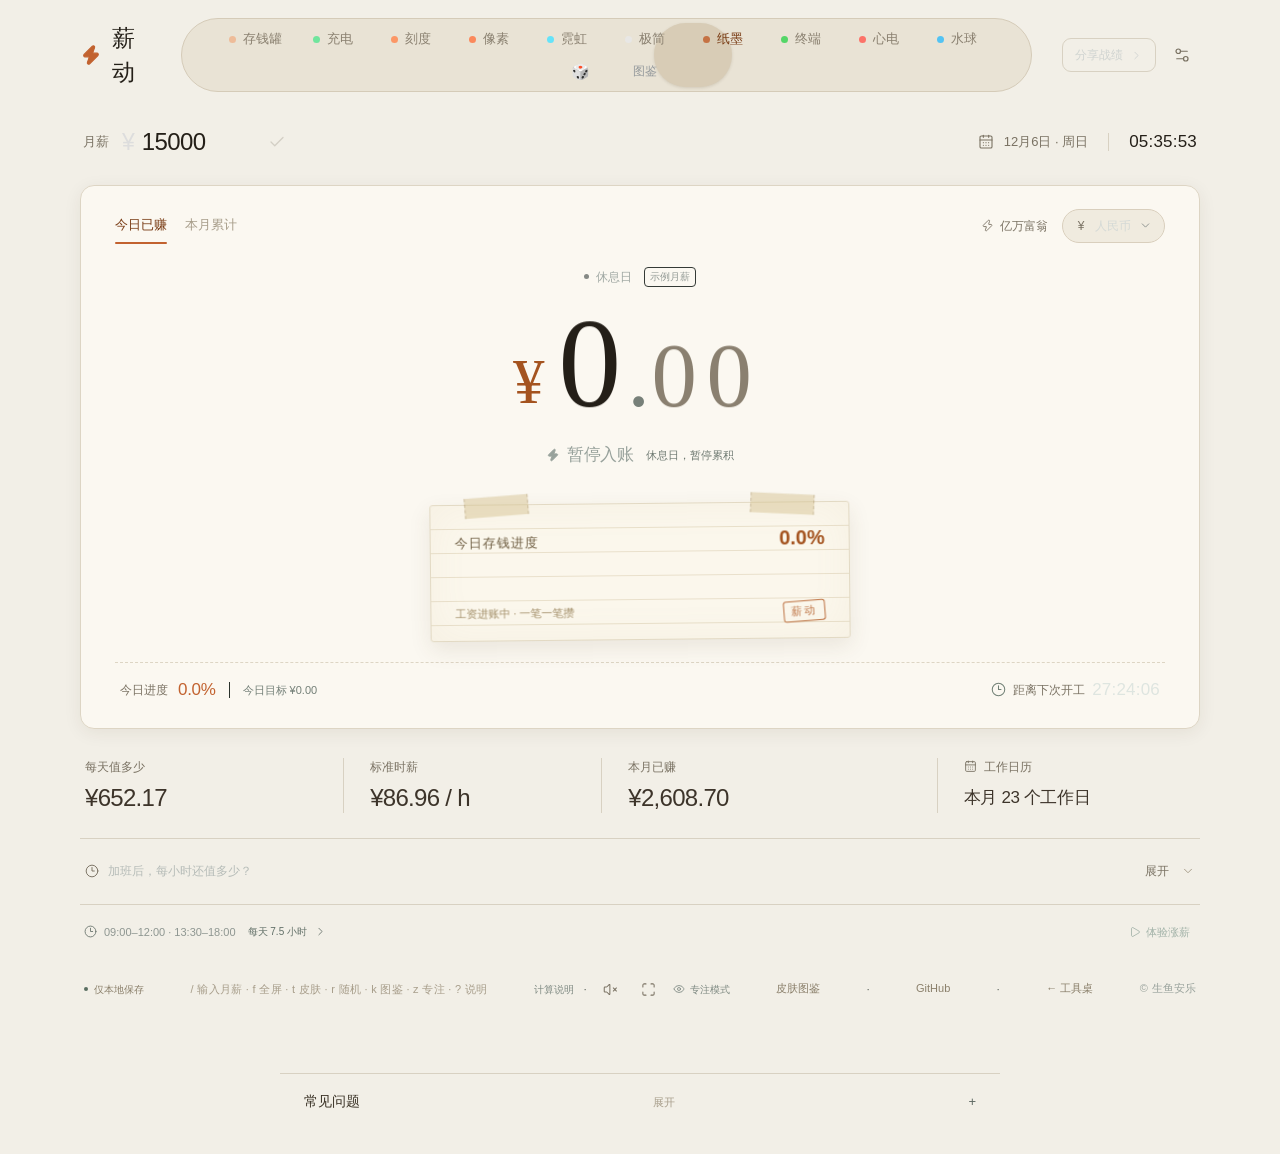
==== index.html @ 093e4f31 "cache: bump asset version and SW cache (v654 / 20261204z) Co-Authored-By: Devin AI <158243242+devin-" ====
<!DOCTYPE html>
<html lang="zh-CN"><head><meta http-equiv="Content-Type" content="text/html; charset=UTF-8"><link rel="stylesheet" href="./assets/css/app.css?v=20261204z">
  
  <meta name="viewport" content="width=device-width,initial-scale=1,viewport-fit=cover">
  <meta name="theme-color" content="#131415">
  <meta name="generator" content="薪动 1.2.0">
  <meta name="application-name" content="薪动">
  <meta name="apple-mobile-web-app-title" content="薪动">
  <meta name="applicable-device" content="pc,mobile">
  <meta name="MobileOptimized" content="width">
  <meta name="format-detection" content="telephone=no">
  <meta name="color-scheme" content="dark">
  <title>薪动 · 每一秒，都算数 — 实时工资秒表</title>
  <meta name="description" content="薪动是一个免费的实时工资计算器：输入月薪，看着收入按秒跳动。支持中国大陆节假日、自定义排班、加班时薪、多币种换算与分享海报。数据只存本地，无需注册。">
  <meta name="keywords" content="工资计算器,实时工资,每秒工资,月薪计算,时薪计算,加班计算器,薪动,摸鱼计算器,salary calculator,work pay tracker">
  <meta name="author" content="生鱼安乐">
  <meta name="robots" content="index,follow,max-image-preview:large">
  <meta name="referrer" content="strict-origin-when-cross-origin">
  <meta name="mobile-web-app-capable" content="yes">
  <meta name="apple-mobile-web-app-capable" content="yes">
  <meta name="apple-mobile-web-app-status-bar-style" content="black-translucent">
  <meta name="apple-mobile-web-app-title" content="薪动">
  <meta name="applicable-device" content="pc,mobile">
  <meta name="MobileOptimized" content="width">
  <meta name="format-detection" content="telephone=no">
  <link rel="canonical" href="https://xd.syal.site/">
  <link rel="author" href="./humans.txt">
  <link rel="me" href="https://github.com/LCYLYM">
  <link rel="icon" href="./assets/img/favicon.svg" type="image/svg+xml">
  <link rel="apple-touch-icon" href="./assets/img/piggy.webp">
  <link rel="preconnect" href="https://api.frankfurter.dev" crossorigin>
  <link rel="manifest" href="./site.webmanifest">
  <link rel="preload" as="image" href="./assets/img/piggy.webp" fetchpriority="low">
  <link rel="search" type="application/opensearchdescription+xml" title="薪动" href="./opensearch.xml">
  <meta property="og:type" content="website">
  <meta property="og:site_name" content="薪动">
  <meta property="og:title" content="薪动 · 每一秒，都算数">
  <meta property="og:description" content="输入月薪，看着收入按秒跳动。免费、无需注册、数据只存本地。">
  <meta property="og:url" content="https://xd.syal.site/">
  <meta property="og:image" content="https://loli.by/test-devin/assets/img/og.jpg">
  <meta property="og:image:width" content="1200">
  <meta property="og:image:height" content="630">
  <meta property="og:image:alt" content="薪动 — 实时工资秒表">
  <meta property="og:locale" content="zh_CN">
  <meta property="og:site_name" content="薪动">
  <meta property="og:locale" content="zh_CN">
  <meta name="twitter:card" content="summary_large_image">
  <meta name="twitter:title" content="薪动 · 每一秒，都算数">
  <meta name="twitter:description" content="输入月薪，看着收入按秒跳动。免费、无需注册、数据只存本地。">
  <meta name="twitter:image" content="https://loli.by/test-devin/assets/img/og.jpg">
  <meta name="twitter:image:alt" content="薪动 — 实时工资秒表">
  <script type="application/ld+json">
  {
    "@context": "https://schema.org",
    "@type": "WebApplication",
    "name": "薪动",
    "alternateName": "薪动 · 每一秒，都算数",
    "url": "https://xd.syal.site/",
    "description": "免费的实时工资计算器：按工作日分摊月薪，收入按秒跳动。支持中国大陆节假日、自定义排班、加班时薪与多币种换算。",
    "dateModified": "2026-11-19", "applicationCategory": "FinanceApplication",
    "operatingSystem": "Any", "featureList": "实时工资秒表, 十二种皮肤专属视觉, 节假日排班, 加班时薪, 多币种汇率, PWA离线, 分享海报, 深链参数",
    "inLanguage": "zh-CN",
    "offers": { "@type": "Offer", "price": "0", "priceCurrency": "CNY" },
    "author": { "@type": "Person", "name": "生鱼安乐", "url": "https://github.com/LCYLYM" }
  }
  </script>
  <script type="application/ld+json">
  {
    "@context": "https://schema.org",
    "@type": "FAQPage",
    "mainEntity": [
      { "@type": "Question", "name": "薪动是什么？", "acceptedAnswer": { "@type": "Answer", "text": "薪动是一个免费的实时工资可视化工具。输入月薪后，它按你的实际工作日把收入分摊到每一秒，让你在工作时间内看着收入实时增长。" } },
      { "@type": "Question", "name": "每秒工资是怎么算的？", "acceptedAnswer": { "@type": "Answer", "text": "日薪 = 月薪 ÷ 当月实际工作日；秒薪 = 日薪 ÷ 每天工作秒数。默认工作时段为 09:00–12:00 和 13:30–18:00，共 7.5 小时，可自定义。" } },
      { "@type": "Question", "name": "我的工资数据会上传到服务器吗？", "acceptedAnswer": { "@type": "Answer", "text": "不会。所有数据只保存在你浏览器的本地存储中，不上传、不需要注册账号。" } },
      { "@type": "Question", "name": "支持节假日和调休吗？", "acceptedAnswer": { "@type": "Answer", "text": "内置 2025、2026 年中国大陆法定节假日与调休补班安排，自动扣除节假日、加入补班日；也支持固定双休或自定义每周排班。" } },
      { "@type": "Question", "name": "可以把收入换算成其他货币吗？", "acceptedAnswer": { "@type": "Answer", "text": "可以。内置多种货币的汇率换算（Frankfurter 汇率源），还有一个“津巴布韦亿万富翁”趣味模式，让每秒的收入按亿跳动。" } },
      { "@type": "Question", "name": "有哪些皮肤可以选？", "acceptedAnswer": { "@type": "Answer", "text": "十二种：存钱罐（默认）、充电、刻度、像素、霓虹、极简、纸墨、终端、心电、水球、温度、收据，每种有专属进度可视化；按 t 键轮换或用 ?template= 指定。" } },
      { "@type": "Question", "name": "可以离线使用或安装到桌面吗？", "acceptedAnswer": { "@type": "Answer", "text": "可以。薪动是 PWA，添加到主屏即可安装，断网也能打开。" } }
    ]
  }
  </script>
  <script type="application/ld+json">
  {
    "@context": "https://schema.org",
    "@type": "BreadcrumbList",
    "itemListElement": [
      { "@type": "ListItem", "position": 1, "name": "薪动", "item": "https://xd.syal.site/" }
    ]
  }
  </script>
</head>
<body data-template="pig">
<a class="skip-link" href="#earningsCard">跳到主要内容</a>
<div class="site-banner" id="siteBanner" hidden=""></div>
<div class="corner-pet" id="cornerPet" hidden="" aria-hidden="true"></div>
<noscript><div style="padding:48px 24px;text-align:center;font-family:sans-serif;color:#e8ece9;background:#131415;min-height:60vh"><h1>薪动 · 每一秒，都算数</h1><p>这个小工具需要启用 JavaScript 才能运行。所有计算都在本地进行，不开脚本不会发生任何事。</p></div></noscript>
<!--
ISC License

Copyright (c) 2026 Lucide Icons and Contributors

Permission to use, copy, modify, and/or distribute this software for any
purpose with or without fee is hereby granted, provided that the above
copyright notice and this permission notice appear in all copies.

THE SOFTWARE IS PROVIDED "AS IS" AND THE AUTHOR DISCLAIMS ALL WARRANTIES
WITH REGARD TO THIS SOFTWARE INCLUDING ALL IMPLIED WARRANTIES OF
MERCHANTABILITY AND FITNESS. IN NO EVENT SHALL THE AUTHOR BE LIABLE FOR
ANY SPECIAL, DIRECT, INDIRECT, OR CONSEQUENTIAL DAMAGES OR ANY DAMAGES
WHATSOEVER RESULTING FROM LOSS OF USE, DATA OR PROFITS, WHETHER IN AN
ACTION OF CONTRACT, NEGLIGENCE OR OTHER TORTIOUS ACTION, ARISING OUT OF
OR IN CONNECTION WITH THE USE OR PERFORMANCE OF THIS SOFTWARE.

---

The following Lucide icons are derived from the Feather project:

airplay, alert-circle, alert-octagon, alert-triangle, aperture, arrow-down-circle, arrow-down-left, arrow-down-right, arrow-down, arrow-left-circle, arrow-left, arrow-right-circle, arrow-right, arrow-up-circle, arrow-up-left, arrow-up-right, arrow-up, at-sign, calendar, cast, check, chevron-down, chevron-left, chevron-right, chevron-up, chevrons-down, chevrons-left, chevrons-right, chevrons-up, circle, clipboard, clock, code, columns, command, compass, corner-down-left, corner-down-right, corner-left-down, corner-left-up, corner-right-down, corner-right-up, corner-up-left, corner-up-right, crosshair, database, divide-circle, divide-square, dollar-sign, download, external-link, feather, frown, hash, headphones, help-circle, info, italic, key, layout, life-buoy, link-2, link, loader, lock, log-in, log-out, maximize, meh, minimize, minimize-2, minus-circle, minus-square, minus, monitor, moon, more-horizontal, more-vertical, move, music, navigation-2, navigation, octagon, pause-circle, percent, plus-circle, plus-square, plus, power, radio, rss, search, server, share, shopping-bag, sidebar, smartphone, smile, square, table-2, tablet, target, terminal, trash-2, trash, triangle, tv, type, upload, x-circle, x-octagon, x-square, x, zoom-in, zoom-out

The MIT License (MIT) (for the icons listed above)

Copyright (c) 2013-present Cole Bemis

Permission is hereby granted, free of charge, to any person obtaining a copy
of this software and associated documentation files (the "Software"), to deal
in the Software without restriction, including without limitation the rights
to use, copy, modify, merge, publish, distribute, sublicense, and/or sell
copies of the Software, and to permit persons to whom the Software is
furnished to do so, subject to the following conditions:

The above copyright notice and this permission notice shall be included in all
copies or substantial portions of the Software.

THE SOFTWARE IS PROVIDED "AS IS", WITHOUT WARRANTY OF ANY KIND, EXPRESS OR
IMPLIED, INCLUDING BUT NOT LIMITED TO THE WARRANTIES OF MERCHANTABILITY,
FITNESS FOR A PARTICULAR PURPOSE AND NONINFRINGEMENT. IN NO EVENT SHALL THE
AUTHORS OR COPYRIGHT HOLDERS BE LIABLE FOR ANY CLAIM, DAMAGES OR OTHER
LIABILITY, WHETHER IN AN ACTION OF CONTRACT, TORT OR OTHERWISE, ARISING FROM,
OUT OF OR IN CONNECTION WITH THE SOFTWARE OR THE USE OR OTHER DEALINGS IN THE
SOFTWARE.

-->
<svg xmlns="http://www.w3.org/2000/svg" aria-hidden="true" style="position:absolute;width:0;height:0;overflow:hidden"><defs>
<symbol id="icon-arrow-down-up" viewBox="0 0 24 24"><path d="m3 16 4 4 4-4"></path>
  <path d="M7 20V4"></path>
  <path d="m21 8-4-4-4 4"></path>
  <path d="M17 4v16"></path>
</symbol>
<symbol id="icon-battery-charging" viewBox="0 0 24 24"><path d="m11 7-3 5h4l-3 5"></path>
  <path d="M14.856 6H16a2 2 0 0 1 2 2v8a2 2 0 0 1-2 2h-2.935"></path>
  <path d="M22 14v-4"></path>
  <path d="M5.14 18H4a2 2 0 0 1-2-2V8a2 2 0 0 1 2-2h2.936"></path>
</symbol>
<symbol id="icon-calendar-days" viewBox="0 0 24 24"><path d="M8 2v3"></path>
  <path d="M16 2v3"></path>
  <rect x="3" y="3" width="18" height="18" rx="2"></rect>
  <path d="M3 9h18"></path>
  <path d="M8 13h.01"></path>
  <path d="M12 13h.01"></path>
  <path d="M16 13h.01"></path>
  <path d="M8 17h.01"></path>
  <path d="M12 17h.01"></path>
  <path d="M16 17h.01"></path>
</symbol>
<symbol id="icon-check" viewBox="0 0 24 24"><path d="M20 6 9 17l-5-5"></path>
</symbol>
<symbol id="icon-chevron-down" viewBox="0 0 24 24"><path d="m6 9 6 6 6-6"></path>
</symbol>
<symbol id="icon-chevron-left" viewBox="0 0 24 24"><path d="m15 18-6-6 6-6"></path>
</symbol>
<symbol id="icon-chevron-right" viewBox="0 0 24 24"><path d="m9 18 6-6-6-6"></path>
</symbol>
<symbol id="icon-circle-question-mark" viewBox="0 0 24 24"><circle cx="12" cy="12" r="10"></circle>
  <path d="M9.09 9a3 3 0 0 1 5.83 1c0 2-3 3-3 3"></path>
  <path d="M12 17h.01"></path>
</symbol>
<symbol id="icon-clock-3" viewBox="0 0 24 24"><circle cx="12" cy="12" r="10"></circle>
  <path d="M12 6v6h4"></path>
</symbol>
<symbol id="icon-coins" viewBox="0 0 24 24"><path d="M13.744 17.736a6 6 0 1 1-7.48-7.48"></path>
  <path d="M15 6h1v4"></path>
  <path d="m6.134 14.768.866-.5 2 3.464"></path>
  <circle cx="16" cy="8" r="6"></circle>
</symbol>
<symbol id="icon-eye-off" viewBox="0 0 24 24"><path d="M10.733 5.076a10.744 10.744 0 0 1 11.205 6.575 1 1 0 0 1 0 .696 10.747 10.747 0 0 1-1.444 2.49"></path>
  <path d="M14.084 14.158a3 3 0 0 1-4.242-4.242"></path>
  <path d="M17.479 17.499a10.75 10.75 0 0 1-15.417-5.151 1 1 0 0 1 0-.696 10.75 10.75 0 0 1 4.446-5.143"></path>
  <path d="m2 2 20 20"></path>
</symbol>
<symbol id="icon-eye" viewBox="0 0 24 24"><path d="M2.062 12.348a1 1 0 0 1 0-.696 10.75 10.75 0 0 1 19.876 0 1 1 0 0 1 0 .696 10.75 10.75 0 0 1-19.876 0"></path>
  <circle cx="12" cy="12" r="3"></circle>
</symbol>
<symbol id="icon-maximize" viewBox="0 0 24 24"><path d="M8 3H5a2 2 0 0 0-2 2v3"></path>
  <path d="M21 8V5a2 2 0 0 0-2-2h-3"></path>
  <path d="M3 16v3a2 2 0 0 0 2 2h3"></path>
  <path d="M16 21h3a2 2 0 0 0 2-2v-3"></path>
</symbol>
<symbol id="icon-minimize" viewBox="0 0 24 24"><path d="M8 3v3a2 2 0 0 1-2 2H3"></path>
  <path d="M21 8h-3a2 2 0 0 1-2-2V3"></path>
  <path d="M3 16h3a2 2 0 0 1 2 2v3"></path>
  <path d="M16 21v-3a2 2 0 0 1 2-2h3"></path>
</symbol>
<symbol id="icon-minus" viewBox="0 0 24 24"><path d="M5 12h14"></path>
</symbol>
<symbol id="icon-pause" viewBox="0 0 24 24"><rect x="14" y="3" width="5" height="18" rx="1"></rect>
  <rect x="5" y="3" width="5" height="18" rx="1"></rect>
</symbol>
<symbol id="icon-play" viewBox="0 0 24 24"><path d="M5 5a2 2 0 0 1 3.008-1.728l11.997 6.998a2 2 0 0 1 .003 3.458l-12 7A2 2 0 0 1 5 19z"></path>
</symbol>
<symbol id="icon-plus" viewBox="0 0 24 24"><path d="M5 12h14"></path>
  <path d="M12 5v14"></path>
</symbol>
<symbol id="icon-rotate-ccw" viewBox="0 0 24 24"><path d="M3 12a9 9 0 1 0 9-9 9.75 9.75 0 0 0-6.74 2.74L3 8"></path>
  <path d="M3 3v5h5"></path>
</symbol>
<symbol id="icon-settings-2" viewBox="0 0 24 24"><path d="M14 17H5"></path>
  <path d="M19 7h-9"></path>
  <circle cx="17" cy="17" r="3"></circle>
  <circle cx="7" cy="7" r="3"></circle>
</symbol>
<symbol id="icon-sliders-horizontal" viewBox="0 0 24 24"><path d="M10 5H3"></path>
  <path d="M12 19H3"></path>
  <path d="M14 3v4"></path>
  <path d="M16 17v4"></path>
  <path d="M21 12h-9"></path>
  <path d="M21 19h-5"></path>
  <path d="M21 5h-7"></path>
  <path d="M8 10v4"></path>
  <path d="M8 12H3"></path>
</symbol>
<symbol id="icon-volume-2" viewBox="0 0 24 24"><path d="M11 4.702a.705.705 0 0 0-1.203-.498L6.413 7.587A1.4 1.4 0 0 1 5.416 8H3a1 1 0 0 0-1 1v6a1 1 0 0 0 1 1h2.416a1.4 1.4 0 0 1 .997.413l3.383 3.384A.705.705 0 0 0 11 19.298z"></path>
  <path d="M16 9a5 5 0 0 1 0 6"></path>
  <path d="M19.364 18.364a9 9 0 0 0 0-12.728"></path>
</symbol>
<symbol id="icon-volume-x" viewBox="0 0 24 24"><path d="M11 4.702a.7.7 0 0 0-1.203-.498L6.413 7.587A1.4 1.4 0 0 1 5.416 8H3a1 1 0 0 0-1 1v6a1 1 0 0 0 1 1h2.416a1.4 1.4 0 0 1 .997.413l3.383 3.384A.7.7 0 0 0 11 19.298z"></path>
  <path d="m16.5 14.5 5-5"></path>
  <path d="m16.5 9.5 5 5"></path>
</symbol>
<symbol id="icon-x" viewBox="0 0 24 24"><path d="M18 6 6 18"></path>
  <path d="m6 6 12 12"></path>
</symbol>
<symbol id="icon-zap" viewBox="0 0 24 24"><path d="M15.914 4a1.5 1.5 0 00-2.474-1.561l-9 9A1.5 1.5 0 005.5 14h4.002a.5.5 0 01.471.666L8.086 20a1.5 1.5 0 002.475 1.56l9-9A1.5 1.5 0 0018.5 10h-3.997a.5.5 0 01-.472-.667z"></path>
</symbol>
<symbol id="i-spark" viewBox="0 0 24 24"><path d="M15.914 4a1.5 1.5 0 00-2.474-1.561l-9 9A1.5 1.5 0 005.5 14h4.002a.5.5 0 01.471.666L8.086 20a1.5 1.5 0 002.475 1.56l9-9A1.5 1.5 0 0018.5 10h-3.997a.5.5 0 01-.472-.667z"></path>
</symbol>
<symbol id="i-arrow" viewBox="0 0 24 24"><path d="m9 18 6-6-6-6"></path>
</symbol>
<symbol id="i-up" viewBox="0 0 24 24"><path d="m3 16 4 4 4-4"></path>
  <path d="M7 20V4"></path>
  <path d="m21 8-4-4-4 4"></path>
  <path d="M17 4v16"></path>
</symbol>
<symbol id="i-down" viewBox="0 0 24 24"><path d="m3 16 4 4 4-4"></path>
  <path d="M7 20V4"></path>
  <path d="m21 8-4-4-4 4"></path>
  <path d="M17 4v16"></path>
</symbol>
<symbol id="i-chevron" viewBox="0 0 24 24"><path d="m9 18 6-6-6-6"></path>
</symbol>
<symbol id="i-chevrondown" viewBox="0 0 24 24"><path d="m6 9 6 6 6-6"></path>
</symbol>
<symbol id="i-calendar" viewBox="0 0 24 24"><path d="M8 2v3"></path>
  <path d="M16 2v3"></path>
  <rect x="3" y="3" width="18" height="18" rx="2"></rect>
  <path d="M3 9h18"></path>
  <path d="M8 13h.01"></path>
  <path d="M12 13h.01"></path>
  <path d="M16 13h.01"></path>
  <path d="M8 17h.01"></path>
  <path d="M12 17h.01"></path>
  <path d="M16 17h.01"></path>
</symbol>
<symbol id="i-sliders" viewBox="0 0 24 24"><path d="M10 5H3"></path>
  <path d="M12 19H3"></path>
  <path d="M14 3v4"></path>
  <path d="M16 17v4"></path>
  <path d="M21 12h-9"></path>
  <path d="M21 19h-5"></path>
  <path d="M21 5h-7"></path>
  <path d="M8 10v4"></path>
  <path d="M8 12H3"></path>
</symbol>
<symbol id="i-sun" viewBox="0 0 24 24"><path d="M2.062 12.348a1 1 0 0 1 0-.696 10.75 10.75 0 0 1 19.876 0 1 1 0 0 1 0 .696 10.75 10.75 0 0 1-19.876 0"></path>
  <circle cx="12" cy="12" r="3"></circle>
</symbol>
<symbol id="i-moon" viewBox="0 0 24 24"><path d="M2.062 12.348a1 1 0 0 1 0-.696 10.75 10.75 0 0 1 19.876 0 1 1 0 0 1 0 .696 10.75 10.75 0 0 1-19.876 0"></path>
  <circle cx="12" cy="12" r="3"></circle>
</symbol>
<symbol id="i-volume" viewBox="0 0 24 24"><path d="M11 4.702a.705.705 0 0 0-1.203-.498L6.413 7.587A1.4 1.4 0 0 1 5.416 8H3a1 1 0 0 0-1 1v6a1 1 0 0 0 1 1h2.416a1.4 1.4 0 0 1 .997.413l3.383 3.384A.705.705 0 0 0 11 19.298z"></path>
  <path d="M16 9a5 5 0 0 1 0 6"></path>
  <path d="M19.364 18.364a9 9 0 0 0 0-12.728"></path>
</symbol>
<symbol id="i-mute" viewBox="0 0 24 24"><path d="M11 4.702a.7.7 0 0 0-1.203-.498L6.413 7.587A1.4 1.4 0 0 1 5.416 8H3a1 1 0 0 0-1 1v6a1 1 0 0 0 1 1h2.416a1.4 1.4 0 0 1 .997.413l3.383 3.384A.7.7 0 0 0 11 19.298z"></path>
  <path d="m16.5 14.5 5-5"></path>
  <path d="m16.5 9.5 5 5"></path>
</symbol>
<symbol id="i-expand" viewBox="0 0 24 24"><path d="M8 3H5a2 2 0 0 0-2 2v3"></path>
  <path d="M21 8V5a2 2 0 0 0-2-2h-3"></path>
  <path d="M3 16v3a2 2 0 0 0 2 2h3"></path>
  <path d="M16 21h3a2 2 0 0 0 2-2v-3"></path>
</symbol>
<symbol id="i-clock" viewBox="0 0 24 24"><circle cx="12" cy="12" r="10"></circle>
  <path d="M12 6v6h4"></path>
</symbol>
<symbol id="i-coffee" viewBox="0 0 24 24"><path d="M13.744 17.736a6 6 0 1 1-7.48-7.48"></path>
  <path d="M15 6h1v4"></path>
  <path d="m6.134 14.768.866-.5 2 3.464"></path>
  <circle cx="16" cy="8" r="6"></circle>
</symbol>
<symbol id="i-close" viewBox="0 0 24 24"><path d="M18 6 6 18"></path>
  <path d="m6 6 12 12"></path>
</symbol>
<symbol id="i-check" viewBox="0 0 24 24"><path d="M20 6 9 17l-5-5"></path>
</symbol>
<symbol id="i-plus" viewBox="0 0 24 24"><path d="M5 12h14"></path>
  <path d="M12 5v14"></path>
</symbol>
<symbol id="i-minus" viewBox="0 0 24 24"><path d="M5 12h14"></path>
</symbol>
<symbol id="i-refresh" viewBox="0 0 24 24"><path d="M3 12a9 9 0 1 0 9-9 9.75 9.75 0 0 0-6.74 2.74L3 8"></path>
  <path d="M3 3v5h5"></path>
</symbol>
<symbol id="i-heart" viewBox="0 0 24 24"><path d="M2.062 12.348a1 1 0 0 1 0-.696 10.75 10.75 0 0 1 19.876 0 1 1 0 0 1 0 .696 10.75 10.75 0 0 1-19.876 0"></path>
  <circle cx="12" cy="12" r="3"></circle>
</symbol>
<symbol id="i-play" viewBox="0 0 24 24"><path d="M5 5a2 2 0 0 1 3.008-1.728l11.997 6.998a2 2 0 0 1 .003 3.458l-12 7A2 2 0 0 1 5 19z"></path>
</symbol>
<symbol id="i-stop" viewBox="0 0 24 24"><rect x="14" y="3" width="5" height="18" rx="1"></rect>
  <rect x="5" y="3" width="5" height="18" rx="1"></rect>
</symbol>
<symbol id="i-info" viewBox="0 0 24 24"><circle cx="12" cy="12" r="10"></circle>
  <path d="M9.09 9a3 3 0 0 1 5.83 1c0 2-3 3-3 3"></path>
  <path d="M12 17h.01"></path>
</symbol>
<symbol id="i-leaf" viewBox="0 0 24 24"><path d="m11 7-3 5h4l-3 5"></path>
  <path d="M14.856 6H16a2 2 0 0 1 2 2v8a2 2 0 0 1-2 2h-2.935"></path>
  <path d="M22 14v-4"></path>
  <path d="M5.14 18H4a2 2 0 0 1-2-2V8a2 2 0 0 1 2-2h2.936"></path>
</symbol>
<symbol id="i-wallet" viewBox="0 0 24 24"><path d="M13.744 17.736a6 6 0 1 1-7.48-7.48"></path>
  <path d="M15 6h1v4"></path>
  <path d="m6.134 14.768.866-.5 2 3.464"></path>
  <circle cx="16" cy="8" r="6"></circle>
</symbol>
<symbol id="i-coin" viewBox="0 0 24 24"><path d="M13.744 17.736a6 6 0 1 1-7.48-7.48"></path>
  <path d="M15 6h1v4"></path>
  <path d="m6.134 14.768.866-.5 2 3.464"></path>
  <circle cx="16" cy="8" r="6"></circle>
</symbol></defs></svg>


<div class="page-shell">
  <header class="app-header">
    <a class="brand" href="https://xd.syal.site/#" aria-label="薪动首页"><svg class="icon brand-icon"><use href="#icon-zap"></use></svg><span>薪动</span></a>
    <div class="template-switch" role="group" aria-label="切换显示模板"><span class="template-slider" id="templateSlider" style="width: 78px; transform: translateX(0px);"></span><button data-template="pig" title="切换到存钱罐皮肤（按 t 轮换）" class="selected" aria-pressed="true"><i class="skin-dot" style="--dot:#eeb58e"></i>存钱罐</button><span class="skin-slots" id="skinSlots" role="group" aria-label="推荐皮肤"></span><button id="skinRoll" class="skin-roll" type="button" title="随机换一个皮肤（按 r 摇）" aria-label="随机换一个皮肤">🎲</button><a id="skinAll" class="skin-all" href="./skins.html" title="查看全部皮肤图鉴（按 k 打开）" aria-label="查看全部皮肤图鉴">图鉴</a><span id="skinPool" class="skin-pool" hidden><button data-template="charge" title="切换到充电皮肤（按 t 轮换）" aria-pressed="false"><i class="skin-dot" style="--dot:#5ae593"></i>充电</button><button data-template="meter" title="切换到刻度皮肤（按 t 轮换）" aria-pressed="false"><i class="skin-dot" style="--dot:#ff8a52"></i>刻度</button><button data-template="pixel" title="切换到像素皮肤（按 t 轮换）" aria-pressed="false"><i class="skin-dot" style="--dot:#fe7946"></i>像素</button><button data-template="neon" title="切换到霓虹皮肤（按 t 轮换）" aria-pressed="false"><i class="skin-dot" style="--dot:#4de3ff"></i>霓虹</button><button data-template="mono" title="切换到极简皮肤（按 t 轮换）" aria-pressed="false"><i class="skin-dot" style="--dot:#e8e8e8"></i>极简</button><button data-template="paper" title="切换到纸墨皮肤（按 t 轮换）" aria-pressed="false"><i class="skin-dot" style="--dot:#c2622f"></i>纸墨</button><button data-template="term" title="切换到终端皮肤（按 t 轮换）" aria-pressed="false"><i class="skin-dot" style="--dot:#39d353"></i>终端</button><button data-template="ecg" title="切换到心电皮肤（按 t 轮换）" aria-pressed="false"><i class="skin-dot" style="--dot:#ff5f56"></i>心电</button><button data-template="wave" title="切换到水球皮肤（按 t 轮换）" aria-pressed="false"><i class="skin-dot" style="--dot:#38bdf8"></i>水球</button><button data-template="therm" title="切换到温度皮肤（按 t 轮换）" aria-pressed="false"><i class="skin-dot" style="--dot:#f97316"></i>温度</button><button data-template="receipt" title="切换到收据皮肤（按 t 轮换）" aria-pressed="false"><i class="skin-dot" style="--dot:#d4b483"></i>收据</button><button data-template="sand" title="切换到沙漏皮肤（按 t 轮换）" aria-pressed="false"><i class="skin-dot" style="--dot:#e0b45a"></i>沙漏</button><button data-template="dial" title="切换到日晷皮肤（按 t 轮换）" aria-pressed="false"><i class="skin-dot" style="--dot:#e8b04c"></i>日晷</button><button data-template="trail" title="切换到登径皮肤（按 t 轮换）" aria-pressed="false"><i class="skin-dot" style="--dot:#7cc48f"></i>登径</button><button data-template="metro" title="切换到地铁皮肤（按 t 轮换）" aria-pressed="false"><i class="skin-dot" style="--dot:#5fb0e8"></i>地铁</button><button data-template="lift" title="切换到电梯皮肤（按 t 轮换）" aria-pressed="false"><i class="skin-dot" style="--dot:#c9a96e"></i>电梯</button><button data-template="eclipse" title="切换到日食皮肤（按 t 轮换）" aria-pressed="false"><i class="skin-dot" style="--dot:#f0a24c"></i>日食</button><button data-template="flap" title="切换到翻牌皮肤（按 t 轮换）" aria-pressed="false"><i class="skin-dot" style="--dot:#8ec3ff"></i>翻牌</button><button data-template="vinyl" title="切换到唱片皮肤（按 t 轮换）" aria-pressed="false"><i class="skin-dot" style="--dot:#d8b4fe"></i>唱片</button><button data-template="const" title="切换到星图皮肤（按 t 轮换）" aria-pressed="false"><i class="skin-dot" style="--dot:#a5d8ff"></i>星图</button><button data-template="plant" title="切换到盆栽皮肤（按 t 轮换）" aria-pressed="false"><i class="skin-dot" style="--dot:#84cc7a"></i>盆栽</button><button data-template="shadow" title="切换到皮影皮肤（按 t 轮换）" aria-pressed="false"><i class="skin-dot" style="--dot:#e8a05c"></i>皮影</button><button data-template="tide" title="切换到潮汐皮肤（按 t 轮换）" aria-pressed="false"><i class="skin-dot" style="--dot:#5cc8d8"></i>潮汐</button><button data-template="rocket" title="切换到火箭皮肤（按 t 轮换）" aria-pressed="false"><i class="skin-dot" style="--dot:#f08080"></i>火箭</button><button data-template="balloon" title="切换到气球皮肤（按 t 轮换）" aria-pressed="false"><i class="skin-dot" style="--dot:#f0b45c"></i>气球</button><button data-template="aqua" title="切换到鱼缸皮肤（按 t 轮换）" aria-pressed="false"><i class="skin-dot" style="--dot:#64c8f0"></i>鱼缸</button><button data-template="kite" title="切换到风筝皮肤（按 t 轮换）" aria-pressed="false"><i class="skin-dot" style="--dot:#f0d060"></i>风筝</button><button data-template="falls" title="切换到瀑布皮肤（按 t 轮换）" aria-pressed="false"><i class="skin-dot" style="--dot:#7ac8e8"></i>瀑布</button><button data-template="toast" title="切换到面包机皮肤（按 t 轮换）" aria-pressed="false"><i class="skin-dot" style="--dot:#e8b878"></i>面包机</button><button data-template="ember" title="切换到篝火皮肤（按 t 轮换）" aria-pressed="false"><i class="skin-dot" style="--dot:#f09050"></i>篝火</button><button data-template="cable" title="切换到缆车皮肤（按 t 轮换）" aria-pressed="false"><i class="skin-dot" style="--dot:#7ec8a0"></i>缆车</button><button data-template="hive" title="切换到蜂巢皮肤（按 t 轮换）" aria-pressed="false"><i class="skin-dot" style="--dot:#f0c040"></i>蜂巢</button><button data-template="lantern" title="切换到天灯皮肤（按 t 轮换）" aria-pressed="false"><i class="skin-dot" style="--dot:#f0a080"></i>天灯</button><button data-template="abacus" title="切换到算盘皮肤（按 t 轮换）" aria-pressed="false"><i class="skin-dot" style="--dot:#d8a05c"></i>算盘</button><button data-template="ferris" title="切换到摩天轮皮肤（按 t 轮换）" aria-pressed="false"><i class="skin-dot" style="--dot:#e86aa8"></i>摩天轮</button><button data-template="globe" title="切换到雪花球皮肤（按 t 轮换）" aria-pressed="false"><i class="skin-dot" style="--dot:#9ecfff"></i>雪花球</button><button data-template="seismo" title="切换到地震仪皮肤（按 t 轮换）" aria-pressed="false"><i class="skin-dot" style="--dot:#e06050"></i>地震仪</button><button data-template="terrace" title="切换到梯田皮肤（按 t 轮换）" aria-pressed="false"><i class="skin-dot" style="--dot:#68b878"></i>梯田</button><button data-template="crane" title="切换到娃娃机皮肤（按 t 轮换）" aria-pressed="false"><i class="skin-dot" style="--dot:#f078a8"></i>娃娃机</button><button data-template="slots" title="切换到老虎机皮肤（按 t 轮换）" aria-pressed="false"><i class="skin-dot" style="--dot:#f0c040"></i>老虎机</button><button data-template="domino" title="切换到多米诺皮肤（按 t 轮换）" aria-pressed="false"><i class="skin-dot" style="--dot:#a8c8e8"></i>多米诺</button><button data-template="match" title="切换到火柴皮肤（按 t 轮换）" aria-pressed="false"><i class="skin-dot" style="--dot:#f08040"></i>火柴</button><button data-template="popcorn" title="切换到爆米花皮肤（按 t 轮换）" aria-pressed="false"><i class="skin-dot" style="--dot:#f0d860"></i>爆米花</button><button data-template="tetris" title="切换到俄罗斯方块皮肤（按 t 轮换）" aria-pressed="false"><i class="skin-dot" style="--dot:#68c8d8"></i>方块</button><button data-template="fishing" title="切换到钓鱼皮肤（按 t 轮换）" aria-pressed="false"><i class="skin-dot" style="--dot:#58b8a0"></i>钓鱼</button><button data-template="pottery" title="切换到陶艺皮肤（按 t 轮换）" aria-pressed="false"><i class="skin-dot" style="--dot:#c89068"></i>陶艺</button><button data-template="potterywheel" title="切换到陶坊皮肤（按 t 轮换）" aria-pressed="false"><i class="skin-dot" style="--dot:#b06840"></i>陶坊</button><button data-template="sparkler" title="切换到烟花棒皮肤（按 t 轮换）" aria-pressed="false"><i class="skin-dot" style="--dot:#f8d060"></i>烟花棒</button><button data-template="origami" title="切换到折纸皮肤（按 t 轮换）" aria-pressed="false"><i class="skin-dot" style="--dot:#e87a9c"></i>折纸</button><button data-template="typewriter" title="切换到打字机皮肤（按 t 轮换）" aria-pressed="false"><i class="skin-dot" style="--dot:#d8c8a8"></i>打字机</button><button data-template="aurora" title="切换到极光皮肤（按 t 轮换）" aria-pressed="false"><i class="skin-dot" style="--dot:#58e8a8"></i>极光</button><button data-template="catnap" title="切换到猫咪皮肤（按 t 轮换）" aria-pressed="false"><i class="skin-dot" style="--dot:#e8a860"></i>猫咪</button><button data-template="prayer" title="切换到转经筒皮肤（按 t 轮换）" aria-pressed="false"><i class="skin-dot" style="--dot:#d8a848"></i>转经筒</button><button data-template="piano" title="切换到钢琴皮肤（按 t 轮换）" aria-pressed="false"><i class="skin-dot" style="--dot:#e8e8f0"></i>钢琴</button><button data-template="firejar" title="切换到萤火罐皮肤（按 t 轮换）" aria-pressed="false"><i class="skin-dot" style="--dot:#c8e858"></i>萤火罐</button><button data-template="lava" title="切换到熔岩灯皮肤（按 t 轮换）" aria-pressed="false"><i class="skin-dot" style="--dot:#f0608a"></i>熔岩灯</button><button data-template="knit" title="切换到织毛衣皮肤（按 t 轮换）" aria-pressed="false"><i class="skin-dot" style="--dot:#c878a8"></i>织毛衣</button><button data-template="juice" title="切换到榨汁机皮肤（按 t 轮换）" aria-pressed="false"><i class="skin-dot" style="--dot:#f8a030"></i>榨汁机</button><button data-template="rainbow" title="切换到彩虹皮肤（按 t 轮换）" aria-pressed="false"><i class="skin-dot" style="--dot:#f07090"></i>彩虹</button><button data-template="bonsai" title="切换到盆栽皮肤2（按 t 轮换）" aria-pressed="false"><i class="skin-dot" style="--dot:#78b858"></i>盆景</button><button data-template="vending" title="切换到贩卖机皮肤（按 t 轮换）" aria-pressed="false"><i class="skin-dot" style="--dot:#58b8e8"></i>贩卖机</button><button data-template="lighthouse" title="切换到灯塔皮肤（按 t 轮换）" aria-pressed="false"><i class="skin-dot" style="--dot:#f8e078"></i>灯塔</button><button data-template="treadmill" title="切换到跑步机皮肤（按 t 轮换）" aria-pressed="false"><i class="skin-dot" style="--dot:#68d8a8"></i>跑步机</button><button data-template="oven" title="切换到烤箱皮肤（按 t 轮换）" aria-pressed="false"><i class="skin-dot" style="--dot:#e89a58"></i>烤箱</button><button data-template="wishing" title="切换到许愿池皮肤（按 t 轮换）" aria-pressed="false"><i class="skin-dot" style="--dot:#68c8e8"></i>许愿池</button><button data-template="sandcastle" title="切换到沙雕皮肤（按 t 轮换）" aria-pressed="false"><i class="skin-dot" style="--dot:#e8c878"></i>沙雕</button><button data-template="inkwash" title="切换到水墨皮肤（按 t 轮换）" aria-pressed="false"><i class="skin-dot" style="--dot:#888898"></i>水墨</button><button data-template="candle" title="切换到蜡烛皮肤（按 t 轮换）" aria-pressed="false"><i class="skin-dot" style="--dot:#f0b040"></i>蜡烛</button><button data-template="swing" title="切换到秋千皮肤（按 t 轮换）" aria-pressed="false"><i class="skin-dot" style="--dot:#88c8a0"></i>秋千</button><button data-template="gacha" title="切换到扭蛋机皮肤（按 t 轮换）" aria-pressed="false"><i class="skin-dot" style="--dot:#f088a8"></i>扭蛋机</button><button data-template="surf" title="切换到冲浪皮肤（按 t 轮换）" aria-pressed="false"><i class="skin-dot" style="--dot:#58c8e0"></i>冲浪</button><button data-template="scope" title="切换到望远镜皮肤（按 t 轮换）" aria-pressed="false"><i class="skin-dot" style="--dot:#b8c8e8"></i>望远镜</button><button data-template="bottle" title="切换到漂流瓶皮肤（按 t 轮换）" aria-pressed="false"><i class="skin-dot" style="--dot:#78c8b0"></i>漂流瓶</button><button data-template="pinball" title="切换到弹珠台皮肤（按 t 轮换）" aria-pressed="false"><i class="skin-dot" style="--dot:#f0c858"></i>弹珠台</button><button data-template="lotus" title="切换到莲池皮肤（按 t 轮换）" aria-pressed="false"><i class="skin-dot" style="--dot:#f080b0"></i>莲池</button><button data-template="ramen" title="切换到泡面皮肤（按 t 轮换）" aria-pressed="false"><i class="skin-dot" style="--dot:#e8b058"></i>泡面</button><button data-template="gear" title="切换到齿轮皮肤（按 t 轮换）" aria-pressed="false"><i class="skin-dot" style="--dot:#c8a860"></i>齿轮</button><button data-template="invader" title="切换到太空侵略者皮肤（按 t 轮换）" aria-pressed="false"><i class="skin-dot" style="--dot:#68e878"></i>侵略者</button><button data-template="mine" title="切换到扫雷皮肤（按 t 轮换）" aria-pressed="false"><i class="skin-dot" style="--dot:#888888"></i>扫雷</button><button data-template="puppet" title="切换到皮影皮肤（按 t 轮换）" aria-pressed="false"><i class="skin-dot" style="--dot:#e8a858"></i>皮影</button><button data-template="sprout" title="切换到温室皮肤（按 t 轮换）" aria-pressed="false"><i class="skin-dot" style="--dot:#78c878"></i>温室</button><button data-template="hop" title="切换到棋路皮肤（按 t 轮换）" aria-pressed="false"><i class="skin-dot" style="--dot:#88b0e8"></i>棋路</button><button data-template="mahjong" title="切换到麻将皮肤（按 t 轮换）" aria-pressed="false"><i class="skin-dot" style="--dot:#58b878"></i>麻将</button><button data-template="scale" title="切换到天平皮肤（按 t 轮换）" aria-pressed="false"><i class="skin-dot" style="--dot:#e8c868"></i>天平</button><button data-template="tearoff" title="切换到日历皮肤（按 t 轮换）" aria-pressed="false"><i class="skin-dot" style="--dot:#e86858"></i>日历</button><button data-template="windmill" title="切换到风车皮肤（按 t 轮换）" aria-pressed="false"><i class="skin-dot" style="--dot:#88d8e8"></i>风车</button><button data-template="grill" title="切换到烤串皮肤（按 t 轮换）" aria-pressed="false"><i class="skin-dot" style="--dot:#e88848"></i>烤串</button><button data-template="dock" title="切换到归航皮肤（按 t 轮换）" aria-pressed="false"><i class="skin-dot" style="--dot:#6898d8"></i>归航</button><button data-template="compass" title="切换到罗盘皮肤（按 t 轮换）" aria-pressed="false"><i class="skin-dot" style="--dot:#d8b868"></i>罗盘</button><button data-template="sub" title="切换到潜水皮肤（按 t 轮换）" aria-pressed="false"><i class="skin-dot" style="--dot:#58a8c8"></i>潜水</button><button data-template="icicle" title="切换到冰凌皮肤（按 t 轮换）" aria-pressed="false"><i class="skin-dot" style="--dot:#a8d8f0"></i>冰凌</button><button data-template="snowman" title="切换到雪人皮肤（按 t 轮换）" aria-pressed="false"><i class="skin-dot" style="--dot:#e8f0f8"></i>雪人</button><button data-template="latte" title="切换到拉花皮肤（按 t 轮换）" aria-pressed="false"><i class="skin-dot" style="--dot:#c89060"></i>拉花</button><button data-template="train" title="切换到火车皮肤（按 t 轮换）" aria-pressed="false"><i class="skin-dot" style="--dot:#e87858"></i>火车</button><button data-template="ivy" title="切换到爬山虎皮肤（按 t 轮换）" aria-pressed="false"><i class="skin-dot" style="--dot:#68b868"></i>爬山虎</button><button data-template="forge" title="切换到打铁皮肤（按 t 轮换）" aria-pressed="false"><i class="skin-dot" style="--dot:#f08040"></i>打铁</button><button data-template="tanghulu" title="切换到糖葫芦皮肤（按 t 轮换）" aria-pressed="false"><i class="skin-dot" style="--dot:#e84848"></i>糖葫芦</button><button data-template="dragonboat" title="切换到龙舟皮肤（按 t 轮换）" aria-pressed="false"><i class="skin-dot" style="--dot:#e87838"></i>龙舟</button><button data-template="mill" title="切换到石磨皮肤（按 t 轮换）" aria-pressed="false"><i class="skin-dot" style="--dot:#c8b088"></i>石磨</button><button data-template="laundry" title="切换到滚筒皮肤（按 t 轮换）" aria-pressed="false"><i class="skin-dot" style="--dot:#68b8e8"></i>滚筒</button><button data-template="muyu" title="切换到木鱼皮肤（按 t 轮换）" aria-pressed="false"><i class="skin-dot" style="--dot:#c89858"></i>木鱼</button><button data-template="sushi" title="切换到回转寿司皮肤（按 t 轮换）" aria-pressed="false"><i class="skin-dot" style="--dot:#f0a0a8"></i>寿司</button><button data-template="mallow" title="切换到棉花糖皮肤（按 t 轮换）" aria-pressed="false"><i class="skin-dot" style="--dot:#f0d0a0"></i>棉花糖</button><button data-template="top" title="切换到陀螺皮肤（按 t 轮换）" aria-pressed="false"><i class="skin-dot" style="--dot:#e86a8a"></i>陀螺</button><button data-template="fountain" title="切换到喷泉皮肤（按 t 轮换）" aria-pressed="false"><i class="skin-dot" style="--dot:#68c8f0"></i>喷泉</button><button data-template="sled" title="切换到雪橇皮肤（按 t 轮换）" aria-pressed="false"><i class="skin-dot" style="--dot:#b8d8f0"></i>雪橇</button><button data-template="kaleido" title="切换到万花筒皮肤（按 t 轮换）" aria-pressed="false"><i class="skin-dot" style="--dot:#b070e8"></i>万花筒</button><button data-template="gongfu" title="切换到工夫茶皮肤（按 t 轮换）" aria-pressed="false"><i class="skin-dot" style="--dot:#c88848"></i>工夫茶</button><button data-template="jigsaw" title="切换到拼图皮肤（按 t 轮换）" aria-pressed="false"><i class="skin-dot" style="--dot:#68a8d8"></i>拼图</button><button data-template="scroll" title="切换到竹简皮肤（按 t 轮换）" aria-pressed="false"><i class="skin-dot" style="--dot:#b8a060"></i>竹简</button><button data-template="parasol" title="切换到纸伞皮肤（按 t 轮换）" aria-pressed="false"><i class="skin-dot" style="--dot:#e07070"></i>纸伞</button><button data-template="steamer" title="切换到蒸笼皮肤（按 t 轮换）" aria-pressed="false"><i class="skin-dot" style="--dot:#d8b080"></i>蒸笼</button><button data-template="hotpot" title="切换到火锅皮肤（按 t 轮换）" aria-pressed="false"><i class="skin-dot" style="--dot:#e04030"></i>火锅</button><button data-template="waterwheel" title="切换到水车皮肤（按 t 轮换）" aria-pressed="false"><i class="skin-dot" style="--dot:#78a8c8"></i>水车</button><button data-template="firecrack" title="切换到爆竹皮肤（按 t 轮换）" aria-pressed="false"><i class="skin-dot" style="--dot:#e83838"></i>爆竹</button><button data-template="sugarart" title="切换到糖画皮肤（按 t 轮换）" aria-pressed="false"><i class="skin-dot" style="--dot:#e8a840"></i>糖画</button><button data-template="sling" title="切换到弹弓皮肤（按 t 轮换）" aria-pressed="false"><i class="skin-dot" style="--dot:#a88858"></i>弹弓</button><button data-template="bigdrum" title="切换到大鼓皮肤（按 t 轮换）" aria-pressed="false"><i class="skin-dot" style="--dot:#d84838"></i>大鼓</button><button data-template="faceoff" title="切换到变脸皮肤（按 t 轮换）" aria-pressed="false"><i class="skin-dot" style="--dot:#e83030"></i>变脸</button><button data-template="liondance" title="切换到舞狮皮肤（按 t 轮换）" aria-pressed="false"><i class="skin-dot" style="--dot:#f0b830"></i>舞狮</button><button data-template="chestnut" title="切换到糖炒栗子皮肤（按 t 轮换）" aria-pressed="false"><i class="skin-dot" style="--dot:#c08848"></i>糖炒栗子</button><button data-template="icesculpt" title="切换到冰雕皮肤（按 t 轮换）" aria-pressed="false"><i class="skin-dot" style="--dot:#98d8f0"></i>冰雕</button><button data-template="zoetrope" title="切换到走马灯皮肤（按 t 轮换）" aria-pressed="false"><i class="skin-dot" style="--dot:#e89038"></i>走马灯</button><button data-template="stoneskip" title="切换到打水漂皮肤（按 t 轮换）" aria-pressed="false"><i class="skin-dot" style="--dot:#70b0c8"></i>打水漂</button><button data-template="polaroid" title="切换到拍立得皮肤（按 t 轮换）" aria-pressed="false"><i class="skin-dot" style="--dot:#e8e0d0"></i>拍立得</button><button data-template="seesaw" title="切换到跷跷板皮肤（按 t 轮换）" aria-pressed="false"><i class="skin-dot" style="--dot:#c8a040"></i>跷跷板</button><button data-template="neontube" title="切换到霓虹灯管皮肤（按 t 轮换）" aria-pressed="false"><i class="skin-dot" style="--dot:#f048a0"></i>霓虹灯管</button><button data-template="bubble" title="切换到吹泡泡皮肤（按 t 轮换）" aria-pressed="false"><i class="skin-dot" style="--dot:#88d0f0"></i>吹泡泡</button><button data-template="pizza" title="切换到烤披萨皮肤（按 t 轮换）" aria-pressed="false"><i class="skin-dot" style="--dot:#e09838"></i>烤披萨</button><button data-template="sugarman" title="切换到吹糖人皮肤（按 t 轮换）" aria-pressed="false"><i class="skin-dot" style="--dot:#e8b050"></i>吹糖人</button><button data-template="skylantern" title="切换到孔明灯皮肤（按 t 轮换）" aria-pressed="false"><i class="skin-dot" style="--dot:#f0a040"></i>孔明灯</button><button data-template="coin" title="切换到铜钱串皮肤（按 t 轮换）" aria-pressed="false"><i class="skin-dot" style="--dot:#d8a838"></i>铜钱串</button><button data-template="sandart" title="切换到沙画皮肤（按 t 轮换）" aria-pressed="false"><i class="skin-dot" style="--dot:#d8b878"></i>沙画</button><button data-template="rattle" title="切换到拨浪鼓皮肤（按 t 轮换）" aria-pressed="false"><i class="skin-dot" style="--dot:#d84a30"></i>拨浪鼓</button><button data-template="ringtoss" title="切换到套圈皮肤（按 t 轮换）" aria-pressed="false"><i class="skin-dot" style="--dot:#48c8a0"></i>套圈</button><button data-template="inkjet" title="切换到喷墨打印机皮肤（按 t 轮换）" aria-pressed="false"><i class="skin-dot" style="--dot:#6898d8"></i>喷墨</button><button data-template="gaiwan" title="切换到盖碗茶皮肤（按 t 轮换）" aria-pressed="false"><i class="skin-dot" style="--dot:#78b888"></i>盖碗茶</button><button data-template="diabolo" title="切换到抖空竹皮肤（按 t 轮换）" aria-pressed="false"><i class="skin-dot" style="--dot:#d87838"></i>空竹</button><button data-template="stitch" title="切换到刺绣皮肤（按 t 轮换）" aria-pressed="false"><i class="skin-dot" style="--dot:#e06090"></i>刺绣</button><button data-template="tangram" title="切换到七巧板皮肤（按 t 轮换）" aria-pressed="false"><i class="skin-dot" style="--dot:#e08840"></i>七巧板</button><button data-template="knot" title="切换到中国结皮肤（按 t 轮换）" aria-pressed="false"><i class="skin-dot" style="--dot:#d82828"></i>中国结</button><button data-template="rubbing" title="切换到拓片皮肤（按 t 轮换）" aria-pressed="false"><i class="skin-dot" style="--dot:#909098"></i>拓片</button><button data-template="loom" title="切换到织布机皮肤（按 t 轮换）" aria-pressed="false"><i class="skin-dot" style="--dot:#c87840"></i>织布</button><button data-template="mosaic" title="切换到马赛克皮肤（按 t 轮换）" aria-pressed="false"><i class="skin-dot" style="--dot:#58a8c8"></i>马赛克</button><button data-template="seal" title="切换到印章皮肤（按 t 轮换）" aria-pressed="false"><i class="skin-dot" style="--dot:#d83830"></i>印章</button><button data-template="gong" title="切换到铜锣皮肤（按 t 轮换）" aria-pressed="false"><i class="skin-dot" style="--dot:#d8a830"></i>铜锣</button><button data-template="bianzhong" title="切换到编钟皮肤（按 t 轮换）" aria-pressed="false"><i class="skin-dot" style="--dot:#88a878"></i>编钟</button><button data-template="zither" title="切换到古筝皮肤（按 t 轮换）" aria-pressed="false"><i class="skin-dot" style="--dot:#c89858"></i>古筝</button><button data-template="grind" title="切换到推磨皮肤（按 t 轮换）" aria-pressed="false"><i class="skin-dot" style="--dot:#98906e"></i>推磨</button><button data-template="copter" title="切换到竹蜻蜓皮肤（按 t 轮换）" aria-pressed="false"><i class="skin-dot" style="--dot:#78b060"></i>竹蜻蜓</button><button data-template="papercut" title="切换到剪纸皮肤（按 t 轮换）" aria-pressed="false"><i class="skin-dot" style="--dot:#d83030"></i>剪纸</button><button data-template="hula" title="切换到呼啦圈皮肤（按 t 轮换）" aria-pressed="false"><i class="skin-dot" style="--dot:#f070a8"></i>呼啦圈</button><button data-template="rubik" title="切换到魔方皮肤（按 t 轮换）" aria-pressed="false"><i class="skin-dot" style="--dot:#e0c030"></i>魔方</button><button data-template="nesting" title="切换到套娃皮肤（按 t 轮换）" aria-pressed="false"><i class="skin-dot" style="--dot:#d86848"></i>套娃</button><button data-template="curling" title="切换到冰壶皮肤（按 t 轮换）" aria-pressed="false"><i class="skin-dot" style="--dot:#5098c8"></i>冰壶</button><button data-template="juggle" title="切换到抛球杂耍皮肤（按 t 轮换）" aria-pressed="false"><i class="skin-dot" style="--dot:#e08838"></i>抛球</button><button data-template="yoyo" title="切换到悠悠球皮肤（按 t 轮换）" aria-pressed="false"><i class="skin-dot" style="--dot:#d85050"></i>悠悠球</button><button data-template="pinwheel" title="切换到风车皮肤（按 t 轮换）" aria-pressed="false"><i class="skin-dot" style="--dot:#58b8c8"></i>风车</button><button data-template="marble" title="切换到弹珠道皮肤（按 t 轮换）" aria-pressed="false"><i class="skin-dot" style="--dot:#e06080"></i>弹珠道</button><button data-template="omikuji" title="切换到御神签皮肤（按 t 轮换）" aria-pressed="false"><i class="skin-dot" style="--dot:#d84848"></i>御神签</button><button data-template="darts" title="切换到飞镖皮肤（按 t 轮换）" aria-pressed="false"><i class="skin-dot" style="--dot:#48a868"></i>飞镖</button><button data-template="pinata" title="切换到彩罐皮肤（按 t 轮换）" aria-pressed="false"><i class="skin-dot" style="--dot:#e09830"></i>彩罐</button><button data-template="kendama" title="切换到剑玉皮肤（按 t 轮换）" aria-pressed="false"><i class="skin-dot" style="--dot:#b87840"></i>剑玉</button><button data-template="vaultbox" title="切换到跳箱皮肤（按 t 轮换）" aria-pressed="false"><i class="skin-dot" style="--dot:#c08850"></i>跳箱</button><button data-template="stilts" title="切换到竹马皮肤（按 t 轮换）" aria-pressed="false"><i class="skin-dot" style="--dot:#88a050"></i>竹马</button><button data-template="jumprope" title="切换到绳跳皮肤（按 t 轮换）" aria-pressed="false"><i class="skin-dot" style="--dot:#e07840"></i>绳跳</button><button data-template="plate" title="切换到皿回皮肤（按 t 轮换）" aria-pressed="false"><i class="skin-dot" style="--dot:#a8c8e0"></i>皿回</button><button data-template="tightrope" title="切换到钢索皮肤（按 t 轮换）" aria-pressed="false"><i class="skin-dot" style="--dot:#e0c040"></i>钢索</button><button data-template="shateki" title="切换到射的皮肤（按 t 轮换）" aria-pressed="false"><i class="skin-dot" style="--dot:#d05040"></i>射的</button><button data-template="fukuwarai" title="切换到福笑皮肤（按 t 轮换）" aria-pressed="false"><i class="skin-dot" style="--dot:#e0a890"></i>福笑</button><button data-template="kagami" title="切换到镜饼皮肤（按 t 轮换）" aria-pressed="false"><i class="skin-dot" style="--dot:#f0e8d8"></i>镜饼</button><button data-template="hagoita" title="切换到羽子板皮肤（按 t 轮换）" aria-pressed="false"><i class="skin-dot" style="--dot:#d04858"></i>羽子板</button><button data-template="shogi" title="切换到将棋皮肤（按 t 轮换）" aria-pressed="false"><i class="skin-dot" style="--dot:#d8b060"></i>将棋</button><button data-template="karuta" title="切换到歌牌皮肤（按 t 轮换）" aria-pressed="false"><i class="skin-dot" style="--dot:#4868a8"></i>歌牌</button><button data-template="suika" title="切换到西瓜皮肤（按 t 轮换）" aria-pressed="false"><i class="skin-dot" style="--dot:#e04848"></i>西瓜</button><button data-template="sumo" title="切换到相扑皮肤（按 t 轮换）" aria-pressed="false"><i class="skin-dot" style="--dot:#c09868"></i>相扑</button><button data-template="goldfish" title="切换到金鱼皮肤（按 t 轮换）" aria-pressed="false"><i class="skin-dot" style="--dot:#e06030"></i>金鱼</button><button data-template="noren" title="切换到暖帘皮肤（按 t 轮换）" aria-pressed="false"><i class="skin-dot" style="--dot:#4a6898"></i>暖帘</button><button data-template="volcano" title="切换到火山皮肤（按 t 轮换）" aria-pressed="false"><i class="skin-dot" style="--dot:#e05020"></i>火山</button><button data-template="abyss" title="切换到深海皮肤（按 t 轮换）" aria-pressed="false"><i class="skin-dot" style="--dot:#3a88b8"></i>深海</button><button data-template="chrysalis" title="切换到化蝶皮肤（按 t 轮换）" aria-pressed="false"><i class="skin-dot" style="--dot:#c8a0e0"></i>化蝶</button><button data-template="oyster" title="切换到珍珠皮肤（按 t 轮换）" aria-pressed="false"><i class="skin-dot" style="--dot:#e8d8e8"></i>珍珠</button><button data-template="antfarm" title="切换到蚁巢皮肤（按 t 轮换）" aria-pressed="false"><i class="skin-dot" style="--dot:#c07840"></i>蚁巢</button><button data-template="sunflower" title="切换到葵花皮肤（按 t 轮换）" aria-pressed="false"><i class="skin-dot" style="--dot:#e8b030"></i>葵花</button><button data-template="metronome" title="切换到节拍器皮肤（按 t 轮换）" aria-pressed="false"><i class="skin-dot" style="--dot:#b86848"></i>节拍</button><button data-template="spiral" title="切换到旋臂皮肤（按 t 轮换）" aria-pressed="false"><i class="skin-dot" style="--dot:#8a78e0"></i>旋臂</button><button data-template="circuit" title="切换到电路皮肤（按 t 轮换）" aria-pressed="false"><i class="skin-dot" style="--dot:#48c878"></i>电路</button><button data-template="drawbridge" title="切换到吊桥皮肤（按 t 轮换）" aria-pressed="false"><i class="skin-dot" style="--dot:#a08858"></i>吊桥</button><button data-template="weathervane" title="切换到风向标皮肤（按 t 轮换）" aria-pressed="false"><i class="skin-dot" style="--dot:#78a8c8"></i>风向</button><button data-template="bigben" title="切换到钟楼皮肤（按 t 轮换）" aria-pressed="false"><i class="skin-dot" style="--dot:#c8a848"></i>钟楼</button><button data-template="telescope" title="切换到望远镜皮肤（按 t 轮换）" aria-pressed="false"><i class="skin-dot" style="--dot:#98a8e0"></i>望远</button><button data-template="aquarium" title="切换到水槽皮肤（按 t 轮换）" aria-pressed="false"><i class="skin-dot" style="--dot:#40b8c8"></i>水槽</button><button data-template="terrarium" title="切换到玻璃园皮肤（按 t 轮换）" aria-pressed="false"><i class="skin-dot" style="--dot:#68b878"></i>玻璃园</button><button data-template="nest" title="切换到筑巢皮肤（按 t 轮换）" aria-pressed="false"><i class="skin-dot" style="--dot:#b08850"></i>筑巢</button><button data-template="sourdough" title="切换到酵面皮肤（按 t 轮换）" aria-pressed="false"><i class="skin-dot" style="--dot:#d8a060"></i>酵面</button><button data-template="ferment" title="切换到发酵皮肤（按 t 轮换）" aria-pressed="false"><i class="skin-dot" style="--dot:#c8b840"></i>发酵</button><button data-template="archery" title="切换到弓道皮肤（按 t 轮换）" aria-pressed="false"><i class="skin-dot" style="--dot:#c85048"></i>弓道</button><button data-template="basketball" title="切换到投篮皮肤（按 t 轮换）" aria-pressed="false"><i class="skin-dot" style="--dot:#e07028"></i>投篮</button><button data-template="pendulum" title="切换到怀表皮肤（按 t 轮换）" aria-pressed="false"><i class="skin-dot" style="--dot:#c8b070"></i>怀表</button><button data-template="zipline" title="切换到滑索皮肤（按 t 轮换）" aria-pressed="false"><i class="skin-dot" style="--dot:#78b868"></i>滑索</button><button data-template="carousel" title="切换到旋木皮肤（按 t 轮换）" aria-pressed="false"><i class="skin-dot" style="--dot:#e05878"></i>旋木</button><button data-template="ski" title="切换到滑雪皮肤（按 t 轮换）" aria-pressed="false"><i class="skin-dot" style="--dot:#88c8e8"></i>滑雪</button><button data-template="firefly" title="切换到萤火虫皮肤（按 t 轮换）" aria-pressed="false"><i class="skin-dot" style="--dot:#c8e060"></i>萤火</button><button data-template="moonphase" title="切换到月相皮肤（按 t 轮换）" aria-pressed="false"><i class="skin-dot" style="--dot:#c8c8d8"></i>月相</button><button data-template="teapot" title="切换到急须皮肤（按 t 轮换）" aria-pressed="false"><i class="skin-dot" style="--dot:#8a9878"></i>急须</button><button data-template="spiderweb" title="切换到蛛网皮肤（按 t 轮换）" aria-pressed="false"><i class="skin-dot" style="--dot:#a0a8b8"></i>蛛网</button><button data-template="snail" title="切换到蜗牛皮肤（按 t 轮换）" aria-pressed="false"><i class="skin-dot" style="--dot:#b89858"></i>蜗牛</button><button data-template="hummingbird" title="切换到蜂鸟皮肤（按 t 轮换）" aria-pressed="false"><i class="skin-dot" style="--dot:#48c8a8"></i>蜂鸟</button><button data-template="cicada" title="切换到蜕蝉皮肤（按 t 轮换）" aria-pressed="false"><i class="skin-dot" style="--dot:#a8b848"></i>蜕蝉</button><button data-template="dam" title="切换到大坝皮肤（按 t 轮换）" aria-pressed="false"><i class="skin-dot" style="--dot:#5898c8"></i>大坝</button><button data-template="potofgold" title="切换到金瓮皮肤（按 t 轮换）" aria-pressed="false"><i class="skin-dot" style="--dot:#e8b830"></i>金瓮</button><button data-template="koipond" title="切换到鲤池皮肤（按 t 轮换）" aria-pressed="false"><i class="skin-dot" style="--dot:#e07830"></i>鲤池</button><button data-template="zengarden" title="切换到枯山水皮肤（按 t 轮换）" aria-pressed="false"><i class="skin-dot" style="--dot:#a8a898"></i>枯山水</button><button data-template="orchard" title="切换到果园皮肤（按 t 轮换）" aria-pressed="false"><i class="skin-dot" style="--dot:#d84838"></i>果园</button><button data-template="constellation" title="切换到星座皮肤（按 t 轮换）" aria-pressed="false"><i class="skin-dot" style="--dot:#88c0e8"></i>星座</button><button data-template="solarsystem" title="切换到太阳系皮肤（按 t 轮换）" aria-pressed="false"><i class="skin-dot" style="--dot:#e0a050"></i>太阳系</button><button data-template="bamboo" title="切换到竹林皮肤（按 t 轮换）" aria-pressed="false"><i class="skin-dot" style="--dot:#58a848"></i>竹林</button><button data-template="geode" title="切换到晶洞皮肤（按 t 轮换）" aria-pressed="false"><i class="skin-dot" style="--dot:#a068d8"></i>晶洞</button><button data-template="mandala" title="切换到曼陀罗皮肤（按 t 轮换）" aria-pressed="false"><i class="skin-dot" style="--dot:#d8a058"></i>曼陀罗</button><button data-template="catapult" title="切换到投石车皮肤（按 t 轮换）" aria-pressed="false"><i class="skin-dot" style="--dot:#a87848"></i>投石车</button><button data-template="sakura" title="切换到樱吹雪皮肤（按 t 轮换）" aria-pressed="false"><i class="skin-dot" style="--dot:#f0a0b8"></i>樱吹雪</button><button data-template="incense" title="切换到线香皮肤（按 t 轮换）" aria-pressed="false"><i class="skin-dot" style="--dot:#c87858"></i>线香</button><button data-template="pagoda" title="切换到宝塔皮肤（按 t 轮换）" aria-pressed="false"><i class="skin-dot" style="--dot:#d85848"></i>宝塔</button><button data-template="radar" title="切换到雷达皮肤（按 t 轮换）" aria-pressed="false"><i class="skin-dot" style="--dot:#50e080"></i>雷达</button><button data-template="rover" title="切换到火星车皮肤（按 t 轮换）" aria-pressed="false"><i class="skin-dot" style="--dot:#d86848"></i>火星车</button><button data-template="iceberg" title="切换到冰山皮肤（按 t 轮换）" aria-pressed="false"><i class="skin-dot" style="--dot:#a8d8f0"></i>冰山</button><button data-template="comet" title="切换到彗星皮肤（按 t 轮换）" aria-pressed="false"><i class="skin-dot" style="--dot:#b8d8ff"></i>彗星</button><button data-template="nebula" title="切换到星云皮肤（按 t 轮换）" aria-pressed="false"><i class="skin-dot" style="--dot:#b078e8"></i>星云</button><button data-template="tornado" title="切换到龙卷皮肤（按 t 轮换）" aria-pressed="false"><i class="skin-dot" style="--dot:#90a8b8"></i>龙卷</button><button data-template="rose" title="切换到玫瑰皮肤（按 t 轮换）" aria-pressed="false"><i class="skin-dot" style="--dot:#e04870"></i>玫瑰</button><button data-template="dandelion" title="切换到蒲公英皮肤（按 t 轮换）" aria-pressed="false"><i class="skin-dot" style="--dot:#e0e8f0"></i>蒲公英</button><button data-template="chess" title="切换到棋局皮肤（按 t 轮换）" aria-pressed="false"><i class="skin-dot" style="--dot:#c8b088"></i>棋局</button><button data-template="sunrise" title="切换到日出皮肤（按 t 轮换）" aria-pressed="false"><i class="skin-dot" style="--dot:#f0a040"></i>日出</button><button data-template="moonrise" title="切换到月升皮肤（按 t 轮换）" aria-pressed="false"><i class="skin-dot" style="--dot:#d0d8e8"></i>月升</button><button data-template="billiards" title="切换到桌球皮肤（按 t 轮换）" aria-pressed="false"><i class="skin-dot" style="--dot:#38a858"></i>桌球</button><button data-template="golf" title="切换到高尔夫皮肤（按 t 轮换）" aria-pressed="false"><i class="skin-dot" style="--dot:#58b060"></i>高尔夫</button><button data-template="bowling" title="切换到保龄球皮肤（按 t 轮换）" aria-pressed="false"><i class="skin-dot" style="--dot:#d85848"></i>保龄球</button><button data-template="meadow" title="切换到草甸皮肤（按 t 轮换）" aria-pressed="false"><i class="skin-dot" style="--dot:#78c060"></i>草甸</button><button data-template="geyser" title="切换到间歇泉皮肤（按 t 轮换）" aria-pressed="false"><i class="skin-dot" style="--dot:#68c8e0"></i>间歇泉</button><button data-template="vineyard" title="切换到葡萄园皮肤（按 t 轮换）" aria-pressed="false"><i class="skin-dot" style="--dot:#8858b8"></i>葡萄园</button><button data-template="reef" title="切换到珊瑚礁皮肤（按 t 轮换）" aria-pressed="false"><i class="skin-dot" style="--dot:#f07858"></i>珊瑚礁</button><button data-template="fireplace" title="切换到壁炉皮肤（按 t 轮换）" aria-pressed="false"><i class="skin-dot" style="--dot:#e07830"></i>壁炉</button><button data-template="onsen" title="切换到温泉皮肤（按 t 轮换）" aria-pressed="false"><i class="skin-dot" style="--dot:#c8d8e0"></i>温泉</button><button data-template="iceskate" title="切换到溜冰皮肤（按 t 轮换）" aria-pressed="false"><i class="skin-dot" style="--dot:#a8d0f0"></i>溜冰</button><button data-template="jukebox" title="切换到点唱机皮肤（按 t 轮换）" aria-pressed="false"><i class="skin-dot" style="--dot:#f0b040"></i>点唱机</button><button data-template="musicbox" title="切换到八音盒皮肤（按 t 轮换）" aria-pressed="false"><i class="skin-dot" style="--dot:#d8b8e0"></i>八音盒</button><button data-template="bath" title="切换到泡汤皮肤（按 t 轮换）" aria-pressed="false"><i class="skin-dot" style="--dot:#78c0d8"></i>泡汤</button><button data-template="dive" title="切换到跳水皮肤（按 t 轮换）" aria-pressed="false"><i class="skin-dot" style="--dot:#58b8e0"></i>跳水</button><button data-template="observatory" title="切换到天文台皮肤（按 t 轮换）" aria-pressed="false"><i class="skin-dot" style="--dot:#8898c0"></i>天文台</button><button data-template="darkroom" title="切换到暗房皮肤（按 t 轮换）" aria-pressed="false"><i class="skin-dot" style="--dot:#e04838"></i>暗房</button><button data-template="projector" title="切换到放映机皮肤（按 t 轮换）" aria-pressed="false"><i class="skin-dot" style="--dot:#e8d8a0"></i>放映机</button><button data-template="trek" title="切换到攀登皮肤（按 t 轮换）" aria-pressed="false"><i class="skin-dot" style="--dot:#78b060"></i>攀登</button><button data-template="harbor" title="切换到港湾皮肤（按 t 轮换）" aria-pressed="false"><i class="skin-dot" style="--dot:#5898c8"></i>港湾</button><button data-template="staircase" title="切换到旋梯皮肤（按 t 轮换）" aria-pressed="false"><i class="skin-dot" style="--dot:#b8a878"></i>旋梯</button><button data-template="bakery" title="切换到烘焙坊皮肤（按 t 轮换）" aria-pressed="false"><i class="skin-dot" style="--dot:#d8a050"></i>烘焙坊</button><button data-template="castle" title="切换到城堡皮肤（按 t 轮换）" aria-pressed="false"><i class="skin-dot" style="--dot:#98a0b8"></i>城堡</button><button data-template="voyage" title="切换到远航皮肤（按 t 轮换）" aria-pressed="false"><i class="skin-dot" style="--dot:#4a90c8"></i>远航</button><button data-template="sauna" title="切换到桑拿皮肤（按 t 轮换）" aria-pressed="false"><i class="skin-dot" style="--dot:#c88a4a"></i>桑拿</button><button data-template="tidepool" title="切换到潮池皮肤（按 t 轮换）" aria-pressed="false"><i class="skin-dot" style="--dot:#3a9a8a"></i>潮池</button><button data-template="jacuzzi" title="切换到按摩浴缸皮肤（按 t 轮换）" aria-pressed="false"><i class="skin-dot" style="--dot:#5ab8d8"></i>按摩缸</button><button data-template="movie" title="切换到影厅皮肤（按 t 轮换）" aria-pressed="false"><i class="skin-dot" style="--dot:#c85050"></i>影厅</button><button data-template="library" title="切换到书房皮肤（按 t 轮换）" aria-pressed="false"><i class="skin-dot" style="--dot:#a8824a"></i>书房</button><button data-template="maze" title="切换到迷宫皮肤（按 t 轮换）" aria-pressed="false"><i class="skin-dot" style="--dot:#7ab86a"></i>迷宫</button><button data-template="greenhouse" title="切换到温室皮肤（按 t 轮换）" aria-pressed="false"><i class="skin-dot" style="--dot:#6ac87a"></i>温室</button><button data-template="carnival" title="切换到嘉年华皮肤（按 t 轮换）" aria-pressed="false"><i class="skin-dot" style="--dot:#e8a83a"></i>嘉年华</button><button data-template="beach" title="切换到海滩皮肤（按 t 轮换）" aria-pressed="false"><i class="skin-dot" style="--dot:#e8c878"></i>海滩</button><button data-template="waterfall" title="切换到瀑布皮肤（按 t 轮换）" aria-pressed="false"><i class="skin-dot" style="--dot:#6ab8d8"></i>瀑布</button><button data-template="desert" title="切换到沙漠皮肤（按 t 轮换）" aria-pressed="false"><i class="skin-dot" style="--dot:#d8a050"></i>沙漠</button><button data-template="rain" title="切换到雨窗皮肤（按 t 轮换）" aria-pressed="false"><i class="skin-dot" style="--dot:#6a90b8"></i>雨窗</button><button data-template="cave" title="切换到洞穴皮肤（按 t 轮换）" aria-pressed="false"><i class="skin-dot" style="--dot:#9a7ab8"></i>洞穴</button><button data-template="garden" title="切换到花园皮肤（按 t 轮换）" aria-pressed="false"><i class="skin-dot" style="--dot:#e87a9a"></i>花园</button><button data-template="lake" title="切换到夜湖皮肤（按 t 轮换）" aria-pressed="false"><i class="skin-dot" style="--dot:#5a8ac8"></i>夜湖</button><button data-template="bridge" title="切换到虹桥皮肤（按 t 轮换）" aria-pressed="false"><i class="skin-dot" style="--dot:#c87878"></i>虹桥</button><button data-template="market" title="切换到夜市皮肤（按 t 轮换）" aria-pressed="false"><i class="skin-dot" style="--dot:#e8983a"></i>夜市</button><button data-template="storm" title="切换到雷雨皮肤（按 t 轮换）" aria-pressed="false"><i class="skin-dot" style="--dot:#8a9ab8"></i>雷雨</button><button data-template="river" title="切换到溪流皮肤（按 t 轮换）" aria-pressed="false"><i class="skin-dot" style="--dot:#5aa8c8"></i>溪流</button><button data-template="canyon" title="切换到峡谷皮肤（按 t 轮换）" aria-pressed="false"><i class="skin-dot" style="--dot:#c87848"></i>峡谷</button><button data-template="dawn" title="切换到黎明皮肤（按 t 轮换）" aria-pressed="false"><i class="skin-dot" style="--dot:#e89a5a"></i>黎明</button><button data-template="cabin" title="切换到木屋皮肤（按 t 轮换）" aria-pressed="false"><i class="skin-dot" style="--dot:#b8784a"></i>木屋</button><button data-template="origamicrane" title="切换到纸鹤皮肤（按 t 轮换）" aria-pressed="false"><i class="skin-dot" style="--dot:#d8d0c0"></i>纸鹤</button><button data-template="jellyfish" title="切换到水母皮肤（按 t 轮换）" aria-pressed="false"><i class="skin-dot" style="--dot:#8a6ac8"></i>水母</button><button data-template="shrine" title="切换到神社皮肤（按 t 轮换）" aria-pressed="false"><i class="skin-dot" style="--dot:#c8452a"></i>神社</button><button data-template="snowy" title="切换到雪原皮肤（按 t 轮换）" aria-pressed="false"><i class="skin-dot" style="--dot:#a8c8e8"></i>雪原</button><button data-template="dusk" title="切换到黄昏皮肤（按 t 轮换）" aria-pressed="false"><i class="skin-dot" style="--dot:#c86a4a"></i>黄昏</button><button data-template="harvest" title="切换到麦田皮肤（按 t 轮换）" aria-pressed="false"><i class="skin-dot" style="--dot:#d8b84a"></i>麦田</button><button data-template="pier" title="切换到码头皮肤（按 t 轮换）" aria-pressed="false"><i class="skin-dot" style="--dot:#8a7a5a"></i>码头</button><button data-template="valley" title="切换到山谷皮肤（按 t 轮换）" aria-pressed="false"><i class="skin-dot" style="--dot:#6aa87a"></i>山谷</button><button data-template="marsh" title="切换到湿地皮肤（按 t 轮换）" aria-pressed="false"><i class="skin-dot" style="--dot:#7a9a5a"></i>湿地</button><button data-template="glacier" title="切换到冰川皮肤（按 t 轮换）" aria-pressed="false"><i class="skin-dot" style="--dot:#8ac8e8"></i>冰川</button><button data-template="fjord" title="切换到峡湾皮肤（按 t 轮换）" aria-pressed="false"><i class="skin-dot" style="--dot:#4a7a9a"></i>峡湾</button><button data-template="theater" title="切换到剧场皮肤（按 t 轮换）" aria-pressed="false"><i class="skin-dot" style="--dot:#c84a5a"></i>剧场</button><button data-template="circus" title="切换到马戏皮肤（按 t 轮换）" aria-pressed="false"><i class="skin-dot" style="--dot:#e8604a"></i>马戏</button><button data-template="studio" title="切换到画室皮肤（按 t 轮换）" aria-pressed="false"><i class="skin-dot" style="--dot:#c8a878"></i>画室</button><button data-template="kitchen" title="切换到深夜食堂皮肤（按 t 轮换）" aria-pressed="false"><i class="skin-dot" style="--dot:#d87840"></i>食堂</button><button data-template="workshop" title="切换到手作坊皮肤（按 t 轮换）" aria-pressed="false"><i class="skin-dot" style="--dot:#a89068"></i>作坊</button><button data-template="bay" title="切换到海湾皮肤（按 t 轮换）" aria-pressed="false"><i class="skin-dot" style="--dot:#4a8ab8"></i>海湾</button><button data-template="gate" title="切换到城门皮肤（按 t 轮换）" aria-pressed="false"><i class="skin-dot" style="--dot:#b85a3a"></i>城门</button><button data-template="dojo" title="切换到道场皮肤（按 t 轮换）" aria-pressed="false"><i class="skin-dot" style="--dot:#c8a050"></i>道场</button><button data-template="aviary" title="切换到鸟舍皮肤（按 t 轮换）" aria-pressed="false"><i class="skin-dot" style="--dot:#7ab8a8"></i>鸟舍</button><button data-template="apiary" title="切换到蜂房皮肤（按 t 轮换）" aria-pressed="false"><i class="skin-dot" style="--dot:#e8b83a"></i>蜂房</button><button data-template="lagoon" title="切换到潟湖皮肤（按 t 轮换）" aria-pressed="false"><i class="skin-dot" style="--dot:#3ab8a8"></i>潟湖</button><button data-template="glade" title="切换到林间空地皮肤（按 t 轮换）" aria-pressed="false"><i class="skin-dot" style="--dot:#8ab85a"></i>林间</button><button data-template="cove" title="切换到小湾皮肤（按 t 轮换）" aria-pressed="false"><i class="skin-dot" style="--dot:#4a9ab8"></i>小湾</button><button data-template="plaza" title="切换到广场皮肤（按 t 轮换）" aria-pressed="false"><i class="skin-dot" style="--dot:#b89a6a"></i>广场</button><button data-template="ranch" title="切换到牧场皮肤（按 t 轮换）" aria-pressed="false"><i class="skin-dot" style="--dot:#c89058"></i>牧场</button><button data-template="barn" title="切换到谷仓皮肤（按 t 轮换）" aria-pressed="false"><i class="skin-dot" style="--dot:#b85040"></i>谷仓</button><button data-template="prairie" title="切换到草原皮肤（按 t 轮换）" aria-pressed="false"><i class="skin-dot" style="--dot:#a8b858"></i>草原</button><button data-template="tavern" title="切换到酒馆皮肤（按 t 轮换）" aria-pressed="false"><i class="skin-dot" style="--dot:#d89838"></i>酒馆</button><button data-template="arcade" title="切换到拱廊皮肤（按 t 轮换）" aria-pressed="false"><i class="skin-dot" style="--dot:#7888b8"></i>拱廊</button><button data-template="chapel" title="切换到教堂皮肤（按 t 轮换）" aria-pressed="false"><i class="skin-dot" style="--dot:#c8b878"></i>教堂</button><button data-template="tram" title="切换到电车皮肤（按 t 轮换）" aria-pressed="false"><i class="skin-dot" style="--dot:#d8b038"></i>电车</button><button data-template="temple" title="切换到庙宇皮肤（按 t 轮换）" aria-pressed="false"><i class="skin-dot" style="--dot:#d85848"></i>庙宇</button><button data-template="cellar" title="切换到地窖皮肤（按 t 轮换）" aria-pressed="false"><i class="skin-dot" style="--dot:#98684a"></i>地窖</button><button data-template="gondola" title="切换到贡多拉皮肤（按 t 轮换）" aria-pressed="false"><i class="skin-dot" style="--dot:#5a9a8a"></i>贡多拉</button><button data-template="rooftop" title="切换到天台皮肤（按 t 轮换）" aria-pressed="false"><i class="skin-dot" style="--dot:#b87a7a"></i>天台</button><button data-template="boardwalk" title="切换到木栈道皮肤（按 t 轮换）" aria-pressed="false"><i class="skin-dot" style="--dot:#8a9a70"></i>栈道</button><button data-template="diner" title="切换到餐馆皮肤（按 t 轮换）" aria-pressed="false"><i class="skin-dot" style="--dot:#e86a8a"></i>餐馆</button><button data-template="barber" title="切换到理发店皮肤（按 t 轮换）" aria-pressed="false"><i class="skin-dot" style="--dot:#5a8ab8"></i>理发</button><button data-template="gallery" title="切换到画廊皮肤（按 t 轮换）" aria-pressed="false"><i class="skin-dot" style="--dot:#c8a85a"></i>画廊</button><button data-template="museum" title="切换到博物馆皮肤（按 t 轮换）" aria-pressed="false"><i class="skin-dot" style="--dot:#a89878"></i>博物</button><button data-template="station" title="切换到车站皮肤（按 t 轮换）" aria-pressed="false"><i class="skin-dot" style="--dot:#d8a038"></i>车站</button><button data-template="kelp" title="切换到海藻林皮肤（按 t 轮换）" aria-pressed="false"><i class="skin-dot" style="--dot:#3a9a78"></i>海藻林</button><button data-template="funicular" title="切换到登山缆车皮肤（按 t 轮换）" aria-pressed="false"><i class="skin-dot" style="--dot:#b8a050"></i>缆车</button><button data-template="marina" title="切换到帆船港皮肤（按 t 轮换）" aria-pressed="false"><i class="skin-dot" style="--dot:#4a90b8"></i>帆港</button><button data-template="planetarium" title="切换到星象馆皮肤（按 t 轮换）" aria-pressed="false"><i class="skin-dot" style="--dot:#7868c8"></i>星象</button><button data-template="depot" title="切换到车库皮肤（按 t 轮换）" aria-pressed="false"><i class="skin-dot" style="--dot:#c85848"></i>车库</button><button data-template="atrium" title="切换到中庭皮肤（按 t 轮换）" aria-pressed="false"><i class="skin-dot" style="--dot:#6aa878"></i>中庭</button><button data-template="stable" title="切换到马厩皮肤（按 t 轮换）" aria-pressed="false"><i class="skin-dot" style="--dot:#a07850"></i>马厩</button><button data-template="elevator" title="切换到电梯皮肤（按 t 轮换）" aria-pressed="false"><i class="skin-dot" style="--dot:#8898b0"></i>电梯</button><button data-template="beacon" title="切换到烽火台皮肤（按 t 轮换）" aria-pressed="false"><i class="skin-dot" style="--dot:#e08038"></i>烽火</button><button data-template="dune" title="切换到沙丘皮肤（按 t 轮换）" aria-pressed="false"><i class="skin-dot" style="--dot:#d8b070"></i>沙丘</button><button data-template="coop" title="切换到鸡舍皮肤（按 t 轮换）" aria-pressed="false"><i class="skin-dot" style="--dot:#d8a040"></i>鸡舍</button><button data-template="summit" title="切换到山巅皮肤（按 t 轮换）" aria-pressed="false"><i class="skin-dot" style="--dot:#98b8d8"></i>山巅</button><button data-template="brook" title="切换到溪流皮肤（按 t 轮换）" aria-pressed="false"><i class="skin-dot" style="--dot:#68b8a8"></i>溪涧</button><button data-template="teahouse" title="切换到茶屋皮肤（按 t 轮换）" aria-pressed="false"><i class="skin-dot" style="--dot:#7a9a58"></i>茶屋</button><button data-template="smithy" title="切换到铁匠铺皮肤（按 t 轮换）" aria-pressed="false"><i class="skin-dot" style="--dot:#c86838"></i>铁匠</button><button data-template="kennel" title="切换到犬舍皮肤（按 t 轮换）" aria-pressed="false"><i class="skin-dot" style="--dot:#b8845a"></i>犬舍</button><button data-template="lilypad" title="切换到荷塘皮肤（按 t 轮换）" aria-pressed="false"><i class="skin-dot" style="--dot:#5aaa6a"></i>荷塘</button><button data-template="grove" title="切换到林丛皮肤（按 t 轮换）" aria-pressed="false"><i class="skin-dot" style="--dot:#7a8a4a"></i>林丛</button><button data-template="jetty" title="切换到海堤皮肤（按 t 轮换）" aria-pressed="false"><i class="skin-dot" style="--dot:#5a8aa8"></i>海堤</button><button data-template="camp" title="切换到营地皮肤（按 t 轮换）" aria-pressed="false"><i class="skin-dot" style="--dot:#e08848"></i>营地</button><button data-template="boathouse" title="切换到船屋皮肤（按 t 轮换）" aria-pressed="false"><i class="skin-dot" style="--dot:#6a8aa0"></i>船屋</button><button data-template="igloo" title="切换到冰屋皮肤（按 t 轮换）" aria-pressed="false"><i class="skin-dot" style="--dot:#a8d8e8"></i>冰屋</button><button data-template="monastery" title="切换到修道院皮肤（按 t 轮换）" aria-pressed="false"><i class="skin-dot" style="--dot:#98887a"></i>修道</button><button data-template="yurt" title="切换到毡房皮肤（按 t 轮换）" aria-pressed="false"><i class="skin-dot" style="--dot:#c8a060"></i>毡房</button><button data-template="paddy" title="切换到梯田皮肤（按 t 轮换）" aria-pressed="false"><i class="skin-dot" style="--dot:#78b858"></i>梯田</button><button data-template="silo" title="切换到筒仓皮肤（按 t 轮换）" aria-pressed="false"><i class="skin-dot" style="--dot:#b8a878"></i>筒仓</button><button data-template="dovecote" title="切换到鸽舍皮肤（按 t 轮换）" aria-pressed="false"><i class="skin-dot" style="--dot:#a8a8b8"></i>鸽舍</button><button data-template="courtyard" title="切换到庭院皮肤（按 t 轮换）" aria-pressed="false"><i class="skin-dot" style="--dot:#c08858"></i>庭院</button><button data-template="oasis" title="切换到绿洲皮肤（按 t 轮换）" aria-pressed="false"><i class="skin-dot" style="--dot:#58b8a0"></i>绿洲</button><button data-template="mesa" title="切换到平顶山皮肤（按 t 轮换）" aria-pressed="false"><i class="skin-dot" style="--dot:#c88a58"></i>方山</button><button data-template="crater" title="切换到环形山皮肤（按 t 轮换）" aria-pressed="false"><i class="skin-dot" style="--dot:#9a8ab8"></i>环形山</button><button data-template="quarry" title="切换到采石场皮肤（按 t 轮换）" aria-pressed="false"><i class="skin-dot" style="--dot:#8a8a80"></i>采石</button><button data-template="foundry" title="切换到铸造厂皮肤（按 t 轮换）" aria-pressed="false"><i class="skin-dot" style="--dot:#d86830"></i>铸造</button><button data-template="mint" title="切换到造币厂皮肤（按 t 轮换）" aria-pressed="false"><i class="skin-dot" style="--dot:#d8b838"></i>造币</button><button data-template="well" title="切换到水井皮肤（按 t 轮换）" aria-pressed="false"><i class="skin-dot" style="--dot:#7aa8c8"></i>水井</button><button data-template="bonfire" title="切换到篝火皮肤（按 t 轮换）" aria-pressed="false"><i class="skin-dot" style="--dot:#f07828"></i>篝火</button><button data-template="spring" title="切换到山泉皮肤（按 t 轮换）" aria-pressed="false"><i class="skin-dot" style="--dot:#58b8d8"></i>山泉</button><button data-template="granary" title="切换到谷仓皮肤（按 t 轮换）" aria-pressed="false"><i class="skin-dot" style="--dot:#c8a040"></i>谷仓</button><button data-template="heron" title="切换到苍鹭皮肤（按 t 轮换）" aria-pressed="false"><i class="skin-dot" style="--dot:#88a8b8"></i>苍鹭</button><button data-template="smokehouse" title="切换到熏房皮肤（按 t 轮换）" aria-pressed="false"><i class="skin-dot" style="--dot:#a88858"></i>熏房</button><button data-template="sawmill" title="切换到锯木厂皮肤（按 t 轮换）" aria-pressed="false"><i class="skin-dot" style="--dot:#c8863a"></i>锯木</button><button data-template="canallock" title="切换到船闸皮肤（按 t 轮换）" aria-pressed="false"><i class="skin-dot" style="--dot:#6a98b0"></i>船闸</button><button data-template="sheepfold" title="切换到羊圈皮肤（按 t 轮换）" aria-pressed="false"><i class="skin-dot" style="--dot:#d8ccb0"></i>羊圈</button><button data-template="drydock" title="切换到船坞皮肤（按 t 轮换）" aria-pressed="false"><i class="skin-dot" style="--dot:#98886a"></i>船坞</button><button data-template="aqueduct" title="切换到渡槽皮肤（按 t 轮换）" aria-pressed="false"><i class="skin-dot" style="--dot:#78a8c8"></i>渡槽</button><button data-template="ferry" title="切换到渡船皮肤（按 t 轮换）" aria-pressed="false"><i class="skin-dot" style="--dot:#68a890"></i>渡船</button><button data-template="windpump" title="切换到风泵皮肤（按 t 轮换）" aria-pressed="false"><i class="skin-dot" style="--dot:#88b0c0"></i>风泵</button><button data-template="winery" title="切换到酒坊皮肤（按 t 轮换）" aria-pressed="false"><i class="skin-dot" style="--dot:#a04058"></i>酒坊</button><button data-template="tundra" title="切换到苔原皮肤（按 t 轮换）" aria-pressed="false"><i class="skin-dot" style="--dot:#b8c8b0"></i>苔原</button><button data-template="grange" title="切换到农庄皮肤（按 t 轮换）" aria-pressed="false"><i class="skin-dot" style="--dot:#98b048"></i>农庄</button><button data-template="dairy" title="切换到奶坊皮肤（按 t 轮换）" aria-pressed="false"><i class="skin-dot" style="--dot:#e8e4d4"></i>奶坊</button><button data-template="brickkiln" title="切换到砖窑皮肤（按 t 轮换）" aria-pressed="false"><i class="skin-dot" style="--dot:#d05828"></i>砖窑</button><button data-template="saltpan" title="切换到盐田皮肤（按 t 轮换）" aria-pressed="false"><i class="skin-dot" style="--dot:#e8e0c8"></i>盐田</button><button data-template="sugarshack" title="切换到糖屋皮肤（按 t 轮换）" aria-pressed="false"><i class="skin-dot" style="--dot:#c89858"></i>糖屋</button><button data-template="dyeworks" title="切换到染坊皮肤（按 t 轮换）" aria-pressed="false"><i class="skin-dot" style="--dot:#4a68a8"></i>染坊</button><button data-template="cannery" title="切换到罐头厂皮肤（按 t 轮换）" aria-pressed="false"><i class="skin-dot" style="--dot:#b8b8b0"></i>罐头</button><button data-template="hatchery" title="切换到孵化场皮肤（按 t 轮换）" aria-pressed="false"><i class="skin-dot" style="--dot:#e8c860"></i>孵化</button><button data-template="delta" title="切换到三角洲皮肤（按 t 轮换）" aria-pressed="false"><i class="skin-dot" style="--dot:#58a888"></i>三角洲</button><button data-template="mushroomfarm" title="切换到菇棚皮肤（按 t 轮换）" aria-pressed="false"><i class="skin-dot" style="--dot:#c8a088"></i>菇棚</button><button data-template="glassworks" title="切换到玻璃坊皮肤（按 t 轮换）" aria-pressed="false"><i class="skin-dot" style="--dot:#88c8d8"></i>玻璃坊</button><button data-template="lumbercamp" title="切换到伐木场皮肤（按 t 轮换）" aria-pressed="false"><i class="skin-dot" style="--dot:#b08858"></i>伐木</button><button data-template="silkworm" title="切换到蚕房皮肤（按 t 轮换）" aria-pressed="false"><i class="skin-dot" style="--dot:#e0d8c0"></i>蚕房</button><button data-template="cranberry" title="切换到蔓越莓皮肤（按 t 轮换）" aria-pressed="false"><i class="skin-dot" style="--dot:#c83848"></i>蔓越莓</button><button data-template="bog" title="切换到沼泽皮肤（按 t 轮换）" aria-pressed="false"><i class="skin-dot" style="--dot:#7a9868"></i>沼泽</button><button data-template="weatherstation" title="切换到气象站皮肤（按 t 轮换）" aria-pressed="false"><i class="skin-dot" style="--dot:#8ab8d0"></i>气象站</button><button data-template="peatbog" title="切换到泥炭沼皮肤（按 t 轮换）" aria-pressed="false"><i class="skin-dot" style="--dot:#8a6a44"></i>泥炭沼</button><button data-template="icehouse" title="切换到冰窖皮肤（按 t 轮换）" aria-pressed="false"><i class="skin-dot" style="--dot:#9ad0e8"></i>冰窖</button><button data-template="ropewalk" title="切换到制绳场皮肤（按 t 轮换）" aria-pressed="false"><i class="skin-dot" style="--dot:#c8a86a"></i>制绳场</button><button data-template="printshop" title="切换到印坊皮肤（按 t 轮换）" aria-pressed="false"><i class="skin-dot" style="--dot:#a87878"></i>印坊</button><button data-template="fishweir" title="切换到鱼梁皮肤（按 t 轮换）" aria-pressed="false"><i class="skin-dot" style="--dot:#6ab0a0"></i>鱼梁</button><button data-template="tannery" title="切换到皮坊皮肤（按 t 轮换）" aria-pressed="false"><i class="skin-dot" style="--dot:#b08858"></i>皮坊</button><button data-template="charcoal" title="切换到炭窑皮肤（按 t 轮换）" aria-pressed="false"><i class="skin-dot" style="--dot:#e08040"></i>炭窑</button><button data-template="duckpond" title="切换到鸭塘皮肤（按 t 轮换）" aria-pressed="false"><i class="skin-dot" style="--dot:#e0c860"></i>鸭塘</button><button data-template="distillery" title="切换到蒸馏坊皮肤（按 t 轮换）" aria-pressed="false"><i class="skin-dot" style="--dot:#d08040"></i>蒸馏坊</button><button data-template="tent" title="切换到毡帐皮肤（按 t 轮换）" aria-pressed="false"><i class="skin-dot" style="--dot:#c09050"></i>毡帐</button><button data-template="outpost" title="切换到哨站皮肤（按 t 轮换）" aria-pressed="false"><i class="skin-dot" style="--dot:#8890a0"></i>哨站</button><button data-template="creamery" title="切换到乳坊皮肤（按 t 轮换）" aria-pressed="false"><i class="skin-dot" style="--dot:#e8dcc0"></i>乳坊</button><button data-template="hut" title="切换到茅屋皮肤（按 t 轮换）" aria-pressed="false"><i class="skin-dot" style="--dot:#a08048"></i>茅屋</button><button data-template="nori" title="切换到海苔架皮肤（按 t 轮换）" aria-pressed="false"><i class="skin-dot" style="--dot:#38583a"></i>海苔架</button><button data-template="apothecary" title="切换到药铺皮肤（按 t 轮换）" aria-pressed="false"><i class="skin-dot" style="--dot:#7a9a5a"></i>药铺</button><button data-template="grotto" title="切换到石窟皮肤（按 t 轮换）" aria-pressed="false"><i class="skin-dot" style="--dot:#6a7a9a"></i>石窟</button><button data-template="candleworks" title="切换到蜡坊皮肤（按 t 轮换）" aria-pressed="false"><i class="skin-dot" style="--dot:#e8b860"></i>蜡坊</button><button data-template="coldframe" title="切换到冷床皮肤（按 t 轮换）" aria-pressed="false"><i class="skin-dot" style="--dot:#7ab060"></i>冷床</button><button data-template="ciderpress" title="切换到榨坊皮肤（按 t 轮换）" aria-pressed="false"><i class="skin-dot" style="--dot:#c08830"></i>榨坊</button><button data-template="pumphouse" title="切换到泵房皮肤（按 t 轮换）" aria-pressed="false"><i class="skin-dot" style="--dot:#5a7a8a"></i>泵房</button><button data-template="windchime" title="切换到风铃皮肤（按 t 轮换）" aria-pressed="false"><i class="skin-dot" style="--dot:#8ab8c8"></i>风铃</button><button data-template="semaphore" title="切换到旗语台皮肤（按 t 轮换）" aria-pressed="false"><i class="skin-dot" style="--dot:#d08838"></i>旗语台</button><button data-template="quay" title="切换到码头皮肤（按 t 轮换）" aria-pressed="false"><i class="skin-dot" style="--dot:#4a6a80"></i>码头</button><button data-template="woodpile" title="切换到柴垛皮肤（按 t 轮换）" aria-pressed="false"><i class="skin-dot" style="--dot:#8a5e30"></i>柴垛</button><button data-template="clothesline" title="切换到晾衣绳皮肤（按 t 轮换）" aria-pressed="false"><i class="skin-dot" style="--dot:#c8d8e8"></i>晾衣绳</button><button data-template="papermill" title="切换到纸坊皮肤（按 t 轮换）" aria-pressed="false"><i class="skin-dot" style="--dot:#e8e0c8"></i>纸坊</button><button data-template="pigsty" title="切换到猪圈皮肤（按 t 轮换）" aria-pressed="false"><i class="skin-dot" style="--dot:#d8a0a8"></i>猪圈</button><button data-template="herbgarden" title="切换到药圃皮肤（按 t 轮换）" aria-pressed="false"><i class="skin-dot" style="--dot:#6a9a4a"></i>药圃</button><button data-template="tideflat" title="切换到滩涂皮肤（按 t 轮换）" aria-pressed="false"><i class="skin-dot" style="--dot:#8a7a5a"></i>滩涂</button><button data-template="coralreef" title="切换到珊瑚礁皮肤（按 t 轮换）" aria-pressed="false"><i class="skin-dot" style="--dot:#e08070"></i>珊瑚礁</button><button data-template="rookery" title="切换到栖林皮肤（按 t 轮换）" aria-pressed="false"><i class="skin-dot" style="--dot:#6a8a5a"></i>栖林</button><button data-template="brewery" title="切换到酒坊皮肤（按 t 轮换）" aria-pressed="false"><i class="skin-dot" style="--dot:#c08830"></i>酒坊</button><button data-template="millrace" title="切换到水渠皮肤（按 t 轮换）" aria-pressed="false"><i class="skin-dot" style="--dot:#5a9ab0"></i>水渠</button><button data-template="hayloft" title="切换到草棚皮肤（按 t 轮换）" aria-pressed="false"><i class="skin-dot" style="--dot:#c8a040"></i>草棚</button><button data-template="saltmarsh" title="切换到盐沼皮肤（按 t 轮换）" aria-pressed="false"><i class="skin-dot" style="--dot:#9ab88a"></i>盐沼</button><button data-template="stonefield" title="切换到石滩皮肤（按 t 轮换）" aria-pressed="false"><i class="skin-dot" style="--dot:#8a8a80"></i>石滩</button><button data-template="fishpond" title="切换到鱼塘皮肤（按 t 轮换）" aria-pressed="false"><i class="skin-dot" style="--dot:#e07830"></i>鱼塘</button><button data-template="watchmaker" title="切换到钟表铺皮肤（按 t 轮换）" aria-pressed="false"><i class="skin-dot" style="--dot:#c8a050"></i>钟表铺</button><button data-template="cliffside" title="切换到崖居皮肤（按 t 轮换）" aria-pressed="false"><i class="skin-dot" style="--dot:#8a7a66"></i>崖居</button><button data-template="springhouse" title="切换到泉屋皮肤（按 t 轮换）" aria-pressed="false"><i class="skin-dot" style="--dot:#6aa8b8"></i>泉屋</button><button data-template="riceterrace" title="切换到梯田皮肤（按 t 轮换）" aria-pressed="false"><i class="skin-dot" style="--dot:#5a9a4a"></i>梯田</button><button data-template="bambooforest" title="切换到竹林皮肤（按 t 轮换）" aria-pressed="false"><i class="skin-dot" style="--dot:#5a9a5a"></i>竹林</button><button data-template="lavenderfield" title="切换到薰衣田皮肤（按 t 轮换）" aria-pressed="false"><i class="skin-dot" style="--dot:#9a7ac8"></i>薰衣田</button><button data-template="stonebridge" title="切换到石桥皮肤（按 t 轮换）" aria-pressed="false"><i class="skin-dot" style="--dot:#8a8a80"></i>石桥</button><button data-template="startrails" title="切换到星轨皮肤（按 t 轮换）" aria-pressed="false"><i class="skin-dot" style="--dot:#a8c8ff"></i>星轨</button><button data-template="mangrove" title="切换到红树林皮肤（按 t 轮换）" aria-pressed="false"><i class="skin-dot" style="--dot:#5aa878"></i>红树林</button><button data-template="scaffold" title="切换到脚手架皮肤（按 t 轮换）" aria-pressed="false"><i class="skin-dot" style="--dot:#d8a850"></i>脚手架</button><button data-template="glowcave" title="切换到萤光洞皮肤（按 t 轮换）" aria-pressed="false"><i class="skin-dot" style="--dot:#7ef0c8"></i>萤光洞</button><button data-template="murmur" title="切换到椋鸟阵皮肤（按 t 轮换）" aria-pressed="false"><i class="skin-dot" style="--dot:#b8a0d8"></i>椋鸟阵</button><button data-template="alpenglow" title="切换到日照金山皮肤（按 t 轮换）" aria-pressed="false"><i class="skin-dot" style="--dot:#f0a070"></i>日照金山</button><button data-template="cenote" title="切换到天坑皮肤（按 t 轮换）" aria-pressed="false"><i class="skin-dot" style="--dot:#4ac8b8"></i>天坑</button><button data-template="redwood" title="切换到红杉皮肤（按 t 轮换）" aria-pressed="false"><i class="skin-dot" style="--dot:#a05838"></i>红杉</button><button data-template="biolum" title="切换到蓝眼泪皮肤（按 t 轮换）" aria-pressed="false"><i class="skin-dot" style="--dot:#40c8e8"></i>蓝眼泪</button><button data-template="hoodoo" title="切换到石林柱皮肤（按 t 轮换）" aria-pressed="false"><i class="skin-dot" style="--dot:#d88050"></i>石林柱</button><button data-template="karst" title="切换到喀斯特皮肤（按 t 轮换）" aria-pressed="false"><i class="skin-dot" style="--dot:#7a9a8a"></i>喀斯特</button><button data-template="stonearch" title="切换到天生桥皮肤（按 t 轮换）" aria-pressed="false"><i class="skin-dot" style="--dot:#e0a060"></i>天生桥</button><button data-template="icecrack" title="切换到冰裂皮肤（按 t 轮换）" aria-pressed="false"><i class="skin-dot" style="--dot:#a8d8f0"></i>冰裂</button><button data-template="travertine" title="切换到钙华池皮肤（按 t 轮换）" aria-pressed="false"><i class="skin-dot" style="--dot:#c8d8d0"></i>钙华池</button><button data-template="moonlake" title="切换到月湖皮肤（按 t 轮换）" aria-pressed="false"><i class="skin-dot" style="--dot:#d0d8e8"></i>月湖</button></span></div>
    <div class="header-tools"><button class="share-button" id="shareButton">分享战绩 <svg class="icon"><use href="#icon-chevron-right"></use></svg></button><button class="icon-btn" data-open="settingsDialog" title="工作时间与排班" aria-label="工作时间与排班"><svg class="icon"><use href="#icon-settings-2"></use></svg></button></div>
  </header>

  <main>
    <h1 class="sr-only">薪动 · 每一秒，都算数 — 实时工资秒表</h1>
    <div class="utility-row"><form id="salaryForm" class="salary-form"><label for="salaryInput">月薪</label><span class="salary-currency">¥</span><input id="salaryInput" type="number" inputmode="decimal" min="1" max="1000000000" step="0.01" value="15000" aria-describedby="salaryHint" aria-label="人民币月薪"><button type="submit" class="icon-btn apply-salary" aria-label="应用月薪" title="应用月薪"><svg class="icon"><use href="#icon-check"></use></svg></button><span id="salaryHint" class="sr-only">已保存 · 收入按你的实际工作日分摊</span></form><div class="utility-right"><button class="date-button" data-open="calendarDialog" title="查看工作日历"><svg class="icon"><use href="#icon-calendar-days"></use></svg><span id="currentDate">11月18日 · 周三</span></button><span class="utility-divider"></span><time id="currentTime" aria-hidden="true">18:21:29</time><span class="time-zone" id="timezoneLabel" hidden=""></span></div></div>
    <div class="demo-banner" id="demoBanner" hidden=""><span><svg class="icon"><use href="#icon-play"></use></svg><b>体验模式</b> · 模拟工作日 14:30，20 倍时间</span><button id="exitDemo">回到现在 <svg class="icon"><use href="#icon-x"></use></svg></button></div>

    <section class="instrument entrance" id="earningsCard" aria-label="实时工资仪表">
      <div class="instrument-toolbar"><div class="period-tabs" role="group" aria-label="收入周期"><span id="periodSlide" class="period-slide" style="transform: translateX(0px); width: 52px;"></span><button id="periodDay" class="selected" data-period="day" aria-pressed="true">今日已赚</button><button id="periodMonth" data-period="month" aria-pressed="false">本月累计</button></div><div class="currency-actions"><button class="rich-shortcut" id="richQuickButton" aria-pressed="false"><svg class="icon"><use href="#icon-zap"></use></svg><span>亿万富翁</span></button><button class="currency-pill" data-open="currencyDialog"><span id="currencyMark" class="currency-code">¥</span><span id="currencyName">人民币</span><svg class="icon"><use href="#icon-chevron-down"></use></svg></button></div></div>
      <div class="instrument-body">
        <div class="value-cluster"><div class="hero-status"><span id="statusDot" class="status-dot paused"></span><span id="statusEmoji" class="status-emoji" hidden=""></span><span id="workingStatus">今日已收工</span><span class="sample-badge" id="sampleBadge" hidden="">示例月薪</span><span class="fun-badge" id="funBadge" hidden="">趣味倍率</span></div><div class="amount-area" id="amountArea" aria-label="¥ 190.48" title="¥ 190.48"><span class="money-symbol" id="moneySymbol">¥</span><div class="odometer" id="earningsNumber" aria-label="190.48"><span class="digit-slot" aria-hidden="true"><span class="digit-inner" style="transform: translateY(-11.88em);"><span>0</span><span>1</span><span>2</span><span>3</span><span>4</span><span>5</span><span>6</span><span>7</span><span>8</span><span>9</span><span>0</span><span>1</span><span>2</span><span>3</span><span>4</span><span>5</span><span>6</span><span>7</span><span>8</span><span>9</span><span>0</span><span>1</span><span>2</span><span>3</span><span>4</span><span>5</span><span>6</span><span>7</span><span>8</span><span>9</span></span></span><span class="digit-slot" aria-hidden="true"><span class="digit-inner" style="transform: translateY(-20.52em);"><span>0</span><span>1</span><span>2</span><span>3</span><span>4</span><span>5</span><span>6</span><span>7</span><span>8</span><span>9</span><span>0</span><span>1</span><span>2</span><span>3</span><span>4</span><span>5</span><span>6</span><span>7</span><span>8</span><span>9</span><span>0</span><span>1</span><span>2</span><span>3</span><span>4</span><span>5</span><span>6</span><span>7</span><span>8</span><span>9</span></span></span><span class="digit-slot" aria-hidden="true"><span class="digit-inner" style="transform: translateY(-10.8em);"><span>0</span><span>1</span><span>2</span><span>3</span><span>4</span><span>5</span><span>6</span><span>7</span><span>8</span><span>9</span><span>0</span><span>1</span><span>2</span><span>3</span><span>4</span><span>5</span><span>6</span><span>7</span><span>8</span><span>9</span><span>0</span><span>1</span><span>2</span><span>3</span><span>4</span><span>5</span><span>6</span><span>7</span><span>8</span><span>9</span></span></span><span class="num-mark small">.</span><span class="digit-slot small" aria-hidden="true"><span class="digit-inner" style="transform: translateY(-15.12em);"><span>0</span><span>1</span><span>2</span><span>3</span><span>4</span><span>5</span><span>6</span><span>7</span><span>8</span><span>9</span><span>0</span><span>1</span><span>2</span><span>3</span><span>4</span><span>5</span><span>6</span><span>7</span><span>8</span><span>9</span><span>0</span><span>1</span><span>2</span><span>3</span><span>4</span><span>5</span><span>6</span><span>7</span><span>8</span><span>9</span></span></span><span class="digit-slot small" aria-hidden="true"><span class="digit-inner" style="transform: translateY(-19.44em);"><span>0</span><span>1</span><span>2</span><span>3</span><span>4</span><span>5</span><span>6</span><span>7</span><span>8</span><span>9</span><span>0</span><span>1</span><span>2</span><span>3</span><span>4</span><span>5</span><span>6</span><span>7</span><span>8</span><span>9</span><span>0</span><span>1</span><span>2</span><span>3</span><span>4</span><span>5</span><span>6</span><span>7</span><span>8</span><span>9</span></span></span></div><span class="money-unit" id="moneyUnit"></span></div><div class="income-caption"><span class="rate-pill" id="ratePill"><svg class="icon"><use href="#icon-zap"></use></svg><span id="perSecond">暂停入账</span></span><span id="incomeCaption">今日工作时段已结束</span></div><div class="fun-conversion" id="funConversion" hidden=""></div><div class="cn-amount" id="cnAmount" hidden=""></div><div class="ticker" id="ticker" hidden=""><span class="ticker-track" id="tickerTrack"></span></div></div>

        <div class="energy-stage" id="energyStage">
          <div class="gen-scene" id="genScene" hidden aria-hidden="true"></div>
          <div class="charge-visual" aria-hidden="true"><div class="charge-capsule"><div class="charge-track"><div class="charge-fill" id="heroProgressFill" style="width: 100%;"><span class="charge-stream"></span><span class="charge-stream delayed"></span></div><div class="charge-head" id="chargeHead" style="left: 100%;"><svg class="icon"><use href="#icon-zap"></use></svg><span id="chargePercent">100.0%</span></div></div><span class="charge-terminal"></span></div></div>
          <div class="meter-visual" aria-hidden="true"><div class="meter-ruler"><span>0</span><span>50</span><span>100</span></div><div class="segment-bars" id="segmentBars" role="img" aria-label="今日工作进度分段图"></div><div class="meter-caption"><span id="meterChargeLabel">工作时段内累计</span><span class="tiny-signal"><i></i><i></i><i></i></span></div></div>
          <div class="pig-visual" aria-hidden="true"><div class="pig-object"><img id="piggyImage" class="piggy-image" src="./assets/img/piggy.webp" width="800" height="800" fetchpriority="low" decoding="async" alt="粉色陶瓷猪猪存钱罐"><img id="pigCoin" class="pig-coin" src="./assets/img/piggy.webp" width="800" height="800" loading="lazy" decoding="async" alt="" aria-hidden="true"><div class="pig-deposit" id="pigDeposit" aria-hidden="true">+ ¥0.01</div></div><div class="pig-note"><span id="pigNoteText">一点一点，存起来。</span><b id="pigPercent">100.0%</b></div></div>
          <div class="pixel-visual" aria-hidden="true"><div class="pixel-heading"><span id="pixelTitle">今天的积累</span><span class="pixel-key"><i></i>已赚 <i></i>待完成</span></div><canvas id="pixelCanvas" width="640" height="310" aria-label="按工作时段计算的累计收入像素图"></canvas><div class="pixel-axis" id="pixelAxis"><span>09:00</span><span>12:00</span><span>13:30</span><span>18:00</span></div></div>
          <div class="neon-visual" aria-hidden="true"><svg class="neon-ring" viewBox="0 0 220 220"><circle class="neon-track" cx="110" cy="110" r="92"/><circle class="neon-arc" id="neonArc" cx="110" cy="110" r="92" pathLength="100"/><text class="neon-pct" id="neonPercent" x="110" y="118" text-anchor="middle">0.0%</text><text class="neon-sub" x="110" y="140" text-anchor="middle">今日进度</text></svg></div>
          <div class="paper-visual" aria-hidden="true"><div class="paper-card"><span class="paper-tape tl"></span><span class="paper-tape tr"></span><div class="paper-head"><span>今日存钱进度</span><b id="paperPercent">0.0%</b></div><svg class="paper-stroke" viewBox="0 0 400 30" preserveAspectRatio="none"><path class="paper-ink" id="paperPath" pathLength="100" d="M8 20 C 80 12, 150 24, 230 16 S 350 19, 392 13" fill="none"/></svg><div class="paper-foot"><span>工资进账中 · 一笔一笔攒</span><span class="paper-stamp">薪动</span></div></div></div>
          <div class="term-visual" aria-hidden="true"><div class="term-line"><span class="term-prompt">xin@dong</span><span class="term-colon">:~$</span> <span class="term-cmd">./salary --watch</span></div><div class="term-bar" id="termBar">[░░░░░░░░░░░░░░░░░░░░] 0.0%</div><div class="term-line"><span class="term-dim" id="termNote">waiting for payday…</span><span class="term-cursor">▌</span></div></div>
          <div class="ecg-visual" aria-hidden="true"><svg class="ecg-wave" viewBox="0 0 400 120" preserveAspectRatio="none"><path class="ecg-track" d="M0 60 L40 60 L55 20 L70 95 L85 60 L120 60 L135 20 L150 95 L165 60 L200 60 L215 20 L230 95 L245 60 L280 60 L295 20 L310 95 L325 60 L360 60 L375 20 L390 95 L400 60" fill="none" pathLength="100"/><path class="ecg-pulse" id="ecgPulse" d="M0 60 L40 60 L55 20 L70 95 L85 60 L120 60 L135 20 L150 95 L165 60 L200 60 L215 20 L230 95 L245 60 L280 60 L295 20 L310 95 L325 60 L360 60 L375 20 L390 95 L400 60" fill="none" pathLength="100"/></svg><div class="ecg-foot"><b id="ecgPercent">0.0%</b><span class="ecg-note">心率 · 薪跳</span></div></div>
          <div class="wave-visual" aria-hidden="true"><div class="wave-ball"><div class="wave-fill" id="waveFill"></div><div class="wave-glare"></div><span class="wave-pct" id="wavePercent">0.0%</span></div><div class="wave-caption">水涨船高 · 一点点满起来</div></div>
          <div class="therm-visual" aria-hidden="true"><div class="therm-body"><div class="therm-tube"><div class="therm-fill" id="thermFill"></div></div><div class="therm-bulb"></div></div><span class="therm-pct" id="thermPercent">0.0%</span><div class="therm-caption">干劲温度计 · 越赚越烫</div></div>
          <div class="receipt-visual" aria-hidden="true"><div class="receipt-roll"><div class="receipt-paper" id="receiptPaper"><div class="receipt-lines"></div></div></div><span class="receipt-pct" id="receiptPercent">0.0%</span><div class="receipt-caption">收银条 · 慢慢打印中</div></div>

          <div class="sand-visual" aria-hidden="true"><div class="sand-glass"><div class="sand-top"><div class="sand-topfill" id="sandTop"></div><span class="sand-stream" id="sandStream"></span></div><div class="sand-neck"></div><div class="sand-bottom"><div class="sand-fill" id="sandFill"><span class="sand-pct" id="sandPercent">0.0%</span></div></div></div><div class="sand-caption">沙漏 · 时光漏成收入</div></div>
          <div class="dial-visual" aria-hidden="true"><div class="dial-plate"><div class="dial-face"><span class="dial-hand" id="dialHand"></span><span class="dial-pin"></span><span class="dial-pct" id="dialPercent">0.0%</span><div class="dial-marks"><i></i><i></i><i></i><i></i></div></div></div><div class="dial-caption">日晷 · 影子走到哪 钱数到哪</div></div>
          <div class="trail-visual" aria-hidden="true"><svg class="trail-svg" viewBox="0 0 640 300" preserveAspectRatio="none"><path class="trail-ridge" d="M0 300 L0 190 L70 150 L140 175 L210 90 L290 130 L360 60 L430 120 L500 85 L570 140 L640 110 L640 300 Z" fill="#1d241f"/><path class="trail-path" d="M0 190 L70 150 L140 175 L210 90 L290 130 L360 60 L430 120 L500 85 L570 140 L640 110" fill="none" stroke="#4a5d4e" stroke-width="2" stroke-dasharray="4 5"/><path class="trail-done" id="trailDone" d="M0 190 L70 150 L140 175 L210 90 L290 130 L360 60 L430 120 L500 85 L570 140 L640 110" fill="none" stroke="#7cc48f" stroke-width="3"/></svg><div class="trail-flag" id="trailFlag"><span class="trail-pct" id="trailPercent">0.0%</span></div><div class="trail-caption">登径 · 一步一分钱</div></div>
          <div class="metro-visual" aria-hidden="true"><div class="metro-line"><div class="metro-track"><div class="metro-fill" id="metroFill"></div><div class="metro-train" id="metroTrain"><svg class="icon"><use href="#icon-zap"></use></svg></div></div><div class="metro-stops"><span class="metro-stop"><i></i>0</span><span class="metro-stop"><i></i>¥25</span><span class="metro-stop"><i></i>¥50</span><span class="metro-stop"><i></i>¥100</span><span class="metro-stop"><i></i>¥150</span><span class="metro-stop"><i></i>¥190</span></div><div class="metro-pct" id="metroPercent">0.0%</div></div><div class="metro-caption">地铁 · 开往发薪方向</div></div>
          <div class="lift-visual" aria-hidden="true"><div class="lift-panel"><div class="lift-floor" id="liftFloor">1F</div><span class="lift-arrow" id="liftArrow">▲</span><div class="lift-doors"><span class="lift-door l"></span><span class="lift-door r"></span><span class="lift-hall" id="liftHall">下班</span></div></div><span class="lift-pct" id="liftPercent">0.0%</span><div class="lift-caption">电梯 · 顶楼即收工</div></div>
          <div class="eclipse-visual" aria-hidden="true"><div class="eclipse-sky"><div class="eclipse-corona"></div><div class="eclipse-sun"></div><div class="eclipse-moon" id="eclipseMoon"></div></div><span class="eclipse-pct" id="eclipsePercent">0.0%</span><div class="eclipse-caption">日食 · 熬到生光就下班</div></div>
          <div class="flap-visual" aria-hidden="true"><div class="flap-board"><span class="flap-tile" id="flapT1">0</span><span class="flap-tile" id="flapT2">0</span><span class="flap-tile dot">.</span><span class="flap-tile" id="flapT3">0</span><span class="flap-tile flap-pct">%</span></div><span class="flap-pct" id="flapPercent" hidden>0.0%</span><div class="flap-caption">翻牌钟 · 翻到位就收工</div></div>
          <div class="vinyl-visual" aria-hidden="true"><div class="vinyl-turntable"><div class="vinyl-disc" id="vinylDisc"><span class="vinyl-label">薪动</span></div><div class="vinyl-arm" id="vinylArm"></div></div><span class="vinyl-pct" id="vinylPercent">0.0%</span><div class="vinyl-caption">唱片 · 一首歌播完就下班</div></div>
          <div class="const-visual" aria-hidden="true"><div class="const-sky" id="constSky"><span class="const-star" style="--sx:12%;--sy:70%"></span><span class="const-star" style="--sx:28%;--sy:38%"></span><span class="const-star" style="--sx:44%;--sy:56%"></span><span class="const-star" style="--sx:56%;--sy:28%"></span><span class="const-star" style="--sx:70%;--sy:52%"></span><span class="const-star" style="--sx:84%;--sy:30%"></span><span class="const-star" style="--sx:88%;--sy:64%"></span><svg class="const-lines" viewBox="0 0 100 100" preserveAspectRatio="none"><path id="constLine" d="M12 70 L28 38 L44 56 L56 28 L70 52 L84 30 L88 64" fill="none"/></svg></div><span class="const-pct" id="constPercent">0.0%</span><div class="const-caption">星图 · 把工时连成星座</div></div>
          <div class="plant-visual" aria-hidden="true"><div class="plant-scene"><div class="plant-stem" id="plantStem"><span class="plant-leaf l1"></span><span class="plant-leaf l2"></span><span class="plant-bloom" id="plantBloom"></span></div><div class="plant-pot"></div></div><span class="plant-pct" id="plantPercent">0.0%</span><div class="plant-caption">盆栽 · 薪水养大的植物</div></div>
          <div class="shadow-visual" aria-hidden="true"><div class="shadow-stage"><div class="shadow-screen"><span class="shadow-puppet" id="shadowPuppet"></span><span class="shadow-sun" id="shadowSun"></span></div><div class="shadow-frame"></div></div><span class="shadow-pct" id="shadowPercent">0.0%</span><div class="shadow-caption">皮影戏 · 一天演完一出收工记</div></div>
          <div class="tide-visual" aria-hidden="true"><div class="tide-sea"><div class="tide-water" id="tideWater"></div><div class="tide-post"><i></i><i></i><i></i><i></i></div></div><span class="tide-pct" id="tidePercent">0.0%</span><div class="tide-caption">潮汐 · 涨满就上岸</div></div>
          <div class="rocket-visual" aria-hidden="true"><div class="rocket-pad"><div class="rocket-body" id="rocketBody"><span class="rocket-window"></span><span class="rocket-fin l"></span><span class="rocket-fin r"></span><span class="rocket-flame" id="rocketFlame"></span></div></div><span class="rocket-pct" id="rocketPercent">0.0%</span><div class="rocket-caption">火箭 · 点火即下班</div></div>
          <div class="balloon-visual" aria-hidden="true"><div class="balloon-sky"><div class="balloon-craft" id="balloonCraft"><div class="balloon-envelope"><span class="balloon-burner" id="balloonBurner"></span></div><div class="balloon-basket"><span class="balloon-pct" id="balloonPercent">0.0%</span></div></div><span class="balloon-cloud c1"></span><span class="balloon-cloud c2"></span></div><div class="balloon-caption">热气球 · 升到云上就收工</div></div>
          <div class="aqua-visual" aria-hidden="true"><div class="aqua-bowl"><div class="aqua-water" id="aquaWater"><span class="aqua-fish" id="aquaFish">🐟</span></div><div class="aqua-sand"></div></div><span class="aqua-pct" id="aquaPercent">0.0%</span><div class="aqua-caption">鱼缸 · 工资把水位养起来</div></div>
          <div class="kite-visual" aria-hidden="true"><div class="kite-sky"><div class="kite-craft" id="kiteCraft"><span class="kite-diamond"></span><span class="kite-tail"></span></div><svg class="kite-line-svg" viewBox="0 0 200 170" preserveAspectRatio="none"><path id="kiteLine" d="M100 170 Q120 120 140 80" fill="none" stroke="#8a7a55" stroke-width="1.2" stroke-dasharray="3 3"/></svg></div><span class="kite-pct" id="kitePercent">0.0%</span><div class="kite-caption">风筝 · 风一放线就挣满</div></div>
          <div class="falls-visual" aria-hidden="true"><div class="falls-cliff"><div class="falls-drop" id="fallsDrop"><i></i><i></i><i></i></div><div class="falls-pool" id="fallsPool"></div></div><span class="falls-pct" id="fallsPercent">0.0%</span><div class="falls-caption">瀑布 · 攒够一条银河就下班</div></div>
          <div class="toast-visual" aria-hidden="true"><div class="toast-machine"><div class="toast-slot"></div><div class="toast-bread" id="toastBread"><span class="toast-face"></span></div><div class="toast-lever" id="toastLever"></div></div><span class="toast-pct" id="toastPercent">0.0%</span><div class="toast-caption">面包机 · 叮一声就收工</div></div>
          <div class="ember-visual" aria-hidden="true"><div class="ember-scene"><div class="ember-fire" id="emberFire"><span class="ember-flame f1"></span><span class="ember-flame f2"></span><span class="ember-flame f3"></span></div><div class="ember-logs"><i></i><i></i></div></div><span class="ember-pct" id="emberPercent">0.0%</span><div class="ember-caption">篝火 · 火旺了就能下班烤火</div></div>
          <div class="cable-visual" aria-hidden="true"><div class="cable-scene"><svg class="cable-svg" viewBox="0 0 300 130" preserveAspectRatio="none"><path class="cable-wire" d="M0 60 L300 20" stroke="#4a5a50" stroke-width="1.5"/><path class="cable-hill" d="M0 130 L0 100 L60 80 L120 105 L190 75 L250 95 L300 70 L300 130 Z" fill="#16241c"/></svg><div class="cable-car" id="cableCar"><span class="cable-hanger"></span><span class="cable-cabin"><i class="cable-pct" id="cablePercent">0.0%</i></span></div></div><div class="cable-caption">缆车 · 坐到山顶就打卡下班</div></div>
          <div class="hive-visual" aria-hidden="true"><div class="hive-comb" id="hiveComb"><span class="hive-cell"></span><span class="hive-cell"></span><span class="hive-cell"></span><span class="hive-cell"></span><span class="hive-cell"></span><span class="hive-cell"></span><span class="hive-cell"></span><span class="hive-cell"></span><span class="hive-cell"></span><span class="hive-cell"></span><span class="hive-cell"></span><span class="hive-cell"></span></div><span class="hive-pct" id="hivePercent">0.0%</span><div class="hive-caption">蜂巢 · 一格一格酿出工资</div></div>
          <div class="lantern-visual" aria-hidden="true"><div class="lantern-night"><div class="lantern-lamp" id="lanternLamp"><span class="lantern-glow"></span><span class="lantern-pct" id="lanternPercent">0.0%</span></div><span class="lantern-star s1"></span><span class="lantern-star s2"></span><span class="lantern-star s3"></span></div><div class="lantern-caption">天灯 · 放到最高处就许愿下班</div></div><div class="abacus-visual" aria-hidden="true"><div class="abacus-frame"><div class="abacus-rod" id="abRod0"><span class="ab-bead ab-heaven"></span><span class="ab-bead ab-earth"></span><span class="ab-bead ab-earth"></span><span class="ab-bead ab-earth"></span><span class="ab-bead ab-earth"></span><i class="ab-rail"></i></div><div class="abacus-rod" id="abRod1"><span class="ab-bead ab-heaven"></span><span class="ab-bead ab-earth"></span><span class="ab-bead ab-earth"></span><span class="ab-bead ab-earth"></span><span class="ab-bead ab-earth"></span><i class="ab-rail"></i></div><div class="abacus-rod" id="abRod2"><span class="ab-bead ab-heaven"></span><span class="ab-bead ab-earth"></span><span class="ab-bead ab-earth"></span><span class="ab-bead ab-earth"></span><span class="ab-bead ab-earth"></span><i class="ab-rail"></i></div><i class="ab-beam"></i></div><div class="abacus-caption">算盘 · 进度的百十个位拨在珠子上</div></div>
          <div class="ferris-visual" aria-hidden="true"><svg class="ferris-svg" viewBox="0 0 240 220"><line x1="88" y1="208" x2="120" y2="95" class="fer-strut"/><line x1="152" y1="208" x2="120" y2="95" class="fer-strut"/><g id="ferrisWheel"><circle cx="120" cy="95" r="70" class="fer-rim"/><line x1="50" y1="95" x2="190" y2="95" class="fer-spoke"/><line x1="120" y1="25" x2="120" y2="165" class="fer-spoke"/><line x1="70.5" y1="45.5" x2="169.5" y2="144.5" class="fer-spoke"/><line x1="169.5" y1="45.5" x2="70.5" y2="144.5" class="fer-spoke"/><circle cx="120" cy="25" r="7" class="fer-cab"/><circle cx="169.5" cy="45.5" r="7" class="fer-cab"/><circle cx="190" cy="95" r="7" class="fer-cab"/><circle cx="169.5" cy="144.5" r="7" class="fer-cab"/><circle cx="120" cy="165" r="7" class="fer-cab"/><circle cx="70.5" cy="144.5" r="7" class="fer-cab"/><circle cx="50" cy="95" r="7" class="fer-cab"/><circle cx="70.5" cy="45.5" r="7" class="fer-cab"/></g><rect x="96" y="192" width="48" height="18" rx="4" class="fer-booth"/><text x="120" y="205" text-anchor="middle" class="fer-pct" id="ferrisPercent">0.0%</text></svg><div class="ferris-caption">摩天轮 · 坐满一圈客就下班</div></div>
          <div class="globe-visual" aria-hidden="true"><div class="globe-dome"><span class="globe-house">🏠</span><div class="globe-snow" id="globeSnow"></div><span class="globe-flake f1"></span><span class="globe-flake f2"></span><span class="globe-flake f3"></span></div><div class="globe-base"><span id="globePercent">0.0%</span></div><div class="globe-caption">雪花球 · 雪落满屋就是年终奖</div></div><div class="seismo-visual" aria-hidden="true"><svg class="seismo-svg" viewBox="0 0 260 130"><rect x="4" y="8" width="252" height="114" rx="6" class="seismo-paper"/><path id="seismoPath" class="seismo-trace" d="M12,66 L22,60 L34,78 L46,50 L58,70 L68,62 L80,84 L92,44 L104,72 L116,58 L128,80 L140,52 L152,68 L164,60 L176,86 L188,48 L200,70 L212,62 L224,78 L236,54 L248,66"/><circle id="seismoNeedle" r="4" class="seismo-needle" cx="12" cy="66"/><text x="130" y="112" text-anchor="middle" class="seismo-pct" id="seismoPercent">0.0%</text></svg><div class="seismo-caption">地震仪 · 进账震感画满一卷纸</div></div>
          <div class="terrace-visual" aria-hidden="true"><div class="terrace-hill"><div class="terrace-step"><i class="terr-water"></i></div><div class="terrace-step"><i class="terr-water"></i></div><div class="terrace-step"><i class="terr-water"></i></div><div class="terrace-step"><i class="terr-water"></i></div><div class="terrace-step"><i class="terr-water"></i></div></div><div class="terrace-caption">梯田 · 水灌到哪层 日子就到哪层</div></div>
          <div class="crane-visual" aria-hidden="true"><div class="crane-box"><div class="crane-arm" id="craneArm"><i class="crane-cable"></i><span class="crane-claw">⌄</span></div><div class="crane-shelf"><span class="crane-toy" id="craneToy">🧸</span><span class="crane-toy t2">🐰</span><span class="crane-toy t3">🐤</span></div><div class="crane-glass"></div></div></div><div class="slots-visual" aria-hidden="true"><div class="slots-machine"><div class="slot-win"><div class="slot-reel" id="slotR1"><span>🍒</span><span>🍋</span><span>🔔</span><span>⭐</span><span>¥</span></div><div class="slot-reel" id="slotR2"><span>🍋</span><span>🔔</span><span>⭐</span><span>🍒</span><span>¥</span></div><div class="slot-reel" id="slotR3"><span>🔔</span><span>⭐</span><span>🍒</span><span>🍋</span><span>¥</span></div></div><div class="slot-led" id="slotsPercent">0.0%</div></div><div class="slots-caption">老虎机 · 三个 ¥ 对齐就收工</div></div>
          <div class="domino-visual" aria-hidden="true"><div class="domino-row"><span class="dom-tile"></span><span class="dom-tile"></span><span class="dom-tile"></span><span class="dom-tile"></span><span class="dom-tile"></span><span class="dom-tile"></span><span class="dom-tile"></span><span class="dom-tile"></span><span class="dom-tile"></span><span class="dom-tile"></span></div><div class="domino-caption">多米诺 · 倒到最后一枚就下班</div></div>
          <div class="match-visual" aria-hidden="true"><div class="match-row"><span class="mt-stick"><i class="mt-flame"></i></span><span class="mt-stick"><i class="mt-flame"></i></span><span class="mt-stick"><i class="mt-flame"></i></span><span class="mt-stick"><i class="mt-flame"></i></span><span class="mt-stick"><i class="mt-flame"></i></span><span class="mt-stick"><i class="mt-flame"></i></span><span class="mt-stick"><i class="mt-flame"></i></span><span class="mt-stick"><i class="mt-flame"></i></span></div><div class="match-caption">火柴 · 一根根点亮就是一根根工时</div></div><div class="popcorn-visual" aria-hidden="true"><div class="pop-bucket"><span class="pop-kernel"></span><span class="pop-kernel"></span><span class="pop-kernel"></span><span class="pop-kernel"></span><span class="pop-kernel"></span><span class="pop-kernel"></span><span class="pop-kernel"></span><span class="pop-kernel"></span><span class="pop-kernel"></span><span class="pop-kernel"></span><i class="pop-stripes"></i></div><div class="popcorn-caption">爆米花 · 爆到满桶就是甜的一天</div></div>
          <div class="tetris-visual" aria-hidden="true"><div class="tetris-well"><div class="tetris-stack" id="tetrisStack"></div><div class="tetris-piece" id="tetrisPiece"></div></div><div class="tetris-caption">俄罗斯方块 · 堆满一行消一行闷气</div></div>
          <div class="fishing-visual" aria-hidden="true"><div class="fish-scene"><div class="fish-sky"></div><div class="fish-water"><div class="fish-fish" id="fishFish">🐟</div></div></div></div><div class="pottery-visual" aria-hidden="true"><div class="pot-scene"><div class="pot-wheel"><i class="pot-disc"></i></div><div class="pot-clay" id="potClay"></div><div class="pot-hands"><i class="pot-hand h1"></i><i class="pot-hand h2"></i></div></div><div class="pottery-caption">陶艺 · 泥坯拉成瓶 一天就成形</div></div>
          <div class="sparkler-visual" aria-hidden="true"><div class="spark-scene"><div class="spark-stick" id="sparkStick"><i class="spark-tip" id="sparkTip"></i></div><span class="spark-dot d1"></span><span class="spark-dot d2"></span><span class="spark-dot d3"></span><span class="spark-dot d4"></span></div><div class="sparkler-caption">烟花棒 · 烧到根儿 就是一天</div></div>
          <div class="origami-visual" aria-hidden="true"><div class="ori-stage"><div class="ori-paper" id="oriPaper"></div><div class="ori-creases"><i></i><i></i><i></i></div></div></div><div class="typewriter-visual" aria-hidden="true"><div class="tw-machine"><div class="tw-paper"><span id="typewriterText"></span><i class="tw-caret"></i></div><div class="tw-roller"></div><div class="tw-keys"><i></i><i></i><i></i><i></i><i></i><i></i><i></i><i></i><i></i><i></i></div></div><div class="typewriter-caption">打字机 · 今天挣了多少 一字一字敲出来</div></div>
          <div class="aurora-visual" aria-hidden="true"><div class="aurora-sky"><div class="aurora-band b1" id="auroraB1"></div><div class="aurora-band b2" id="auroraB2"></div><div class="aurora-band b3" id="auroraB3"></div><span class="aurora-st s1"></span><span class="aurora-st s2"></span><span class="aurora-st s3"></span><span class="aurora-st s4"></span></div><div class="aurora-caption">极光 · 光带铺满夜空就回家</div></div>
          <div class="catnap-visual" aria-hidden="true"><div class="cat-scene"><div class="cat-body" id="catBody"><i class="cat-ear e1"></i><i class="cat-ear e2"></i><span class="cat-face" id="catFace">ᴥ</span><i class="cat-tail" id="catTail"></i></div><span class="cat-zzz" id="catZzz">z z z</span></div><div class="catnap-caption">猫咪 · 睡到下班就伸个懒腰</div></div><div class="prayer-visual" aria-hidden="true"><div class="pr-scene"><div class="pr-drum" id="prayerDrum"><i class="pr-mark m1"></i><i class="pr-mark m2"></i><i class="pr-mark m3"></i></div><div class="pr-cap"></div><div class="pr-handle"></div></div><div class="prayer-caption">转经筒 · 转满一圈就是功德一天</div></div>
          <div class="piano-visual" aria-hidden="true"><div class="piano-board"><span class="pi-key w"></span><span class="pi-key w"></span><span class="pi-key w"></span><span class="pi-key w"></span><span class="pi-key w"></span><span class="pi-key w"></span><span class="pi-key w"></span><span class="pi-key b k1"></span><span class="pi-key b k2"></span><span class="pi-key b k4"></span><span class="pi-key b k5"></span><span class="pi-key b k6"></span></div><div class="piano-caption">钢琴 · 一天就是一段上行音阶</div></div>
          <div class="firejar-visual" aria-hidden="true"><div class="fj-jar"><div class="fj-lid"></div><span class="fj-fly"></span><span class="fj-fly"></span><span class="fj-fly"></span><span class="fj-fly"></span><span class="fj-fly"></span><span class="fj-fly"></span><span class="fj-fly"></span><span class="fj-fly"></span></div><div class="firejar-caption">萤火罐 · 装满一罐光就放它们回家</div></div><div class="lava-visual" aria-hidden="true"><div class="lava-lamp"><div class="lava-base"></div><div class="lava-glass"><i class="lava-blob" id="lavaB1"></i><i class="lava-blob" id="lavaB2"></i><i class="lava-blob" id="lavaB3"></i></div><div class="lava-top"></div></div><div class="lava-caption">熔岩灯 · 蜡滴升起来 就暖了一天</div></div>
          <div class="knit-visual" aria-hidden="true"><div class="knit-scene"><div class="knit-needles"><i class="kn-n1"></i><i class="kn-n2"></i></div><div class="knit-scarf" id="knitScarf"></div></div><div class="knit-caption">织毛衣 · 一行一行织完一个班</div></div>
          <div class="juice-visual" aria-hidden="true"><div class="juice-scene"><div class="juice-glass"><div class="juice-fill" id="juiceFill"></div><span class="juice-pulp"></span></div><div class="juice-orange" id="juiceOrange">🍊</div></div></div><div class="rainbow-visual" aria-hidden="true"><div class="rain-scene"><div class="rain-sky"><span class="rain-cloud c1">☁️</span><span class="rain-cloud c2">☁️</span></div><div class="rain-arc a1"></div><div class="rain-arc a2"></div><div class="rain-arc a3"></div><div class="rain-arc a4"></div><div class="rain-arc a5"></div><div class="rain-ground"></div></div><div class="rainbow-caption">彩虹 · 雨停了 一条一条挂上去</div></div>
          <div class="bonsai-visual" aria-hidden="true"><div class="bonsai-scene"><div class="bonsai-tree"><i class="bn-branch br1" id="bnB1"></i><i class="bn-branch br2" id="bnB2"></i><i class="bn-branch br3" id="bnB3"></i><i class="bn-branch br4" id="bnB4"></i><i class="bn-trunk"></i></div><div class="bonsai-pot"></div><span class="bn-snip">✂️</span></div><div class="bonsai-caption">盆景 · 一枝一叶修出形状</div></div>
          <div class="vending-visual" aria-hidden="true"><div class="vend-machine"><div class="vend-shelf"><span class="vend-item"></span><span class="vend-item"></span><span class="vend-item"></span><span class="vend-item"></span><span class="vend-item"></span><span class="vend-item"></span></div><div class="vend-door"><i class="vend-flap"></i></div><div class="vend-drop" id="vendDrop"></div></div></div><div class="lighthouse-visual" aria-hidden="true"><div class="lh-scene"><div class="lh-sea"></div><div class="lh-rock"></div><div class="lh-tower"><i class="lh-stripe s1"></i><i class="lh-stripe s2"></i><i class="lh-stripe s3"></i><div class="lh-lamp"></div></div><div class="lh-beam" id="lhBeam"></div><div class="lh-fog" id="lhFog"></div></div><div class="lighthouse-caption">灯塔 · 雾散了 就能看见回家的岸</div></div>
          <div class="treadmill-visual" aria-hidden="true"><div class="tm-machine"><div class="tm-belt" id="tmBelt"><i></i><i></i><i></i><i></i><i></i><i></i><i></i><i></i></div><div class="tm-console"><span id="tmPercent">0.0</span><i>km</i></div><div class="tm-runner">🏃</div></div><div class="treadmill-caption">跑步机 · 一天的步数 一步一米挣出来</div></div>
          <div class="oven-visual" aria-hidden="true"><div class="oven-box"><div class="oven-glass"><div class="oven-dough" id="ovenDough"></div></div></div></div><div class="wishing-visual" aria-hidden="true"><div class="wish-scene"><div class="wish-fountain"><div class="wish-rim"></div><div class="wish-water" id="wishWater"></div></div><span class="wish-coin" id="wishCoin">🪙</span><span class="wish-sparkle" id="wishSparkle">✨</span></div><div class="wishing-caption">许愿池 · 硬币沉底 愿望就涨满</div></div>
          <div class="sandcastle-visual" aria-hidden="true"><div class="sand-scene"><div class="sand-castle"><i class="sc-tier t3" id="scT3"></i><i class="sc-tier t2" id="scT2"></i><i class="sc-tier t1" id="scT1"></i><span class="sc-flag" id="scFlag">🚩</span></div><div class="sand-mound"></div></div><div class="sandcastle-caption">沙雕 · 一铲一铲堆出城堡</div></div>
          <div class="voyage-visual" aria-hidden="true"><div class="vyg-scene"><div class="vyg-sun"></div><div class="vyg-sea"></div><div class="vyg-boat" id="vygBoat"><i class="vyg-sail" id="vygSail"></i><i class="vyg-hull"></i></div><div class="vyg-land" id="vygLand"></div></div><div class="voyage-caption">远航 · 小船驶过整片海面</div></div>
          <div class="sauna-visual" aria-hidden="true"><div class="sun-scene"><div class="sun-room"><i class="sun-stone" id="sunStones"></i><div class="sun-bench"></div><div class="sun-steam" id="sunSteam"></div></div><div class="sun-thermo"><i class="sun-merc" id="sunMerc"></i></div></div><div class="sauna-caption">桑拿 · 蒸汽弥漫、温度计爬升</div></div>
          
          <div class="jacuzzi-visual" aria-hidden="true"><div class="jz-scene"><div class="jz-tub"><div class="jz-water" id="jzWater"></div><i class="jz-jet j1"></i><i class="jz-jet j2"></i><i class="jz-jet j3"></i><i class="jz-bub" id="jzB1"></i><i class="jz-bub" id="jzB2"></i><i class="jz-bub" id="jzB3"></i><i class="jz-bub" id="jzB4"></i></div></div><div class="jacuzzi-caption">按摩浴缸 · 水位上升、气泡喷涌</div></div>
          <div class="movie-visual" aria-hidden="true"><div class="mv-scene"><div class="mv-screen"><div class="mv-play" id="mvPlay"></div></div><div class="mv-rows"><i class="mv-seat" id="mvS1"></i><i class="mv-seat" id="mvS2"></i><i class="mv-seat" id="mvS3"></i><i class="mv-seat" id="mvS4"></i><i class="mv-seat" id="mvS5"></i><i class="mv-seat" id="mvS6"></i></div></div><div class="movie-caption">影厅 · 观众入座、银幕亮起</div></div>
          <div class="library-visual" aria-hidden="true"><div class="lib-scene"><div class="lib-shelf"><i class="lib-book" id="libB1"></i><i class="lib-book" id="libB2"></i><i class="lib-book" id="libB3"></i><i class="lib-book" id="libB4"></i><i class="lib-book" id="libB5"></i><i class="lib-book" id="libB6"></i><i class="lib-book" id="libB7"></i><i class="lib-book" id="libB8"></i></div><div class="lib-board"></div><div class="lib-lamp" id="libLamp"></div></div><div class="library-caption">书房 · 书脊一本本填满、台灯亮起</div></div>
          <div class="maze-visual" aria-hidden="true"><div class="mz-scene"><svg class="mz-svg" viewBox="0 0 200 130" aria-hidden="true"><path class="mz-wall" d="M10 10 H190 V120 H10 Z M40 10 V60 M70 120 V80 M70 80 H110 M110 80 V40 M110 40 H160 M160 40 V90 M40 60 H80"/><path class="mz-path" id="mzPath" d="M16 116 L16 70 L52 70 L52 34 L96 34 L96 100 L136 100 L136 66 L184 66 L184 116" fill="none"/><circle class="mz-dot" id="mzDot" r="5"/></svg></div><div class="maze-caption">迷宫 · 微光探路走到出口</div></div>
          <div class="greenhouse-visual" aria-hidden="true"><div class="gh-scene"><div class="gh-frame"><div class="gh-roof"></div></div><div class="gh-soil"></div><i class="gh-plant" id="ghP1"></i><i class="gh-plant" id="ghP2"></i><i class="gh-plant" id="ghP3"></i><i class="gh-flower" id="ghF1"></i><i class="gh-flower" id="ghF2"></i></div><div class="greenhouse-caption">温室 · 幼苗抽出、花苞绽放</div></div>
          <div class="carnival-visual" aria-hidden="true"><div class="cnv-scene"><div class="cnv-wheel" id="cnvWheel"><i class="cnv-spoke s1"></i><i class="cnv-spoke s2"></i><i class="cnv-spoke s3"></i><i class="cnv-spoke s4"></i><i class="cnv-gond g1"></i><i class="cnv-gond g2"></i><i class="cnv-gond g3"></i><i class="cnv-gond g4"></i></div><div class="cnv-base"></div><div class="cnv-lights" id="cnvLights"></div></div><div class="carnival-caption">嘉年华 · 摩天轮转起、彩灯亮起</div></div>
          <div class="beach-visual" aria-hidden="true"><div class="bch-scene"><div class="bch-sky"><div class="bch-sun" id="bchSun"></div></div><div class="bch-sea" id="bchSea"></div><div class="bch-sand"><i class="bch-shell s1" id="bchS1"></i><i class="bch-shell s2" id="bchS2"></i><i class="bch-shell s3" id="bchS3"></i><i class="bch-star" id="bchSt"></i></div></div><div class="beach-caption">海滩 · 潮水漫滩、贝壳浮现</div></div>
          <div class="waterfall-visual" aria-hidden="true"><div class="wf-scene"><div class="wf-cliff"></div><div class="wf-stream" id="wfStream"></div><div class="wf-mist" id="wfMist"></div><div class="wf-pool"></div></div><div class="waterfall-caption">瀑布 · 水帘加长、潭雾升起</div></div>
          <div class="desert-visual" aria-hidden="true"><div class="dst-scene"><div class="dst-sun" id="dstSun"></div><div class="dst-dune d1"></div><div class="dst-dune d2"></div><div class="dst-dune d3" id="dstD3"></div><div class="dst-camel" id="dstCamel"></div><div class="dst-oasis" id="dstOasis"></div></div><div class="desert-caption">沙漠 · 日头移动、绿洲显现</div></div>
          <div class="rain-visual" aria-hidden="true"><div class="rn-scene"><div class="rn-glass"><i class="rn-drop" id="rnD1"></i><i class="rn-drop" id="rnD2"></i><i class="rn-drop" id="rnD3"></i><i class="rn-drop" id="rnD4"></i><i class="rn-drop" id="rnD5"></i><div class="rn-pool" id="rnPool"></div></div></div><div class="rain-caption">雨窗 · 雨点滑落、窗底积水</div></div>
          <div class="cave-visual" aria-hidden="true"><div class="cv-scene"><div class="cv-torch" id="cvTorch"></div><div class="cv-light" id="cvLight"></div><i class="cv-stal" id="cvS1"></i><i class="cv-stal" id="cvS2"></i><i class="cv-stal" id="cvS3"></i><i class="cv-gem" id="cvG1"></i><i class="cv-gem" id="cvG2"></i><i class="cv-gem" id="cvG3"></i></div><div class="cave-caption">洞穴 · 火把照亮、晶石现身</div></div>
          <div class="garden-visual" aria-hidden="true"><div class="grd-scene"><div class="grd-bed"></div><i class="grd-bud" id="grdB1"></i><i class="grd-bud" id="grdB2"></i><i class="grd-bud" id="grdB3"></i><i class="grd-bud" id="grdB4"></i><i class="grd-bud" id="grdB5"></i><i class="grd-bee" id="grdBee"></i></div><div class="garden-caption">花园 · 花苞逐朵开放、蜜蜂巡园</div></div>
          <div class="lake-visual" aria-hidden="true"><div class="lk-scene"><div class="lk-moon" id="lkMoon"></div><div class="lk-hill h1"></div><div class="lk-hill h2"></div><div class="lk-water"><div class="lk-refl" id="lkRefl"></div><i class="lk-ripple" id="lkR1"></i><i class="lk-ripple" id="lkR2"></i></div></div><div class="lake-caption">夜湖 · 月影倒映、涟漪散开</div></div>
          <div class="bridge-visual" aria-hidden="true"><div class="br-scene"><div class="br-bank l"></div><div class="br-bank r"></div><div class="br-river"></div><div class="br-span" id="brSpan"></div><i class="br-post" id="brP1"></i><i class="br-post" id="brP2"></i><i class="br-post" id="brP3"></i><i class="br-post" id="brP4"></i></div><div class="bridge-caption">虹桥 · 桥身横跨、栏杆立起</div></div>
          <div class="market-visual" aria-hidden="true"><div class="mk-scene"><div class="mk-string"></div><i class="mk-lnt" id="mkL1"></i><i class="mk-lnt" id="mkL2"></i><i class="mk-lnt" id="mkL3"></i><i class="mk-lnt" id="mkL4"></i><i class="mk-lnt" id="mkL5"></i><div class="mk-stall s1" id="mkSt1"></div><div class="mk-stall s2" id="mkSt2"></div><div class="mk-stall s3" id="mkSt3"></div></div><div class="market-caption">夜市 · 灯笼逐盏亮起、摊位开张</div></div>
          <div class="storm-visual" aria-hidden="true"><div class="stm-scene"><div class="stm-cloud c1"></div><div class="stm-cloud c2"></div><div class="stm-bolt" id="stmBolt"></div><div class="stm-bolt" id="stmBolt2"></div><div class="stm-rain" id="stmRain"></div><div class="stm-glow" id="stmGlow"></div></div><div class="storm-caption">雷雨 · 闪电划空、雨幕倾泻</div></div>
          <div class="river-visual" aria-hidden="true"><div class="rv-scene"><svg class="rv-svg" viewBox="0 0 320 190" aria-hidden="true"><path class="rv-bed" d="M0 20 C60 40 80 10 140 40 S240 90 320 60 L320 190 L0 190 Z"/><path class="rv-flow" id="rvFlow" d="M0 40 C60 60 80 30 140 60 S240 110 320 80" fill="none"/><circle class="rv-leaf" id="rvLeaf" r="6"/></svg></div><div class="river-caption">溪流 · 水纹推进、落叶顺流</div></div>
          <div class="canyon-visual" aria-hidden="true"><div class="cyn-scene"><div class="cyn-sky"></div><div class="cyn-wall l"></div><div class="cyn-wall r"></div><div class="cyn-floor"></div><div class="cyn-light" id="cynLight"></div><div class="cyn-river" id="cynRiver"></div></div><div class="canyon-caption">峡谷 · 天光泄入、谷底河现</div></div>
          <div class="dawn-visual" aria-hidden="true"><div class="dw-scene"><div class="dw-sky" id="dwSky"></div><div class="dw-sun" id="dwSun"></div><div class="dw-horizon"></div><i class="dw-bird" id="dwB1"></i><i class="dw-bird" id="dwB2"></i></div><div class="dawn-caption">黎明 · 天色渐亮、晨鸟掠过</div></div>
          <div class="cabin-visual" aria-hidden="true"><div class="cb-scene"><div class="cb-house"><div class="cb-roof"></div><div class="cb-window" id="cbWin"></div><div class="cb-door"></div></div><div class="cb-chimney"></div><i class="cb-smoke" id="cbSm1"></i><i class="cb-smoke" id="cbSm2"></i></div><div class="cabin-caption">木屋 · 炊烟升起、窗灯点亮</div></div>
          <div class="origamicrane-visual" aria-hidden="true"><div class="oc-scene"><div class="oc-crane" id="ocCrane"><i class="oc-wing wl" id="ocW1"></i><i class="oc-wing wr" id="ocW2"></i><i class="oc-body"></i><i class="oc-neck"></i></div><div class="oc-arc" id="ocArc"></div></div><div class="origamicrane-caption">纸鹤 · 振翅滑翔掠过纸面</div></div>
          <div class="jellyfish-visual" aria-hidden="true"><div class="jf-scene"><i class="jf-jelly" id="jfJ1"><b></b><em></em><em></em><em></em></i><i class="jf-jelly" id="jfJ2"><b></b><em></em><em></em><em></em></i><i class="jf-jelly" id="jfJ3"><b></b><em></em><em></em><em></em></i><div class="jf-light"></div></div><div class="jellyfish-caption">水母 · 幽蓝深处、伞体浮沉</div></div>
          <div class="shrine-visual" aria-hidden="true"><div class="shr-scene"><div class="shr-gate"><i class="shr-top"></i><i class="shr-beam"></i><i class="shr-pil lp"></i><i class="shr-pil rp"></i></div><div class="shr-path"><i class="shr-stone" id="shrS1"></i><i class="shr-stone" id="shrS2"></i><i class="shr-stone" id="shrS3"></i><i class="shr-stone" id="shrS4"></i></div><i class="shr-lantern" id="shrL"></i><i class="shr-lantern" id="shrL2"></i></div><div class="shrine-caption">神社 · 石灯铺径、灯笼亮起</div></div>
          <div class="snowy-visual" aria-hidden="true"><div class="snw-scene"><div class="snw-sky"></div><i class="snw-flake" id="snwF1"></i><i class="snw-flake" id="snwF2"></i><i class="snw-flake" id="snwF3"></i><i class="snw-flake" id="snwF4"></i><div class="snw-ground"></div><div class="snw-man" id="snwMan"><i class="snw-head"></i><i class="snw-body"></i><i class="snw-base"></i></div></div><div class="snowy-caption">雪原 · 雪花飘落、雪人堆起</div></div>
          <div class="dusk-visual" aria-hidden="true"><div class="dk-scene"><div class="dk-sun" id="dkSun"></div><div class="dk-city"><i class="dk-bld" id="dkB1"></i><i class="dk-bld" id="dkB2"></i><i class="dk-bld" id="dkB3"></i><i class="dk-bld" id="dkB4"></i></div><div class="dk-stars" id="dkStars"></div></div><div class="dusk-caption">黄昏 · 落日沉城、华灯初上</div></div>
          <div class="harvest-visual" aria-hidden="true"><div class="hv-scene"><div class="hv-field"><i class="hv-stalk" id="hvS1"></i><i class="hv-stalk" id="hvS2"></i><i class="hv-stalk" id="hvS3"></i><i class="hv-stalk" id="hvS4"></i><i class="hv-stalk" id="hvS5"></i><i class="hv-stalk" id="hvS6"></i></div><div class="hv-crow" id="hvCrow"></div></div><div class="harvest-caption">麦田 · 麦穗低头、稻草人守望</div></div>
          <div class="pier-visual" aria-hidden="true"><div class="pi-scene"><div class="pi-water"></div><div class="pi-deck"><i class="pi-plank"></i><i class="pi-plank"></i><i class="pi-plank"></i><i class="pi-plank"></i><i class="pi-plank"></i></div><div class="pi-post p1"></div><div class="pi-post p2"></div><div class="pi-boat" id="piBoat"></div><div class="pi-rope" id="piRope"></div></div><div class="pier-caption">码头 · 小船靠岸、缆绳系上</div></div>
          <div class="valley-visual" aria-hidden="true"><div class="vl-scene"><div class="vl-mist" id="vlMist"></div><div class="vl-ridge r1"></div><div class="vl-ridge r2"></div><div class="vl-ridge r3" id="vlR3"></div><div class="vl-river" id="vlRiver"></div></div><div class="valley-caption">山谷 · 薄雾散去、溪谷显现</div></div>
          <div class="marsh-visual" aria-hidden="true"><div class="mr-scene"><div class="mr-water"></div><i class="mr-reed" id="mrR1"></i><i class="mr-reed" id="mrR2"></i><i class="mr-reed" id="mrR3"></i><i class="mr-reed" id="mrR4"></i><i class="mr-fly" id="mrFly"></i><div class="mr-frog" id="mrFrog"></div></div><div class="marsh-caption">湿地 · 芦苇摇曳、萤光点水</div></div>
          <div class="glacier-visual" aria-hidden="true"><div class="gl-scene"><div class="gl-sky"></div><div class="gl-berg b1" id="glB1"></div><div class="gl-berg b2" id="glB2"></div><div class="gl-berg b3" id="glB3"></div><div class="gl-sea"></div><div class="gl-shine" id="glShine"></div></div><div class="glacier-caption">冰川 · 浮冰显现、寒光流转</div></div>
          <div class="fjord-visual" aria-hidden="true"><div class="fj-scene"><div class="fj-cliff l"></div><div class="fj-cliff r"></div><div class="fj-water"><div class="fj-ship" id="fjShip"></div><div class="fj-wake" id="fjWake"></div></div><div class="fj-snow" id="fjSnow"></div></div><div class="fjord-caption">峡湾 · 峭壁夹水、小船穿行</div></div>
          <div class="theater-visual" aria-hidden="true"><div class="th-scene"><div class="th-curtain lc" id="thCL"></div><div class="th-curtain rc" id="thCR"></div><div class="th-stage"><div class="th-spot" id="thSpot"></div><div class="th-fig" id="thFig"></div></div><div class="th-val"></div></div><div class="theater-caption">剧场 · 大幕拉开、灯光聚焦</div></div>
          <div class="circus-visual" aria-hidden="true"><div class="ci-scene"><div class="ci-tent"><i class="ci-flag" id="ciFlag"></i></div><i class="ci-ring" id="ciRing"></i><i class="ci-ball" id="ciBall"></i><i class="ci-ball" id="ciBall2"></i><i class="ci-ball" id="ciBall3"></i></div><div class="circus-caption">马戏 · 帐篷升起、彩球抛耍</div></div>
          <div class="studio-visual" aria-hidden="true"><div class="st-scene"><div class="st-easel"><div class="st-canvas"><i class="st-stroke" id="stK1"></i><i class="st-stroke" id="stK2"></i><i class="st-stroke" id="stK3"></i><i class="st-stroke" id="stK4"></i><i class="st-stroke" id="stK5"></i></div></div><div class="st-brush" id="stBrush"></div></div><div class="studio-caption">画室 · 画笔落下、色彩层层铺陈</div></div>
          <div class="kitchen-visual" aria-hidden="true"><div class="kt-scene"><div class="kt-pot"><div class="kt-soup" id="ktSoup"></div><i class="kt-bub" id="ktB1"></i><i class="kt-bub" id="ktB2"></i><i class="kt-bub" id="ktB3"></i></div><i class="kt-stm" id="ktS1"></i><i class="kt-stm" id="ktS2"></i><div class="kt-lamp" id="ktLamp"></div></div><div class="kitchen-caption">食堂 · 汤锅冒泡、暖灯亮起</div></div>
          <div class="workshop-visual" aria-hidden="true"><div class="ws-scene"><div class="ws-bench"></div><div class="ws-gear g1" id="wsG1"></div><div class="ws-gear g2" id="wsG2"></div><div class="ws-gear g3" id="wsG3"></div><div class="ws-lamp" id="wsLamp"></div></div><div class="workshop-caption">作坊 · 齿轮咬合、工作灯亮起</div></div>
          <div class="bay-visual" aria-hidden="true"><div class="by-scene"><div class="by-head l"></div><div class="by-head r"></div><div class="by-water"><div class="by-yacht" id="byYacht"></div></div><div class="by-birds" id="byBirds"></div></div><div class="bay-caption">海湾 · 帆船进湾、海鸥回旋</div></div>
          <div class="gate-visual" aria-hidden="true"><div class="gt-scene"><div class="gt-wall"></div><div class="gt-tower"><div class="gt-roof"></div><div class="gt-win" id="gtW1"></div><div class="gt-win" id="gtW2"></div></div><div class="gt-door" id="gtDoor"></div><i class="gt-flag" id="gtFlag"></i></div><div class="gate-caption">城门 · 门扇开启、灯笼旗扬</div></div>
          <div class="dojo-visual" aria-hidden="true"><div class="dj-scene"><div class="dj-mat"></div><div class="dj-fig" id="djFig"><i class="dj-head"></i><i class="dj-body"></i><i class="dj-arm" id="djArm"></i></div><div class="dj-board" id="djBoard"></div><div class="dj-scroll" id="djScroll"></div></div><div class="dojo-caption">道场 · 人影站桩、卷轴垂下</div></div>
          <div class="aviary-visual" aria-hidden="true"><div class="av-scene"><div class="av-dome"></div><div class="av-branch"></div><i class="av-bird" id="avB1"></i><i class="av-bird" id="avB2"></i><i class="av-bird" id="avB3"></i><i class="av-flyer" id="avFly"></i></div><div class="aviary-caption">鸟舍 · 鸟儿落枝、盘旋飞翔</div></div>
          <div class="apiary-visual" aria-hidden="true"><div class="ap-scene"><div class="ap-hive"><i class="ap-tier" id="apT1"></i><i class="ap-tier" id="apT2"></i><i class="ap-tier" id="apT3"></i><i class="ap-lid"></i></div><i class="ap-bee" id="apBe1"></i><i class="ap-bee" id="apBe2"></i><i class="ap-bee" id="apBe3"></i></div><div class="apiary-caption">蜂房 · 蜂箱叠起、蜜蜂往返</div></div>
          <div class="lagoon-visual" aria-hidden="true"><div class="lg-scene"><div class="lg-sand l"></div><div class="lg-sand r"></div><div class="lg-water"><div class="lg-fish" id="lgFish"></div><div class="lg-ray" id="lgRay"></div></div><i class="lg-palm" id="lgPalm"></i></div><div class="lagoon-caption">潟湖 · 鱼群游过、鳐影掠过</div></div>
          <div class="glade-visual" aria-hidden="true"><div class="gd-scene"><div class="gd-canopy"></div><i class="gd-shaft" id="gdShaft"></i><i class="gd-shaft" id="gdShaft2"></i><div class="gd-floor"></div><i class="gd-mush" id="gdM1"></i><i class="gd-mush" id="gdM2"></i><i class="gd-deer" id="gdDeer"></i></div><div class="glade-caption">林间 · 光柱透下、小鹿现身</div></div>
          <div class="cove-visual" aria-hidden="true"><div class="cv2-scene"><div class="cv2-cliff l"></div><div class="cv2-cliff r"></div><div class="cv2-water"><div class="cv2-tide" id="cv2Tide"></div></div><i class="cv2-boat" id="cv2Boat"></i><div class="cv2-star" id="cv2Star"></div></div><div class="cove-caption">小湾 · 潮水进退、渔舟归湾</div></div>
          <div class="plaza-visual" aria-hidden="true"><div class="pz-scene"><div class="pz-tiles"></div><div class="pz-fountain"><div class="pz-jet" id="pzJet"></div><div class="pz-basin"></div></div><i class="pz-pigeon" id="pzP1"></i><i class="pz-pigeon" id="pzP2"></i><i class="pz-pigeon" id="pzP3"></i></div><div class="plaza-caption">广场 · 喷泉升起、鸽群踱步</div></div>
          <div class="ranch-visual" aria-hidden="true"><div class="rn-scene"><div class="rn-hills"></div><div class="rn-fence"></div><i class="rn-cow" id="rnCow"></i><i class="rn-cow" id="rnCow2"></i><div class="rn-sun" id="rnSun"></div></div><div class="ranch-caption">牧场 · 牛群出栏、日头爬高</div></div>
          <div class="barn-visual" aria-hidden="true"><div class="bn-scene"><div class="bn-roof"></div><div class="bn-wall"><div class="bn-door" id="bnDoor"></div><div class="bn-loft"></div></div><i class="bn-hen" id="bnHen"></i><div class="bn-hay" id="bnHay"></div></div><div class="barn-caption">谷仓 · 仓门推开、母鸡踱出</div></div>
          <div class="prairie-visual" aria-hidden="true"><div class="pr2-scene"><div class="pr2-sky"></div><div class="pr2-grass"><i class="pr2-w1" id="prW1"></i><i class="pr2-w2" id="prW2"></i><i class="pr2-w3" id="prW3"></i></div><i class="pr2-bison" id="prBison"></i></div><div class="prairie-caption">草原 · 风吹草浪、野牛现身</div></div>
          <div class="tavern-visual" aria-hidden="true"><div class="tv-scene"><div class="tv-window" id="tvWin"></div><div class="tv-counter"></div><i class="tv-mug" id="tvM1"><b id="tvF1"></b></i><i class="tv-mug" id="tvM2"><b id="tvF2"></b></i><div class="tv-lamp" id="tvLamp"></div></div><div class="tavern-caption">酒馆 · 啤酒斟满、灯火暖起</div></div>
          <div class="arcade-visual" aria-hidden="true"><div class="ac-scene"><i class="ac-arch" id="acA1"></i><i class="ac-arch" id="acA2"></i><i class="ac-arch" id="acA3"></i><i class="ac-arch" id="acA4"></i><div class="ac-floor"></div><i class="ac-lamp" id="acLamp"></i></div><div class="arcade-caption">拱廊 · 灯柱逐拱点亮</div></div>
          <div class="chapel-visual" aria-hidden="true"><div class="cp-scene"><div class="cp-rose" id="cpRose"></div><div class="cp-altar"></div><i class="cp-candle" id="cpC1"></i><i class="cp-candle" id="cpC2"></i><i class="cp-candle" id="cpC3"></i><div class="cp-bell" id="cpBell"></div></div><div class="chapel-caption">教堂 · 烛火次第、花窗生辉</div></div>
          <div class="tram-visual" aria-hidden="true"><div class="tr-scene"><div class="tr-wire"></div><div class="tr-tram" id="trTram"><i></i><i></i><i></i></div><div class="tr-rail"></div><div class="tr-pole"></div><div class="tr-pole2"></div></div><div class="tram-caption">电车 · 叮叮驶来、车窗亮起</div></div>
          <div class="temple-visual" aria-hidden="true"><div class="tp-scene"><div class="tp-eave"></div><div class="tp-eave2"></div><div class="tp-pillar l"></div><div class="tp-pillar r"></div><div class="tp-incense"><i class="tp-smoke" id="tpSmoke"></i><i class="tp-smoke" id="tpSmoke2"></i></div><div class="tp-lantern" id="tpLant"></div></div><div class="temple-caption">庙宇 · 檀香升起、灯笼点亮</div></div>
          <div class="cellar-visual" aria-hidden="true"><div class="cl-scene"><div class="cl-vault"></div><i class="cl-barrel" id="clB1"></i><i class="cl-barrel" id="clB2"></i><i class="cl-barrel" id="clB3"></i><div class="cl-torch" id="clTorch"></div></div><div class="cellar-caption">地窖 · 火把亮起、酒桶归位</div></div>
          <div class="gondola-visual" aria-hidden="true"><div class="gn-scene"><div class="gn-arch"></div><div class="gn-water"><div class="gn-ripple"></div></div><div class="gn-boat" id="gnBoat"><i class="gn-prow"></i></div><div class="gn-lamp" id="gnLamp"></div></div><div class="gondola-caption">贡多拉 · 小船穿桥、灯影摇曳</div></div>
          <div class="rooftop-visual" aria-hidden="true"><div class="rt-scene"><div class="rt-skyline"></div><div class="rt-line"><i class="rt-cloth" id="rtC1"></i><i class="rt-cloth" id="rtC2"></i><i class="rt-cloth" id="rtC3"></i></div><div class="rt-rail"></div><i class="rt-bird" id="rtBird"></i></div><div class="rooftop-caption">天台 · 衣裳晾起、鸽子落栏</div></div>
          <div class="boardwalk-visual" aria-hidden="true"><div class="bw-scene"><div class="bw-sea"><div class="bw-wave" id="bwWave"></div></div><div class="bw-planks"></div><i class="bw-gull" id="bwGull"></i><div class="bw-post" id="bwPost"></div></div><div class="boardwalk-caption">栈道 · 浪拍板下、海鸥掠过</div></div>
          <div class="diner-visual" aria-hidden="true"><div class="dn-scene"><div class="dn-sign" id="dnSign">DINER</div><div class="dn-counter2"></div><div class="dn-cup" id="dnCup"><i class="dn-steam" id="dnSteam"></i></div><div class="dn-stool" id="dnStool"></div></div><div class="diner-caption">餐馆 · 霓虹闪烁、咖啡热气</div></div>
          <div class="barber-visual" aria-hidden="true"><div class="bb-scene"><div class="bb-pole" id="bbPole"></div><div class="bb-mirror"></div><div class="bb-chair"></div><i class="bb-scissor" id="bbSci"></i></div><div class="barber-caption">理发 · 转灯流转、剪刀开合</div></div>
          <div class="gallery-visual" aria-hidden="true"><div class="ga-scene"><div class="ga-frame" id="gaF1"><i></i></div><div class="ga-frame" id="gaF2"><i></i></div><div class="ga-frame" id="gaF3"><i></i></div><div class="ga-bench"></div><div class="ga-spot" id="gaSpot"></div></div><div class="gallery-caption">画廊 · 射灯点亮、画作生辉</div></div>
          <div class="museum-visual" aria-hidden="true"><div class="mu-scene"><div class="mu-rib" id="muR1"></div><div class="mu-rib" id="muR2"></div><div class="mu-rib" id="muR3"></div><div class="mu-spine"></div><div class="mu-skull" id="muSkull"></div><div class="mu-spot2" id="muSpot"></div></div><div class="museum-caption">博物 · 射灯打下、龙骨成形</div></div>
          <div class="station-visual" aria-hidden="true"><div class="st-scene"><div class="st-clock"><i id="stHand"></i></div><div class="st-platform"></div><div class="st-train" id="stTrain"><i></i><i></i><i></i></div></div><div class="station-caption">车站 · 指针转动、列车进站</div></div>
          <div class="kelp-visual" aria-hidden="true"><div class="kp-scene"><i class="kp-blade" id="kpB1"></i><i class="kp-blade" id="kpB2"></i><i class="kp-blade" id="kpB3"></i><i class="kp-blade" id="kpB4"></i><div class="kp-floor"></div><i class="kp-fish" id="kpFish"></i></div><div class="kelp-caption">海藻林 · 长叶摇曳、鱼群穿行</div></div>
          <div class="funicular-visual" aria-hidden="true"><div class="fn-scene"><div class="fn-slope"></div><div class="fn-track"></div><div class="fn-car" id="fnCar"></div><div class="fn-top"></div></div><div class="funicular-caption">缆车 · 小车爬坡、抵达山巅</div></div>
          <div class="marina-visual" aria-hidden="true"><div class="mr-scene"><i class="mr-mast" id="mrM1"></i><i class="mr-mast" id="mrM2"></i><i class="mr-mast" id="mrM3"></i><div class="mr-dock"></div><div class="mr-water"><div class="mr-glint" id="mrGlint"></div></div><i class="mr-buoy" id="mrBuoy"></i></div><div class="marina-caption">帆港 · 桅杆林立、波光粼粼</div></div>
          <div class="planetarium-visual" aria-hidden="true"><div class="pl-scene"><div class="pl-dome"></div><i class="pl-star" id="plS1"></i><i class="pl-star" id="plS2"></i><i class="pl-star" id="plS3"></i><i class="pl-star" id="plS4"></i><div class="pl-orb" id="plOrb"></div></div><div class="planetarium-caption">星象 · 繁星投幕、行星升起</div></div>
          <div class="depot-visual" aria-hidden="true"><div class="dp-scene"><div class="dp-door" id="dpDoor"></div><div class="dp-car" id="dpCar"><i class="dp-light l"></i><i class="dp-light r"></i></div><div class="dp-floor2"></div></div><div class="depot-caption">车库 · 闸门升起、尾灯亮起</div></div>
          <div class="atrium-visual" aria-hidden="true"><div class="at-scene"><div class="at-skylight"></div><div class="at-beam" id="atBeam"></div><i class="at-plant" id="atP1"></i><i class="at-plant" id="atP2"></i><i class="at-plant" id="atP3"></i><div class="at-pond" id="atPond"></div></div><div class="atrium-caption">中庭 · 天光洒落、绿植抽芽</div></div>
          <div class="stable-visual" aria-hidden="true"><div class="sb-scene"><div class="sb-roof"></div><div class="sb-stall"><i class="sb-head" id="sbHead"></i></div><div class="sb-stall r"><i class="sb-head" id="sbHead2"></i></div><div class="sb-lantern" id="sbLant"></div></div><div class="stable-caption">马厩 · 马儿探头、厩灯点亮</div></div>
          <div class="elevator-visual" aria-hidden="true"><div class="ev-scene"><div class="ev-shaft"><div class="ev-floor" id="evFl1"></div><div class="ev-floor" id="evFl2"></div><div class="ev-floor" id="evFl3"></div><div class="ev-cab" id="evCab"><i class="ev-door l"></i><i class="ev-door r" id="evDoorR"></i></div></div><div class="ev-num" id="evNum">1</div></div><div class="elevator-caption">电梯 · 轿厢上行、门开抵达</div></div>
          <div class="beacon-visual" aria-hidden="true"><div class="bc-scene"><div class="bc-tower"></div><div class="bc-fire" id="bcFire"></div><i class="bc-spark" id="bcSp1"></i><i class="bc-spark" id="bcSp2"></i><div class="bc-ridge"></div></div><div class="beacon-caption">烽火 · 塔上点火、星火飞升</div></div>
          <div class="dune-visual" aria-hidden="true"><div class="du-scene"><div class="du-dune"></div><div class="du-dune2"></div><div class="du-sun" id="duSun"></div><i class="du-camel" id="duCamel"></i><div class="du-dust" id="duDust"></div></div><div class="dune-caption">沙丘 · 驼队过岭、落日西斜</div></div>
          <div class="coop-visual" aria-hidden="true"><div class="co-scene"><div class="co-hut"></div><div class="co-nest"><i class="co-egg" id="coE1"></i><i class="co-egg" id="coE2"></i></div><i class="co-hen" id="coHen"></i><div class="co-ramp"></div></div><div class="coop-caption">鸡舍 · 母鸡归巢、蛋儿落地</div></div>
          <div class="summit-visual" aria-hidden="true"><div class="sm-scene"><div class="sm-peak"></div><div class="sm-peak2"></div><div class="sm-flag" id="smFlag"></div><i class="sm-climber" id="smClimber"></i><div class="sm-sun2" id="smSun"></div></div><div class="summit-caption">山巅 · 攀登者登顶、红旗扬起</div></div>
          <div class="brook-visual" aria-hidden="true"><div class="bk-scene"><div class="bk-water"><i class="bk-leaf" id="bkLeaf"></i></div><i class="bk-stone" id="bkS1"></i><i class="bk-stone" id="bkS2"></i><i class="bk-stone" id="bkS3"></i><div class="bk-bank"></div></div><div class="brook-caption">溪涧 · 叶舟顺流、卵石露头</div></div>
          <div class="teahouse-visual" aria-hidden="true"><div class="th-scene"><div class="th-roof"></div><div class="th-shoji" id="thShoji"></div><div class="th-tatami"></div><div class="th-pot" id="thPot"><i class="th-steam" id="thSteam"></i></div></div><div class="teahouse-caption">茶屋 · 拉门推开、茶烟袅袅</div></div>
          <div class="smithy-visual" aria-hidden="true"><div class="sy-scene"><div class="sy-anvil"></div><div class="sy-forge"><i class="sy-flame" id="syFlame"></i></div><i class="sy-spark" id="sySp1"></i><i class="sy-spark" id="sySp2"></i><div class="sy-hammer" id="syHammer"></div></div><div class="smithy-caption">铁匠 · 炉火正旺、锤落星溅</div></div>
          <div class="kennel-visual" aria-hidden="true"><div class="kn-scene"><div class="kn-house"></div><i class="kn-dog" id="knDog"></i><div class="kn-bowl" id="knBowl"><i></i></div><i class="kn-bone" id="knBone"></i></div><div class="kennel-caption">犬舍 · 小狗探窝、饭盆装满</div></div>
          <div class="lilypad-visual" aria-hidden="true"><div class="lp-scene"><div class="lp-water2"></div><i class="lp-pad" id="lpP1"></i><i class="lp-pad" id="lpP2"></i><i class="lp-pad" id="lpP3"></i><div class="lp-bloom" id="lpBloom"></div><i class="lp-frog" id="lpFrog"></i></div><div class="lilypad-caption">荷塘 · 莲叶浮水、蛙鸣花开</div></div>
          <div class="grove-visual" aria-hidden="true"><div class="gv-scene"><div class="gv-trunk l"></div><div class="gv-trunk r"></div><i class="gv-ring" id="gvR1"></i><i class="gv-ring" id="gvR2"></i><i class="gv-ring" id="gvR3"></i><div class="gv-glow" id="gvGlow"></div></div><div class="grove-caption">林丛 · 菇圈冒头、萤光浮动</div></div>
          <div class="jetty-visual" aria-hidden="true"><div class="jy-scene"><div class="jy-stone"></div><div class="jy-pole"><i class="jy-beacon" id="jyBeacon"></i></div><div class="jy-waves"><i class="jy-foam" id="jyFoam"></i></div><i class="jy-bird" id="jyBird"></i></div><div class="jetty-caption">海堤 · 浪拍礁石、标灯闪烁</div></div>
          <div class="camp-visual" aria-hidden="true"><div class="cm-scene"><i class="cm-star" id="cmS1"></i><i class="cm-star" id="cmS2"></i><i class="cm-star" id="cmS3"></i><div class="cm-tent" id="cmTent"></div><div class="cm-fire"><i class="cm-flame" id="cmFlame"></i></div><i class="cm-smoke" id="cmSmoke"></i></div><div class="camp-caption">营地 · 帐篷支起、篝火燃起</div></div>
          <div class="boathouse-visual" aria-hidden="true"><div class="bh-scene"><div class="bh-hut"><div class="bh-door2" id="bhDoor"></div></div><div class="bh-water3"></div><div class="bh-row" id="bhRow"></div></div><div class="boathouse-caption">船屋 · 屋门拉开、小船下水</div></div>
          <div class="igloo-visual" aria-hidden="true"><div class="ig-scene"><div class="ig-dome" id="igDome"></div><div class="ig-door3"></div><i class="ig-block" id="igB1"></i><i class="ig-block" id="igB2"></i><i class="ig-block" id="igB3"></i><div class="ig-aur" id="igAur"></div></div><div class="igloo-caption">冰屋 · 冰砖砌成、极光拂顶</div></div>
          <div class="monastery-visual" aria-hidden="true"><div class="mo-scene"><div class="mo-cloister"><i class="mo-arch" id="moA1"></i><i class="mo-arch" id="moA2"></i><i class="mo-arch" id="moA3"></i></div><div class="mo-tower"><i class="mo-bell" id="moBell"></i></div><div class="mo-court"></div></div><div class="monastery-caption">修道 · 回廊成拱、塔钟轻晃</div></div>
          <div class="yurt-visual" aria-hidden="true"><div class="yu-scene"><div class="yu-dome"></div><div class="yu-crown"></div><i class="yu-smoke" id="yuSmoke"></i><div class="yu-door" id="yuDoor"></div><div class="yu-steppe"></div></div><div class="yurt-caption">毡房 · 炊烟升起、门帘掀起</div></div>
          <div class="paddy-visual" aria-hidden="true"><div class="pd-scene"><div class="pd-tier" id="pdT1"></div><div class="pd-tier" id="pdT2"></div><div class="pd-tier" id="pdT3"></div><div class="pd-sun3" id="pdSun"></div><i class="pd-egret" id="pdEgret"></i></div><div class="paddy-caption">梯田 · 水面映光、白鹭掠过</div></div>
          <div class="silo-visual" aria-hidden="true"><div class="si-scene"><div class="si-bin"><div class="si-fill" id="siFill"></div></div><div class="si-pipe"></div><i class="si-grain" id="siGrain"></i></div><div class="silo-caption">筒仓 · 谷粒注入、仓体渐满</div></div>
          <div class="dovecote-visual" aria-hidden="true"><div class="dc-scene"><div class="dc-cote"><i class="dc-hole" id="dcH1"></i><i class="dc-hole" id="dcH2"></i><i class="dc-hole" id="dcH3"></i></div><div class="dc-pole"></div><i class="dc-dove" id="dcDove"></i></div><div class="dovecote-caption">鸽舍 · 鸽巢点亮、白鸽归巢</div></div>
          <div class="courtyard-visual" aria-hidden="true"><div class="cy-scene"><div class="cy-wall"></div><div class="cy-gate2" id="cyGate"></div><div class="cy-tree"><i class="cy-bloom2" id="cyBl1"></i><i class="cy-bloom2" id="cyBl2"></i></div><div class="cy-stone2"></div></div><div class="courtyard-caption">庭院 · 月门半掩、枝头花开</div></div>
          <div class="oasis-visual" aria-hidden="true"><div class="oa-scene"><div class="oa-pool"></div><i class="oa-palm" id="oaP1"></i><i class="oa-palm" id="oaP2"></i><div class="oa-mirage" id="oaMirage"></div></div><div class="oasis-caption">绿洲 · 椰影婆娑、蜃楼隐现</div></div>
          <div class="mesa-visual" aria-hidden="true"><div class="ms-scene"><div class="ms-top"></div><div class="ms-mesa"></div><div class="ms-sun4" id="msSun"></div><i class="ms-hawk" id="msHawk"></i></div><div class="mesa-caption">方山 · 红岩拔起、鹰隼盘旋</div></div>
          <div class="crater-visual" aria-hidden="true"><div class="cr-scene"><div class="cr-rim"></div><div class="cr-lake"></div><i class="cr-meteor" id="crMeteor"></i><div class="cr-star2" id="crS1"></div><div class="cr-star2" id="crS2"></div></div><div class="crater-caption">环形山 · 陨湖映星、流星划过</div></div>
          <div class="quarry-visual" aria-hidden="true"><div class="qr-scene"><div class="qr-face"></div><div class="qr-face2"></div><div class="qr-crane"></div><div class="qr-block" id="qrBlock"></div><div class="qr-pile" id="qrPile"></div></div><div class="quarry-caption">采石 · 吊臂转运、石料成堆</div></div>
          <div class="foundry-visual" aria-hidden="true"><div class="fd-scene"><div class="fd-ladle" id="fdLadle"></div><div class="fd-pour" id="fdPour"></div><div class="fd-mold" id="fdMold"></div><i class="fd-ember" id="fdEm1"></i><i class="fd-ember" id="fdEm2"></i></div><div class="foundry-caption">铸造 · 钢水倾泻、铸件凝形</div></div>
          <div class="mint-visual" aria-hidden="true"><div class="mt-scene"><div class="mt-press" id="mtPress"></div><div class="mt-bed"></div><i class="mt-coin" id="mtC1"></i><i class="mt-coin" id="mtC2"></i><i class="mt-coin" id="mtC3"></i></div><div class="mint-caption">造币 · 压模落下、金币成列</div></div>
          <div class="well-visual" aria-hidden="true"><div class="wl-scene"><div class="wl-post wl-pl"></div><div class="wl-post wl-pr"></div><div class="wl-roof"></div><div class="wl-bar"></div><div class="wl-rope" id="wlRope"></div><div class="wl-bucket" id="wlBucket"></div><div class="wl-rim"></div><div class="wl-water" id="wlWater"></div></div><div class="well-caption">水井 · 辘轳摇起一桶水</div></div>
          <div class="bonfire-visual" aria-hidden="true"><div class="bf-scene"><div class="bf-log bf-l1"></div><div class="bf-log bf-l2"></div><div class="bf-glow"></div><div class="bf-flame bf-f1" id="bfF1"></div><div class="bf-flame bf-f2" id="bfF2"></div><div class="bf-flame bf-f3" id="bfF3"></div><i class="bf-spark" id="bfS1"></i><i class="bf-spark" id="bfS2"></i></div><div class="bonfire-caption">篝火 · 薪火越烧越旺</div></div>
          <div class="spring-visual" aria-hidden="true"><div class="sg-scene"><div class="sg-rock"></div><div class="sg-source"></div><div class="sg-flow" id="sgFlow"></div><div class="sg-pool" id="sgPool"></div><div class="sg-mist" id="sgMist"></div></div><div class="spring-caption">山泉 · 泉流渐宽、水潭渐满</div></div>
          <div class="granary-visual" aria-hidden="true"><div class="gn-scene"><div class="gn-barn"><div class="gn-roof"></div><div class="gn-loft"><div class="gn-fill" id="gnFill"></div></div><div class="gn-door"></div></div><i class="gn-sack" id="gnSack1"></i><i class="gn-sack" id="gnSack2"></i><i class="gn-sack" id="gnSack3"></i></div><div class="granary-caption">谷仓 · 谷粒盈仓、麻袋成排</div></div>
          <div class="heron-visual" aria-hidden="true"><div class="hr-scene"><div class="hr-water"></div><div class="hr-reed hr-r1"></div><div class="hr-reed hr-r2"></div><div class="hr-bird"><div class="hr-body"></div><div class="hr-neck" id="hrNeck"></div></div><div class="hr-ripple" id="hrRipple"></div><div class="hr-fish" id="hrFish"></div></div><div class="heron-caption">苍鹭 · 长颈探水、鱼儿跃出</div></div>
          <div class="smokehouse-visual" aria-hidden="true"><div class="smk-scene"><div class="smk-hut"><div class="smk-chimney"></div><div class="smk-door"><div class="smk-ham" id="smkHam1"></div><div class="smk-ham" id="smkHam2"></div></div></div><i class="smk-puff" id="smkP1"></i><i class="smk-puff" id="smkP2"></i><i class="smk-puff" id="smkP3"></i></div><div class="smokehouse-caption">熏房 · 炊烟袅袅、腊味垂梁</div></div>
          <div class="sawmill-visual" aria-hidden="true"><div class="sm-scene"><div class="sm-bed"></div><div class="sm-blade" id="smBlade"></div><div class="sm-log" id="smLog"></div><i class="sm-plank" id="smPlank1"></i><i class="sm-plank" id="smPlank2"></i><i class="sm-plank" id="smPlank3"></i></div><div class="sawmill-caption">锯木 · 圆锯飞转、木料成排</div></div>
          <div class="canallock-visual" aria-hidden="true"><div class="cl-scene"><div class="cl-wall cl-wl"></div><div class="cl-wall cl-wr"></div><div class="cl-water" id="clWater"></div><div class="cl-boat" id="clBoat"></div><div class="cl-gate cl-g1" id="clG1"></div><div class="cl-gate cl-g2" id="clG2"></div></div><div class="canallock-caption">船闸 · 水位渐升、闸门将启</div></div>
          <div class="sheepfold-visual" aria-hidden="true"><div class="sf-scene"><div class="sf-fence"></div><div class="sf-fence sf-f2"></div><i class="sf-sheep" id="sfS1"></i><i class="sf-sheep" id="sfS2"></i><i class="sf-sheep" id="sfS3"></i><i class="sf-wool" id="sfW"></i></div><div class="sheepfold-caption">羊圈 · 羊儿归圈、绒球落地</div></div>
          <div class="drydock-visual" aria-hidden="true"><div class="dd-scene"><div class="dd-wall dd-l"></div><div class="dd-wall dd-r"></div><div class="dd-keel"></div><i class="dd-rib" id="ddRib1"></i><i class="dd-rib" id="ddRib2"></i><i class="dd-rib" id="ddRib3"></i><i class="dd-rib" id="ddRib4"></i><div class="dd-hull" id="ddHull"></div></div><div class="drydock-caption">船坞 · 肋材立起、船体成形</div></div>
          <div class="aqueduct-visual" aria-hidden="true"><div class="aq-scene"><div class="aq-arch aq-a1"></div><div class="aq-arch aq-a2"></div><div class="aq-arch aq-a3"></div><div class="aq-channel"><div class="aq-water" id="aqWater"></div></div><div class="aq-drip" id="aqDrip"></div></div><div class="aqueduct-caption">渡槽 · 石拱架水、活水入城</div></div>
          <div class="ferry-visual" aria-hidden="true"><div class="fr-scene"><div class="fr-bank fr-b1"></div><div class="fr-bank fr-b2"></div><div class="fr-rope"></div><div class="fr-boat" id="frBoat"></div><div class="fr-rip" id="frRip"></div></div><div class="ferry-caption">渡船 · 缆绳横江、渡船徐行</div></div>
          <div class="windpump-visual" aria-hidden="true"><div class="wp-scene"><div class="wp-tower"></div><div class="wp-blade" id="wpBlade"></div><div class="wp-rod" id="wpRod"></div><div class="wp-trough"><div class="wp-water" id="wpWater"></div></div></div><div class="windpump-caption">风泵 · 风轮转、清水上槽</div></div>
          <div class="winery-visual" aria-hidden="true"><div class="wy-scene"><div class="wy-frame"></div><div class="wy-screw"></div><div class="wy-press" id="wyPress"></div><div class="wy-basket"></div><div class="wy-juice" id="wyJuice"></div><div class="wy-barrel"><div class="wy-fill" id="wyFill"></div></div></div><div class="winery-caption">酒坊 · 螺杆压下、葡萄入桶</div></div>
          <div class="tundra-visual" aria-hidden="true"><div class="tn-scene"><div class="tn-sun" id="tnSun"></div><div class="tn-ground"></div><i class="tn-lich" id="tnL1"></i><i class="tn-lich" id="tnL2"></i><i class="tn-lich" id="tnL3"></i><div class="tn-fog" id="tnFog"></div></div><div class="tundra-caption">苔原 · 低日横移、薄雾渐散</div></div>
          <div class="grange-visual" aria-hidden="true"><div class="gr-scene"><div class="gr-field"></div><i class="gr-row" id="grR1"></i><i class="gr-row" id="grR2"></i><i class="gr-row" id="grR3"></i><i class="gr-row" id="grR4"></i><div class="gr-fence"></div></div><div class="grange-caption">农庄 · 禾苗成行、垄亩渐绿</div></div>
          <div class="dairy-visual" aria-hidden="true"><div class="dy-scene"><div class="dy-churn"><div class="dy-fill" id="dyFill"></div><div class="dy-cream" id="dyCream"></div></div><div class="dy-lid"></div><div class="dy-pail"><div class="dy-pwater" id="dyPail"></div></div></div><div class="dairy-caption">奶坊 · 鲜奶盈罐、乳脂浮面</div></div>
          <div class="brickkiln-visual" aria-hidden="true"><div class="bk-scene"><div class="bk-kiln"><div class="bk-mouth"><div class="bk-glow" id="bkGlow"></div></div></div><i class="bk-brick" id="bkB1"></i><i class="bk-brick" id="bkB2"></i><i class="bk-brick" id="bkB3"></i></div><div class="brickkiln-caption">砖窑 · 窑火渐炽、青砖出窑</div></div>
          <div class="saltpan-visual" aria-hidden="true"><div class="sp-scene"><div class="sp-pan"><div class="sp-crust" id="spPan1"></div></div><div class="sp-pan"><div class="sp-crust" id="spPan2"></div></div><div class="sp-pan"><div class="sp-crust" id="spPan3"></div></div></div><div class="saltpan-caption">盐田 · 卤水渐白、盐晶析出</div></div>
          <div class="sugarshack-visual" aria-hidden="true"><div class="su-scene"><div class="su-tree"></div><div class="su-spile"></div><div class="su-drip" id="suDrip"></div><div class="su-bucket"><div class="su-sap" id="suSap"></div></div><div class="su-steam" id="suSteam"></div></div><div class="sugarshack-caption">糖屋 · 枫浆滴入桶、蒸汽满屋</div></div>
          <div class="dyeworks-visual" aria-hidden="true"><div class="dw-scene"><div class="dw-vat"></div><div class="dw-line"></div><div class="dw-cloth" id="dwCloth1"><div class="dw-dye" id="dwDye1"></div></div><div class="dw-cloth" id="dwCloth2"><div class="dw-dye" id="dwDye2"></div></div></div><div class="dyeworks-caption">染坊 · 靛蓝浸布、素绢着色</div></div>
          <div class="cannery-visual" aria-hidden="true"><div class="cn-scene"><div class="cn-belt"></div><i class="cn-can" id="cnC1"></i><i class="cn-can" id="cnC2"></i><i class="cn-can" id="cnC3"></i><div class="cn-lid" id="cnLid"></div></div><div class="cannery-caption">罐头 · 马口铁成列、封盖落闸</div></div>
          <div class="hatchery-visual" aria-hidden="true"><div class="hc-scene"><div class="hc-lamp" id="hcLamp"></div><div class="hc-nest"></div><div class="hc-egg"><div class="hc-crack" id="hcCrack"></div></div><div class="hc-chick" id="hcChick"></div></div><div class="hatchery-caption">孵化 · 暖灯照蛋、雏鸟破壳</div></div>
          <div class="delta-visual" aria-hidden="true"><div class="dt-scene"><div class="dt-river"></div><div class="dt-chan" id="dtCh1"></div><div class="dt-chan" id="dtCh2"></div><div class="dt-chan" id="dtCh3"></div><div class="dt-sea"></div><i class="dt-bar" id="dtBar1"></i><i class="dt-bar" id="dtBar2"></i></div><div class="delta-caption">三角洲 · 河道分汊、沙洲入海</div></div>
          <div class="mushroomfarm-visual" aria-hidden="true"><div class="mu-scene"><div class="mu-shelf"></div><div class="mu-shelf mu-s2"></div><i class="mu-shroom" id="muM1"></i><i class="mu-shroom" id="muM2"></i><i class="mu-shroom" id="muM3"></i><div class="mu-spore" id="muSpore"></div></div><div class="mushroomfarm-caption">菇棚 · 暗棚潮润、菌菇破土</div></div>
          <div class="glassworks-visual" aria-hidden="true"><div class="gl-scene"><div class="gl-pipe"></div><div class="gl-blob" id="glBlob"></div><div class="gl-rack"></div><i class="gl-vase" id="glV1"></i><i class="gl-vase" id="glV2"></i></div><div class="glassworks-caption">玻璃坊 · 吹管蘸料、泡体渐成</div></div>
          <div class="lumbercamp-visual" aria-hidden="true"><div class="lb-scene"><div class="lb-stump"><div class="lb-top" id="lbTop"></div></div><div class="lb-axe" id="lbAxe"></div><i class="lb-log" id="lbLog1"></i><i class="lb-log" id="lbLog2"></i></div><div class="lumbercamp-caption">伐木 · 斧落木裂、薪柴成堆</div></div>
          <div class="silkworm-visual" aria-hidden="true"><div class="skw-scene"><div class="skw-tray"></div><div class="skw-tray skw-t2"></div><i class="skw-cocoon" id="skwC1"></i><i class="skw-cocoon" id="skwC2"></i><i class="skw-cocoon" id="skwC3"></i><div class="skw-moth" id="skwMoth"></div></div><div class="silkworm-caption">蚕房 · 蚕茧满匾、蛾儿破茧</div></div>
          <div class="cranberry-visual" aria-hidden="true"><div class="cb-scene"><div class="cb-water"></div><i class="cb-berry" id="cbB1"></i><i class="cb-berry" id="cbB2"></i><i class="cb-berry" id="cbB3"></i><i class="cb-berry" id="cbB4"></i><div class="cb-vine"></div></div><div class="cranberry-caption">蔓越莓 · 水漫果田、红果浮面</div></div>
          <div class="bog-visual" aria-hidden="true"><div class="bg-scene"><div class="bg-water"></div><div class="bg-mound"></div><i class="bg-bub" id="bgB1"></i><i class="bg-bub" id="bgB2"></i><i class="bg-bub" id="bgB3"></i><div class="bg-wisp" id="bgWisp"></div></div><div class="bog-caption">沼泽 · 气泡翻涌、鬼火游移</div></div>
          <div class="weatherstation-visual" aria-hidden="true"><div class="ws-scene"><div class="ws-mast"></div><div class="ws-cups" id="wsCups"></div><div class="ws-vane" id="wsVane"></div><div class="ws-balloon" id="wsBalloon"></div></div><div class="weatherstation-caption">气象站 · 风杯疾转、气球升空</div></div>
          <div class="peatbog-visual" aria-hidden="true"><div class="pb-scene"><div class="pb-turf"></div><div class="pb-rack"></div><i class="pb-block" id="pbB1"></i><i class="pb-block" id="pbB2"></i><i class="pb-block" id="pbB3"></i></div><div class="peatbog-caption">泥炭沼 · 草炭切块、上架风干</div></div>
          <div class="icehouse-visual" aria-hidden="true"><div class="ih-scene"><div class="ih-vault"></div><i class="ih-block" id="ihB1"></i><i class="ih-block" id="ihB2"></i><i class="ih-block" id="ihB3"></i><div class="ih-frost" id="ihFrost"></div></div><div class="icehouse-caption">冰窖 · 冰砖入窖、霜花攀壁</div></div>
          <div class="ropewalk-visual" aria-hidden="true"><div class="rpw-scene"><div class="rpw-rack"></div><i class="rpw-strand" id="rpwS1"></i><i class="rpw-strand" id="rpwS2"></i><i class="rpw-strand" id="rpwS3"></i><div class="rpw-twist" id="rpwTwist"></div></div><div class="ropewalk-caption">制绳场 · 股条上架、拧合成绳</div></div>
          <div class="printshop-visual" aria-hidden="true"><div class="prt-scene"><div class="prt-press" id="prtPress"></div><div class="prt-line"></div><i class="prt-sheet" id="prtSh1"></i><i class="prt-sheet" id="prtSh2"></i><i class="prt-sheet" id="prtSh3"></i></div><div class="printshop-caption">印坊 · 压印成页、晾纸成排</div></div>
          <div class="fishweir-visual" aria-hidden="true"><div class="fwr-scene"><div class="fwr-water"></div><div class="fwr-vl"></div><div class="fwr-vr"></div><i class="fwr-fish" id="fwrF1"></i><i class="fwr-fish" id="fwrF2"></i></div><div class="fishweir-caption">鱼梁 · 水过梁栅、鱼入篓中</div></div>
          <div class="tannery-visual" aria-hidden="true"><div class="tny-scene"><div class="tny-vat" id="tnyVat"></div><div class="tny-frame"></div><i class="tny-hide" id="tnyH1"></i><i class="tny-hide" id="tnyH2"></i><i class="tny-hide" id="tnyH3"></i></div><div class="tannery-caption">皮坊 · 浸槽鞣制、皮张上架</div></div>
          <div class="charcoal-visual" aria-hidden="true"><div class="chc-scene"><div class="chc-mound"></div><div class="chc-glow" id="chcGlow"></div><i class="chc-smoke" id="chcS1"></i><i class="chc-smoke" id="chcS2"></i></div><div class="charcoal-caption">炭窑 · 封土焖烧、青烟出窑</div></div>
          <div class="duckpond-visual" aria-hidden="true"><div class="dkp-scene"><div class="dkp-water"></div><i class="dkp-rip" id="dkpR1"></i><i class="dkp-rip" id="dkpR2"></i><i class="dkp-duck" id="dkpD1"></i><i class="dkp-duck" id="dkpD2"></i></div><div class="duckpond-caption">鸭塘 · 鸭群绕塘、涟漪逐开</div></div>
          <div class="distillery-visual" aria-hidden="true"><div class="dst-scene"><div class="dst-still"></div><div class="dst-coil"></div><i class="dst-bub" id="dstB1"></i><i class="dst-bub" id="dstB2"></i><i class="dst-drip" id="dstD"></i></div><div class="distillery-caption">蒸馏坊 · 铜釜冒泡、酒液入甑</div></div>
          <div class="tent-visual" aria-hidden="true"><div class="tnt-scene"><div class="tnt-body"></div><div class="tnt-flap" id="tntF"></div><div class="tnt-fire" id="tntFire"></div><div class="tnt-glow" id="tntG"></div></div><div class="tent-caption">毡帐 · 帐门透光、炉火渐旺</div></div>
          <div class="outpost-visual" aria-hidden="true"><div class="otp-scene"><div class="otp-tower"></div><div class="otp-flag" id="otpFl"></div><div class="otp-light" id="otpL"></div><i class="otp-star" id="otpS1"></i><i class="otp-star" id="otpS2"></i></div><div class="outpost-caption">哨站 · 塔灯巡夜、旗动风起</div></div>
          <div class="creamery-visual" aria-hidden="true"><div class="crm-scene"><div class="crm-churn"><div class="crm-dash" id="crmDash"></div></div><i class="crm-pat" id="crmB1"></i><i class="crm-pat" id="crmB2"></i><i class="crm-pat" id="crmB3"></i></div><div class="creamery-caption">乳坊 · 搅乳成酪、黄油成块</div></div>
          <div class="hut-visual" aria-hidden="true"><div class="hut-scene"><div class="hut-body"></div><div class="hut-roof"></div><div class="hut-win" id="hutW"></div><i class="hut-smoke" id="hutS1"></i><i class="hut-smoke" id="hutS2"></i></div><div class="hut-caption">茅屋 · 炊烟升起、窗棂渐亮</div></div>
          <div class="nori-visual" aria-hidden="true"><div class="nor-scene"><div class="nor-sea"></div><div class="nor-rack"></div><i class="nor-sheet" id="norSh1"></i><i class="nor-sheet" id="norSh2"></i><i class="nor-sheet" id="norSh3"></i></div><div class="nori-caption">海苔架 · 潮退架立、海苔晾开</div></div>
          <div class="apothecary-visual" aria-hidden="true"><div class="apo-scene"><div class="apo-shelf"></div><i class="apo-herb" id="apoH1"></i><i class="apo-herb" id="apoH2"></i><i class="apo-herb" id="apoH3"></i><div class="apo-mortar" id="apoM"></div></div><div class="apothecary-caption">药铺 · 悬草阴干、石臼捣药</div></div>
          <div class="tidepool-visual" aria-hidden="true"><div class="tdp-scene"><div class="tdp-rock"></div><div class="tdp-water" id="tdpW"></div><i class="tdp-anem" id="tdpA1"></i><i class="tdp-anem" id="tdpA2"></i><i class="tdp-star" id="tdpSt"></i></div><div class="tidepool-caption">潮池 · 潮水漫池、海葵绽放</div></div>
          <div class="grotto-visual" aria-hidden="true"><div class="grt-scene"><i class="grt-stal" id="grtS1"></i><i class="grt-stal" id="grtS2"></i><i class="grt-stal" id="grtS3"></i><div class="grt-pool" id="grtP"></div><div class="grt-ray" id="grtR"></div></div><div class="grotto-caption">石窟 · 天光入穴、暗池生光</div></div>
          <div class="candleworks-visual" aria-hidden="true"><div class="cdw-scene"><div class="cdw-bar"></div><i class="cdw-c" id="cdwC1"></i><i class="cdw-c" id="cdwC2"></i><i class="cdw-c" id="cdwC3"></i><i class="cdw-f" id="cdwF1"></i><i class="cdw-f" id="cdwF2"></i><i class="cdw-f" id="cdwF3"></i></div><div class="candleworks-caption">蜡坊 · 蘸蜡成形、烛火次第</div></div>
          <div class="potterywheel-visual" aria-hidden="true"><div class="ptw-scene"><div class="ptw-wheel" id="ptwW"></div><div class="ptw-pot" id="ptwP"></div><div class="ptw-splash" id="ptwS"></div></div><div class="pottery-caption">陶坊 · 辘轳旋转、泥坯成器</div></div>
          <div class="coldframe-visual" aria-hidden="true"><div class="cfd-scene"><div class="cfd-box"></div><div class="cfd-glass" id="cfdG"></div><i class="cfd-sp" id="cfdS1"></i><i class="cfd-sp" id="cfdS2"></i><i class="cfd-sp" id="cfdS3"></i></div><div class="coldframe-caption">冷床 · 玻盖透光、新芽破土</div></div>
          
          <div class="ciderpress-visual" aria-hidden="true"><div class="cdp-scene"><div class="cdp-frame"></div><div class="cdp-screw" id="cdpS"></div><div class="cdp-plate" id="cdpP"></div><div class="cdp-juice" id="cdpJ"></div><i class="cdp-apple" id="cdpA1"></i><i class="cdp-apple" id="cdpA2"></i></div><div class="ciderpress-caption">榨坊 · 螺杆下压、果汁入槽</div></div>
          <div class="pumphouse-visual" aria-hidden="true"><div class="pph-scene"><div class="pph-tank" id="pphT"></div><div class="pph-pipe"></div><div class="pph-gauge"><i class="pph-needle" id="pphN"></i></div><i class="pph-drop" id="pphD"></i></div><div class="pumphouse-caption">泵房 · 水压渐涨、表针攀顶</div></div>
          <div class="windchime-visual" aria-hidden="true"><div class="wch-scene"><div class="wch-top"></div><i class="wch-tube" id="wchT1"></i><i class="wch-tube" id="wchT2"></i><i class="wch-tube" id="wchT3"></i><div class="wch-ring" id="wchR"></div></div><div class="windchime-caption">风铃 · 风过管鸣、余韵成圈</div></div>
          <div class="semaphore-visual" aria-hidden="true"><div class="smh-scene"><div class="smh-mast"></div><i class="smh-arm" id="smhA1"></i><i class="smh-arm" id="smhA2"></i><div class="smh-flag" id="smhF"></div></div><div class="semaphore-caption">旗语台 · 臂板传讯、信号上山</div></div>
          <div class="quay-visual" aria-hidden="true"><div class="quy-scene"><div class="quy-water"></div><div class="quy-crane"><div class="quy-arm" id="quyArm"></div></div><i class="quy-box" id="quyB1"></i><i class="quy-box" id="quyB2"></i><i class="quy-box" id="quyB3"></i></div><div class="quay-caption">码头 · 吊臂回环、货箱叠岸</div></div>
          
          <div class="woodpile-visual" aria-hidden="true"><div class="wdp-scene"><i class="wdp-log" id="wdpL1"></i><i class="wdp-log" id="wdpL2"></i><i class="wdp-log" id="wdpL3"></i><i class="wdp-log" id="wdpL4"></i><i class="wdp-log" id="wdpL5"></i><div class="wdp-axe" id="wdpAx"></div></div><div class="woodpile-caption">柴垛 · 圆木归垛、备冬成墙</div></div>
          <div class="clothesline-visual" aria-hidden="true"><div class="cln-scene"><div class="cln-line"></div><i class="cln-pin" id="clnP1"></i><i class="cln-pin" id="clnP2"></i><i class="cln-pin" id="clnP3"></i><i class="cln-cloth" id="clnC1"></i><i class="cln-cloth" id="clnC2"></i><i class="cln-cloth" id="clnC3"></i></div><div class="clothesline-caption">晾衣绳 · 衣衫上绳、随风轻摆</div></div>
          <div class="papermill-visual" aria-hidden="true"><div class="pml-scene"><div class="pml-vat"></div><div class="pml-mold" id="pmlM"></div><i class="pml-sheet" id="pmlS1"></i><i class="pml-sheet" id="pmlS2"></i><i class="pml-sheet" id="pmlS3"></i></div><div class="papermill-caption">纸坊 · 抄纸入帘、湿纸上墙</div></div>
          <div class="onsen-visual" aria-hidden="true"><div class="ons-scene"><div class="ons-rocks"></div><div class="ons-pool" id="onsP"></div><i class="ons-steam" id="onsS1"></i><i class="ons-steam" id="onsS2"></i><i class="ons-steam" id="onsS3"></i></div><div class="onsen-caption">温泉 · 石上汤涌、蒸汽轻腾</div></div>
          <div class="pigsty-visual" aria-hidden="true"><div class="sty-scene"><div class="sty-fence"></div><div class="sty-mud" id="styM"></div><div class="sty-pig" id="styPig"><i class="sty-ear"></i><i class="sty-tail" id="styT"></i></div><i class="sty-splash" id="stySp"></i></div><div class="pigsty-caption">猪圈 · 泥里打滚、尾巴直甩</div></div>
          
          <div class="herbgarden-visual" aria-hidden="true"><div class="hbg-scene"><div class="hbg-bed"></div><i class="hbg-p" id="hbgP1"></i><i class="hbg-p" id="hbgP2"></i><i class="hbg-p" id="hbgP3"></i><i class="hbg-p" id="hbgP4"></i><div class="hbg-can" id="hbgC"></div></div><div class="herbgarden-caption">药圃 · 畦垄抽苗、药香渐浓</div></div>
          <div class="tideflat-visual" aria-hidden="true"><div class="tfl-scene"><div class="tfl-mud"></div><div class="tfl-water" id="tflW"></div><i class="tfl-crab" id="tflC1"></i><i class="tfl-crab" id="tflC2"></i><i class="tfl-bird" id="tflB"></i></div><div class="tideflat-caption">滩涂 · 潮退泥出、蟹行鸟落</div></div>
          <div class="coralreef-visual" aria-hidden="true"><div class="crl-scene"><div class="crl-sea"></div><i class="crl-cor" id="crlC1"></i><i class="crl-cor" id="crlC2"></i><i class="crl-cor" id="crlC3"></i><i class="crl-fish" id="crlF"></i><i class="crl-bub" id="crlB"></i></div><div class="coralreef-caption">珊瑚礁 · 珊瑚抽枝、游鱼穿梭</div></div>
          <div class="rookery-visual" aria-hidden="true"><div class="rky-scene"><div class="rky-tree"></div><div class="rky-tree2"></div><i class="rky-bird" id="rkyB1"></i><i class="rky-bird" id="rkyB2"></i><i class="rky-bird" id="rkyB3"></i><i class="rky-bird" id="rkyB4"></i></div><div class="rookery-caption">栖林 · 群鸟归枝、鸣声满林</div></div>
          <div class="brewery-visual" aria-hidden="true"><div class="brw-scene"><div class="brw-vat"></div><div class="brw-foam" id="brwF"></div><div class="brw-barrel" id="brwB"></div><i class="brw-bub" id="brwB1"></i><i class="brw-bub" id="brwB2"></i></div><div class="brewery-caption">酒坊 · 醪液翻沫、酒满入桶</div></div>
          <div class="meadow-visual" aria-hidden="true"><div class="mdw-scene"><i class="mdw-f" id="mdwF1"></i><i class="mdw-f" id="mdwF2"></i><i class="mdw-f" id="mdwF3"></i><i class="mdw-f" id="mdwF4"></i><i class="mdw-f" id="mdwF5"></i><i class="mdw-bfly" id="mdwB"></i></div><div class="meadow-caption">花草甸 · 野花次第、蝶引微风</div></div>
          <div class="millrace-visual" aria-hidden="true"><div class="mlr-scene"><div class="mlr-channel"></div><div class="mlr-flow" id="mlrF"></div><i class="mlr-ripple" id="mlrR1"></i><i class="mlr-ripple" id="mlrR2"></i><i class="mlr-leaf" id="mlrL"></i></div><div class="millrace-caption">水渠 · 渠水引路、落叶逐流</div></div>
          <div class="hayloft-visual" aria-hidden="true"><div class="hyl-scene"><div class="hyl-frame"></div><i class="hyl-bale" id="hylB1"></i><i class="hyl-bale" id="hylB2"></i><i class="hyl-bale" id="hylB3"></i><div class="hyl-dust" id="hylD"></div></div><div class="hayloft-caption">草棚 · 干草上垛、尘光浮动</div></div>
          <div class="saltmarsh-visual" aria-hidden="true"><div class="smr-scene"><div class="smr-pool" id="smrW"></div><i class="smr-grass" id="smrG1"></i><i class="smr-grass" id="smrG2"></i><i class="smr-grass" id="smrG3"></i><i class="smr-egret" id="smrE"></i></div><div class="saltmarsh-caption">盐沼 · 水草连绵、白鹭独立</div></div>
          <div class="stonefield-visual" aria-hidden="true"><div class="stf-scene"><i class="stf-stone" id="stfS1"></i><i class="stf-stone" id="stfS2"></i><i class="stf-stone" id="stfS3"></i><i class="stf-stone" id="stfS4"></i><i class="stf-stone" id="stfS5"></i><div class="stf-lichen" id="stfL"></div></div><div class="stonefield-caption">石滩 · 卵石成滩、苔衣渐染</div></div>
          <div class="fishpond-visual" aria-hidden="true"><div class="fsp-scene"><div class="fsp-water"></div><i class="fsp-koi" id="fspK1"></i><i class="fsp-koi" id="fspK2"></i><i class="fsp-ring" id="fspR"></i><div class="fsp-lily" id="fspL"></div></div><div class="fishpond-caption">鱼塘 · 锦鲤回游、涟漪推莲</div></div>
          
          <div class="watchmaker-visual" aria-hidden="true"><div class="wmk-scene"><div class="wmk-case"></div><div class="wmk-gear" id="wmkG1"></div><div class="wmk-gear wmk-gear2" id="wmkG2"></div><div class="wmk-hand" id="wmkH"></div><i class="wmk-tick" id="wmkT"></i></div><div class="watchmaker-caption">钟表铺 · 齿轮咬合、指针归位</div></div>
          
          <div class="cliffside-visual" aria-hidden="true"><div class="clf-scene"><div class="clf-rock"></div><div class="clf-dwelling"></div><div class="clf-win" id="clfW"></div><i class="clf-ladder" id="clfL"></i><i class="clf-bird" id="clfB"></i></div><div class="cliffside-caption">崖居 · 凿壁成屋、梯下云天</div></div>
          <div class="springhouse-visual" aria-hidden="true"><div class="sph-scene"><div class="sph-hut"></div><div class="sph-spring" id="sphS"></div><i class="sph-drip" id="sphD"></i><i class="sph-rip" id="sphR"></i><div class="sph-mist" id="sphM"></div></div><div class="springhouse-caption">泉屋 · 泉眼叮咚、水汽浮檐</div></div>
          <div class="riceterrace-visual" aria-hidden="true"><div class="rt-scene"><div class="rt-t1" id="rtT1"></div><div class="rt-t2" id="rtT2"></div><div class="rt-t3" id="rtT3"></div><i class="rt-shine" id="rtSh"></i><i class="rt-bird" id="rtB"></i></div><div class="riceterrace-caption">梯田 · 层层灌田、水镜映天</div></div>
          <div class="bambooforest-visual" aria-hidden="true"><div class="bmb-scene"><i class="bmb-stalk" id="bmfS1"></i><i class="bmb-stalk" id="bmfS2"></i><i class="bmb-stalk" id="bmfS3"></i><i class="bmb-stalk" id="bmfS4"></i><i class="bmb-leaf" id="bmfL"></i></div><div class="bambooforest-caption">竹林 · 新篁拔节、叶落随风</div></div>
          <div class="lavenderfield-visual" aria-hidden="true"><div class="lvf-scene"><i class="lvf-row" id="lvfR1"></i><i class="lvf-row" id="lvfR2"></i><i class="lvf-row" id="lvfR3"></i><i class="lvf-bee" id="lvfB"></i><div class="lvf-haze" id="lvfH"></div></div><div class="lavenderfield-caption">薰衣田 · 紫浪成垄、蜂点其间</div></div>
          <div class="stonebridge-visual" aria-hidden="true"><div class="stb-scene"><div class="stb-arch"></div><div class="stb-water" id="stbW"></div><i class="stb-stone" id="stbS1"></i><i class="stb-stone" id="stbS2"></i><i class="stb-stone" id="stbS3"></i><i class="stb-rip" id="stbR"></i></div><div class="stonebridge-caption">石桥 · 拱影跨溪、苔痕上石</div></div><div class="startrails-visual" aria-hidden="true"><div class="str-scene"><div class="str-pole"></div><i class="str-arc" id="strA1"></i><i class="str-arc" id="strA2"></i><i class="str-arc" id="strA3"></i><i class="str-shoot" id="strS"></i></div><div class="startrails-caption">星轨 · 长曝绕极、一弧一寸光</div></div><div class="mangrove-visual" aria-hidden="true"><div class="mgr-scene"><div class="mgr-canopy"></div><div class="mgr-roots"></div><div class="mgr-water" id="mgrW"></div><i class="mgr-crab" id="mgrC"></i><i class="mgr-mist" id="mgrM"></i></div><div class="mangrove-caption">红树林 · 潮涨没根、蟹行泥滩</div></div><div class="scaffold-visual" aria-hidden="true"><div class="scf-scene"><div class="scf-frame" id="scfF"></div><i class="scf-floor" id="scfS1"></i><i class="scf-floor" id="scfS2"></i><i class="scf-floor" id="scfS3"></i><i class="scf-floor" id="scfS4"></i><i class="scf-tarp" id="scfT"></i></div><div class="scaffold-caption">脚手架 · 竹栅层起、绿网迎风</div></div><div class="glowcave-visual" aria-hidden="true"><div class="glw-scene"><div class="glw-roof"></div><i class="glw-worm" id="glwW1"></i><i class="glw-worm" id="glwW2"></i><i class="glw-worm" id="glwW3"></i><div class="glw-boat" id="glwB"></div><div class="glw-refl" id="glwR"></div></div><div class="glowcave-caption">萤光洞 · 暗穹缀星、舟渡流光</div></div><div class="murmur-visual" aria-hidden="true"><div class="mrm-scene"><div class="mrm-sun"></div><i class="mrm-flock" id="mrmF1"></i><i class="mrm-flock" id="mrmF2"></i><i class="mrm-flock" id="mrmF3"></i></div><div class="murmur-caption">椋鸟阵 · 万翼成云、聚散无常</div></div><div class="alpenglow-visual" aria-hidden="true"><div class="alg-scene"><div class="alg-warm" id="algS"></div><div class="alg-peak"></div><div class="alg-glow" id="algG"></div></div><div class="alpenglow-caption">日照金山 · 霞染雪脊、光随高下</div></div><div class="cenote-visual" aria-hidden="true"><div class="cnt-scene"><div class="cnt-rim"></div><i class="cnt-vine" id="cntV1"></i><i class="cnt-vine" id="cntV2"></i><i class="cnt-vine" id="cntV3"></i><div class="cnt-shaft" id="cntS"></div><div class="cnt-water" id="cntW"></div></div><div class="cenote-caption">天坑 · 藤垂圆井、光落碧水</div></div><div class="redwood-visual" aria-hidden="true"><div class="rdw-scene"><div class="rdw-trunks"></div><div class="rdw-shaft" id="rdwS"></div><div class="rdw-fog" id="rdwF"></div><i class="rdw-spark" id="rdwP"></i></div><div class="redwood-caption">红杉 · 雾绕千尺、光柱穿林</div></div><div class="biolum-visual" aria-hidden="true"><div class="blm-scene"><div class="blm-sky"></div><i class="blm-wave" id="blmW1"></i><i class="blm-wave" id="blmW2"></i><i class="blm-wave" id="blmW3"></i><div class="blm-sand"></div></div><div class="biolum-caption">蓝眼泪 · 浪携星火、滩涂微光</div></div><div class="hoodoo-visual" aria-hidden="true"><div class="hdo-scene"><i class="hdo-spire" id="hdoS1"></i><i class="hdo-spire" id="hdoS2"></i><i class="hdo-spire" id="hdoS3"></i><i class="hdo-spire" id="hdoS4"></i><div class="hdo-sun" id="hdoSun"></div></div><div class="hoodoo-caption">石林柱 · 岩塔层起、夕照染峰</div></div><div class="karst-visual" aria-hidden="true"><div class="krs-scene"><div class="krs-back"></div><div class="krs-mid"></div><div class="krs-front"></div><div class="krs-mist" id="krsM"></div><div class="krs-river" id="krsR"></div></div><div class="karst-caption">喀斯特 · 峰丛叠影、雾漫清江</div></div><div class="stonearch-visual" aria-hidden="true"><div class="sah-scene"><div class="sah-glow" id="sahG"></div><div class="sah-arch"></div><div class="sah-beam" id="sahB"></div><div class="sah-floor"></div></div><div class="stonearch-caption">天生桥 · 巨拱凌漠、光穿孔洞</div></div><div class="icecrack-visual" aria-hidden="true"><div class="crk-scene"><div class="crk-ice"></div><i class="crk-line" id="crkL1"></i><i class="crk-line" id="crkL2"></i><i class="crk-line" id="crkL3"></i><i class="crk-line" id="crkL4"></i><div class="crk-sheen" id="crkS"></div></div><div class="icecrack-caption">冰裂 · 冻湖绽纹、裂隙成图</div></div><div class="travertine-visual" aria-hidden="true"><div class="trv-scene"><i class="trv-pool" id="trvP1"></i><i class="trv-pool" id="trvP2"></i><i class="trv-pool" id="trvP3"></i><i class="trv-pool" id="trvP4"></i><div class="trv-stream" id="trvS"></div></div><div class="travertine-caption">钙华池 · 白阶叠水、碧色渐盈</div></div><div class="moonlake-visual" aria-hidden="true"><div class="mnl-scene"><div class="mnl-moon"></div><div class="mnl-path" id="mnlP"></div><i class="mnl-rip" id="mnlR1"></i><i class="mnl-rip" id="mnlR2"></i><div class="mnl-shore"></div></div><div class="moonlake-caption">月湖 · 光道碎波、水天一色</div></div>

































          <div class="inkwash-visual" aria-hidden="true"><div class="ink-scroll"><div class="ink-blot" id="inkBlot"></div><div class="ink-pool" id="inkPool"></div><span class="ink-brush" id="inkBrush">🖌️</span></div><div class="inkwash-caption">水墨 · 一滴墨晕开就是一幅山水</div></div><div class="candle-visual" aria-hidden="true"><div class="cnd-scene"><div class="cnd-flame" id="cndFlame"></div><div class="cnd-wick"></div><div class="cnd-wax" id="cndWax"><i class="cnd-drip"></i></div><div class="cnd-pool" id="cndPool"></div></div><div class="candle-caption">蜡烛 · 烧到根儿就是一天</div></div>
          <div class="swing-visual" aria-hidden="true"><div class="swg-scene"><div class="swg-frame"><i class="swg-bar"></i></div><div class="swg-seat-wrap" id="swgSeat"><i class="swg-rope r1"></i><i class="swg-rope r2"></i><span class="swg-seat"></span></div><div class="swg-ground"></div></div><div class="swing-caption">秋千 · 荡到最高就下班</div></div>
          <div class="gacha-visual" aria-hidden="true"><div class="gch-machine"><div class="gch-globe"><span class="gch-ball"></span><span class="gch-ball"></span><span class="gch-ball"></span><span class="gch-ball"></span><span class="gch-ball"></span></div><div class="gch-knob" id="gchKnob"></div><div class="gch-chute"></div><div class="gch-drop" id="gchDrop"></div></div></div><div class="surf-visual" aria-hidden="true"><div class="srf-scene"><div class="srf-wave" id="srfWave"></div><div class="srf-crest" id="srfCrest"></div><span class="srf-surfer" id="srfSurfer">🏄</span><div class="srf-foam" id="srfFoam"></div></div><div class="surf-caption">冲浪 · 浪头起来就站上板</div></div>
          <div class="scope-visual" aria-hidden="true"><div class="scp-scene"><div class="scp-barrel"></div><div class="scp-lens"><div class="scp-moon" id="scpMoon"><i class="scp-crater c1"></i><i class="scp-crater c2"></i><i class="scp-crater c3"></i></div></div><div class="scp-tripod"><i></i><i></i><i></i></div></div><div class="scope-caption">望远镜 · 把月亮拉近了看</div></div>
          <div class="bottle-visual" aria-hidden="true"><div class="btl-scene"><div class="btl-sea"></div><div class="btl-bottle" id="btlBottle"><i class="btl-cork"></i><span class="btl-note">📄</span></div><span class="btl-wave1"></span><span class="btl-wave2"></span></div><div class="bottle-caption">漂流瓶 · 漂到岸边就是好消息</div></div><div class="pinball-visual" aria-hidden="true"><div class="pnb-scene"><i class="pnb-peg" style="left:30%;top:18%"></i><i class="pnb-peg" style="left:55%;top:26%"></i><i class="pnb-peg" style="left:70%;top:14%"></i><i class="pnb-peg" style="left:40%;top:42%"></i><i class="pnb-peg" style="left:65%;top:52%"></i><i class="pnb-peg" style="left:25%;top:60%"></i><i class="pnb-peg" style="left:50%;top:70%"></i><i class="pnb-peg" style="left:72%;top:78%"></i><i class="pnb-peg" style="left:35%;top:86%"></i><span class="pnb-ball" id="pnbBall"></span><span class="pnb-flip l"></span><span class="pnb-flip r"></span></div><div class="pinball-caption">弹珠台 · 一路碰钉落进洞</div></div>
          <div class="lotus-visual" aria-hidden="true"><div class="lts-scene"><div class="lts-water"></div><span class="lts-leaf l1"></span><span class="lts-leaf l2"></span><span class="lts-leaf l3"></span><div class="lts-flower" id="ltsFlower"><i class="lts-petal p1"></i><i class="lts-petal p2"></i><i class="lts-petal p3"></i><i class="lts-petal p4"></i><i class="lts-petal p5"></i><i class="lts-core"></i></div><div class="lts-stem" id="ltsStem"></div></div><div class="lotus-caption">莲池 · 出淤泥而不染</div></div>
          <div class="ramen-visual" aria-hidden="true"><div class="rmn-scene"><div class="rmn-cup"><div class="rmn-broth" id="rmnBroth"></div><div class="rmn-noodles" id="rmnNoodles"><i></i><i></i><i></i><i></i></div><div class="rmn-egg" id="rmnEgg"></div></div></div></div><div class="gear-visual" aria-hidden="true"><div class="ger-scene"><div class="ger-gear g1" id="gerG1"><i></i><i></i><i></i><i></i><i></i><i></i><i></i><i></i></div><div class="ger-gear g2" id="gerG2"><i></i><i></i><i></i><i></i><i></i><i></i></div><div class="ger-gear g3" id="gerG3"><i></i><i></i><i></i><i></i></div><div class="ger-hand" id="gerHand"></div><div class="ger-axle"></div></div><div class="gear-caption">齿轮 · 一天工资一圈圈咬出来</div></div>
          <div class="invader-visual" aria-hidden="true"><div class="ivd-scene"><div class="ivd-fleet" id="ivdFleet"><span>👾</span><span>👾</span><span>👾</span><span>👾</span><span>👾</span><span>👾</span><span>👾</span><span>👾</span><span>👾</span><span>👾</span><span>👾</span><span>👾</span></div><div class="ivd-ship">🚀</div><div class="ivd-ground"></div></div><div class="invader-caption">太空侵略者 · 敌人越压越近</div></div>
          <div class="mine-visual" aria-hidden="true"><div class="mn-field" id="mnField"><i class="mn-cell" data-i="0"></i><i class="mn-cell" data-i="1"></i><i class="mn-cell" data-i="2"></i><i class="mn-cell" data-i="3"></i><i class="mn-cell" data-i="4"></i><i class="mn-cell" data-i="5"></i><i class="mn-cell" data-i="6"></i><i class="mn-cell" data-i="7"></i><i class="mn-cell" data-i="8"></i><i class="mn-cell" data-i="9"></i><i class="mn-cell" data-i="10"></i><i class="mn-cell" data-i="11"></i><i class="mn-cell" data-i="12"></i><i class="mn-cell" data-i="13"></i><i class="mn-cell" data-i="14"></i><i class="mn-cell" data-i="15"></i><i class="mn-cell" data-i="16"></i><i class="mn-cell" data-i="17"></i><i class="mn-cell" data-i="18"></i><i class="mn-cell" data-i="19"></i></div><div class="mine-caption">扫雷 · 一块一块翻出来</div></div><div class="puppet-visual" aria-hidden="true"><div class="shw-scene"><div class="shw-sun" id="shwSun"></div><div class="shw-figure" id="shwFigure"><i class="shw-head"></i><i class="shw-body"></i><i class="shw-leg l1"></i><i class="shw-leg l2"></i><i class="shw-arm"></i></div><div class="shw-screen"></div></div><div class="puppet-caption">皮影 · 一天走完一台戏</div></div>
          <div class="sprout-visual" aria-hidden="true"><div class="spr-scene"><div class="spr-glass"></div><div class="spr-soil"></div><div class="spr-plant" id="sprPlant"><i class="spr-leaf l1"></i><i class="spr-leaf l2"></i><i class="spr-leaf l3"></i><i class="spr-stem"></i><i class="spr-flower" id="sprFlower"></i></div><span class="spr-drop d1"></span><span class="spr-drop d2"></span></div><div class="sprout-caption">温室 · 破土、展叶、开花</div></div>
          <div class="hop-visual" aria-hidden="true"><div class="trl-scene"><i class="trl-cell" data-i="0"></i><i class="trl-cell" data-i="1"></i><i class="trl-cell" data-i="2"></i><i class="trl-cell" data-i="3"></i><i class="trl-cell" data-i="4"></i><i class="trl-cell" data-i="5"></i><i class="trl-cell" data-i="6"></i><i class="trl-cell" data-i="7"></i><i class="trl-cell" data-i="8"></i><i class="trl-cell" data-i="9"></i><i class="trl-cell" data-i="10"></i><i class="trl-cell" data-i="11"></i><span class="trl-token" id="trlToken">🎲</span><span class="trl-flag">🏁</span></div><div class="hop-caption">棋路 · 一格格走到终点</div></div><div class="mahjong-visual" aria-hidden="true"><div class="mj-scene"><div class="mj-tile" id="mjTile"><div class="mj-back">🀄</div><div class="mj-front" id="mjFront">中</div></div><div class="mj-shadow"></div></div><div class="mahjong-caption">麻将 · 翻到中，今天胡了</div></div>
          <div class="scale-visual" aria-hidden="true"><div class="scl-scene"><div class="scl-beam" id="sclBeam"><span class="scl-pan l"><i class="scl-coin c1" id="sclC1">🪙</i><i class="scl-coin c2" id="sclC2">🪙</i><i class="scl-coin c3" id="sclC3">🪙</i></span><span class="scl-pan r">💰</span></div><div class="scl-post"></div><div class="scl-base"></div></div><div class="scale-caption">天平 · 一枚一枚压过砝码</div></div>
          <div class="tearoff-visual" aria-hidden="true"><div class="trf-scene"><div class="trf-cal"><div class="trf-page" id="trfP1"><b>31</b></div><div class="trf-page" id="trfP2"><b>30</b></div><div class="trf-page" id="trfP3"><b>29</b></div><div class="trf-page cur"><b id="trfDay">发薪</b></div><div class="trf-binding"></div></div></div></div><div class="windmill-visual" aria-hidden="true"><div class="wml-scene"><div class="wml-hill"></div><div class="wml-tower"></div><div class="wml-blades" id="wmlBlades"><i></i><i></i><i></i><i></i></div><span class="wml-cloud c1"></span><span class="wml-cloud c2"></span></div><div class="windmill-caption">风车 · 风越大，转得越快</div></div>
          <div class="grill-visual" aria-hidden="true"><div class="grl-scene"><div class="grl-rack"></div><div class="grl-skewer" id="grlSkewer"><i class="grl-meat m1"></i><i class="grl-meat m2"></i><i class="grl-meat m3"></i></div><div class="grl-fire"><i></i><i></i><i></i></div><div class="grl-sesame" id="grlSesame"><i></i><i></i><i></i><i></i><i></i></div></div><div class="grill-caption">烤串 · 翻个面，撒把芝麻</div></div>
          <div class="dock-visual" aria-hidden="true"><div class="dck-scene"><div class="dck-sky"><i class="dck-star"></i><i class="dck-star s2"></i><i class="dck-star s3"></i></div><div class="dck-sea"></div><div class="dck-pier"></div><div class="dck-ship" id="dckShip"><i class="dck-sail"></i><i class="dck-hull"></i><i class="dck-light" id="dckLight"></i></div></div></div><div class="compass-visual" aria-hidden="true"><div class="cps-scene"><div class="cps-dial"><i class="cps-tick n">N</i><i class="cps-tick e">薪</i><i class="cps-tick s">S</i><i class="cps-tick w">W</i><div class="cps-needle" id="cpsNeedle"><i class="cps-red"></i><i class="cps-white"></i></div><div class="cps-pin"></div></div></div><div class="compass-caption">罗盘 · 指针慢慢摆向薪</div></div>
          <div class="sub-visual" aria-hidden="true"><div class="sbm-scene"><div class="sbm-water" id="sbmWater"></div><div class="sbm-sub" id="sbmSub"><i class="sbm-tower"></i><i class="sbm-body"></i><i class="sbm-light" id="sbmLight"></i></div><div class="sbm-chest" id="sbmChest">🧰</div><div class="sbm-floor"></div></div><div class="sub-caption">潜水 · 沉到海底捞宝箱</div></div>
          <div class="icicle-visual" aria-hidden="true"><div class="icl-scene"><div class="icl-row"><i class="icl-spike s1"></i><i class="icl-spike s2"></i><i class="icl-spike s3"></i><i class="icl-spike s4"></i><i class="icl-spike s5"></i><i class="icl-spike s6"></i></div><div class="icl-drip" id="iclDrip"></div><div class="icl-word" id="iclWord">薪</div><div class="icl-pool" id="iclPool"></div></div></div><div class="snowman-visual" aria-hidden="true"><div class="snm-scene"><div class="snm-ground"></div><div class="snm-body" id="snmBody"><i class="snm-ball b1" id="snmB1"></i><i class="snm-ball b2" id="snmB2"></i><i class="snm-ball b3" id="snmB3"></i><i class="snm-eye e1"></i><i class="snm-eye e2"></i><i class="snm-nose"></i><i class="snm-scarf" id="snmScarf"></i><i class="snm-hat"></i></div><span class="snm-flake f1"></span><span class="snm-flake f2"></span><span class="snm-flake f3"></span></div><div class="snowman-caption">雪人 · 三个雪球一条围巾</div></div>
          <div class="latte-visual" aria-hidden="true"><div class="ltt-scene"><div class="ltt-cup"><div class="ltt-coffee" id="lttCoffee"></div><div class="ltt-art" id="lttArt">❤</div></div><div class="ltt-handle"></div><div class="ltt-jug" id="lttJug"></div><div class="ltt-steam"></div></div><div class="latte-caption">拉花 · 奶泡一注入就出爱心</div></div>
          <div class="train-visual" aria-hidden="true"><div class="trn-scene"><div class="trn-tunnel"></div><div class="trn-track"></div><div class="trn-train" id="trnTrain"><i class="trn-car c1">🚃</i><i class="trn-car c2">🚃</i><i class="trn-car c3">🚋</i></div><div class="trn-puff" id="trnPuff"><i></i><i></i></div><div class="trn-station">站台</div></div></div><div class="ivy-visual" aria-hidden="true"><div class="ivy-scene"><div class="ivy-wall"></div><i class="ivy-vine v1" id="ivyV1"><b></b><b></b><b></b></i><i class="ivy-vine v2" id="ivyV2"><b></b><b></b></i><i class="ivy-vine v3" id="ivyV3"><b></b></i><i class="ivy-leaf lf1" id="ivyL1"></i><i class="ivy-leaf lf2" id="ivyL2"></i><i class="ivy-leaf lf3" id="ivyL3"></i><i class="ivy-leaf lf4" id="ivyL4"></i></div><div class="ivy-caption">爬山虎 · 一根藤爬满一面墙</div></div>
          <div class="forge-visual" aria-hidden="true"><div class="frg-scene"><div class="frg-anvil"></div><div class="frg-blade" id="frgBlade"></div><div class="frg-hammer" id="frgHammer"></div><div class="frg-sparks" id="frgSparks"><i></i><i></i><i></i><i></i><i></i></div><div class="frg-glow" id="frgGlow"></div></div><div class="forge-caption">打铁 · 一锤一锤敲出剑形</div></div>
          <div class="tanghulu-visual" aria-hidden="true"><div class="tgh-scene"><div class="tgh-stick"><i class="tgh-berry b1"></i><i class="tgh-berry b2"></i><i class="tgh-berry b3"></i><i class="tgh-berry b4"></i><i class="tgh-berry b5"></i></div><div class="tgh-syrup" id="tghSyrup"></div><div class="tgh-shine" id="tghShine"></div><div class="tgh-stand"></div></div></div><div class="dragonboat-visual" aria-hidden="true"><div class="dgb-scene"><div class="dgb-water"></div><div class="dgb-boat" id="dgbBoat"><i class="dgb-head">🐲</i><i class="dgb-hull"></i><i class="dgb-paddle pl1"></i><i class="dgb-paddle pl2"></i><i class="dgb-paddle pr1"></i><i class="dgb-paddle pr2"></i><i class="dgb-drum" id="dgbDrum"></i></div><span class="dgb-ripple r1"></span><span class="dgb-ripple r2"></span></div><div class="dragonboat-caption">龙舟 · 鼓点一响齐划桨</div></div>
          <div class="mill-visual" aria-hidden="true"><div class="mil-scene"><div class="mil-stone top" id="milTop"><i></i><i></i><i></i><i></i></div><div class="mil-stone bot"></div><div class="mil-handle" id="milHandle"></div><div class="mil-flour" id="milFlour"></div></div><div class="mill-caption">石磨 · 一圈一圈磨出面</div></div>
          <div class="laundry-visual" aria-hidden="true"><div class="ldy-scene"><div class="ldy-drum" id="ldyDrum"><i class="ldy-cloth c1"></i><i class="ldy-cloth c2"></i><i class="ldy-cloth c3"></i></div><div class="ldy-ring"></div><div class="ldy-bubble b1" id="ldyB1"></div><div class="ldy-bubble b2" id="ldyB2"></div><div class="ldy-bubble b3" id="ldyB3"></div></div></div><div class="muyu-visual" aria-hidden="true"><div class="myu-scene"><div class="myu-fish" id="myuFish"><i class="myu-mouth"></i></div><div class="myu-stick" id="myuStick"></div><div class="myu-merit" id="myuMerit">功德+1</div><div class="myu-ripple"></div></div><div class="muyu-caption">木鱼 · 敲一下，功德涨一截</div></div>
          <div class="sushi-visual" aria-hidden="true"><div class="ssh-scene"><div class="ssh-belt"></div><div class="ssh-plate p1" id="sshP1"><i class="ssh-food">🍣</i></div><div class="ssh-plate p2" id="sshP2"><i class="ssh-food">🍣</i></div><div class="ssh-plate p3" id="sshP3"><i class="ssh-food">🍣</i></div><div class="ssh-chop" id="sshChop">🥢</div></div><div class="sushi-caption">回转寿司 · 转到面前就夹走</div></div>
          <div class="mallow-visual" aria-hidden="true"><div class="mlw-scene"><div class="mlw-fire"><i></i><i></i><i></i></div><div class="mlw-skewer"><div class="mlw-mallow" id="mlwMallow"></div></div></div></div><div class="top-visual" aria-hidden="true"><div class="tps-scene"><div class="tps-floor"></div><div class="tps-top" id="tpsTop"><i class="tps-tip"></i><i class="tps-body"></i><i class="tps-stem"></i></div><div class="tps-blur" id="tpsBlur"></div></div><div class="top-caption">陀螺 · 越转越稳，立成一条线</div></div>
          <div class="fountain-visual" aria-hidden="true"><div class="ftn-scene"><div class="ftn-basin"></div><div class="ftn-jet j1" id="ftnJ1"></div><div class="ftn-jet j2" id="ftnJ2"></div><div class="ftn-jet j3" id="ftnJ3"></div><div class="ftn-mist" id="ftnMist"></div><div class="ftn-pool"></div></div><div class="fountain-caption">喷泉 · 三股水柱越喷越高</div></div>
          <div class="sled-visual" aria-hidden="true"><div class="sld-scene"><div class="sld-slope"></div><div class="sld-sled" id="sldSled"><i class="sld-seat"></i><i class="sld-runner r1"></i><i class="sld-runner r2"></i></div><div class="sld-spray" id="sldSpray"></div><div class="sld-flag" id="sldFlag">🏁</div></div></div><div class="kaleido-visual" aria-hidden="true"><div class="kld-scene"><div class="kld-wheel" id="kldWheel"><i class="kld-seg s1"></i><i class="kld-seg s2"></i><i class="kld-seg s3"></i><i class="kld-seg s4"></i><i class="kld-seg s5"></i><i class="kld-seg s6"></i></div><div class="kld-ring"></div></div><div class="kaleido-caption">万花筒 · 转一转，又是新花样</div></div>
          <div class="gongfu-visual" aria-hidden="true"><div class="gft-scene"><div class="gft-pot" id="gftPot"><i class="gft-spout"></i></div><div class="gft-stream" id="gftStream"></div><div class="gft-tray"><i class="gft-cup c1" id="gftC1"><b></b></i><i class="gft-cup c2" id="gftC2"><b></b></i><i class="gft-cup c3" id="gftC3"><b></b></i></div><div class="gft-steam"></div></div><div class="gongfu-caption">工夫茶 · 关公巡城，三杯斟满</div></div>
          <div class="jigsaw-visual" aria-hidden="true"><div class="jgw-scene"><i class="jgw-piece p1" id="jgwP1"></i><i class="jgw-piece p2" id="jgwP2"></i><i class="jgw-piece p3" id="jgwP3"></i><i class="jgw-piece p4" id="jgwP4"></i><i class="jgw-piece p5" id="jgwP5"></i><i class="jgw-piece p6" id="jgwP6"></i><div class="jgw-frame"></div></div></div><div class="scroll-visual" aria-hidden="true"><div class="scr-scene"><div class="scr-roll l" id="scrL"></div><div class="scr-sheet" id="scrSheet"><span class="scr-word w1">薪</span><span class="scr-word w2">火</span><span class="scr-word w3">相</span><span class="scr-word w4">传</span></div><div class="scr-roll r" id="scrR"></div></div><div class="scroll-caption">竹简 · 徐徐展开见薪传</div></div>
          <div class="parasol-visual" aria-hidden="true"><div class="prs-scene"><div class="prs-umb" id="prsUmb"><i class="prs-rib r1"></i><i class="prs-rib r2"></i><i class="prs-rib r3"></i><i class="prs-rib r4"></i><i class="prs-rib r5"></i><i class="prs-top"></i></div><div class="prs-shaft"></div><div class="prs-drop d1"></div><div class="prs-drop d2"></div></div><div class="parasol-caption">纸伞 · 撑开一转，雨都绕开</div></div>
          <div class="steamer-visual" aria-hidden="true"><div class="stm-scene"><div class="stm-pot"></div><div class="stm-basket"><i class="stm-bun b1" id="stmB1"></i><i class="stm-bun b2" id="stmB2"></i><i class="stm-bun b3" id="stmB3"></i></div><div class="stm-lid" id="stmLid"></div><div class="stm-steam" id="stmSteam"><i></i><i></i></div></div></div><div class="hotpot-visual" aria-hidden="true"><div class="htp-scene"><div class="htp-pot"><div class="htp-broth" id="htpBroth"><i class="htp-food f1" id="htpF1"></i><i class="htp-food f2" id="htpF2"></i><i class="htp-food f3" id="htpF3"></i><i class="htp-bubble" id="htpBub"></i></div></div><div class="htp-flame"><i></i><i></i><i></i></div></div><div class="hotpot-caption">火锅 · 红油滚了，下毛肚</div></div>
          <div class="waterwheel-visual" aria-hidden="true"><div class="wwn-scene"><div class="wwn-stream"></div><div class="wwn-wheel" id="wwnWheel"><i class="wwn-spoke s1"></i><i class="wwn-spoke s2"></i><i class="wwn-spoke s3"></i><i class="wwn-spoke s4"></i><i class="wwn-spoke s5"></i><i class="wwn-spoke s6"></i><i class="wwn-spoke s7"></i><i class="wwn-spoke s8"></i></div><div class="wwn-axle"></div><div class="wwn-drop" id="wwnDrop"></div></div><div class="waterwheel-caption">水车 · 一斗一斗舀起水</div></div>
          <div class="firecrack-visual" aria-hidden="true"><div class="fck-scene"><div class="fck-string"></div><i class="fck-cracker c1" id="fckC1"></i><i class="fck-cracker c2" id="fckC2"></i><i class="fck-cracker c3" id="fckC3"></i><i class="fck-cracker c4" id="fckC4"></i><i class="fck-cracker c5" id="fckC5"></i><i class="fck-cracker c6" id="fckC6"></i><div class="fck-confetti" id="fckConfetti"></div></div></div><div class="sugarart-visual" aria-hidden="true"><div class="sga-scene"><svg class="sga-svg" viewBox="0 0 200 120" aria-hidden="true"><path id="sgaPath" d="M30 90 Q50 40 80 60 T130 50 Q160 30 170 60 Q175 80 150 85 T110 75 Q90 90 70 80" fill="none" stroke="#e8a840" stroke-width="4" stroke-linecap="round"/></svg><div class="sga-spoon" id="sgaSpoon"></div><div class="sga-stick" id="sgaStick"></div></div><div class="sugarart-caption">糖画 · 一勺糖勾一条龙</div></div>
          <div class="sling-visual" aria-hidden="true"><div class="slg-scene"><div class="slg-y"><i class="slg-fork l"></i><i class="slg-fork r"></i><i class="slg-band" id="slgBand"></i></div><div class="slg-stone" id="slgStone"></div><div class="slg-can" id="slgCan"></div></div><div class="sling-caption">弹弓 · 一拉一放，罐子倒地</div></div>
          <div class="bigdrum-visual" aria-hidden="true"><div class="bdr-scene"><div class="bdr-drum" id="bdrDrum"><i class="bdr-skin"></i><i class="bdr-ring"></i></div><div class="bdr-stick l" id="bdrL"></div><div class="bdr-stick r" id="bdrR"></div><div class="bdr-wave w1" id="bdrW1"></div><div class="bdr-wave w2" id="bdrW2"></div></div></div><div class="faceoff-visual" aria-hidden="true"><div class="fof-scene"><div class="fof-head" id="fofHead"><i class="fof-eye l"></i><i class="fof-eye r"></i><i class="fof-brow l"></i><i class="fof-brow r"></i><i class="fof-nose"></i><i class="fof-mouth"></i><i class="fof-fan" id="fofFan"></i></div></div><div class="faceoff-caption">变脸 · 扇面一过，脸谱换色</div></div>
          <div class="liondance-visual" aria-hidden="true"><div class="ldn-scene"><div class="ldn-lion" id="ldnLion"><i class="ldn-head"><b class="ldn-eye l"></b><b class="ldn-eye r"></b><b class="ldn-horn"></b></i><i class="ldn-body"></i><i class="ldn-tail"></i></div><div class="ldn-pole p1"></div><div class="ldn-pole p2"></div><div class="ldn-pole p3"></div><div class="ldn-pole p4"></div></div><div class="liondance-caption">舞狮 · 一步一桩，跃到最高</div></div>
          <div class="chestnut-visual" aria-hidden="true"><div class="chn-scene"><div class="chn-wok"><div class="chn-sand" id="chnSand"><i class="chn-nut n1"></i><i class="chn-nut n2"></i><i class="chn-nut n3"></i><i class="chn-nut n4"></i><i class="chn-nut n5"></i><i class="chn-nut n6"></i></div></div></div></div><div class="icesculpt-visual" aria-hidden="true"><div class="isc-scene"><div class="isc-block" id="iscBlock"><i class="isc-frost"></i><div class="isc-carve" id="iscCarve"><i class="isc-swan"></i></div></div><div class="isc-chisel" id="iscChisel"></div><div class="isc-chip c1"></div><div class="isc-chip c2"></div></div><div class="icesculpt-caption">冰雕 · 一凿一琢，天鹅破冰而出</div></div>
          <div class="zoetrope-visual" aria-hidden="true"><div class="zoe-scene"><div class="zoe-drum" id="zoeDrum"><i class="zoe-fig f1">♞</i><i class="zoe-fig f2">♞</i><i class="zoe-fig f3">♞</i><i class="zoe-fig f4">♞</i><i class="zoe-fig f5">♞</i><i class="zoe-fig f6">♞</i><i class="zoe-fig f7">♞</i><i class="zoe-fig f8">♞</i></div><div class="zoe-cap t"></div><div class="zoe-cap b"></div><div class="zoe-candle"></div></div><div class="zoetrope-caption">走马灯 · 烛火一转，马影绕圈跑</div></div>
          <div class="stoneskip-visual" aria-hidden="true"><div class="stk-scene"><div class="stk-water" id="stkWater"></div><div class="stk-stone" id="stkStone"></div><i class="stk-ring r1" id="stkR1"></i><i class="stk-ring r2" id="stkR2"></i><i class="stk-ring r3" id="stkR3"></i><i class="stk-ring r4" id="stkR4"></i><i class="stk-ring r5" id="stkR5"></i></div><div class="stoneskip-caption">打水漂 · 一石五跳，涟漪圈圈</div></div><div class="polaroid-visual" aria-hidden="true"><div class="pol-scene"><div class="pol-frame"><div class="pol-photo" id="polPhoto"><i class="pol-coin">¥</i><i class="pol-pig">🐷</i></div><div class="pol-label">今日进账</div></div></div><div class="polaroid-caption">拍立得 · 相纸慢慢显影</div></div>
          <div class="seesaw-visual" aria-hidden="true"><div class="ssw-scene"><div class="ssw-pivot"></div><div class="ssw-plank" id="sswPlank"><div class="ssw-side l" id="sswL"><i class="ssw-coin"></i><i class="ssw-coin"></i><i class="ssw-coin"></i><i class="ssw-coin"></i><i class="ssw-coin"></i></div><div class="ssw-side r"><i class="ssw-rest">🏖</i></div></div></div><div class="seesaw-caption">跷跷板 · 金币压过躺平</div></div>
          <div class="neontube-visual" aria-hidden="true"><div class="ntb-scene"><svg class="ntb-svg" viewBox="0 0 300 100" aria-hidden="true"><text id="ntbT1" x="150" y="60" text-anchor="middle" class="ntb-txt">薪</text></svg><svg class="ntb-svg" viewBox="0 0 300 100" style="margin-top:-100px" aria-hidden="true"><text id="ntbT2" x="150" y="60" text-anchor="middle" class="ntb-txt">动</text></svg></div><div class="neontube-caption">霓虹灯管 · 一笔一画点亮</div></div><div class="bubble-visual" aria-hidden="true"><div class="bbl-scene"><div class="bbl-straw"></div><div class="bbl-sphere" id="bblSphere"><i class="bbl-shine"></i></div><i class="bbl-float f1" id="bblF1"></i><i class="bbl-float f2" id="bblF2"></i><i class="bbl-float f3" id="bblF3"></i></div><div class="bubble-caption">吹泡泡 · 越吹越大，一池流光</div></div>
          <div class="pizza-visual" aria-hidden="true"><div class="pza-scene"><div class="pza-oven"><i class="pza-fire"></i><div class="pza-stone"><div class="pza-pie" id="pzaPie"><i class="pza-cheese" id="pzaCheese"></i><i class="pza-pep p1"></i><i class="pza-pep p2"></i><i class="pza-pep p3"></i><i class="pza-pep p4"></i></div></div></div></div><div class="pizza-caption">烤披萨 · 饼胚入炉，芝士慢慢融化</div></div>
          <div class="sugarman-visual" aria-hidden="true"><div class="sgm-scene"><div class="sgm-tube"></div><div class="sgm-blob" id="sgmBlob"><i class="sgm-ear l" id="sgmEarL"></i><i class="sgm-ear r" id="sgmEarR"></i><i class="sgm-tail" id="sgmTail"></i></div><div class="sgm-stand"></div></div></div><div class="skylantern-visual" aria-hidden="true"><div class="slt-scene"><i class="slt-star s1"></i><i class="slt-star s2"></i><i class="slt-star s3"></i><div class="slt-lamp" id="sltLamp"><i class="slt-glow" id="sltGlow"></i><i class="slt-flame" id="sltFlame"></i></div></div><div class="skylantern-caption">孔明灯 · 灯火一旺，缓缓上天</div></div>
          <div class="coin-visual" aria-hidden="true"><div class="cin-scene"><div class="cin-string" id="cinString"></div><i class="cin-coin c1"></i><i class="cin-coin c2"></i><i class="cin-coin c3"></i><i class="cin-coin c4"></i><i class="cin-coin c5"></i><i class="cin-coin c6"></i><i class="cin-coin c7"></i><i class="cin-coin c8"></i></div><div class="coin-caption">铜钱串 · 方孔钱一枚枚穿上绳</div></div>
          <div class="sandart-visual" aria-hidden="true"><div class="sda-scene"><div class="sda-hand"><i class="sda-finger"></i></div><div class="sda-trickle" id="sdaTrickle"></div><div class="sda-pile" id="sdaPile"><i class="sda-mound"></i></div></div></div><div class="rattle-visual" aria-hidden="true"><div class="rtl-scene"><div class="rtl-drum" id="rtlDrum"><i class="rtl-face"></i><i class="rtl-stick"></i><i class="rtl-bead l" id="rtlBl"></i><i class="rtl-bead r" id="rtlBr"></i><i class="rtl-string l"></i><i class="rtl-string r"></i></div><div class="rtl-handle"></div></div><div class="rattle-caption">拨浪鼓 · 左右一摇，珠子咚咚响</div></div>
          <div class="ringtoss-visual" aria-hidden="true"><div class="rts-scene"><div class="rts-bottle b1"><i class="rts-neck"></i></div><div class="rts-bottle b2"><i class="rts-neck"></i></div><div class="rts-bottle b3"><i class="rts-neck"></i></div><div class="rts-ring r1" id="rtsR1"></div><div class="rts-ring r2" id="rtsR2"></div><div class="rts-ring r3" id="rtsR3"></div><div class="rts-fly" id="rtsFly"></div></div><div class="ringtoss-caption">套圈 · 圈抛出去，套中一瓶是一瓶</div></div>
          <div class="inkjet-visual" aria-hidden="true"><div class="ikj-scene"><div class="ikj-printer"><i class="ikj-head" id="ikjHead"></i></div><div class="ikj-paper" id="ikjPaper"><div class="ikj-img" id="ikjImg"><i class="ikj-sun"></i><i class="ikj-hill h1"></i><i class="ikj-hill h2"></i></div></div></div></div><div class="gaiwan-visual" aria-hidden="true"><div class="gwn-scene"><div class="gwn-saucer"></div><div class="gwn-bowl"><div class="gwn-tea" id="gwnTea"><i class="gwn-leaf l1" id="gwnL1"></i><i class="gwn-leaf l2" id="gwnL2"></i><i class="gwn-leaf l3" id="gwnL3"></i></div></div><div class="gwn-lid" id="gwnLid"></div><i class="gwn-steam s1"></i><i class="gwn-steam s2"></i></div><div class="gaiwan-caption">盖碗茶 · 水入七分，叶沉汤绿</div></div>
          <div class="diabolo-visual" aria-hidden="true"><div class="dbl-scene"><div class="dbl-stick l" id="dblStickL"></div><div class="dbl-stick r" id="dblStickR"></div><div class="dbl-string"></div><div class="dbl-cup" id="dblCup"><i class="dbl-spool"></i></div></div><div class="diabolo-caption">抖空竹 · 线上一颠，嗡嗡作响</div></div>
          <div class="stitch-visual" aria-hidden="true"><div class="sth-scene"><div class="sth-hoop"><div class="sth-fabric"><svg class="sth-svg" viewBox="0 0 100 100" aria-hidden="true"><path id="sthPath" d="M20 70 L35 40 L50 55 L65 30 L80 55" fill="none" stroke="#e06090" stroke-width="4" stroke-dasharray="6 4"/></svg></div><i class="sth-rim"></i></div><div class="sth-needle" id="sthNeedle"></div></div></div><div class="tangram-visual" aria-hidden="true"><div class="tgm-scene"><i class="tgm-piece p1" id="tgmP1"></i><i class="tgm-piece p2" id="tgmP2"></i><i class="tgm-piece p3" id="tgmP3"></i><i class="tgm-piece p4" id="tgmP4"></i><i class="tgm-piece p5" id="tgmP5"></i><i class="tgm-piece p6" id="tgmP6"></i><i class="tgm-piece p7" id="tgmP7"></i></div><div class="tangram-caption">七巧板 · 七块板拼出一只狐狸</div></div>
          <div class="knot-visual" aria-hidden="true"><div class="knt-scene"><svg class="knt-svg" viewBox="0 0 120 120" aria-hidden="true"><path id="kntCord" d="M60 10 L60 30 M60 30 Q30 30 30 55 Q30 80 60 80 Q90 80 90 55 Q90 30 60 30 M60 80 L60 110 M45 100 L75 100" fill="none" stroke="#d82828" stroke-width="7" stroke-linecap="round"/></svg><i class="knt-tassel t1"></i><i class="knt-tassel t2"></i></div><div class="knot-caption">中国结 · 一根红绳盘成结</div></div>
          <div class="rubbing-visual" aria-hidden="true"><div class="rbg-scene"><div class="rbg-stone"><div class="rbg-paper"><div class="rbg-text" id="rbgText">薪<br>动</div></div></div></div></div><div class="loom-visual" aria-hidden="true"><div class="lom-scene"><div class="lom-frame"><div class="lom-warp"></div><div class="lom-cloth" id="lomCloth"></div><div class="lom-shuttle" id="lomShuttle"></div><i class="lom-beam t"></i><i class="lom-beam b"></i></div></div><div class="loom-caption">织布机 · 梭子来回，布一点点织长</div></div>
          <div class="mosaic-visual" aria-hidden="true"><div class="msc-scene"><i class="msc-tile t1"></i><i class="msc-tile t2"></i><i class="msc-tile t3"></i><i class="msc-tile t4"></i><i class="msc-tile t5"></i><i class="msc-tile t6"></i><i class="msc-tile t7"></i><i class="msc-tile t8"></i><i class="msc-tile t9"></i><i class="msc-tile t10"></i><i class="msc-tile t11"></i><i class="msc-tile t12"></i><i class="msc-tile t13"></i><i class="msc-tile t14"></i><i class="msc-tile t15"></i><i class="msc-tile t16"></i><div class="msc-glyph">¥</div></div><div class="mosaic-caption">马赛克 · 瓷片翻亮，拼出一个¥</div></div>
          <div class="seal-visual" aria-hidden="true"><div class="sea-scene"><div class="sea-paper"></div><div class="sea-stamp" id="seaStamp"><i class="sea-face"></i></div><div class="sea-print" id="seaPrint">薪</div></div></div><div class="gong-visual" aria-hidden="true"><div class="gog-scene"><div class="gog-frame"><i class="gog-post l"></i><i class="gog-post r"></i><i class="gog-bar"></i></div><div class="gog-disc" id="gogDisc"><i class="gog-boss"></i></div><div class="gog-mallet" id="gogMallet"></div><i class="gog-wave w1" id="gogW1"></i><i class="gog-wave w2" id="gogW2"></i></div><div class="gong-caption">铜锣 · 槌落一声，锣面嗡嗡开纹</div></div>
          <div class="bianzhong-visual" aria-hidden="true"><div class="bzh-scene"><div class="bzh-rack"><i class="bzh-top"></i><i class="bzh-leg l"></i><i class="bzh-leg r"></i></div><div class="bzh-bell b1" id="bzhB1"><i class="bzh-ring"></i></div><div class="bzh-bell b2" id="bzhB2"><i class="bzh-ring"></i></div><div class="bzh-bell b3" id="bzhB3"><i class="bzh-ring"></i></div><div class="bzh-mallet" id="bzhMallet"></div></div><div class="bianzhong-caption">编钟 · 三钟轮响，宫商角徵羽</div></div>
          <div class="zither-visual" aria-hidden="true"><div class="zth-scene"><div class="zth-body"><i class="zth-string s1"></i><i class="zth-string s2"></i><i class="zth-string s3"></i><i class="zth-string s4"></i><i class="zth-string s5"></i><i class="zth-string s6"></i><i class="zth-string s7"></i><i class="zth-pick" id="zthPick"></i></div><i class="zth-ripple r1" id="zthR1"></i><i class="zth-ripple r2" id="zthR2"></i></div><div class="zither-caption">古筝 · 指拨一弦，涟漪荡开</div></div><div class="grind-visual" aria-hidden="true"><div class="grd-scene"><div class="grd-base"><i class="grd-groove"></i></div><div class="grd-top" id="grdTop"><i class="grd-hole"></i></div><div class="grd-arm" id="grdArm"></div><div class="grd-flour" id="grdFlour"></div></div><div class="grind-caption">推磨 · 磨盘一圈圈，面粉簌簌落</div></div>
          <div class="copter-visual" aria-hidden="true"><div class="cpt-scene"><div class="cpt-toy" id="cptToy"><i class="cpt-blade l"></i><i class="cpt-blade r"></i><i class="cpt-stick"></i></div><div class="cpt-hand l" id="cptHL"></div><div class="cpt-hand r" id="cptHR"></div><i class="cpt-wind w1"></i><i class="cpt-wind w2"></i></div><div class="copter-caption">竹蜻蜓 · 双手一搓，旋转上天</div></div>
          <div class="papercut-visual" aria-hidden="true"><div class="pct-scene"><div class="pct-paper"><div class="pct-half l" id="pctL"><i class="pct-fish"></i></div><div class="pct-half r" id="pctR"><i class="pct-fish"></i></div><div class="pct-crease"></div></div></div></div><div class="hula-visual" aria-hidden="true"><div class="hul-scene"><div class="hul-girl"><i class="hul-head"></i><i class="hul-body"></i><i class="hul-leg l"></i><i class="hul-leg r"></i></div><div class="hul-hoop" id="hulHoop"></div></div><div class="hula-caption">呼啦圈 · 腰上一转，圈圈飞起来</div></div>
          <div class="rubik-visual" aria-hidden="true"><div class="rbk-scene"><div class="rbk-cube"><div class="rbk-row r1" id="rbkR1"><i></i><i></i><i></i></div><div class="rbk-row r2" id="rbkR2"><i></i><i></i><i></i></div><div class="rbk-row r3" id="rbkR3"><i></i><i></i><i></i></div></div></div><div class="rubik-caption">魔方 · 三行归位，一色一面</div></div>
          <div class="nesting-visual" aria-hidden="true"><div class="nst-scene"><div class="nst-doll d1" id="nstD1"><i class="nst-face"></i></div><div class="nst-doll d2" id="nstD2"><i class="nst-face"></i></div><div class="nst-doll d3" id="nstD3"><i class="nst-face"></i></div><div class="nst-doll d4" id="nstD4"><i class="nst-face"></i></div><div class="nst-cap" id="nstCap"></div></div></div><div class="curling-visual" aria-hidden="true"><div class="cur-scene"><div class="cur-ice"><i class="cur-ring r1"></i><i class="cur-ring r2"></i><i class="cur-ring r3"></i><i class="cur-ring r4"></i></div><div class="cur-stone" id="curStone"><i class="cur-handle"></i></div><div class="cur-brush b1"></div><div class="cur-brush b2"></div></div><div class="curling-caption">冰壶 · 石滑进圆心</div></div>
          <div class="juggle-visual" aria-hidden="true"><div class="jug-scene"><div class="jug-body"><i class="jug-head"></i><i class="jug-torso"></i><i class="jug-arm l" id="jugArmL"></i><i class="jug-arm r" id="jugArmR"></i></div><i class="jug-ball b1" id="jugB1"></i><i class="jug-ball b2" id="jugB2"></i><i class="jug-ball b3" id="jugB3"></i></div><div class="juggle-caption">抛球 · 三球成弧，一个接一个</div></div>
          <div class="yoyo-visual" aria-hidden="true"><div class="yoy-scene"><div class="yoy-hand"></div><div class="yoy-string" id="yoyString"></div><div class="yoy-disc" id="yoyDisc"><i class="yoy-axle"></i></div></div></div><div class="pinwheel-visual" aria-hidden="true"><div class="pnw-scene"><div class="pnw-stick"></div><div class="pnw-wheel" id="pnwWheel"><i class="pnw-blade b1"></i><i class="pnw-blade b2"></i><i class="pnw-blade b3"></i><i class="pnw-blade b4"></i><i class="pnw-pin"></i></div><i class="pnw-wind w1"></i><i class="pnw-wind w2"></i></div><div class="pinwheel-caption">风车 · 一吹一转，越赚转得越快</div></div>
          <div class="marble-visual" aria-hidden="true"><div class="mrb-scene"><svg class="mrb-svg" viewBox="0 0 200 140" aria-hidden="true"><path d="M15 20 L100 60 L60 90 L185 125" fill="none" stroke="#4a5868" stroke-width="10" stroke-linecap="round" stroke-linejoin="round"/><path d="M15 20 L100 60 L60 90 L185 125" fill="none" stroke="#2a3440" stroke-width="6" stroke-linecap="round" stroke-linejoin="round"/></svg><div class="mrb-ball" id="mrbBall"></div><div class="mrb-goal"></div></div><div class="marble-caption">弹珠道 · ビー玉がレールを転がる</div></div>
          <div class="omikuji-visual" aria-hidden="true"><div class="omk-scene"><div class="omk-box" id="omkBox"><i class="omk-hole"></i><i class="omk-sticks"></i></div><div class="omk-paper" id="omkPaper"><i class="omk-text">大吉</i></div></div></div><div class="darts-visual" aria-hidden="true"><div class="drt-scene"><div class="drt-board"><i class="drt-ring r1"></i><i class="drt-ring r2"></i><i class="drt-ring r3"></i><i class="drt-bull"></i></div><div class="drt-dart" id="drtDart"><i class="drt-flight"></i></div><div class="drt-stuck s1"></div><div class="drt-stuck s2"></div></div><div class="darts-caption">飞镖 · 一投ずつ中心に近づく</div></div>
          <div class="pinata-visual" aria-hidden="true"><div class="pnt-scene"><div class="pnt-rope"></div><div class="pnt-donkey" id="pntDonkey"><i class="pnt-body"></i><i class="pnt-head"></i><i class="pnt-leg l1"></i><i class="pnt-leg l2"></i><i class="pnt-leg l3"></i><i class="pnt-leg l4"></i><i class="pnt-crack" id="pntCrack"></i></div><i class="pnt-candy c1" id="pntC1"></i><i class="pnt-candy c2" id="pntC2"></i><i class="pnt-candy c3" id="pntC3"></i><i class="pnt-candy c4" id="pntC4"></i><div class="pnt-bat" id="pntBat"></div></div><div class="pinata-caption">彩罐 · 棒で叩いて菓子が飛び出す</div></div>
          <div class="kendama-visual" aria-hidden="true"><div class="kdm-scene"><div class="kdm-ken"><i class="kdm-spike"></i><i class="kdm-cup l"></i><i class="kdm-cup r"></i><i class="kdm-base"></i></div><div class="kdm-ball" id="kdmBall"><i class="kdm-hole"></i><i class="kdm-string"></i></div></div></div><div class="vaultbox-visual" aria-hidden="true"><div class="vbx-scene"><i class="vbx-tier t1"></i><i class="vbx-tier t2"></i><i class="vbx-tier t3"></i><i class="vbx-tier t4"></i><i class="vbx-tier t5"></i><i class="vbx-tier t6"></i><div class="vbx-runner" id="vbxRunner"></div><div class="vbx-mat"></div></div><div class="vaultbox-caption">跳箱 · 段を重ね、身を躍らせる</div></div>
          <div class="stilts-visual" aria-hidden="true"><div class="stl-scene"><div class="stl-person" id="stlPerson"><i class="stl-head"></i><i class="stl-body"></i><i class="stl-arm l"></i><i class="stl-arm r"></i></div><div class="stl-pole l" id="stlPoleL"></div><div class="stl-pole r" id="stlPoleR"></div><div class="stl-steps" id="stlSteps"></div></div><div class="stilts-caption">竹马 · 一本ずつ足場を進める</div></div>
          <div class="jumprope-visual" aria-hidden="true"><div class="jrp-scene"><div class="jrp-kid"><i class="jrp-head"></i><i class="jrp-body"></i><i class="jrp-leg l"></i><i class="jrp-leg r"></i></div><svg class="jrp-rope" viewBox="0 0 200 120" aria-hidden="true"><path id="jrpPath" d="M40 10 Q100 110 160 10" fill="none" stroke="#e0b060" stroke-width="4" stroke-linecap="round"/></svg></div><div class="jumprope-caption">绳跳 · 縄が回って跳び続ける</div></div><div class="plate-visual" aria-hidden="true"><div class="plt-scene"><i class="plt-pole p1"></i><i class="plt-pole p2"></i><i class="plt-pole p3"></i><div class="plt-plate p1" id="pltP1"></div><div class="plt-plate p2" id="pltP2"></div><div class="plt-plate p3" id="pltP3"></div></div><div class="plate-caption">皿回 · 枚が増えて回り続ける</div></div>
          <div class="tightrope-visual" aria-hidden="true"><div class="trp-scene"><i class="trp-wire"></i><div class="trp-walker" id="trpWalker"><i class="trp-head"></i><i class="trp-body"></i><i class="trp-pole"></i></div><i class="trp-flag"></i></div><div class="tightrope-caption">钢索 · 一歩ずつ渡り切る</div></div>
          <div class="shateki-visual" aria-hidden="true"><div class="shk-scene"><div class="shk-shelf"><i class="shk-prize p1" id="shkP1"></i><i class="shk-prize p2" id="shkP2"></i><i class="shk-prize p3" id="shkP3"></i></div><div class="shk-gun" id="shkGun"></div><div class="shk-cork" id="shkCork"></div></div></div><div class="fukuwarai-visual" aria-hidden="true"><div class="fkw-scene"><div class="fkw-face"><i class="fkw-eye l" id="fkwEyeL"></i><i class="fkw-eye r" id="fkwEyeR"></i><i class="fkw-brow l" id="fkwBrowL"></i><i class="fkw-brow r" id="fkwBrowR"></i><i class="fkw-nose" id="fkwNose"></i><i class="fkw-mouth" id="fkwMouth"></i><i class="fkw-cheek l" id="fkwCheekL"></i><i class="fkw-cheek r" id="fkwCheekR"></i></div></div><div class="fukuwarai-caption">福笑 · 目鼻口がそろっていく</div></div>
          <div class="kagami-visual" aria-hidden="true"><div class="kgm-scene"><div class="kgm-mochi big" id="kgmBig"></div><div class="kgm-mochi small" id="kgmSmall"></div><div class="kgm-leaf"></div><div class="kgm-orange" id="kgmOrange"></div><div class="kgm-base"></div></div><div class="kagami-caption">镜饼 · 餅を重ねて橙を戴く</div></div>
          <div class="hagoita-visual" aria-hidden="true"><div class="hgt-scene"><div class="hgt-racket" id="hgtRacket"></div><div class="hgt-shuttle" id="hgtShuttle"></div></div></div><div class="shogi-visual" aria-hidden="true"><div class="shg-scene"><div class="shg-board"><i class="shg-piece foe" id="shgKing"></i><i class="shg-piece atk" id="shgAtk1"></i><i class="shg-piece atk" id="shgAtk2"></i><i class="shg-piece atk" id="shgAtk3"></i></div><div class="shg-mate" id="shgMate">詰</div></div><div class="shogi-caption">将棋 · 駒が迫り王を詰ます</div></div>
          <div class="karuta-visual" aria-hidden="true"><div class="krt-scene"><i class="krt-card c1" id="krtC1"></i><i class="krt-card c2" id="krtC2"></i><i class="krt-card c3" id="krtC3"></i><i class="krt-card c4" id="krtC4"></i><i class="krt-card c5" id="krtC5"></i><i class="krt-card c6" id="krtC6"></i><div class="krt-hand" id="krtHand"></div></div><div class="karuta-caption">歌牌 · 札を一枚ずつ取り払う</div></div>
          <div class="suika-visual" aria-hidden="true"><div class="sui-scene"><div class="sui-fruit f1" id="suiF1"></div><div class="sui-fruit f2" id="suiF2"></div><div class="sui-fruit f3" id="suiF3"></div><div class="sui-fruit f4" id="suiF4"></div><div class="sui-box"></div></div></div><div class="sumo-visual" aria-hidden="true"><div class="smo-scene"><div class="smo-ring"></div><div class="smo-rikishi you" id="smoYou"><i class="smo-head"></i><i class="smo-belt"></i></div><div class="smo-rikishi foe" id="smoFoe"><i class="smo-head"></i><i class="smo-belt"></i></div></div><div class="sumo-caption">相扑 · 押して押して土俵際へ</div></div>
          <div class="goldfish-visual" aria-hidden="true"><div class="gfs-scene"><div class="gfs-bowl"><i class="gfs-fish f1" id="gfsF1"></i><i class="gfs-fish f2" id="gfsF2"></i><i class="gfs-fish f3" id="gfsF3"></i><i class="gfs-fish f4" id="gfsF4"></i><div class="gfs-poi" id="gfsPoi"></div></div></div><div class="goldfish-caption">金鱼 · ポイで金魚をすくう</div></div>
          <div class="noren-visual" aria-hidden="true"><div class="nrn-scene"><i class="nrn-rod"></i><div class="nrn-curtain c1" id="nrnC1"></div><div class="nrn-curtain c2" id="nrnC2"></div><div class="nrn-curtain c3" id="nrnC3"></div><div class="nrn-glow"></div></div></div><div class="volcano-visual" aria-hidden="true"><div class="vlc-scene"><div class="vlc-cone"><div class="vlc-lava" id="vlcLava"></div><div class="vlc-flow" id="vlcFlow"></div></div><i class="vlc-rock r1" id="vlcR1"></i><i class="vlc-rock r2" id="vlcR2"></i><i class="vlc-rock r3" id="vlcR3"></i><div class="vlc-smoke" id="vlcSmoke"></div></div><div class="volcano-caption">火山 · 熔岩が満ちて噴き上がる</div></div>
          <div class="abyss-visual" aria-hidden="true"><div class="aby-scene"><div class="aby-beam" id="abyBeam"></div><div class="aby-sub" id="abySub"></div><i class="aby-dot d1" id="abyD1"></i><i class="aby-dot d2" id="abyD2"></i><i class="aby-dot d3" id="abyD3"></i><i class="aby-dot d4" id="abyD4"></i><div class="aby-depth" id="abyDepth"></div></div><div class="abyss-caption">深海 · 灯り一つで深みへ潜る</div></div>
          <div class="chrysalis-visual" aria-hidden="true"><div class="chr-scene"><i class="chr-leaf"></i><div class="chr-pupa" id="chrPupa"></div><div class="chr-butterfly" id="chrFly"><i class="chr-wing l"></i><i class="chr-wing r"></i><i class="chr-mid"></i></div></div></div><div class="oyster-visual" aria-hidden="true"><div class="oys-scene"><div class="oys-shell bottom"></div><div class="oys-pearl" id="oysPearl"></div><div class="oys-shell top" id="oysTop"></div><i class="oys-shine" id="oysShine"></i></div><div class="oyster-caption">珍珠 · 貝が開き珠が輝く</div></div>
          <div class="antfarm-visual" aria-hidden="true"><div class="anf-scene"><div class="anf-glass"><i class="anf-tunnel t1" id="anfT1"></i><i class="anf-tunnel t2" id="anfT2"></i><i class="anf-tunnel t3" id="anfT3"></i><i class="anf-tunnel t4" id="anfT4"></i><div class="anf-ant a1" id="anfA1"></div><div class="anf-ant a2" id="anfA2"></div><div class="anf-ant a3" id="anfA3"></div></div></div><div class="antfarm-caption">蚁巢 · 回廊が深く掘り進む</div></div>
          <div class="sunflower-visual" aria-hidden="true"><div class="snf-scene"><div class="snf-stem"></div><div class="snf-head"><i class="snf-petal p1" id="snfP1"></i><i class="snf-petal p2" id="snfP2"></i><i class="snf-petal p3" id="snfP3"></i><i class="snf-petal p4" id="snfP4"></i><i class="snf-petal p5" id="snfP5"></i><i class="snf-petal p6" id="snfP6"></i><i class="snf-petal p7" id="snfP7"></i><i class="snf-petal p8" id="snfP8"></i><div class="snf-disk"></div></div></div></div><div class="metronome-visual" aria-hidden="true"><div class="mtr-scene"><div class="mtr-body"><div class="mtr-arm" id="mtrArm"><i class="mtr-weight" id="mtrWt"></i></div><div class="mtr-tick" id="mtrTick"></div></div><div class="mtr-bpm" id="mtrBpm"></div></div><div class="metronome-caption">节拍 · 振り子が速さを刻む</div></div>
          <div class="spiral-visual" aria-hidden="true"><div class="spl-scene"><div class="spl-core"></div><div class="spl-arm a1" id="splA1"></div><div class="spl-arm a2" id="splA2"></div><i class="spl-star s1" id="splS1"></i><i class="spl-star s2" id="splS2"></i><i class="spl-star s3" id="splS3"></i><i class="spl-star s4" id="splS4"></i></div><div class="spiral-caption">旋臂 · 銀河の腕が渦を巻く</div></div>
          <div class="circuit-visual" aria-hidden="true"><div class="cct-scene"><div class="cct-board"><i class="cct-trace t1" id="cctT1"></i><i class="cct-trace t2" id="cctT2"></i><i class="cct-trace t3" id="cctT3"></i><i class="cct-trace t4" id="cctT4"></i><div class="cct-chip" id="cctChip"></div><i class="cct-node n1" id="cctN1"></i><i class="cct-node n2" id="cctN2"></i><i class="cct-node n3" id="cctN3"></i><i class="cct-node n4" id="cctN4"></i></div></div></div><div class="drawbridge-visual" aria-hidden="true"><div class="dwb-scene"><div class="dwb-water"></div><div class="dwb-tower l"></div><div class="dwb-tower r"></div><div class="dwb-leaf" id="dwbLeaf"><i class="dwb-chain"></i></div><div class="dwb-boat" id="dwbBoat"></div></div><div class="drawbridge-caption">吊桥 · 橋が上がり船が通る</div></div>
          <div class="weathervane-visual" aria-hidden="true"><div class="wvn-scene"><div class="wvn-pole"></div><div class="wvn-arrow" id="wvnArrow"><i class="wvn-tail"></i><i class="wvn-tip"></i><i class="wvn-cock"></i></div><i class="wvn-dir n">N</i><i class="wvn-dir e">E</i><i class="wvn-dir s">S</i><i class="wvn-dir w">W</i></div><div class="weathervane-caption">风向 · 風見鶏が方角を指す</div></div>
          <div class="bigben-visual" aria-hidden="true"><div class="bbn-scene"><div class="bbn-tower"><i class="bbn-spire"></i><div class="bbn-face"><i class="bbn-hand hour" id="bbnHour"></i><i class="bbn-hand min" id="bbnMin"></i><i class="bbn-dot"></i></div></div></div></div><div class="telescope-visual" aria-hidden="true"><div class="tsc-scene"><div class="tsc-tube" id="tscTube"><i class="tsc-lens"></i></div><div class="tsc-mount"></div><i class="tsc-star s1"></i><i class="tsc-star s2"></i><i class="tsc-star s3"></i><i class="tsc-star s4"></i><div class="tsc-comet" id="tscComet"></div><div class="tsc-moon" id="tscMoon"></div></div><div class="telescope-caption">望远 · 筒を覗き星を追う</div></div>
          <div class="aquarium-visual" aria-hidden="true"><div class="aqm-scene"><div class="aqm-tank"><div class="aqm-water" id="aqmWater"><i class="aqm-bubble b1"></i><i class="aqm-bubble b2"></i><i class="aqm-bubble b3"></i></div><div class="aqm-fish" id="aqmFish"></div><div class="aqm-grass" id="aqmGrass"></div></div></div><div class="aquarium-caption">水槽 · 水が満ちて魚が泳ぐ</div></div>
          <div class="terrarium-visual" aria-hidden="true"><div class="trr-scene"><div class="trr-dome"><div class="trr-moss" id="trrMoss"></div><div class="trr-plant p1" id="trrP1"></div><div class="trr-plant p2" id="trrP2"></div><div class="trr-plant p3" id="trrP3"></div><i class="trr-rock r1"></i><i class="trr-rock r2"></i></div></div></div><div class="nest-visual" aria-hidden="true"><div class="nst-scene"><i class="nst-branch"></i><div class="nst-cup" id="nstCup"><i class="nst-twig t1"></i><i class="nst-twig t2"></i><i class="nst-twig t3"></i><i class="nst-twig t4"></i><i class="nst-twig t5"></i></div><i class="nst-egg e1" id="nstE1"></i><i class="nst-egg e2" id="nstE2"></i><i class="nst-egg e3" id="nstE3"></i></div><div class="nest-caption">筑巢 · 枝を編み卵を抱く</div></div>
          <div class="sourdough-visual" aria-hidden="true"><div class="srd-scene"><div class="srd-oven"><div class="srd-loaf" id="srdLoaf"><i class="srd-score"></i></div><i class="srd-heat h1"></i><i class="srd-heat h2"></i></div></div><div class="sourdough-caption">酵面 · 生地が膨らみ焼き色つく</div></div>
          <div class="ferment-visual" aria-hidden="true"><div class="fmn-scene"><div class="fmn-jar"><div class="fmn-mash" id="fmnMash"></div><i class="fmn-bubble b1" id="fmnB1"></i><i class="fmn-bubble b2" id="fmnB2"></i><i class="fmn-bubble b3" id="fmnB3"></i><i class="fmn-bubble b4" id="fmnB4"></i><div class="fmn-lid"></div></div></div></div><div class="archery-visual" aria-hidden="true"><div class="arc-scene"><div class="arc-target"><i class="arc-ring r4"></i><i class="arc-ring r3"></i><i class="arc-ring r2"></i><i class="arc-ring r1"></i></div><i class="arc-arrow a1" id="arcA1"></i><i class="arc-arrow a2" id="arcA2"></i><i class="arc-arrow a3" id="arcA3"></i><i class="arc-arrow a4" id="arcA4"></i></div><div class="archery-caption">弓道 · 矢が的に近づき中る</div></div>
          <div class="basketball-visual" aria-hidden="true"><div class="bkb-scene"><div class="bkb-hoop"><i class="bkb-net"></i><i class="bkb-board"></i></div><div class="bkb-ball" id="bkbBall"></div><div class="bkb-swish" id="bkbSwish"></div></div><div class="basketball-caption">投篮 · ボールが弧を描き決まる</div></div>
          <div class="pendulum-visual" aria-hidden="true"><div class="pdl-scene"><i class="pdl-chain"></i><div class="pdl-watch" id="pdlWatch"><i class="pdl-face"></i></div><div class="pdl-spiral" id="pdlSpiral"></div></div></div><div class="zipline-visual" aria-hidden="true"><div class="zpl-scene"><i class="zpl-line"></i><i class="zpl-tree t1"></i><i class="zpl-tree t2"></i><i class="zpl-tree t3"></i><div class="zpl-rider" id="zplRider"><i class="zpl-body"></i><i class="zpl-head"></i><i class="zpl-wheel"></i></div><div class="zpl-platform"></div></div><div class="zipline-caption">滑索 · 風を切って谷を渡る</div></div>
          <div class="carousel-visual" aria-hidden="true"><div class="crs-scene"><div class="crs-roof"></div><div class="crs-stage"><div class="crs-horse h1" id="crsH1"></div><div class="crs-horse h2" id="crsH2"></div><div class="crs-horse h3" id="crsH3"></div><div class="crs-pole p1"></div><div class="crs-pole p2"></div><div class="crs-pole p3"></div></div><i class="crs-light l1" id="crsL1"></i><i class="crs-light l2" id="crsL2"></i><i class="crs-light l3" id="crsL3"></i></div><div class="carousel-caption">旋木 · 馬が回り灯りが瞬く</div></div>
          <div class="ski-visual" aria-hidden="true"><div class="ski-scene"><div class="ski-slope"></div><i class="ski-gate g1" id="skiG1"></i><i class="ski-gate g2" id="skiG2"></i><i class="ski-gate g3" id="skiG3"></i><i class="ski-gate g4" id="skiG4"></i><div class="ski-rider" id="skiRider"><i class="ski-head"></i><i class="ski-torso"></i></div></div></div><div class="firefly-visual" aria-hidden="true"><div class="ffy-scene"><div class="ffy-jar"><i class="ffy-bug f1" id="ffyF1"></i><i class="ffy-bug f2" id="ffyF2"></i><i class="ffy-bug f3" id="ffyF3"></i><i class="ffy-bug f4" id="ffyF4"></i><i class="ffy-bug f5" id="ffyF5"></i><i class="ffy-bug f6" id="ffyF6"></i><div class="ffy-lid"></div><div class="ffy-glow" id="ffyGlow"></div></div></div><div class="firefly-caption">萤火 · 蛍が瓶の中で瞬く</div></div>
          <div class="moonphase-visual" aria-hidden="true"><div class="mph-scene"><div class="mph-moon"><i class="mph-shadow" id="mphShadow"></i></div><i class="mph-star s1"></i><i class="mph-star s2"></i><i class="mph-star s3"></i><div class="mph-label" id="mphLabel"></div></div><div class="moonphase-caption">月相 · 月が満ちていく</div></div>
          <div class="teapot-visual" aria-hidden="true"><div class="tpt-scene"><div class="tpt-pot" id="tptPot"><i class="tpt-lid"></i><i class="tpt-spout"></i><i class="tpt-handle"></i></div><div class="tpt-stream" id="tptStream"></div><div class="tpt-cup"><div class="tpt-tea" id="tptTea"></div></div></div></div><div class="spiderweb-visual" aria-hidden="true"><div class="spw-scene"><div class="spw-web"><i class="spw-radial r1" id="spwR1"></i><i class="spw-radial r2" id="spwR2"></i><i class="spw-radial r3" id="spwR3"></i><i class="spw-radial r4" id="spwR4"></i><i class="spw-radial r5" id="spwR5"></i><i class="spw-radial r6" id="spwR6"></i><i class="spw-ring q1" id="spwQ1"></i><i class="spw-ring q2" id="spwQ2"></i><i class="spw-ring q3" id="spwQ3"></i></div><div class="spw-spider" id="spwSpider"></div></div><div class="spiderweb-caption">蛛网 · 糸が張られ網が冴える</div></div>
          <div class="snail-visual" aria-hidden="true"><div class="snl-scene"><div class="snl-leaf"></div><div class="snl-trail" id="snlTrail"></div><div class="snl-body" id="snlBody"><i class="snl-shell"></i><i class="snl-eye e1"></i><i class="snl-eye e2"></i></div></div><div class="snail-caption">蜗牛 · 這った跡に光る道</div></div>
          <div class="hummingbird-visual" aria-hidden="true"><div class="hmb-scene"><div class="hmb-flower f1" id="hmbF1"></div><div class="hmb-flower f2" id="hmbF2"></div><div class="hmb-flower f3" id="hmbF3"></div><div class="hmb-bird" id="hmbBird"><i class="hmb-wing w1"></i><i class="hmb-wing w2"></i><i class="hmb-beak"></i></div></div></div><div class="cicada-visual" aria-hidden="true"><div class="ccd-scene"><i class="ccd-branch"></i><div class="ccd-shell" id="ccdShell"></div><div class="ccd-bug" id="ccdBug"><i class="ccd-wing l" id="ccdWingL"></i><i class="ccd-wing r" id="ccdWingR"></i><i class="ccd-abdomen"></i></div></div><div class="cicada-caption">蜕蝉 · 脱壳而出展翅飞</div></div>
          <div class="dam-visual" aria-hidden="true"><div class="dam-scene"><div class="dam-wall"><div class="dam-gate g1" id="damG1"></div><div class="dam-gate g2" id="damG2"></div></div><div class="dam-water" id="damWater"></div><div class="dam-spill" id="damSpill"></div><div class="dam-mark" id="damMark"></div></div><div class="dam-caption">大坝 · 水位升满闸口泄洪</div></div>
          <div class="potofgold-visual" aria-hidden="true"><div class="pog-scene"><svg class="pog-rainbow" viewBox="0 0 200 90" aria-hidden="true"><path d="M20 85 A80 80 0 0 1 180 85" fill="none" stroke="#e04848" stroke-width="5"/><path d="M28 85 A72 72 0 0 1 172 85" fill="none" stroke="#e89830" stroke-width="5"/><path d="M36 85 A64 64 0 0 1 164 85" fill="none" stroke="#e8d830" stroke-width="5"/><path d="M44 85 A56 56 0 0 1 156 85" fill="none" stroke="#48a848" stroke-width="5"/><path d="M52 85 A48 48 0 0 1 148 85" fill="none" stroke="#4888d8" stroke-width="5"/><path d="M60 85 A40 40 0 0 1 140 85" fill="none" stroke="#7848b8" stroke-width="5"/></svg><div class="pog-pot"><div class="pog-coins" id="pogCoins"></div><i class="pog-spark" id="pogSpark"></i></div></div></div><div class="koipond-visual" aria-hidden="true"><div class="koi-scene"><div class="koi-pond"><div class="koi-ripple" id="koiRipple"></div><i class="koi-fish f1" id="koiF1"></i><i class="koi-fish f2" id="koiF2"></i><i class="koi-fish f3" id="koiF3"></i><i class="koi-fish f4" id="koiF4"></i><div class="koi-food" id="koiFood"></div></div></div><div class="koipond-caption">鲤池 · 锦鲤向饵聚拢</div></div>
          <div class="zengarden-visual" aria-hidden="true"><div class="zen-scene"><div class="zen-sand"><i class="zen-line l1" id="zenL1"></i><i class="zen-line l2" id="zenL2"></i><i class="zen-line l3" id="zenL3"></i><i class="zen-line l4" id="zenL4"></i><i class="zen-stone s1" id="zenS1"></i><i class="zen-stone s2" id="zenS2"></i><i class="zen-stone s3" id="zenS3"></i></div></div><div class="zengarden-caption">枯山水 · 砂纹环绕石组渐成</div></div>
          <div class="orchard-visual" aria-hidden="true"><div class="orc-scene"><div class="orc-tree"><i class="orc-trunk"></i><div class="orc-crown"><i class="orc-fruit f1" id="orcF1"></i><i class="orc-fruit f2" id="orcF2"></i><i class="orc-fruit f3" id="orcF3"></i><i class="orc-fruit f4" id="orcF4"></i><i class="orc-fruit f5" id="orcF5"></i><i class="orc-fruit f6" id="orcF6"></i></div></div><div class="orc-ground"></div></div><div class="orchard-caption">果园 · 枝头果实渐次成熟</div></div>
          <div class="constellation-visual" aria-hidden="true"><div class="cst-scene"><div class="cst-sky"></div><svg class="cst-svg" viewBox="0 0 200 120" preserveAspectRatio="none"><path class="cst-line" id="cstL1" d="M30 80 L70 40"/><path class="cst-line" id="cstL2" d="M70 40 L110 55"/><path class="cst-line" id="cstL3" d="M110 55 L150 30"/><path class="cst-line" id="cstL4" d="M150 30 L170 70"/><path class="cst-line" id="cstL5" d="M110 55 L90 95"/></svg><i class="cst-star" id="cstS1" style="left:13%;top:64%"></i><i class="cst-star" id="cstS2" style="left:33%;top:30%"></i><i class="cst-star" id="cstS3" style="left:53%;top:42%"></i><i class="cst-star" id="cstS4" style="left:73%;top:21%"></i><i class="cst-star" id="cstS5" style="left:83%;top:55%"></i><i class="cst-star" id="cstS6" style="left:43%;top:76%"></i></div><div class="constellation-caption">星座 · 星图描线成形</div></div>
          <div class="solarsystem-visual" aria-hidden="true"><div class="sol-scene"><div class="sol-sun"></div><i class="sol-planet p1" id="solP1"></i><i class="sol-planet p2" id="solP2"></i><i class="sol-planet p3" id="solP3"></i><i class="sol-planet p4" id="solP4"></i><i class="sol-planet p5" id="solP5"></i></div><div class="solarsystem-caption">太阳系 · 行星汇聚成列</div></div>
          <div class="bamboo-visual" aria-hidden="true"><div class="bmb-scene"><div class="bmb-ground"></div><div class="bmb-stalk"><i class="bmb-seg" id="bmbS1"></i><i class="bmb-seg" id="bmbS2"></i><i class="bmb-seg" id="bmbS3"></i><i class="bmb-seg" id="bmbS4"></i><i class="bmb-seg" id="bmbS5"></i><i class="bmb-leaf" id="bmbLeaf"></i></div></div><div class="bamboo-caption">竹林 · 节节拔高</div></div>
          <div class="geode-visual" aria-hidden="true"><div class="geo-scene"><div class="geo-rock"><i class="geo-half left" id="geoL"></i><i class="geo-half right" id="geoR"></i><i class="geo-gem g1" id="geoG1"></i><i class="geo-gem g2" id="geoG2"></i><i class="geo-gem g3" id="geoG3"></i><i class="geo-gem g4" id="geoG4"></i><i class="geo-gem g5" id="geoG5"></i></div></div><div class="geode-caption">晶洞 · 裂石现紫晶</div></div>
          <div class="mandala-visual" aria-hidden="true"><div class="mdl-scene"><svg class="mdl-svg" viewBox="0 0 200 200"><circle class="mdl-ring" id="mdlR1" cx="100" cy="100" r="20"/><circle class="mdl-ring" id="mdlR2" cx="100" cy="100" r="40"/><circle class="mdl-ring" id="mdlR3" cx="100" cy="100" r="60"/><circle class="mdl-ring" id="mdlR4" cx="100" cy="100" r="80"/><circle class="mdl-dot" id="mdlC" cx="100" cy="100" r="6"/></svg></div><div class="mandala-caption">曼陀罗 · 圆环层层成图</div></div>
          <div class="catapult-visual" aria-hidden="true"><div class="ctp-scene"><div class="ctp-ground"></div><div class="ctp-frame"><i class="ctp-wheel w1"></i><i class="ctp-wheel w2"></i></div><div class="ctp-arm" id="ctpArm"><i class="ctp-stone" id="ctpStone"></i></div><i class="ctp-fly" id="ctpFly"></i></div><div class="catapult-caption">投石车 · 蓄势一发冲天</div></div>
          <div class="sakura-visual" aria-hidden="true"><div class="skr-scene"><svg class="skr-branch" viewBox="0 0 220 100" preserveAspectRatio="none"><path d="M0 70 Q60 60 110 45 T220 25" fill="none" stroke="#5a4030" stroke-width="5"/><path d="M110 45 Q140 55 175 50" fill="none" stroke="#5a4030" stroke-width="3"/></svg><i class="skr-blos b1" id="skrB1"></i><i class="skr-blos b2" id="skrB2"></i><i class="skr-blos b3" id="skrB3"></i><i class="skr-blos b4" id="skrB4"></i><i class="skr-blos b5" id="skrB5"></i><i class="skr-blos b6" id="skrB6"></i><i class="skr-blos b7" id="skrB7"></i><i class="skr-petal pt1" id="skrP1"></i><i class="skr-petal pt2" id="skrP2"></i></div><div class="sakura-caption">樱吹雪 · 枝头次第绽放</div></div>
          <div class="incense-visual" aria-hidden="true"><div class="inc-scene"><div class="inc-holder"></div><div class="inc-stick" id="incStick"><i class="inc-ember" id="incEmber"></i></div><div class="inc-smoke" id="incSmoke"></div><i class="inc-ash" id="incAsh1"></i><i class="inc-ash" id="incAsh2"></i></div><div class="incense-caption">线香 · 一炷香烧到尾</div></div>
          <div class="pagoda-visual" aria-hidden="true"><div class="pgd-scene"><div class="pgd-ground"></div><div class="pgd-tower"><i class="pgd-floor f5" id="pgdF5"><b class="pgd-roof"></b></i><i class="pgd-floor f4" id="pgdF4"><b class="pgd-roof"></b></i><i class="pgd-floor f3" id="pgdF3"><b class="pgd-roof"></b></i><i class="pgd-floor f2" id="pgdF2"><b class="pgd-roof"></b></i><i class="pgd-floor f1" id="pgdF1"><b class="pgd-roof"></b></i><i class="pgd-spire" id="pgdSpire"></i></div></div><div class="pagoda-caption">宝塔 · 五重层层而起</div></div>
          <div class="radar-visual" aria-hidden="true"><div class="rdr-scene"><div class="rdr-dial"><i class="rdr-grid"></i><i class="rdr-sweep" id="rdrSweep"></i><i class="rdr-blip" id="rdrB1" style="left:30%;top:28%"></i><i class="rdr-blip" id="rdrB2" style="left:62%;top:38%"></i><i class="rdr-blip" id="rdrB3" style="left:44%;top:62%"></i><i class="rdr-blip" id="rdrB4" style="left:70%;top:66%"></i><i class="rdr-blip" id="rdrB5" style="left:24%;top:56%"></i></div></div><div class="radar-caption">雷达 · 回波点亮目标</div></div>
          <div class="rover-visual" aria-hidden="true"><div class="rvr-scene"><div class="rvr-sky"></div><div class="rvr-ground"></div><div class="rvr-track" id="rvrTrack"></div><div class="rvr-body" id="rvrBody"><i class="rvr-mast"></i><i class="rvr-wheel w1"></i><i class="rvr-wheel w2"></i><i class="rvr-wheel w3"></i></div></div><div class="rover-caption">火星车 · 驶过留下车辙</div></div>
          <div class="iceberg-visual" aria-hidden="true"><div class="icb-scene"><div class="icb-sky"></div><div class="icb-sea"></div><div class="icb-berg" id="icbBerg"><i class="icb-tip"></i><i class="icb-mass"></i></div><i class="icb-line"></i></div><div class="iceberg-caption">冰山 · 浮出九分藏一</div></div>
          <div class="comet-visual" aria-hidden="true"><div class="cmt-scene"><div class="cmt-stars"></div><div class="cmt-tail" id="cmtTail"></div><div class="cmt-head" id="cmtHead"></div></div><div class="comet-caption">彗星 · 拖尾划过长空</div></div>
          <div class="nebula-visual" aria-hidden="true"><div class="nbl-scene"><i class="nbl-gas g1" id="nblG1"></i><i class="nbl-gas g2" id="nblG2"></i><i class="nbl-gas g3" id="nblG3"></i><i class="nbl-star" id="nblStar"></i></div><div class="nebula-caption">星云 · 云气凝聚成星</div></div>
          <div class="tornado-visual" aria-hidden="true"><div class="trn-scene"><div class="trn-cloud"></div><div class="trn-funnel"><i class="trn-band" id="trnB1"></i><i class="trn-band" id="trnB2"></i><i class="trn-band" id="trnB3"></i><i class="trn-band" id="trnB4"></i></div><i class="trn-debris" id="trnD1"></i><i class="trn-debris" id="trnD2"></i></div><div class="tornado-caption">龙卷 · 云涡卷地而起</div></div>
          <div class="rose-visual" aria-hidden="true"><div class="rse-scene"><div class="rse-stem"></div><div class="rse-head"><i class="rse-petal p1" id="rseP1"></i><i class="rse-petal p2" id="rseP2"></i><i class="rse-petal p3" id="rseP3"></i><i class="rse-petal p4" id="rseP4"></i><i class="rse-petal p5" id="rseP5"></i><i class="rse-petal p6" id="rseP6"></i><i class="rse-core" id="rseCore"></i></div></div><div class="rose-caption">玫瑰 · 花瓣层层舒展</div></div>
          <div class="dandelion-visual" aria-hidden="true"><div class="dnd-scene"><div class="dnd-stem"></div><div class="dnd-head"><i class="dnd-fluff" id="dndF1"></i><i class="dnd-fluff" id="dndF2"></i><i class="dnd-fluff" id="dndF3"></i><i class="dnd-fluff" id="dndF4"></i><i class="dnd-fluff" id="dndF5"></i><i class="dnd-fluff" id="dndF6"></i><i class="dnd-core"></i></div></div><div class="dandelion-caption">蒲公英 · 绒球乘风散开</div></div>
          <div class="chess-visual" aria-hidden="true"><div class="chs-scene"><div class="chs-board"><i class="chs-pc" id="chsP1">♟</i><i class="chs-pc" id="chsP2">♞</i><i class="chs-pc" id="chsP3">♝</i><i class="chs-pc" id="chsP4">♜</i><i class="chs-pc" id="chsP5">♛</i><i class="chs-king" id="chsK">♚</i></div></div><div class="chess-caption">棋局 · 步步进逼</div></div>
          <div class="sunrise-visual" aria-hidden="true"><div class="snr-scene"><div class="snr-sky" id="snrSky"></div><div class="snr-sun" id="snrSun"></div><div class="snr-hill"></div><i class="snr-glow" id="snrGlow"></i></div><div class="sunrise-caption">日出 · 跃出海平线</div></div>
          <div class="moonrise-visual" aria-hidden="true"><div class="mnr-scene"><div class="mnr-stars" id="mnrStars"></div><div class="mnr-moon" id="mnrMoon"></div><div class="mnr-hill"></div></div><div class="moonrise-caption">月升 · 银轮爬上屋檐</div></div>
          <div class="billiards-visual" aria-hidden="true"><div class="bls-scene"><div class="bls-table"><i class="bls-pocket pk1"></i><i class="bls-pocket pk2"></i><i class="bls-pocket pk3"></i><i class="bls-pocket pk4"></i><i class="bls-ball" id="blsB1"></i><i class="bls-ball" id="blsB2"></i><i class="bls-ball" id="blsB3"></i><i class="bls-ball" id="blsB4"></i><i class="bls-cue" id="blsCue"></i></div></div><div class="billiards-caption">桌球 · 白球逐颗入袋</div></div>
          <div class="golf-visual" aria-hidden="true"><div class="glf-scene"><div class="glf-green"></div><i class="glf-flag" id="glfFlag"></i><i class="glf-hole"></i><i class="glf-ball" id="glfBall"></i><svg class="glf-svg" viewBox="0 0 200 100" preserveAspectRatio="none"><path class="glf-arc" id="glfArc" d="M36 78 Q80 30 166 62" fill="none"/></svg></div><div class="golf-caption">高尔夫 · 长推滚向洞口</div></div>
          <div class="bowling-visual" aria-hidden="true"><div class="bwl-scene"><div class="bwl-lane"></div><div class="bwl-pins"><i class="bwl-pin" id="bwlP1"></i><i class="bwl-pin" id="bwlP2"></i><i class="bwl-pin" id="bwlP3"></i><i class="bwl-pin" id="bwlP4"></i><i class="bwl-pin" id="bwlP5"></i><i class="bwl-pin" id="bwlP6"></i></div><i class="bwl-ball" id="bwlBall"></i></div><div class="bowling-caption">保龄球 · 滚过木瓶全中</div></div>
          
          <div class="geyser-visual" aria-hidden="true"><div class="gys-scene"><div class="gys-rock"></div><div class="gys-vent"></div><div class="gys-jet" id="gysJet"></div><i class="gys-drop" id="gysD1"></i><i class="gys-drop" id="gysD2"></i></div><div class="geyser-caption">间歇泉 · 水柱喷薄而出</div></div>
          <div class="vineyard-visual" aria-hidden="true"><div class="vny-scene"><div class="vny-post"></div><div class="vny-wire"></div><div class="vny-vine"><i class="vny-leaf"></i><i class="vny-leaf l2"></i></div><i class="vny-grape" id="vnyG1"></i><i class="vny-grape" id="vnyG2"></i><i class="vny-grape" id="vnyG3"></i></div><div class="vineyard-caption">葡萄园 · 串串由青转紫</div></div>
          <div class="reef-visual" aria-hidden="true"><div class="ref-scene"><div class="ref-water"></div><div class="ref-sand"></div><i class="ref-coral" id="refC1"></i><i class="ref-coral" id="refC2"></i><i class="ref-coral" id="refC3"></i><i class="ref-fish" id="refFish"></i></div><div class="reef-caption">珊瑚礁 · 珊瑚渐渐长高</div></div>
          <div class="fireplace-visual" aria-hidden="true"><div class="fpl-scene"><div class="fpl-brick"></div><div class="fpl-logs"><i></i><i class="l2"></i></div><i class="fpl-flame" id="fplF1"></i><i class="fpl-flame" id="fplF2"></i><i class="fpl-flame" id="fplF3"></i><i class="fpl-spark" id="fplS1"></i><i class="fpl-spark" id="fplS2"></i></div><div class="fireplace-caption">壁炉 · 火苗一根根燃起</div></div>
          
          <div class="iceskate-visual" aria-hidden="true"><div class="isk-scene"><div class="isk-rink"></div><svg class="isk-svg" viewBox="0 0 200 120" preserveAspectRatio="none"><path class="isk-trace" id="iskTrace" d="M60 60 C60 30 100 30 100 60 C100 90 60 90 60 60 C60 30 140 30 140 60 C140 90 100 90 100 60"/></svg><div class="isk-skater" id="iskSkater"></div></div><div class="iceskate-caption">溜冰 · 冰面划出八字痕</div></div>
          <div class="jukebox-visual" aria-hidden="true"><div class="jkb-scene"><div class="jkb-cab"><i class="jkb-arch" id="jkbArch"></i><div class="jkb-disc" id="jkbDisc"></div><i class="jkb-tube t1" id="jkbT1"></i><i class="jkb-tube t2" id="jkbT2"></i><i class="jkb-tube t3" id="jkbT3"></i><div class="jkb-base"></div></div></div><div class="jukebox-caption">点唱机 · 灯管逐排点亮</div></div>
          <div class="musicbox-visual" aria-hidden="true"><div class="msx-scene"><div class="msx-box"><i class="msx-lid" id="msxLid"></i><div class="msx-dancer" id="msxDancer"></div><div class="msx-base"></div></div></div><div class="musicbox-caption">八音盒 · 盖起人偶起舞</div></div>
          <div class="bath-visual" aria-hidden="true"><div class="bth-scene"><div class="bth-tub"><div class="bth-water" id="bthWater"></div><i class="bth-bubble" id="bthB1"></i><i class="bth-bubble" id="bthB2"></i><i class="bth-bubble" id="bthB3"></i></div></div><div class="bath-caption">泡汤 · 池水渐渐注满</div></div>
          <div class="dive-visual" aria-hidden="true"><div class="dve-scene"><div class="dve-pool"></div><div class="dve-board" id="dveBoard"></div><div class="dve-diver" id="dveDiver"></div><i class="dve-ripple" id="dveRip"></i></div><div class="dive-caption">跳水 · 一跃入水花</div></div>
          <div class="observatory-visual" aria-hidden="true"><div class="obv-scene"><div class="obv-sky"></div><div class="obv-dome"><i class="obv-shutter" id="obvShut"></i><div class="obv-scope" id="obvScope"></div></div><div class="obv-base"></div></div><div class="observatory-caption">天文台 · 穹顶旋开望星河</div></div>
          <div class="darkroom-visual" aria-hidden="true"><div class="dkr-scene"><div class="dkr-lamp"></div><div class="dkr-tray"></div><div class="dkr-photo" id="dkrPhoto"><i class="dkr-img"></i></div></div><div class="darkroom-caption">暗房 · 影像慢慢显影</div></div>
          <div class="projector-visual" aria-hidden="true"><div class="prj-scene"><div class="prj-beam" id="prjBeam"></div><div class="prj-body"><i class="prj-reel" id="prjR1"></i><i class="prj-reel" id="prjR2"></i><i class="prj-lens"></i></div><div class="prj-screen" id="prjScreen"></div></div><div class="projector-caption">放映机 · 光束投向银幕</div></div>
          <div class="trek-visual" aria-hidden="true"><div class="trk-scene"><div class="trk-mtn"></div><div class="trk-path"><i class="trk-step" id="trkS1"></i><i class="trk-step" id="trkS2"></i><i class="trk-step" id="trkS3"></i><i class="trk-step" id="trkS4"></i><i class="trk-step" id="trkS5"></i></div><div class="trk-hiker" id="trkHiker"></div><i class="trk-flag" id="trkFlag"></i></div><div class="trek-caption">攀登 · 一步一阶到顶</div></div>
          <div class="harbor-visual" aria-hidden="true"><div class="hrb-scene"><div class="hrb-sea"></div><div class="hrb-pier"><i class="hrb-lamp"></i></div><div class="hrb-ship" id="hrbShip"><i class="hrb-sail"></i></div><i class="hrb-gull" id="hrbGull"></i></div><div class="harbor-caption">港湾 · 小船缓缓归港</div></div>
          <div class="staircase-visual" aria-hidden="true"><div class="stc-scene"><i class="stc-step" id="stcS1"></i><i class="stc-step" id="stcS2"></i><i class="stc-step" id="stcS3"></i><i class="stc-step" id="stcS4"></i><i class="stc-step" id="stcS5"></i><i class="stc-step" id="stcS6"></i><i class="stc-lamp" id="stcLamp"></i></div><div class="staircase-caption">旋梯 · 台阶逐层点亮</div></div>
          <div class="bakery-visual" aria-hidden="true"><div class="bky-scene"><div class="bky-oven"><div class="bky-glow" id="bkyGlow"></div><div class="bky-bread" id="bkyBread"></div></div><i class="bky-steam" id="bkyS1"></i><i class="bky-steam" id="bkyS2"></i></div><div class="bakery-caption">烘焙坊 · 面团蓬起上色</div></div>
          <div class="castle-visual" aria-hidden="true"><div class="cst2-scene"><div class="cst2-ground"></div><div class="cst2-keep" id="cst2K"></div><i class="cst2-tower t1" id="cst2T1"></i><i class="cst2-tower t2" id="cst2T2"></i><i class="cst2-flag" id="cst2F"></i><i class="cst2-flag" id="cst2F2"></i></div><div class="castle-caption">城堡 · 塔楼一座一座立起</div></div>














          <div hidden>
          <div class="rbg-dab" id="rbgDab"></div><div class="chn-shovel" id="chnShovel"></div><div class="mlw-smoke" id="mlwSmoke"></div><div class="rmn-steam" id="rmnSteam"><i></i><i></i><i></i></div><div class="oven-light" id="ovenLight"></div><div class="fish-line" id="fishLine"></div><div class="fish-bobber" id="fishBobber"></div><span id="cranePercent">0.0%</span></div>
          <div class="mono-visual" aria-hidden="true"><div class="mono-track"><i class="mono-fill" id="monoFill"></i></div><div class="mono-foot"><span id="monoPercent">0.0%</span><span class="mono-note">今日进度</span></div></div>
        </div>
      </div>
      <div class="instrument-footer"><div class="progress-info" id="heroProgress" role="progressbar" aria-label="收入进度" aria-valuemin="0" aria-valuemax="100" aria-valuenow="100"><span id="progressTitle">今日进度</span><strong id="progressPercent">100.0%</strong><span class="day-target" id="dailyTarget" title="今日目标 ¥190.48 CNY">今日目标 ¥190.48</span></div><div class="clockout"><svg class="icon"><use href="#icon-clock-3"></use></svg><span id="countdownLabel">今日已下班</span><strong id="countdown">00:00:00</strong></div><div class="payday" id="paydayBadge" hidden=""><svg class="icon"><use href="#icon-calendar-days"></use></svg><span id="paydayLabel">距发薪</span><strong id="paydayDays">0</strong><span>天</span></div><div class="payday vs" id="vsBadge" hidden=""><svg class="icon"><use href="#icon-coins"></use></svg><span>≈</span><strong id="vsCount">0</strong><span id="vsName"></span></div><div class="payday avg" id="avgBadge" hidden="" title="与给定月薪换算的时薪对比"><svg class="icon"><use href="#icon-arrow-down-up"></use></svg><span>时薪</span><strong id="avgDiff">+0%</strong><span id="avgRef"></span></div><div class="payday streak" id="streakBadge" hidden="" title="连续打开打卡天数"><span>🔥</span><strong id="streakDays">0</strong><span>天</span></div><div class="payday earn" id="earnBadge" hidden="" title="距离赚到目标金额"><svg class="icon"><use href="#icon-clock-3"></use></svg><span>再</span><strong id="earnLeft">0:00:00</strong><span id="earnTargetText"></span></div><div class="payday custom" id="customBadge" hidden=""><svg class="icon"><use href="#icon-zap"></use></svg><span id="customBadgeText"></span></div><div class="payday ms" id="msBadge" hidden="" title="距离下一个里程碑"><svg class="icon"><use href="#icon-zap"></use></svg><span>再赚</span><strong id="msLeft">0</strong><span id="msName"></span></div><div class="payday luck" id="luckBadge" hidden="" title="今日财运签"><svg class="icon"><use href="#icon-coins"></use></svg><span id="luckText"></span></div><div class="payday anni" id="anniBadge" hidden="" title="纪念日倒计时"><svg class="icon"><use href="#icon-calendar-days"></use></svg><span id="anniLabel">距纪念</span><strong id="anniDays">0</strong><span>天</span></div><div class="payday year" id="yearBadge" hidden="" title="今年进度"><svg class="icon"><use href="#icon-calendar-days"></use></svg><span>今年</span><strong id="yearPct">0%</strong></div><div class="payday pomo" id="pomoBadge" hidden="" title="番茄钟"><span>🍅</span><span id="pomoLabel">搬砖</span><strong id="pomoLeft">25:00</strong></div><div class="payday friday" id="friBadge" hidden="" title="周五倒计时"><svg class="icon"><use href="#icon-calendar-days"></use></svg><span id="friLabel">距周五</span><strong id="friDays">0</strong><span id="friUnit">天</span></div><div class="payday bday" id="bdayBadge" hidden="" title="生日倒计时"><span>🎂</span><span id="bdayLabel">距生日</span><strong id="bdayDays">0</strong><span id="bdayUnit">天</span></div><div class="payday visits" id="visitsBadge" hidden="" title="累计打开次数"><span>👋</span><span>第</span><strong id="visitsCount">0</strong><span>次打卡</span></div><div class="payday moon" id="moonBadge" hidden="" title="月相"><span id="moonIcon">🌑</span><span id="moonName">朔</span></div><div class="payday all" id="allBadge" hidden="" title="累计入账（本机记录）"><svg class="icon"><use href="#icon-coins"></use></svg><span>累计</span><strong id="allTotal">0</strong></div><div class="payday week" id="weekBadge" hidden="" title="本周进度"><svg class="icon"><use href="#icon-calendar-days"></use></svg><span>本周</span><strong id="weekPct">0%</strong></div><div class="payday quarter" id="quarterBadge" hidden="" title="本季度进度"><svg class="icon"><use href="#icon-calendar-days"></use></svg><span id="quarterLabel">Q1</span><strong id="quarterPct">0%</strong></div><div class="payday zodiac" id="zodiacBadge" hidden="" title="生肖"><span id="zodiacIcon">🐴</span><span id="zodiacName">马年</span></div><div class="payday jieqi" id="jieqiBadge" hidden="" title="节气倒计时"><svg class="icon"><use href="#icon-calendar-days"></use></svg><span id="jieqiLabel">距节气</span><strong id="jieqiDays">0</strong><span>天</span></div><div class="payday holiday" id="holidayBadge" hidden="" title="下个法定节假日"><span>🏖️</span><span id="holidayLabel">距放假</span><strong id="holidayDays">0</strong><span id="holidayUnit">天</span></div><div class="payday cny" id="cnyBadge" hidden="" title="春节倒计时"><span>🧧</span><span id="cnyLabel">距春节</span><strong id="cnyDays">0</strong><span id="cnyUnit">天</span></div><div class="payday yuan" id="yuanBadge" hidden="" title="距下一个整数元"><svg class="icon"><use href="#icon-coins"></use></svg><span>再</span><strong id="yuanLeft">0s</strong><span>攒 ¥1</span></div><div class="payday pace" id="paceBadge" hidden="" title="当前时薪"><svg class="icon"><use href="#icon-zap"></use></svg><span>时薪</span><strong id="paceVal">0</strong></div><div class="payday astro" id="astroBadge" hidden="" title="星座"><span id="astroIcon">♈</span><span id="astroName"></span></div><div class="payday rank" id="rankBadge" hidden="" title="时薪打败全网比例（娱乐估值）"><span>🏆</span><span>时薪打败</span><strong id="rankPct">0%</strong></div><div class="payday lot" id="lotBadge" hidden="" title="今日幸运数字"><span>🎲</span><span>幸运数</span><strong id="lotNum">0</strong></div><div class="payday ddl" id="ddlBadge" hidden="" title="自定义截止倒计时"><svg class="icon"><use href="#icon-calendar-days"></use></svg><span id="ddlLabel">距DDL</span><strong id="ddlDays">0</strong><span id="ddlUnit">天</span></div><div class="payday lunar" id="lunarBadge" hidden="" title="农历"><span>🌙</span><span id="lunarText"></span></div><div class="payday yi" id="yiBadge" hidden="" title="今日宜忌（娱乐）"><span>📜</span><span id="yiText"></span></div><div class="payday mins" id="minsBadge" hidden="" title="今日已搬砖时长"><svg class="icon"><use href="#icon-clock-3"></use></svg><span>已搬</span><strong id="minsVal">0m</strong></div><div class="payday grade" id="gradeBadge" hidden="" title="时薪段位（娱乐）"><span>🏅</span><strong id="gradeVal">B</strong><span>级打工人</span></div><div class="payday date" id="dateBadge" hidden="" title="今天日期"><span>📅</span><span id="dateText"></span></div><div class="payday card" id="cardBadge" hidden="" title="每日塔罗（娱乐）"><span>🃏</span><span>今日抽牌</span><strong id="cardName"></strong></div><div class="payday day" id="dayBadge" hidden="" title="白昼进度（6:00-19:00）"><span id="dayIcon">☀️</span><strong id="dayPct">0%</strong></div><div class="payday born" id="bornBadge" hidden="" title="来到地球天数"><span>🐣</span><strong id="bornDays">0</strong><span>天</span></div><div class="payday mood" id="moodBadge" hidden="" title="今日打工心情（娱乐）"><span id="moodIcon">😤</span><span id="moodText"></span></div><div class="payday hour" id="hourBadge" hidden="" title="当前小时进度"><span>🕐</span><span>本小时</span><strong id="hourPct">0%</strong></div><div class="payday greet" id="greetBadge" hidden="" title="时段问候"><span id="greetIcon">☀️</span><span id="greetText"></span></div><div class="payday wotd" id="wotdBadge" hidden="" title="今日打工词条（娱乐）"><span>📖</span><span>今日词</span><strong id="wotdWord"></strong></div><div class="payday half" id="halfBadge" hidden="" title="今日进度上下半场"><span>⏳</span><strong id="halfText">上半场</strong></div><div class="payday month" id="monthBadge" hidden="" title="本月进度"><span>📆</span><span>本月</span><strong id="monthPct">0%</strong></div><div class="payday weeks" id="weeksBadge" hidden="" title="今年第几周"><span>🗓️</span><span>第</span><strong id="weeksNum">0</strong><span>周</span></div><div class="payday hex" id="hexBadge" hidden="" title="今日幸运色"><span class="hex-dot" id="hexDot"></span><strong id="hexVal">#000</strong></div><div class="payday owl" id="owlBadge" hidden="" title="作息标签"><span id="owlIcon">🦉</span><span id="owlText">夜猫子</span></div><div class="payday workday" id="workdayBadge" hidden="" title="今日是否工作日"><span id="workdayIcon">💼</span><span id="workdayText">工作日</span></div><div class="payday yearday" id="yeardayBadge" hidden="" title="今年第几天"><span>📅</span><span>第</span><strong id="yeardayNum">0</strong><span>天</span></div><div class="payday left" id="leftBadge" hidden="" title="距今日目标还差"><span>🎯</span><span>还差</span><strong id="leftAmt">0</strong></div><div class="payday uptime" id="uptimeBadge" hidden="" title="本页停留时长"><span>⏱️</span><span>已看</span><strong id="uptimeVal">0</strong><span>分钟</span></div><div class="payday tea" id="teaBadge" hidden="" title="下午茶提醒"><span>🍵</span><span id="teaText">下午茶时间</span></div><div class="payday hours" id="hoursBadge" hidden="" title="今日工时进度"><span>⏳</span><span>工时</span><strong id="hoursPct">0%</strong></div><div class="payday charm" id="charmBadge" hidden="" title="今日幸运符"><span id="charmIcon">🍀</span><span id="charmName">幸运符</span></div><div class="payday lunch" id="lunchBadge" hidden="" title="干饭提醒"><span>🍚</span><span id="lunchText">干饭时间</span></div><div class="payday off" id="offBadge" hidden="" title="收工状态"><span>🏁</span><span id="offText">已收工</span></div><div class="payday water" id="waterBadge" hidden="" title="喝水提醒"><span>💧</span><span id="waterText">记得喝水</span></div><div class="payday stretch" id="stretchBadge" hidden="" title="久坐提醒"><span>🧘</span><span id="stretchText">起身活动一下</span></div><div class="payday fortune" id="fortuneBadge" hidden="" title="每日打工金句"><span id="fortuneText"></span></div><div class="payday advent" id="adventBadge" hidden="" title="圣诞倒计时"><span>🎄</span><span>距圣诞</span><strong id="adventDays">0</strong><span>天</span></div><div class="payday newyear" id="newyearBadge" hidden="" title="元旦倒计时"><span>🎆</span><span id="newyearLabel">距新年</span><strong id="newyearDays">0</strong><span>天</span></div><div class="payday week7" id="week7Badge" hidden="" title="近7天累计入账"><svg class="icon"><use href="#icon-coins"></use></svg><span>近7天</span><strong id="week7Amt">0</strong></div><div class="payday over" id="overBadge" hidden="" title="当日加班补贴（记加班+配加班费时出现）"><span>🏆</span><span>加班</span><strong id="overAmt">0</strong></div><div class="payday fps" id="fpsBadge" hidden="" title="渲染帧率"><span>📊</span><strong id="fpsVal">0</strong><span>fps</span></div><div class="payday bat" id="batBadge" hidden="" title="设备电量"><span id="batIcon">🔋</span><strong id="batVal">0</strong><span>%</span></div><div class="payday net" id="netBadge" hidden="" title="网络状态"><span id="netIcon">🌐</span><span id="netText">在线</span></div><div class="payday yd" id="ydBadge" hidden="" title="昨日入账（本机记录）"><svg class="icon"><use href="#icon-coins"></use></svg><span>昨收</span><strong id="ydAmt">0</strong></div><div class="payday tapn" id="tapnBadge" hidden="" title="手速：每分钟点击次数"><span>👆</span><strong id="tapnVal">0</strong><span>次/分</span></div><div class="payday sec" id="secBadge" hidden="" title="每秒工资"><svg class="icon"><use href="#icon-zap"></use></svg><span>秒薪</span><strong id="secVal">0</strong></div><div class="payday alt" id="altBadge" hidden="" title="今日已赚（外币等值）"><svg class="icon"><use href="#icon-coins"></use></svg><span>≈</span><strong id="altAmt">0</strong></div><div class="payday dow" id="dowBadge" hidden="" title="今天星期几"><span>🗓️</span><strong id="dowText"></strong></div><div class="payday ago" id="agoBadge" hidden="" title="距今日开工"><span>🏗️</span><span>已开工</span><strong id="agoVal">0</strong></div><div class="payday tz" id="tzBadge" hidden="" title="世界时钟"><span>🌍</span><strong id="tzVal">0</strong></div><div class="payday wfh" id="wfhBadge" hidden="" title="远程办公"><span>🏠</span><span>居家搬砖中</span></div><div class="payday kpi" id="kpiBadge" hidden="" title="今日KPI达成率"><span>📈</span><span>KPI</span><strong id="kpiVal">0%</strong></div><div class="payday sprint" id="sprintBadge" hidden="" title="下班冲刺"><span>🏃</span><span>冲刺</span><strong id="sprintLeft">0</strong></div><div class="payday ovt" id="ovtBadge" hidden="" title="本月加班时长"><span>🌙</span><span>月加班</span><strong id="ovtVal">0h</strong></div><div class="payday clock2" id="clock2Badge" hidden="" title="当前时间"><span>🕐</span><strong id="clock2Val">00:00</strong></div><div class="payday rest" id="restBadge" hidden="" title="今日休息日"><span>🏝️</span><span>休息日</span></div><div class="payday wdn" id="wdnBadge" hidden="" title="本月第几个工作日"><span>📅</span><span>第</span><strong id="wdnVal">0</strong><span id="wdnOf">/0 工日</span></div><div class="payday pct" id="pctBadge" hidden="" title="当日进度"><span>⏳</span><strong id="pctVal">0%</strong></div><div class="payday qrb" id="qrBadge" hidden="" title="当前页二维码"><span>📱</span><span>扫码分享</span></div><div class="payday ver" id="verBadge" hidden="" title="应用版本"><span>🏷️</span><strong id="verVal">v0</strong></div><div class="payday cheer" id="cheerBadge" hidden="" title="打气语录"><span id="cheerIcon">💪</span><span id="cheerText"></span></div><div class="payday ratio" id="ratioBadge" hidden="" title="时薪与社会平均对比"><span>⚖️</span><span>是均值</span><strong id="ratioVal">0x</strong></div><div class="payday done" id="doneBadge" hidden="" title="今日已达成"><span>✅</span><strong id="doneVal">0%</strong><span>下班倒计时</span></div><div class="payday tax" id="taxBadge" hidden="" title="税后估算（粗略）"><span>🧾</span><span>税后约</span><strong id="taxVal">0</strong></div><div class="payday bean" id="beanBadge" hidden="" title="咖啡豆换算"><span>☕</span><span>≈</span><strong id="beanVal">0</strong><span>杯美式</span></div><div class="payday wage" id="wageBadge" hidden="" title="今日时薪（实际）"><span>⏱️</span><span>实时时薪</span><strong id="wageVal">0</strong></div><div class="payday sav" id="savBadge" hidden="" title="本月已攒"><svg class="icon"><use href="#icon-coins"></use></svg><span>本月已攒</span><strong id="savVal">0</strong></div><div class="payday xp" id="xpBadge" hidden="" title="今日经验值"><span>🎮</span><span>XP</span><strong id="xpVal">0</strong></div><div class="payday bks" id="bksBadge" hidden="" title="下一个存钱里程碑"><span>🧱</span><strong id="bksVal">0/0</strong></div><div class="payday dice" id="diceBadge" hidden="" title="今日运势骰子"><span id="diceVal">🎲</span><span id="diceText"></span></div><div class="payday end" id="endBadge" hidden="" title="距自定义下班时间"><span>🏁</span><span>距下班</span><strong id="endVal">0</strong></div><div class="payday cb" id="cbBadge" hidden=""><span id="cbIcon">🏷️</span><strong id="cbText"></strong></div><div class="payday raw" id="rawBadge" hidden="" title="原始数值（未格式化）"><span>🔢</span><strong id="rawVal">0</strong></div><div class="payday rev" id="revBadge" hidden="" title="距日薪目标还差"><span>⏳</span><strong id="revVal">0</strong></div><div class="payday mar" id="marBadge" hidden="" title="工时折成马拉松距离"><span>🏃</span><strong id="marVal">0km</strong></div><div class="payday idx" id="idxBadge" hidden="" title="当前链接携带的参数数"><span>🔗</span><strong id="idxVal">0</strong></div><div class="payday chil" id="chilBadge" hidden="" title="今日剩余摸鱼指数"><span>🐟</span><strong id="chilVal">0%</strong></div><div class="payday lvl" id="lvlBadge" hidden="" title="打工人勋章等级"><span>🏅</span><strong id="lvlVal">青铜</strong></div><div class="payday sum" id="sumBadge" hidden="" title="本月已入账"><span>🗓️</span><strong id="sumVal">0</strong></div><div class="payday born" id="workyearsBadge" hidden="" title="工龄"><span>🎖️</span><strong id="bornVal">0年</strong></div><div class="payday felt" id="feltBadge" hidden="" title="含加班的实际时薪"><span>🌡️</span><strong id="feltVal">0</strong></div><div class="payday eta" id="etaBadge" hidden="" title="预计下班时间"><span>🏁</span><strong id="etaVal">--:--</strong></div><div class="payday cof" id="cofBadge" hidden="" title="按工时折算的咖啡杯数"><span>☕</span><strong id="cofVal">0 杯</strong></div><div class="payday yp" id="ypBadge" hidden="" title="年度进度"><span>📆</span><strong id="ypVal">0%</strong></div><div class="payday syn" id="synBadge" hidden="" title="星期综合征"><span>🩺</span><strong id="synVal"></strong></div><div class="payday brk" id="brkBadge" hidden="" title="休息建议"><span>🧘</span><strong id="brkVal"></strong></div><div class="payday smp" id="smpBadge" hidden="" title="每个入帐里程碑"><span>🎯</span><strong id="smpVal"></strong></div><div class="payday int" id="intBadge" hidden="" title="整数入账"><span>💴</span><strong id="intVal">0</strong></div><div class="payday rem" id="remBadge" hidden="" title="剩余工时"><span>⌛</span><strong id="remVal">--:--</strong></div><div class="payday eom" id="eomBadge" hidden="" title="距月底"><span>📅</span><strong id="eomVal"></strong></div><div class="payday wkn" id="wknBadge" hidden="" title="本周第几个工作日"><span>🗂️</span><strong id="wknVal"></strong></div><div class="payday drm" id="drmBadge" hidden="" title="梦想进度"><span>🌠</span><strong id="drmVal"></strong></div><div class="payday ad" id="adBadge" hidden="" title="全天累计"><span>🕛</span><strong id="adVal"></strong></div><div class="payday ampm" id="ampmBadge" hidden="" title="上午/下午"><span>🌤️</span><strong id="ampmVal"></strong></div><div class="payday hrs" id="hrsBadge" hidden="" title="剩余工时"><span>⏳</span><strong id="hrsVal"></strong></div><div class="payday upt" id="upBadge" hidden="" title="页面停留"><span>📶</span><strong id="upVal"></strong></div><div class="payday dleft" id="dleftBadge" hidden="" title="本月剩余工作日"><span>🗓️</span><strong id="dleftVal"></strong></div><div class="payday quota" id="quotaBadge" hidden="" title="日均配额"><span>📈</span><strong id="quotaVal"></strong></div><div class="payday morale" id="moraleBadge" hidden="" title="士气值"><span>🔥</span><strong id="moraleVal"></strong></div><div class="payday beats" id="beatsBadge" hidden="" title="Swatch 网络时间"><span>@</span><strong id="beatsVal"></strong><span>.beats</span></div><div class="payday unix" id="unixBadge" hidden="" title="Unix 时间戳"><span>⏱️</span><strong id="unixVal"></strong></div><div class="payday era" id="eraBadge" hidden="" title="日本年号"><span>🏯</span><strong id="eraVal"></strong></div><div class="payday stardate" id="stardateBadge" hidden="" title="星际迷航星历"><span>🖖</span><strong id="stardateVal"></strong></div><div class="payday easter" id="easterBadge" hidden="" title="复活节倒计时"><span>🐣</span><span>距复活节</span><strong id="easterDays">0</strong><span>天</span></div><div class="payday olympic" id="olympicBadge" hidden="" title="洛杉矶奥运会倒计时"><span>🏅</span><span>距奥运</span><strong id="olympicDays">0</strong><span>天</span></div><div class="payday solstice" id="solsticeBadge" hidden="" title="冬至倒计时"><span>❄️</span><span>距冬至</span><strong id="solsticeDays">0</strong><span>天</span></div><div class="payday valentine" id="valentineBadge" hidden="" title="情人节倒计时"><span>💝</span><span>距情人节</span><strong id="valentineDays">0</strong><span>天</span></div><div class="payday halloween" id="halloweenBadge" hidden="" title="万圣节倒计时"><span>🎃</span><span>距万圣节</span><strong id="halloweenDays">0</strong><span>天</span></div><div class="payday laborday" id="labordayBadge" hidden="" title="劳动节倒计时"><span>🛠️</span><span>距五一</span><strong id="labordayDays">0</strong><span>天</span></div><div class="payday national" id="nationalBadge" hidden="" title="国庆倒计时"><span>🇨🇳</span><span>距国庆</span><strong id="nationalDays">0</strong><span>天</span></div><div class="payday childrens" id="childrensBadge" hidden="" title="儿童节倒计时"><span>🧒</span><span>距六一</span><strong id="childrensDays">0</strong><span>天</span></div><div class="payday teachers" id="teachersBadge" hidden="" title="教师节倒计时"><span>📚</span><span>距教师节</span><strong id="teachersDays">0</strong><span>天</span></div><div class="payday double11" id="double11Badge" hidden="" title="双十一倒计时"><span>🛒</span><span>距双十一</span><strong id="double11Days">0</strong><span>天</span></div><div class="payday womans" id="womansBadge" hidden="" title="妇女节倒计时"><span>🌷</span><span>距三八节</span><strong id="womansDays">0</strong><span>天</span></div><div class="payday aprilfools" id="aprilfoolsBadge" hidden="" title="愚人节倒计时"><span>🤡</span><span>距愚人节</span><strong id="aprilfoolsDays">0</strong><span>天</span></div><div class="payday double12" id="double12Badge" hidden="" title="双十二倒计时"><span>🎁</span><span>距双十二</span><strong id="double12Days">0</strong><span>天</span></div><div class="payday lastday" id="lastdayBadge" hidden="" title="距今年最后一天"><span>📅</span><span>距年末</span><strong id="lastdayDays">0</strong><span>天</span></div><div class="payday eow" id="eowBadge" hidden="" title="周末倒计时"><span>🛋️</span><span id="eowLabel">距周末</span><strong id="eowDays">0</strong><span id="eowUnit">天</span></div><canvas class="spark" id="sparkCanvas" hidden="" aria-hidden="true"></canvas><div class="quote-line" id="quoteLine" hidden=""></div></div>
    </section>

    <section class="summary-strip entrance" aria-label="薪资摘要"><div class="summary-item"><span>每天值多少</span><strong id="dayRate" title="¥190.48 CNY">¥190.48</strong></div><div class="summary-item"><span>标准时薪</span><strong id="hourRate" title="¥25.40 CNY / h">¥25.40 / h</strong></div><button class="summary-item summary-month" id="monthSummaryButton" title="切换到本月收入"><span>本月已赚<span id="monthLabel" hidden="">2026 年 11 月</span></span><strong id="monthEarned" title="¥2,476.19 CNY">¥2,476.19</strong><small id="monthGoal" hidden="" title="/ ¥4,000.00 CNY">/ ¥4,000.00</small></button><button class="summary-item summary-calendar" data-open="calendarDialog"><span><svg class="icon"><use href="#icon-calendar-days"></use></svg>工作日历</span><strong id="workdaysLabel">本月 21 个工作日</strong></button></section>

    <details class="overtime-disclosure" id="overtimeDisclosure"><summary><span><svg class="icon"><use href="#icon-clock-3"></use></svg>加班后，每小时还值多少？</span><span class="overtime-summary-value" id="overtimeSummaryValue">展开</span><svg class="icon disclosure-chevron"><use href="#icon-chevron-down"></use></svg></summary><section class="overtime-strip entrance" aria-label="加班时薪模拟"><div class="overtime-simulator"><div class="overtime-control-label"><label for="overtimeRange">每天多加班 <strong id="overtimeValue">0</strong> 小时</label><button class="text-btn" data-open="overtimeDialog" id="overtimeRecordButton"><span id="overtimeRecordLabel">记录加班</span><svg class="icon"><use href="#icon-chevron-right"></use></svg></button></div><input id="overtimeRange" type="range" min="0" max="8" step="0.5" value="0" aria-describedby="overtimeScenarioNote" style="--range-progress: 0%;"><div class="range-ticks"><span>准点下班</span><span>4h</span><span>8h</span></div></div><div class="overtime-result"><div><span>加班后时薪</span><div class="actual-hourly"><strong id="compareActual" title="¥25.40 CNY">¥25.40</strong><span class="loss-badge" id="lossBadge">准点下班</span></div><div class="actual-track"><i id="actualBar" style="width: 100%;"></i></div></div><div class="discount-badge"><strong id="discountNumber">10.0</strong><span>折</span></div></div><div class="overtime-extra"><button class="text-btn" id="extraPayToggle">有加班费？<svg class="icon"><use href="#icon-plus"></use></svg></button><span id="overtimeScenarioNote">拖动模拟加班后的时薪</span><div class="extra-pay-field" id="extraPayField" hidden=""><label for="extraPayInput">每天额外（元）</label><input id="extraPayInput" type="number" min="0" max="1000000" step="1" value="0" inputmode="decimal"></div></div><span id="compareStandard" hidden="" title="¥25.40 CNY">¥25.40</span><span id="overtimeImpactNote" hidden="">当前按标准工时计算</span></section></details>

    <div class="bottom-row"><button class="text-btn schedule-link" data-open="settingsDialog"><svg class="icon"><use href="#icon-clock-3"></use></svg><span id="scheduleLabel">09:00–12:00 · 13:30–18:00</span><span class="schedule-hours" id="hoursLabel">每天 7.5 小时</span><svg class="icon"><use href="#icon-chevron-right"></use></svg></button><button class="demo-button" id="demoButton" aria-pressed="false"><svg class="icon" aria-hidden="true"><use href="#icon-play"></use></svg>体验涨薪</button></div>
    <footer class="app-footer"><span class="save-state"><i></i>仅本地保存</span><span class="kbd-hint" aria-hidden="true">/ 输入月薪 · f 全屏 · t 皮肤 · r 随机 · k 图鉴 · z 专注 · ? 说明</span><div><button class="text-btn" data-open="aboutDialog">计算说明</button><span class="footer-dot">·</span><button class="icon-btn" id="soundButton" title="开启收入音效" aria-label="开启收入音效" aria-pressed="false"><svg class="icon" aria-hidden="true"><use href="#icon-volume-x"></use></svg></button><button class="icon-btn fullscreen-button" id="fullscreenButton" title="全屏沉浸" aria-label="全屏沉浸"><svg class="icon"><use href="#icon-maximize"></use></svg></button><button class="text-btn" id="focusButton"><svg class="icon"><use href="#icon-eye"></use></svg>专注模式</button></div><a class="syal-back" href="./skins.html" aria-label="皮肤图鉴">皮肤图鉴</a><span class="footer-dot">·</span><a class="syal-back" href="https://github.com/LCYLYM/test-devin" target="_blank" rel="noopener noreferrer" aria-label="GitHub 源码">GitHub</a><span class="footer-dot">·</span><a class="syal-back" href="https://tool.syal.site/" aria-label="返回工具桌">← 工具桌</a><span class="syal-credit">©️ <a href="https://github.com/LCYLYM" target="_blank" rel="noopener noreferrer">生鱼安乐</a></span></footer>

    <details class="seo-faq"><summary><h2>常见问题</h2><span class="faq-hint">展开</span></summary>
      <details><summary>薪动是什么？</summary><p>薪动是一个免费的实时工资可视化工具。输入月薪后，它按你的实际工作日把收入分摊到每一秒，让你在工作时间内看着收入实时增长。</p></details>
      <details><summary>每秒工资是怎么算的？</summary><p>日薪 = 月薪 ÷ 当月实际工作日；秒薪 = 日薪 ÷ 每天工作秒数。默认工作时段 09:00–12:00、13:30–18:00，共 7.5 小时，可在「工作时间与排班」里自定义。</p></details>
      <details><summary>我的工资数据会上传到服务器吗？</summary><p>不会。所有数据只保存在你浏览器的本地存储中，不上传、不需要注册账号。</p></details>
      <details><summary>支持节假日和调休吗？</summary><p>内置 2025、2026 年中国大陆法定节假日与调休补班，自动扣除节假日、加入补班日；也支持固定双休或自定义每周排班。</p></details>
      <details><summary>可以换算成其他货币吗？</summary><p>可以。内置多种货币汇率换算（Frankfurter 汇率源），还有「津巴布韦 · 亿万富翁」趣味模式，让每秒收入按亿跳动。</p></details>
      <details><summary>有哪些皮肤可以选？</summary><p>十二种，每种有独立呈现形式：温度（水银上涨）、水球（液面上涨）、心电（ECG 波形进度）、终端（ASCII 进度条）、存钱罐（默认·小猪存币）、充电（能量胶囊）、刻度（分段仪表）、像素（像素图）、霓虹（发光进度环）、极简（纯排版细线）、纸墨（手账卡片）、收据（热敏小票打印）。按 t 键轮换、数字键 1-9/0 直达前十个，或用 ?template= 深链指定。</p></details>
      <details><summary>可以离线使用或安装到桌面吗？</summary><p>可以。薪动是 PWA：浏览器里「添加到主屏」即可安装，service worker 会缓存应用外壳，断网也能打开。</p></details>
    </details>
  </main>
</div>
<div class="controller-compatibility" hidden="" aria-hidden="true"><div id="monthChart"></div><span id="monthWorkdays">已走过 13 个工作日</span><span id="monthRemaining">还有 8 天</span><span id="goalCount"></span><span id="goalUnit"></span><span id="goalNext"></span><span id="goalFill"></span><span id="goalPrice"></span><span id="goalRemaining"></span></div>

<dialog id="shareDialog" aria-labelledby="shareTitle">
  <div class="dialog-body">
    <div class="dialog-heading"><div><h2 id="shareTitle">把这一秒，分享出去。</h2><p class="share-intro">生成一张今天的收入海报。</p></div><button type="button" class="icon-btn close-dialog" id="shareClose" aria-label="关闭分享"><svg class="icon" aria-hidden="true"><use href="#icon-x"></use></svg></button></div>
    <div class="share-layout">
      <div class="share-preview-wrap"><canvas id="shareCanvas" width="1080" height="1440" aria-label="今日收入分享海报预览"></canvas><span class="share-resolution">1080 × 1440 · PNG</span></div>
      <div class="share-options">
        <fieldset class="share-captions"><legend>选一句今天的心情</legend><label><input type="radio" name="shareCaption" value="每秒都算数" checked=""><span>每秒都算数</span></label><label><input type="radio" name="shareCaption" value="上班，是另一种充电"><span>上班，是另一种充电</span></label><label><input type="radio" name="shareCaption" value="今天的努力，到账了"><span>今天的努力，到账了</span></label></fieldset>
        <label class="share-check"><input type="checkbox" id="shareIncludeSalary"><span>在海报和文案中显示具体月薪</span></label>
        <div class="share-field"><label for="shareQrMode">二维码内容</label><select id="shareQrMode"><option value="text">文字战绩 · 扫码查看收入文案</option><option value="link">网页链接 · 邀请朋友来试试</option><option value="none">不放二维码</option></select><p class="field-help" id="shareLocalNote" hidden="">本地文件没有公共网址；文字二维码可直接查看今日战绩。</p></div>
        <div class="share-field" id="shareLinkField" hidden=""><label for="shareUrl">网页链接 <span>可选</span></label><input id="shareUrl" type="url" inputmode="url" maxlength="1000" autocomplete="off" spellcheck="false" placeholder="粘贴部署后的网页链接（可选）"><p class="field-help" id="shareLinkHint"></p><p class="form-error" id="shareUrlError" role="status"></p></div>
        <p class="share-snapshot-note" id="shareSnapshotNote"></p>
        <div class="share-actions"><button type="button" class="primary-button" id="savePoster">保存高清海报</button><button type="button" class="secondary-button" id="nativeSharePoster">分享图片</button><button type="button" class="secondary-button" id="copyPosterCaption">复制文案</button></div>
        <p id="shareResult" class="field-help" role="status" aria-live="polite"></p>
        <textarea id="shareCopyFallback" class="share-copy-fallback" aria-label="可复制的分享文案" readonly="" hidden=""></textarea>
      </div>
    </div>
  </div>
</dialog>

  <dialog id="settingsDialog" class="drawer" aria-labelledby="settingsTitle"><form id="settingsForm" class="dialog-body"><div class="dialog-heading"><div><div class="eyebrow">MAKE IT YOURS</div><h2 id="settingsTitle">工作时间与排班</h2></div><button type="button" class="icon-btn close-dialog" aria-label="关闭设置"><svg class="icon"><use href="#i-close"></use></svg></button></div><p class="dialog-subtitle">设好工作日与时段，休息时间自动暂停。</p><div class="settings-section"><h3>哪些日子上班</h3><div class="choice-list"><label><input type="radio" name="calendarMode" value="cn"><span><b>中国大陆节假日</b><small>周一至周五，自动扣除节假日、加入调休补班</small></span></label><label><input type="radio" name="calendarMode" value="weekdays"><span><b>固定双休</b><small>只按周一至周五，不使用节假日安排</small></span></label><label><input type="radio" name="calendarMode" value="custom"><span><b>自定义每周排班</b><small>自由选择每周工作日，单个日期可在日历调整</small></span></label></div><div class="weekday-picker" id="weekdayPicker" hidden=""></div></div><div class="settings-section"><div class="section-heading"><h3>一天的工作时段</h3><span class="muted" id="scheduleTotal">共 7.5 小时</span></div><div id="intervalFields" class="interval-fields"></div><button type="button" class="add-interval text-btn" id="addInterval"><svg class="icon"><use href="#i-plus"></use></svg>添加一个时段</button><p class="field-help">时段之间自动视为休息，收入暂停增长。</p></div><div class="formula-note"><svg class="icon"><use href="#i-info"></use></svg><p>日薪 = 月薪 ÷ 当月实际工作日<br>秒薪 = 日薪 ÷ 每天工作秒数</p></div><p class="form-error" id="settingsError" role="alert"></p><div class="dialog-actions"><button class="secondary-button" type="button" id="restoreSchedule">恢复默认作息</button><button class="primary-button" type="submit">保存设置 <svg class="icon"><use href="#i-check"></use></svg></button></div></form></dialog>

  <dialog id="calendarDialog" class="modal calendar-modal" aria-labelledby="calendarTitle"><div class="dialog-body"><div class="dialog-heading"><div><div class="eyebrow">YOUR WORKING DAYS</div><h2 id="calendarTitle">工作日历</h2></div><button class="icon-btn close-dialog" aria-label="关闭日历"><svg class="icon"><use href="#i-close"></use></svg></button></div><div class="calendar-toolbar"><button class="icon-btn" id="previousMonth" aria-label="上个月"><svg class="icon rotate180"><use href="#i-chevron"></use></svg></button><strong id="calendarMonthTitle"></strong><button class="icon-btn" id="nextMonth" aria-label="下个月"><svg class="icon"><use href="#i-chevron"></use></svg></button><button class="text-btn" id="calendarToday">本月</button></div><div class="calendar-summary" id="calendarSummary"></div><div class="calendar-weekdays"><span>一</span><span>二</span><span>三</span><span>四</span><span>五</span><span>六</span><span>日</span></div><div id="calendarGrid" class="calendar-grid"></div><div class="calendar-legend"><span><i class="legend-work"></i>工作日</span><span><i class="legend-rest"></i>休息日</span><span><i class="legend-makeup"></i>补班</span><span><i class="legend-custom"></i>手动调整</span></div><div class="date-inspector" id="dateInspector" hidden=""><div><strong id="selectedDateLabel"></strong><small id="selectedDateInfo"></small></div><div><button class="small-button" data-day-override="work">设为上班</button><button class="small-button" data-day-override="rest">设为休息</button><button class="text-btn" data-day-override="reset">还原</button></div></div><p class="calendar-hint" id="calendarHint">点击任意日期，调整你的实际安排。</p><div class="calendar-source" id="calendarSource"></div></div></dialog>

  <dialog id="currencyDialog" class="modal currency-modal" aria-labelledby="currencyTitle"><div class="dialog-body"><div class="dialog-heading"><div><div class="eyebrow">SAME EFFORT. BIGGER NUMBERS.</div><h2 id="currencyTitle">换个币种，换种心情</h2></div><button class="icon-btn close-dialog" aria-label="关闭币种选择"><svg class="icon"><use href="#i-close"></use></svg></button></div><p class="dialog-subtitle">工资还是那份工资，快乐可以多一点。</p><div id="currencyGrid" class="currency-grid"></div><button class="rich-mode-option" id="richModeOption"><span class="rich-icon"><svg class="icon"><use href="#i-spark"></use></svg></span><span><b>津巴布韦 · 亿万富翁</b><small>旧币灵感的趣味倍率，让每秒几亿地涨</small></span><span class="rich-arrow"><svg class="icon"><use href="#i-arrow"></use></svg></span></button><div class="exchange-info"><div><span id="rateDescription">当前按人民币显示</span><small id="rateSource">无需汇率换算</small></div><button class="icon-btn" id="refreshRates" aria-label="更新汇率" title="更新汇率"><svg class="icon"><use href="#i-refresh"></use></svg></button></div><details class="manual-exchange"><summary>手动设置当前币种的汇率</summary><form id="exchangeForm"><label for="manualRateInput">1 CNY =</label><input type="number" id="manualRateInput" min="0.00000001" max="1000000000000000" step="any" inputmode="decimal"><span id="manualRateCode">CNY</span><button class="small-button" type="submit">应用</button></form><button class="text-btn" id="resetManualRate">恢复默认汇率</button><p class="field-help" id="manualRateHint">自定义汇率仅影响金额展示。</p></details></div></dialog>

  <dialog id="overtimeDialog" class="modal overtime-modal" aria-labelledby="overtimeTitle"><div class="dialog-body"><div class="dialog-heading"><div><div class="eyebrow">KEEP TRACK OF YOUR TIME</div><h2 id="overtimeTitle">加班记录</h2></div><button class="icon-btn close-dialog" aria-label="关闭加班记录"><svg class="icon"><use href="#i-close"></use></svg></button></div><p class="dialog-subtitle">记录的是额外工作时间，用来计算真实投入后的时薪。</p><div class="overtime-live"><span class="live-dot" id="overtimeLiveDot"></span><span id="overtimeLiveStatus">还没有正在进行的加班</span><strong id="overtimeTimer">00:00:00</strong><button class="primary-button" id="overtimeTimerButton"><svg class="icon"><use href="#i-play"></use></svg>开始加班计时</button><small id="overtimeTimerHelp">正常排班时段会自动排除，关掉页面后仍可回来结算。</small></div><div class="record-summary"><div><span>本月已记录</span><strong id="recordHours">0 小时</strong></div><div><span>本月实际时薪</span><strong id="recordActualHourly">¥0.00</strong></div></div><form id="overtimeEntryForm"><h3>补记 / 修改某天</h3><div class="overtime-entry"><label>日期<input type="date" id="overtimeDate" required=""></label><label>额外工作小时<input type="number" id="overtimeHours" min="0" max="24" step="any" value="1" required=""></label><button type="submit" class="small-button">保存</button></div><p class="field-help">同一天再次保存会替换该日记录；填 0 可以清除。</p><p id="overtimeEntryError" class="form-error" role="alert"></p></form><div id="overtimeList" class="overtime-list"></div><p class="field-help">记录按无额外加班费计算。首页滑杆可模拟有加班费的情形。</p></div></dialog>

  <dialog id="goalDialog" class="modal goal-modal" aria-labelledby="goalTitle"><form id="goalForm" class="dialog-body"><div class="dialog-heading"><div><div class="eyebrow">SMALL JOYS MATTER</div><h2 id="goalTitle">给努力一点小奖励</h2></div><button type="button" class="icon-btn close-dialog" aria-label="关闭小目标"><svg class="icon"><use href="#i-close"></use></svg></button></div><div class="goal-presets"><button type="button" data-goal="coffee">一杯咖啡<span>¥25</span></button><button type="button" data-goal="tea">一杯奶茶<span>¥18</span></button><button type="button" data-goal="meal">一顿好饭<span>¥45</span></button><button type="button" data-goal="game">一个游戏<span>¥198</span></button></div><label class="stacked-label">目标名称<input id="goalNameInput" maxlength="12" required="" placeholder="例如：一杯咖啡"></label><label class="stacked-label">需要多少钱 · 人民币<input id="goalPriceInput" type="number" min="0.01" max="100000000" step="0.01" required="" value="25"></label><button class="primary-button full-width" type="submit">就它了 <svg class="icon"><use href="#i-heart"></use></svg></button></form></dialog>

  <dialog id="aboutDialog" class="modal about-modal" aria-labelledby="aboutTitle"><div class="dialog-body"><div class="dialog-heading"><div><div class="eyebrow">A CLEARER PICTURE</div><h2 id="aboutTitle">每一分钱，怎么算</h2></div><button class="icon-btn close-dialog" aria-label="关闭计算说明"><svg class="icon"><use href="#i-close"></use></svg></button></div><div class="about-content"><h3>工作时间内，收入随时钟增长</h3><p>月薪按当月实际工作日平均分摊。默认每天 09:00–12:00、13:30–18:00，共 7.5 小时。只有处于设定的工作时段才会增加今日收入；午休、下班后与休息日暂停。本月累计包含已经过去的工作日与今天已完成的部分。</p><div class="formula-block">日薪 = 月薪 ÷ 本月工作日<br>秒薪 = 日薪 ÷ 每天工作秒数<br>今日收入 = 秒薪 × 今天已完成的工作秒数</div><p>这是按时间分摊固定月薪的可视化，不是工资条或单位实际结薪金额。金额以人民币计算，其他币种只改变显示。</p><h3>节假日、补班与你自己的排班</h3><p>内置 2025、2026 年中国大陆节假日和调休补班。其他年份先按每周排班计算，并在日历明确提示；可点日期手动调整。你也可以选固定双休或自定义每周工作日。日期和作息跟随设备本地时区。</p><h3>加班，如何影响时薪</h3><p>首页滑杆模拟“每天固定加班”：实际时薪 =（日薪 + 每天额外加班费）÷（正常工时 + 每天加班时长）。加班记录计算“整月实际投入”：月薪 ÷（本月标准工时 + 本月已记加班工时）。计时器会排除正常工作时段，跨日按日期拆分。</p><h3>币种、汇率与亿万富翁模式</h3><p>真实币种使用 Frankfurter 汇率，并标注报价日期；可联网刷新或手动设置。断网仍能使用内置或此前缓存的汇率。“津巴布韦 · 亿万富翁”是旧币灵感的娱乐显示，默认 1 元 = 1,000 亿 Z$，不代表现行津巴布韦货币或可交易汇率。</p><h3>只属于你的浏览器</h3><p>工资、排班、加班与偏好保存在当前浏览器的本地存储中。刷新汇率只请求公开币种报价，不发送工资或记录。无账号、无统计追踪。建议固定文件位置和浏览器使用，以便持续读取设置。</p><h3>参考与数据来源</h3><ul><li><a href="https://github.com/oil-oil/dsh-oil-ui" target="_blank" rel="noopener noreferrer">Oil UI</a>：参考动效节奏和视觉主次。</li><li><a href="https://github.com/Jack-Cherish/zhuanlema" target="_blank" rel="noopener noreferrer">赚了么</a>：参考实时工资、小目标和加班时薪的交互思路。</li><li><a href="https://www.frankfurter.dev/" target="_blank" rel="noopener noreferrer">Frankfurter</a>：真实币种参考汇率。</li><li><a href="https://www.hys.gov.cn/hysrmzfw/c116484/zzzq/content/content_1856502837087371264.html" target="_blank" rel="noopener noreferrer">2025 年节假日安排</a> · <a href="https://www.beijing.gov.cn/zhengce/zhengcefagui/202511/t20251104_4258873.html" target="_blank" rel="noopener noreferrer">2026 年节假日安排</a></li></ul><h3>快捷键</h3><ul class="kbd-list"><li><b>/</b> 聚焦月薪输入</li><li><b>t</b> 轮换皮肤</li><li><b>k</b> 皮肤图鉴</li><li><b>p</b> 日/月视图切换</li><li><b>s</b> 分享战绩</li><li><b>b</b> 亿万富翁模式</li><li><b>g</b> 小目标</li><li><b>c</b> 工作日历</li><li><b>o</b> 记录加班</li><li><b>1–9/0</b> 直选皮肤</li><li><b>e</b> 体验模式</li><li><b>x</b> 换币种</li><li><b>a</b> 换强调色</li><li><b>n</b> 费率单位（秒/分/时）</li><li><b>q</b> 打工人语录开关</li><li><b>l</b> 浅色/深色模式</li><li><b>i</b> 安装到桌面（可安装时）</li><li><b>z</b> 专注模式</li><li><b>m</b> 音效开关</li><li><b>f</b> 全屏</li><li><b>?</b> 打开本说明</li><li><b>Esc</b> 退出专注/弹窗</li></ul><p class="about-signature">薪动 · 每一秒，都算数。<br>独立编写的单文件网页，打开即用。</p></div></div></dialog>

  <div class="toast-stack" id="toastStack" aria-live="polite" aria-atomic="true"></div>
  <script src="./assets/js/salary-engine.js?v=20261204z" defer></script>
  <script src="./assets/js/app.js?v=20261204z" defer></script>
  <script src="./assets/js/deep-link.js?v=20261204z" defer></script>
  <script>
    if ('serviceWorker' in navigator && /^https?:/.test(location.origin)) {
      window.addEventListener('load', function () {
        navigator.serviceWorker.register('./sw.js').catch(function () {});
      });
    }
  </script>
</body></html>
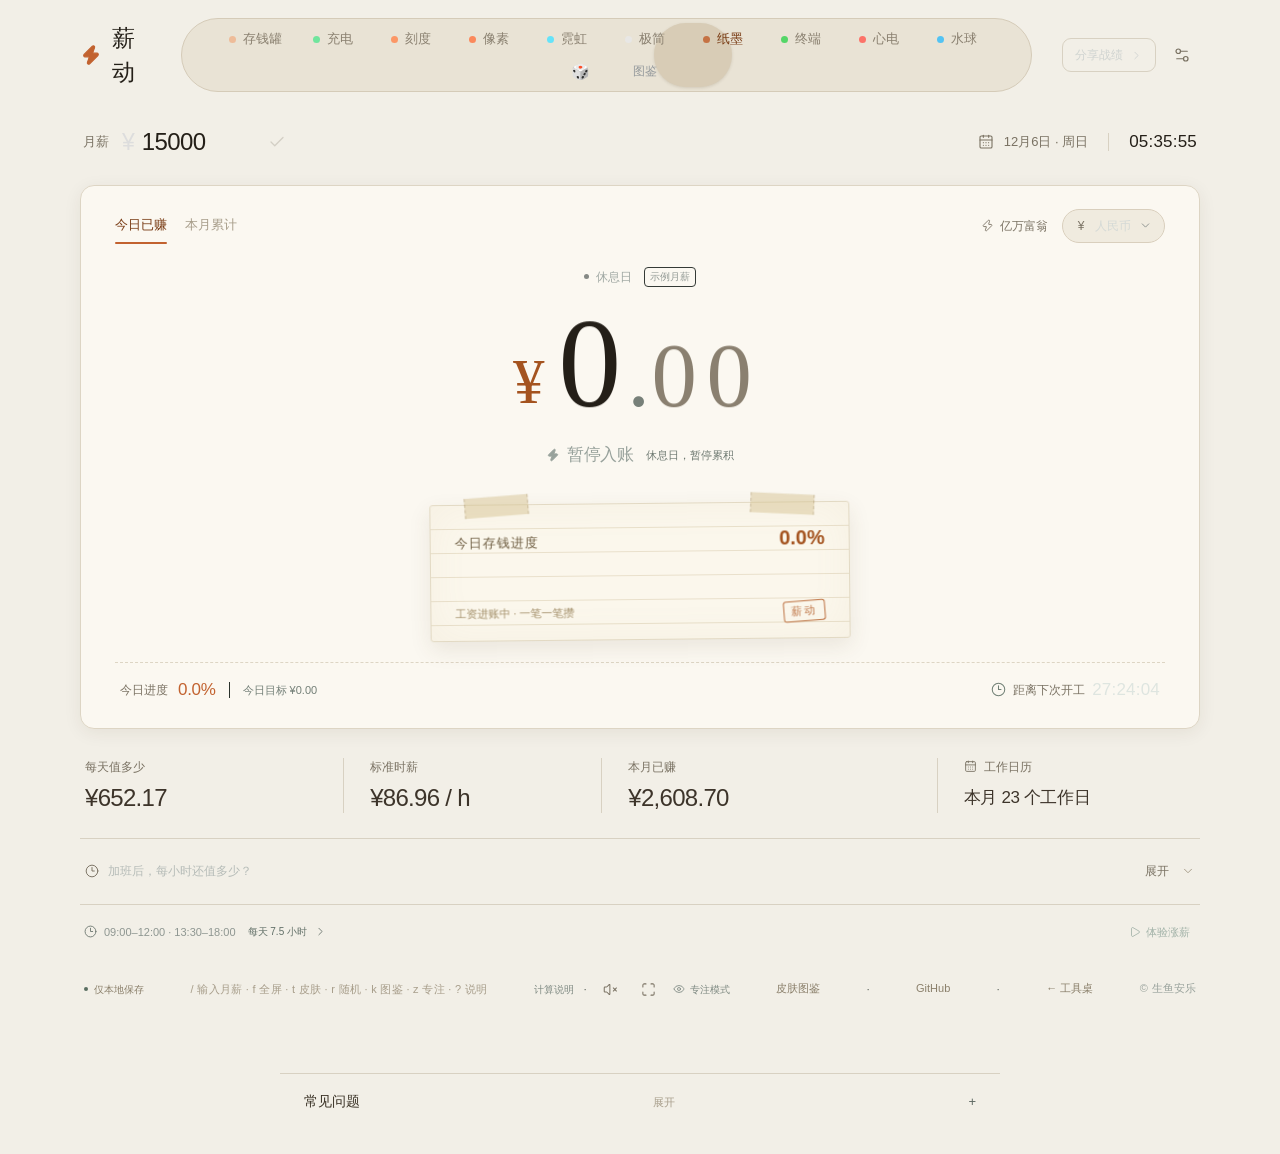
==== commit e04929c7: "Iter 2167: lift unrevealed dim art in designed scenes genAssist reveal only drove elements with ids;" ====
--- a/index.html
+++ b/index.html
@@ -1,5 +1,5 @@
 <!DOCTYPE html>
-<html lang="zh-CN"><head><meta http-equiv="Content-Type" content="text/html; charset=UTF-8"><link rel="stylesheet" href="./assets/css/app.css?v=20261204z">
+<html lang="zh-CN"><head><meta http-equiv="Content-Type" content="text/html; charset=UTF-8"><link rel="stylesheet" href="./assets/css/app.css?v=20261205a">
   
   <meta name="viewport" content="width=device-width,initial-scale=1,viewport-fit=cover">
   <meta name="theme-color" content="#131415">
@@ -854,9 +854,9 @@
   <dialog id="aboutDialog" class="modal about-modal" aria-labelledby="aboutTitle"><div class="dialog-body"><div class="dialog-heading"><div><div class="eyebrow">A CLEARER PICTURE</div><h2 id="aboutTitle">每一分钱，怎么算</h2></div><button class="icon-btn close-dialog" aria-label="关闭计算说明"><svg class="icon"><use href="#i-close"></use></svg></button></div><div class="about-content"><h3>工作时间内，收入随时钟增长</h3><p>月薪按当月实际工作日平均分摊。默认每天 09:00–12:00、13:30–18:00，共 7.5 小时。只有处于设定的工作时段才会增加今日收入；午休、下班后与休息日暂停。本月累计包含已经过去的工作日与今天已完成的部分。</p><div class="formula-block">日薪 = 月薪 ÷ 本月工作日<br>秒薪 = 日薪 ÷ 每天工作秒数<br>今日收入 = 秒薪 × 今天已完成的工作秒数</div><p>这是按时间分摊固定月薪的可视化，不是工资条或单位实际结薪金额。金额以人民币计算，其他币种只改变显示。</p><h3>节假日、补班与你自己的排班</h3><p>内置 2025、2026 年中国大陆节假日和调休补班。其他年份先按每周排班计算，并在日历明确提示；可点日期手动调整。你也可以选固定双休或自定义每周工作日。日期和作息跟随设备本地时区。</p><h3>加班，如何影响时薪</h3><p>首页滑杆模拟“每天固定加班”：实际时薪 =（日薪 + 每天额外加班费）÷（正常工时 + 每天加班时长）。加班记录计算“整月实际投入”：月薪 ÷（本月标准工时 + 本月已记加班工时）。计时器会排除正常工作时段，跨日按日期拆分。</p><h3>币种、汇率与亿万富翁模式</h3><p>真实币种使用 Frankfurter 汇率，并标注报价日期；可联网刷新或手动设置。断网仍能使用内置或此前缓存的汇率。“津巴布韦 · 亿万富翁”是旧币灵感的娱乐显示，默认 1 元 = 1,000 亿 Z$，不代表现行津巴布韦货币或可交易汇率。</p><h3>只属于你的浏览器</h3><p>工资、排班、加班与偏好保存在当前浏览器的本地存储中。刷新汇率只请求公开币种报价，不发送工资或记录。无账号、无统计追踪。建议固定文件位置和浏览器使用，以便持续读取设置。</p><h3>参考与数据来源</h3><ul><li><a href="https://github.com/oil-oil/dsh-oil-ui" target="_blank" rel="noopener noreferrer">Oil UI</a>：参考动效节奏和视觉主次。</li><li><a href="https://github.com/Jack-Cherish/zhuanlema" target="_blank" rel="noopener noreferrer">赚了么</a>：参考实时工资、小目标和加班时薪的交互思路。</li><li><a href="https://www.frankfurter.dev/" target="_blank" rel="noopener noreferrer">Frankfurter</a>：真实币种参考汇率。</li><li><a href="https://www.hys.gov.cn/hysrmzfw/c116484/zzzq/content/content_1856502837087371264.html" target="_blank" rel="noopener noreferrer">2025 年节假日安排</a> · <a href="https://www.beijing.gov.cn/zhengce/zhengcefagui/202511/t20251104_4258873.html" target="_blank" rel="noopener noreferrer">2026 年节假日安排</a></li></ul><h3>快捷键</h3><ul class="kbd-list"><li><b>/</b> 聚焦月薪输入</li><li><b>t</b> 轮换皮肤</li><li><b>k</b> 皮肤图鉴</li><li><b>p</b> 日/月视图切换</li><li><b>s</b> 分享战绩</li><li><b>b</b> 亿万富翁模式</li><li><b>g</b> 小目标</li><li><b>c</b> 工作日历</li><li><b>o</b> 记录加班</li><li><b>1–9/0</b> 直选皮肤</li><li><b>e</b> 体验模式</li><li><b>x</b> 换币种</li><li><b>a</b> 换强调色</li><li><b>n</b> 费率单位（秒/分/时）</li><li><b>q</b> 打工人语录开关</li><li><b>l</b> 浅色/深色模式</li><li><b>i</b> 安装到桌面（可安装时）</li><li><b>z</b> 专注模式</li><li><b>m</b> 音效开关</li><li><b>f</b> 全屏</li><li><b>?</b> 打开本说明</li><li><b>Esc</b> 退出专注/弹窗</li></ul><p class="about-signature">薪动 · 每一秒，都算数。<br>独立编写的单文件网页，打开即用。</p></div></div></dialog>
 
   <div class="toast-stack" id="toastStack" aria-live="polite" aria-atomic="true"></div>
-  <script src="./assets/js/salary-engine.js?v=20261204z" defer></script>
-  <script src="./assets/js/app.js?v=20261204z" defer></script>
-  <script src="./assets/js/deep-link.js?v=20261204z" defer></script>
+  <script src="./assets/js/salary-engine.js?v=20261205a" defer></script>
+  <script src="./assets/js/app.js?v=20261205a" defer></script>
+  <script src="./assets/js/deep-link.js?v=20261205a" defer></script>
   <script>
     if ('serviceWorker' in navigator && /^https?:/.test(location.origin)) {
       window.addEventListener('load', function () {
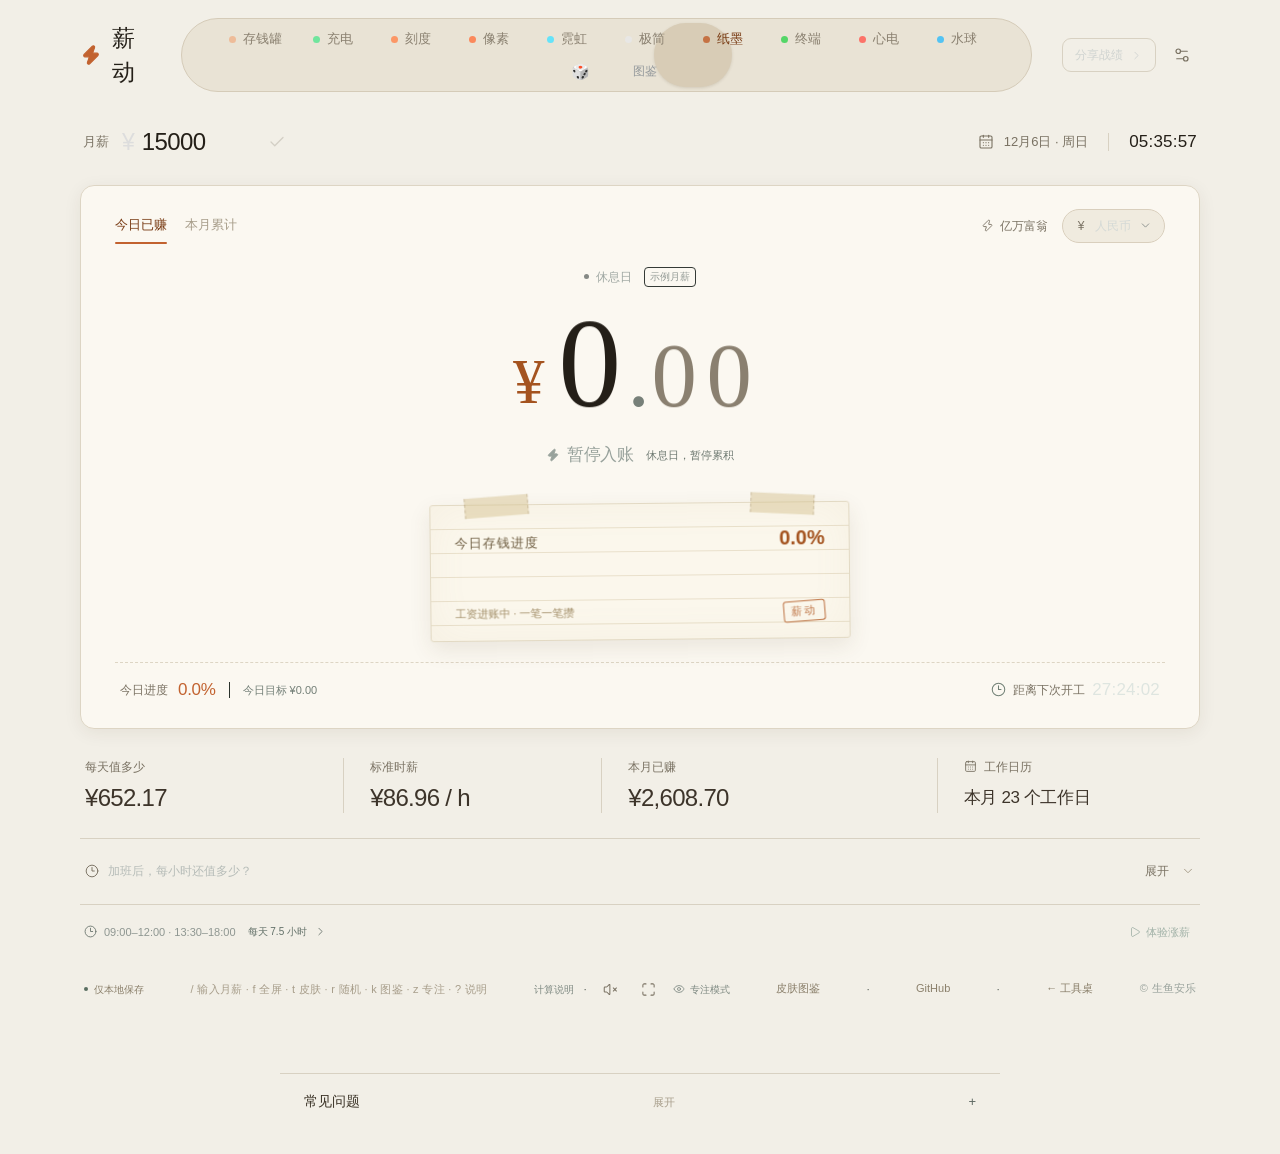
==== commit 2aeec35e: "Iter 2169: ?skin= accepts Chinese skin names ?skin=存钱罐 now resolves through the button labels when t" ====
--- a/index.html
+++ b/index.html
@@ -1,5 +1,5 @@
 <!DOCTYPE html>
-<html lang="zh-CN"><head><meta http-equiv="Content-Type" content="text/html; charset=UTF-8"><link rel="stylesheet" href="./assets/css/app.css?v=20261205a">
+<html lang="zh-CN"><head><meta http-equiv="Content-Type" content="text/html; charset=UTF-8"><link rel="stylesheet" href="./assets/css/app.css?v=20261205b">
   
   <meta name="viewport" content="width=device-width,initial-scale=1,viewport-fit=cover">
   <meta name="theme-color" content="#131415">
@@ -854,9 +854,9 @@
   <dialog id="aboutDialog" class="modal about-modal" aria-labelledby="aboutTitle"><div class="dialog-body"><div class="dialog-heading"><div><div class="eyebrow">A CLEARER PICTURE</div><h2 id="aboutTitle">每一分钱，怎么算</h2></div><button class="icon-btn close-dialog" aria-label="关闭计算说明"><svg class="icon"><use href="#i-close"></use></svg></button></div><div class="about-content"><h3>工作时间内，收入随时钟增长</h3><p>月薪按当月实际工作日平均分摊。默认每天 09:00–12:00、13:30–18:00，共 7.5 小时。只有处于设定的工作时段才会增加今日收入；午休、下班后与休息日暂停。本月累计包含已经过去的工作日与今天已完成的部分。</p><div class="formula-block">日薪 = 月薪 ÷ 本月工作日<br>秒薪 = 日薪 ÷ 每天工作秒数<br>今日收入 = 秒薪 × 今天已完成的工作秒数</div><p>这是按时间分摊固定月薪的可视化，不是工资条或单位实际结薪金额。金额以人民币计算，其他币种只改变显示。</p><h3>节假日、补班与你自己的排班</h3><p>内置 2025、2026 年中国大陆节假日和调休补班。其他年份先按每周排班计算，并在日历明确提示；可点日期手动调整。你也可以选固定双休或自定义每周工作日。日期和作息跟随设备本地时区。</p><h3>加班，如何影响时薪</h3><p>首页滑杆模拟“每天固定加班”：实际时薪 =（日薪 + 每天额外加班费）÷（正常工时 + 每天加班时长）。加班记录计算“整月实际投入”：月薪 ÷（本月标准工时 + 本月已记加班工时）。计时器会排除正常工作时段，跨日按日期拆分。</p><h3>币种、汇率与亿万富翁模式</h3><p>真实币种使用 Frankfurter 汇率，并标注报价日期；可联网刷新或手动设置。断网仍能使用内置或此前缓存的汇率。“津巴布韦 · 亿万富翁”是旧币灵感的娱乐显示，默认 1 元 = 1,000 亿 Z$，不代表现行津巴布韦货币或可交易汇率。</p><h3>只属于你的浏览器</h3><p>工资、排班、加班与偏好保存在当前浏览器的本地存储中。刷新汇率只请求公开币种报价，不发送工资或记录。无账号、无统计追踪。建议固定文件位置和浏览器使用，以便持续读取设置。</p><h3>参考与数据来源</h3><ul><li><a href="https://github.com/oil-oil/dsh-oil-ui" target="_blank" rel="noopener noreferrer">Oil UI</a>：参考动效节奏和视觉主次。</li><li><a href="https://github.com/Jack-Cherish/zhuanlema" target="_blank" rel="noopener noreferrer">赚了么</a>：参考实时工资、小目标和加班时薪的交互思路。</li><li><a href="https://www.frankfurter.dev/" target="_blank" rel="noopener noreferrer">Frankfurter</a>：真实币种参考汇率。</li><li><a href="https://www.hys.gov.cn/hysrmzfw/c116484/zzzq/content/content_1856502837087371264.html" target="_blank" rel="noopener noreferrer">2025 年节假日安排</a> · <a href="https://www.beijing.gov.cn/zhengce/zhengcefagui/202511/t20251104_4258873.html" target="_blank" rel="noopener noreferrer">2026 年节假日安排</a></li></ul><h3>快捷键</h3><ul class="kbd-list"><li><b>/</b> 聚焦月薪输入</li><li><b>t</b> 轮换皮肤</li><li><b>k</b> 皮肤图鉴</li><li><b>p</b> 日/月视图切换</li><li><b>s</b> 分享战绩</li><li><b>b</b> 亿万富翁模式</li><li><b>g</b> 小目标</li><li><b>c</b> 工作日历</li><li><b>o</b> 记录加班</li><li><b>1–9/0</b> 直选皮肤</li><li><b>e</b> 体验模式</li><li><b>x</b> 换币种</li><li><b>a</b> 换强调色</li><li><b>n</b> 费率单位（秒/分/时）</li><li><b>q</b> 打工人语录开关</li><li><b>l</b> 浅色/深色模式</li><li><b>i</b> 安装到桌面（可安装时）</li><li><b>z</b> 专注模式</li><li><b>m</b> 音效开关</li><li><b>f</b> 全屏</li><li><b>?</b> 打开本说明</li><li><b>Esc</b> 退出专注/弹窗</li></ul><p class="about-signature">薪动 · 每一秒，都算数。<br>独立编写的单文件网页，打开即用。</p></div></div></dialog>
 
   <div class="toast-stack" id="toastStack" aria-live="polite" aria-atomic="true"></div>
-  <script src="./assets/js/salary-engine.js?v=20261205a" defer></script>
-  <script src="./assets/js/app.js?v=20261205a" defer></script>
-  <script src="./assets/js/deep-link.js?v=20261205a" defer></script>
+  <script src="./assets/js/salary-engine.js?v=20261205b" defer></script>
+  <script src="./assets/js/app.js?v=20261205b" defer></script>
+  <script src="./assets/js/deep-link.js?v=20261205b" defer></script>
   <script>
     if ('serviceWorker' in navigator && /^https?:/.test(location.origin)) {
       window.addEventListener('load', function () {
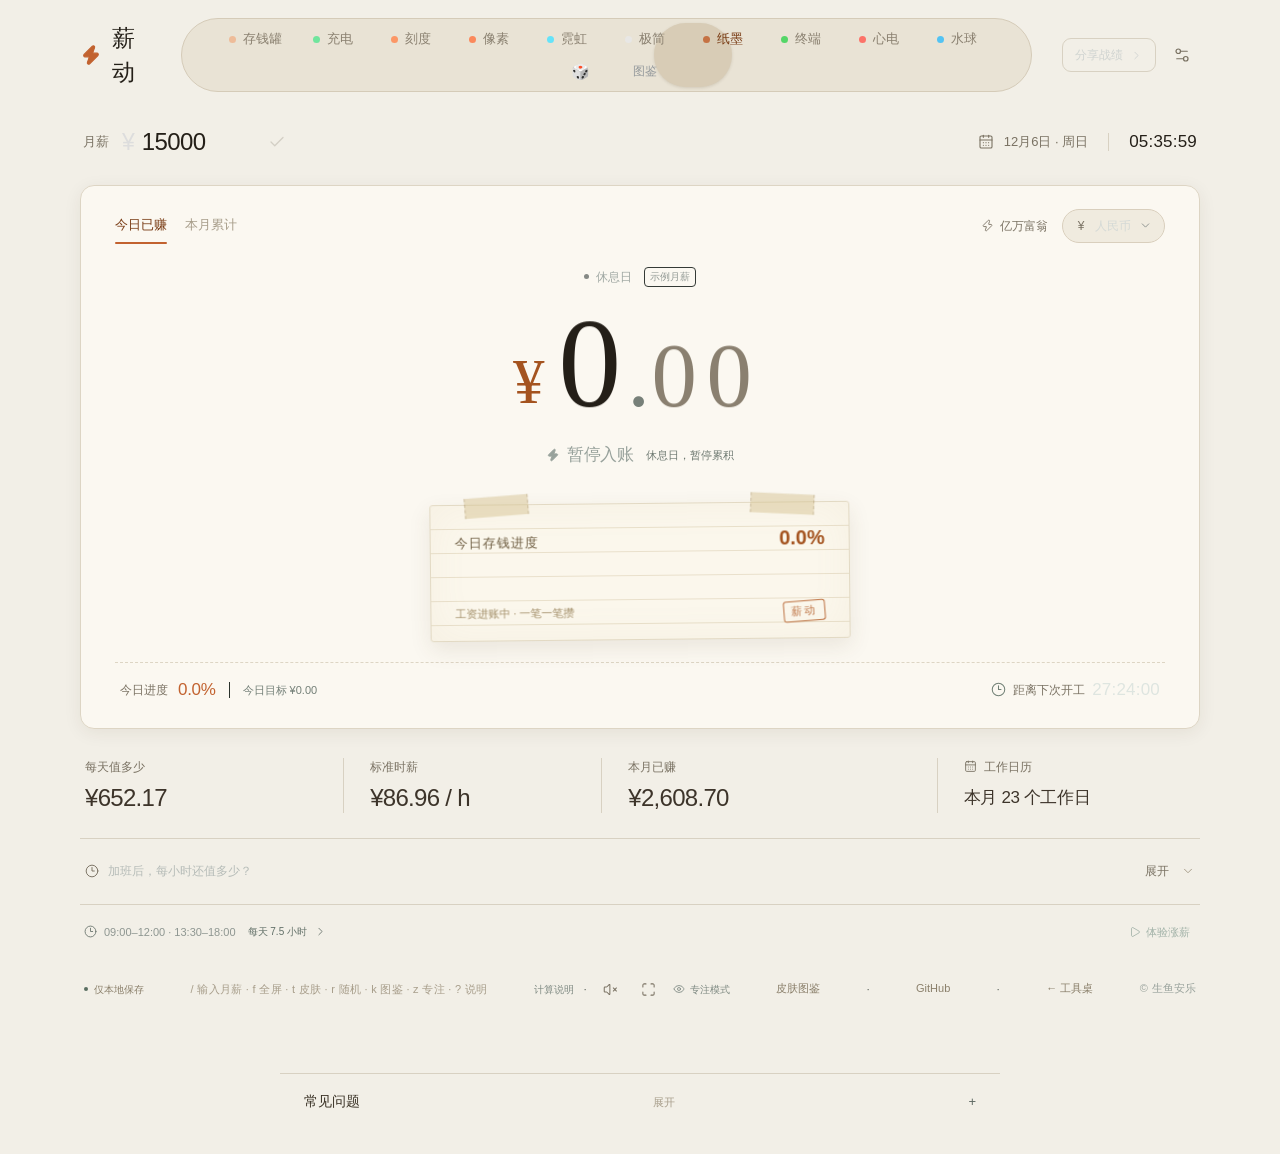
==== commit fc06695e: "Iter 2170: demo banner names the previewed skin; ?skin= matches partial Chinese names - ?demo=1&skin" ====
--- a/index.html
+++ b/index.html
@@ -1,5 +1,5 @@
 <!DOCTYPE html>
-<html lang="zh-CN"><head><meta http-equiv="Content-Type" content="text/html; charset=UTF-8"><link rel="stylesheet" href="./assets/css/app.css?v=20261205b">
+<html lang="zh-CN"><head><meta http-equiv="Content-Type" content="text/html; charset=UTF-8"><link rel="stylesheet" href="./assets/css/app.css?v=20261205c">
   
   <meta name="viewport" content="width=device-width,initial-scale=1,viewport-fit=cover">
   <meta name="theme-color" content="#131415">
@@ -854,9 +854,9 @@
   <dialog id="aboutDialog" class="modal about-modal" aria-labelledby="aboutTitle"><div class="dialog-body"><div class="dialog-heading"><div><div class="eyebrow">A CLEARER PICTURE</div><h2 id="aboutTitle">每一分钱，怎么算</h2></div><button class="icon-btn close-dialog" aria-label="关闭计算说明"><svg class="icon"><use href="#i-close"></use></svg></button></div><div class="about-content"><h3>工作时间内，收入随时钟增长</h3><p>月薪按当月实际工作日平均分摊。默认每天 09:00–12:00、13:30–18:00，共 7.5 小时。只有处于设定的工作时段才会增加今日收入；午休、下班后与休息日暂停。本月累计包含已经过去的工作日与今天已完成的部分。</p><div class="formula-block">日薪 = 月薪 ÷ 本月工作日<br>秒薪 = 日薪 ÷ 每天工作秒数<br>今日收入 = 秒薪 × 今天已完成的工作秒数</div><p>这是按时间分摊固定月薪的可视化，不是工资条或单位实际结薪金额。金额以人民币计算，其他币种只改变显示。</p><h3>节假日、补班与你自己的排班</h3><p>内置 2025、2026 年中国大陆节假日和调休补班。其他年份先按每周排班计算，并在日历明确提示；可点日期手动调整。你也可以选固定双休或自定义每周工作日。日期和作息跟随设备本地时区。</p><h3>加班，如何影响时薪</h3><p>首页滑杆模拟“每天固定加班”：实际时薪 =（日薪 + 每天额外加班费）÷（正常工时 + 每天加班时长）。加班记录计算“整月实际投入”：月薪 ÷（本月标准工时 + 本月已记加班工时）。计时器会排除正常工作时段，跨日按日期拆分。</p><h3>币种、汇率与亿万富翁模式</h3><p>真实币种使用 Frankfurter 汇率，并标注报价日期；可联网刷新或手动设置。断网仍能使用内置或此前缓存的汇率。“津巴布韦 · 亿万富翁”是旧币灵感的娱乐显示，默认 1 元 = 1,000 亿 Z$，不代表现行津巴布韦货币或可交易汇率。</p><h3>只属于你的浏览器</h3><p>工资、排班、加班与偏好保存在当前浏览器的本地存储中。刷新汇率只请求公开币种报价，不发送工资或记录。无账号、无统计追踪。建议固定文件位置和浏览器使用，以便持续读取设置。</p><h3>参考与数据来源</h3><ul><li><a href="https://github.com/oil-oil/dsh-oil-ui" target="_blank" rel="noopener noreferrer">Oil UI</a>：参考动效节奏和视觉主次。</li><li><a href="https://github.com/Jack-Cherish/zhuanlema" target="_blank" rel="noopener noreferrer">赚了么</a>：参考实时工资、小目标和加班时薪的交互思路。</li><li><a href="https://www.frankfurter.dev/" target="_blank" rel="noopener noreferrer">Frankfurter</a>：真实币种参考汇率。</li><li><a href="https://www.hys.gov.cn/hysrmzfw/c116484/zzzq/content/content_1856502837087371264.html" target="_blank" rel="noopener noreferrer">2025 年节假日安排</a> · <a href="https://www.beijing.gov.cn/zhengce/zhengcefagui/202511/t20251104_4258873.html" target="_blank" rel="noopener noreferrer">2026 年节假日安排</a></li></ul><h3>快捷键</h3><ul class="kbd-list"><li><b>/</b> 聚焦月薪输入</li><li><b>t</b> 轮换皮肤</li><li><b>k</b> 皮肤图鉴</li><li><b>p</b> 日/月视图切换</li><li><b>s</b> 分享战绩</li><li><b>b</b> 亿万富翁模式</li><li><b>g</b> 小目标</li><li><b>c</b> 工作日历</li><li><b>o</b> 记录加班</li><li><b>1–9/0</b> 直选皮肤</li><li><b>e</b> 体验模式</li><li><b>x</b> 换币种</li><li><b>a</b> 换强调色</li><li><b>n</b> 费率单位（秒/分/时）</li><li><b>q</b> 打工人语录开关</li><li><b>l</b> 浅色/深色模式</li><li><b>i</b> 安装到桌面（可安装时）</li><li><b>z</b> 专注模式</li><li><b>m</b> 音效开关</li><li><b>f</b> 全屏</li><li><b>?</b> 打开本说明</li><li><b>Esc</b> 退出专注/弹窗</li></ul><p class="about-signature">薪动 · 每一秒，都算数。<br>独立编写的单文件网页，打开即用。</p></div></div></dialog>
 
   <div class="toast-stack" id="toastStack" aria-live="polite" aria-atomic="true"></div>
-  <script src="./assets/js/salary-engine.js?v=20261205b" defer></script>
-  <script src="./assets/js/app.js?v=20261205b" defer></script>
-  <script src="./assets/js/deep-link.js?v=20261205b" defer></script>
+  <script src="./assets/js/salary-engine.js?v=20261205c" defer></script>
+  <script src="./assets/js/app.js?v=20261205c" defer></script>
+  <script src="./assets/js/deep-link.js?v=20261205c" defer></script>
   <script>
     if ('serviceWorker' in navigator && /^https?:/.test(location.origin)) {
       window.addEventListener('load', function () {
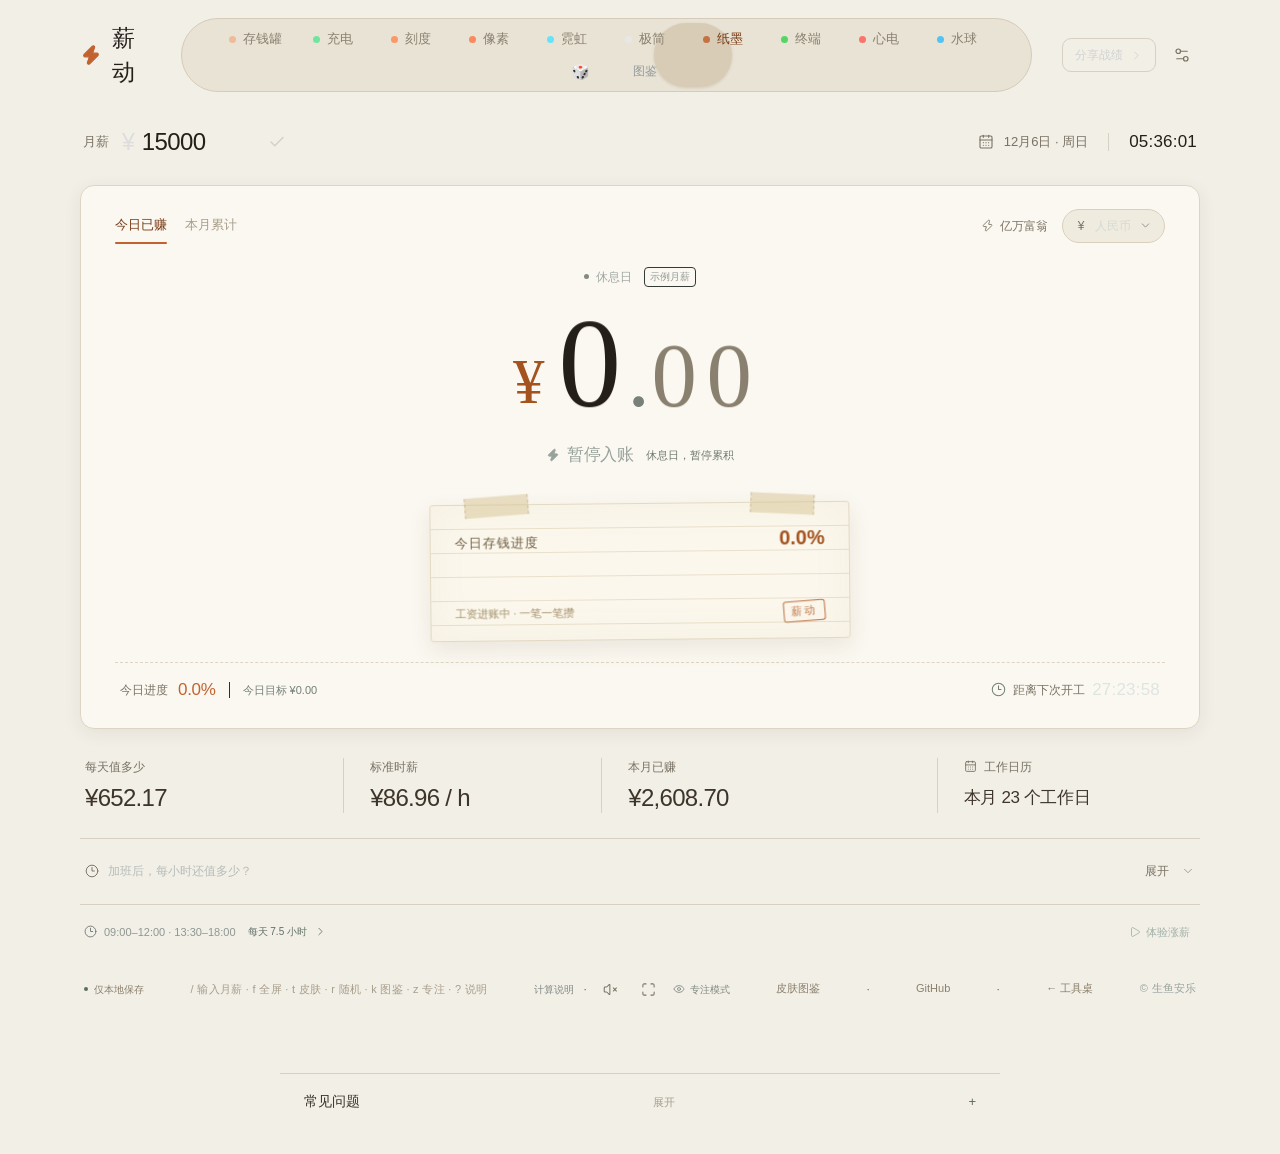
==== commit f717c5f0: "Iter 2171: dedupe the 446-item skin list — one canonical array ?skin=daily, ?skin=random and the t-c" ====
--- a/index.html
+++ b/index.html
@@ -1,5 +1,5 @@
 <!DOCTYPE html>
-<html lang="zh-CN"><head><meta http-equiv="Content-Type" content="text/html; charset=UTF-8"><link rel="stylesheet" href="./assets/css/app.css?v=20261205c">
+<html lang="zh-CN"><head><meta http-equiv="Content-Type" content="text/html; charset=UTF-8"><link rel="stylesheet" href="./assets/css/app.css?v=20261205d">
   
   <meta name="viewport" content="width=device-width,initial-scale=1,viewport-fit=cover">
   <meta name="theme-color" content="#131415">
@@ -854,9 +854,9 @@
   <dialog id="aboutDialog" class="modal about-modal" aria-labelledby="aboutTitle"><div class="dialog-body"><div class="dialog-heading"><div><div class="eyebrow">A CLEARER PICTURE</div><h2 id="aboutTitle">每一分钱，怎么算</h2></div><button class="icon-btn close-dialog" aria-label="关闭计算说明"><svg class="icon"><use href="#i-close"></use></svg></button></div><div class="about-content"><h3>工作时间内，收入随时钟增长</h3><p>月薪按当月实际工作日平均分摊。默认每天 09:00–12:00、13:30–18:00，共 7.5 小时。只有处于设定的工作时段才会增加今日收入；午休、下班后与休息日暂停。本月累计包含已经过去的工作日与今天已完成的部分。</p><div class="formula-block">日薪 = 月薪 ÷ 本月工作日<br>秒薪 = 日薪 ÷ 每天工作秒数<br>今日收入 = 秒薪 × 今天已完成的工作秒数</div><p>这是按时间分摊固定月薪的可视化，不是工资条或单位实际结薪金额。金额以人民币计算，其他币种只改变显示。</p><h3>节假日、补班与你自己的排班</h3><p>内置 2025、2026 年中国大陆节假日和调休补班。其他年份先按每周排班计算，并在日历明确提示；可点日期手动调整。你也可以选固定双休或自定义每周工作日。日期和作息跟随设备本地时区。</p><h3>加班，如何影响时薪</h3><p>首页滑杆模拟“每天固定加班”：实际时薪 =（日薪 + 每天额外加班费）÷（正常工时 + 每天加班时长）。加班记录计算“整月实际投入”：月薪 ÷（本月标准工时 + 本月已记加班工时）。计时器会排除正常工作时段，跨日按日期拆分。</p><h3>币种、汇率与亿万富翁模式</h3><p>真实币种使用 Frankfurter 汇率，并标注报价日期；可联网刷新或手动设置。断网仍能使用内置或此前缓存的汇率。“津巴布韦 · 亿万富翁”是旧币灵感的娱乐显示，默认 1 元 = 1,000 亿 Z$，不代表现行津巴布韦货币或可交易汇率。</p><h3>只属于你的浏览器</h3><p>工资、排班、加班与偏好保存在当前浏览器的本地存储中。刷新汇率只请求公开币种报价，不发送工资或记录。无账号、无统计追踪。建议固定文件位置和浏览器使用，以便持续读取设置。</p><h3>参考与数据来源</h3><ul><li><a href="https://github.com/oil-oil/dsh-oil-ui" target="_blank" rel="noopener noreferrer">Oil UI</a>：参考动效节奏和视觉主次。</li><li><a href="https://github.com/Jack-Cherish/zhuanlema" target="_blank" rel="noopener noreferrer">赚了么</a>：参考实时工资、小目标和加班时薪的交互思路。</li><li><a href="https://www.frankfurter.dev/" target="_blank" rel="noopener noreferrer">Frankfurter</a>：真实币种参考汇率。</li><li><a href="https://www.hys.gov.cn/hysrmzfw/c116484/zzzq/content/content_1856502837087371264.html" target="_blank" rel="noopener noreferrer">2025 年节假日安排</a> · <a href="https://www.beijing.gov.cn/zhengce/zhengcefagui/202511/t20251104_4258873.html" target="_blank" rel="noopener noreferrer">2026 年节假日安排</a></li></ul><h3>快捷键</h3><ul class="kbd-list"><li><b>/</b> 聚焦月薪输入</li><li><b>t</b> 轮换皮肤</li><li><b>k</b> 皮肤图鉴</li><li><b>p</b> 日/月视图切换</li><li><b>s</b> 分享战绩</li><li><b>b</b> 亿万富翁模式</li><li><b>g</b> 小目标</li><li><b>c</b> 工作日历</li><li><b>o</b> 记录加班</li><li><b>1–9/0</b> 直选皮肤</li><li><b>e</b> 体验模式</li><li><b>x</b> 换币种</li><li><b>a</b> 换强调色</li><li><b>n</b> 费率单位（秒/分/时）</li><li><b>q</b> 打工人语录开关</li><li><b>l</b> 浅色/深色模式</li><li><b>i</b> 安装到桌面（可安装时）</li><li><b>z</b> 专注模式</li><li><b>m</b> 音效开关</li><li><b>f</b> 全屏</li><li><b>?</b> 打开本说明</li><li><b>Esc</b> 退出专注/弹窗</li></ul><p class="about-signature">薪动 · 每一秒，都算数。<br>独立编写的单文件网页，打开即用。</p></div></div></dialog>
 
   <div class="toast-stack" id="toastStack" aria-live="polite" aria-atomic="true"></div>
-  <script src="./assets/js/salary-engine.js?v=20261205c" defer></script>
-  <script src="./assets/js/app.js?v=20261205c" defer></script>
-  <script src="./assets/js/deep-link.js?v=20261205c" defer></script>
+  <script src="./assets/js/salary-engine.js?v=20261205d" defer></script>
+  <script src="./assets/js/app.js?v=20261205d" defer></script>
+  <script src="./assets/js/deep-link.js?v=20261205d" defer></script>
   <script>
     if ('serviceWorker' in navigator && /^https?:/.test(location.origin)) {
       window.addEventListener('load', function () {
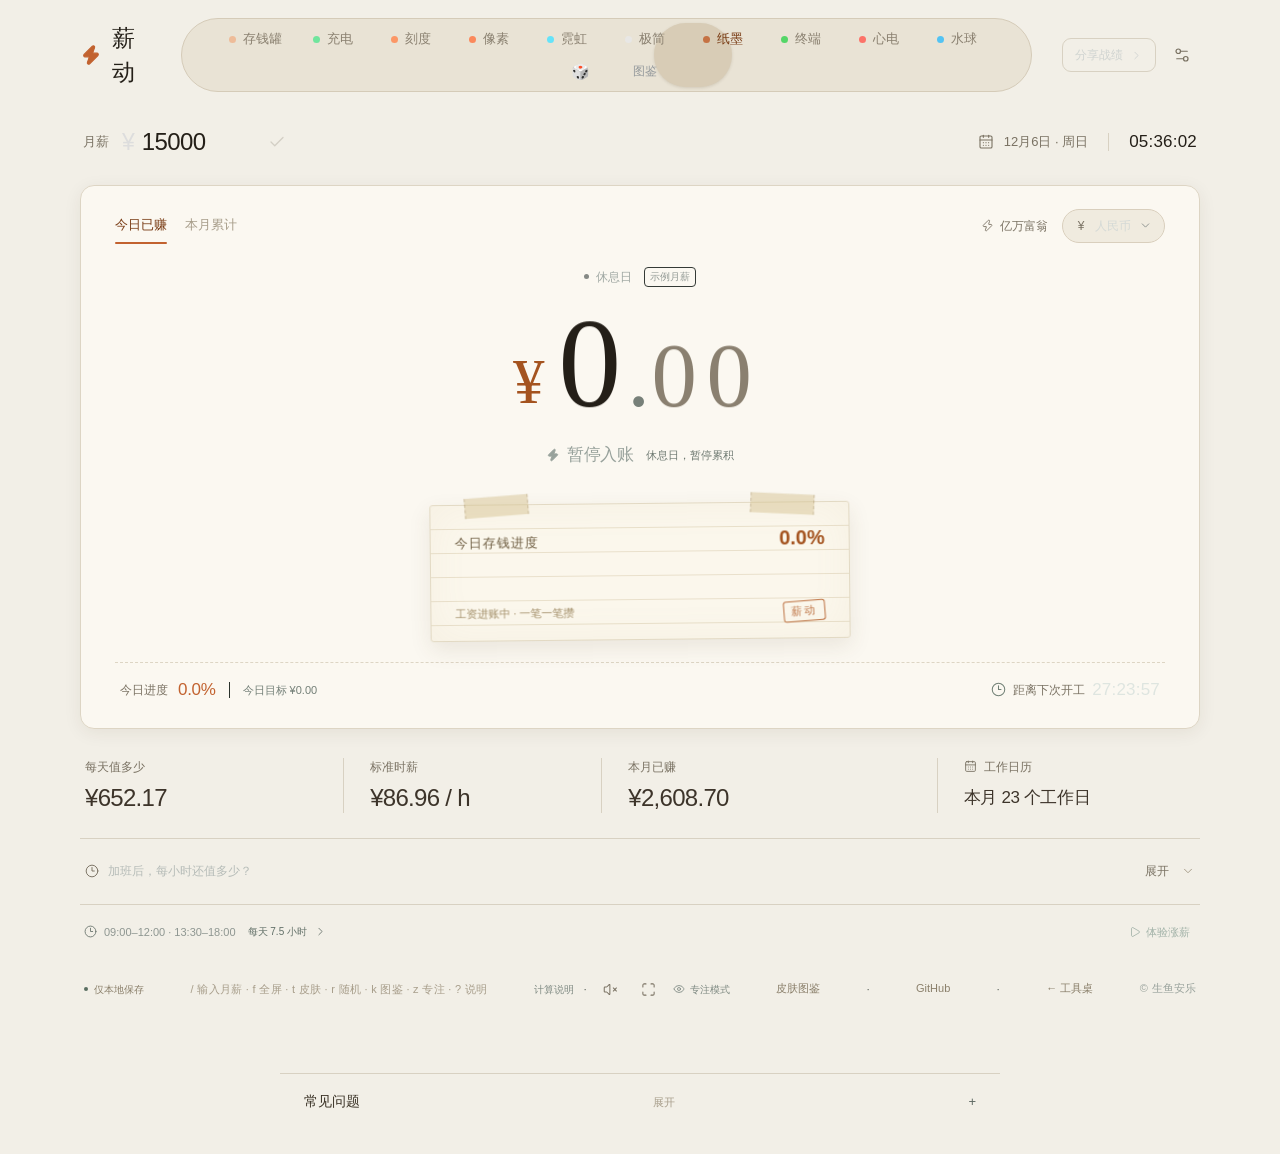
==== commit 69f3a6e5: "Iter 2172: restore 8 orphaned scene elements to their visuals fish-line/fish-bobber/oven-light/rmn-s" ====
--- a/index.html
+++ b/index.html
@@ -1,5 +1,5 @@
 <!DOCTYPE html>
-<html lang="zh-CN"><head><meta http-equiv="Content-Type" content="text/html; charset=UTF-8"><link rel="stylesheet" href="./assets/css/app.css?v=20261205d">
+<html lang="zh-CN"><head><meta http-equiv="Content-Type" content="text/html; charset=UTF-8"><link rel="stylesheet" href="./assets/css/app.css?v=20261205e">
   
   <meta name="viewport" content="width=device-width,initial-scale=1,viewport-fit=cover">
   <meta name="theme-color" content="#131415">
@@ -405,11 +405,11 @@
           <div class="ferris-visual" aria-hidden="true"><svg class="ferris-svg" viewBox="0 0 240 220"><line x1="88" y1="208" x2="120" y2="95" class="fer-strut"/><line x1="152" y1="208" x2="120" y2="95" class="fer-strut"/><g id="ferrisWheel"><circle cx="120" cy="95" r="70" class="fer-rim"/><line x1="50" y1="95" x2="190" y2="95" class="fer-spoke"/><line x1="120" y1="25" x2="120" y2="165" class="fer-spoke"/><line x1="70.5" y1="45.5" x2="169.5" y2="144.5" class="fer-spoke"/><line x1="169.5" y1="45.5" x2="70.5" y2="144.5" class="fer-spoke"/><circle cx="120" cy="25" r="7" class="fer-cab"/><circle cx="169.5" cy="45.5" r="7" class="fer-cab"/><circle cx="190" cy="95" r="7" class="fer-cab"/><circle cx="169.5" cy="144.5" r="7" class="fer-cab"/><circle cx="120" cy="165" r="7" class="fer-cab"/><circle cx="70.5" cy="144.5" r="7" class="fer-cab"/><circle cx="50" cy="95" r="7" class="fer-cab"/><circle cx="70.5" cy="45.5" r="7" class="fer-cab"/></g><rect x="96" y="192" width="48" height="18" rx="4" class="fer-booth"/><text x="120" y="205" text-anchor="middle" class="fer-pct" id="ferrisPercent">0.0%</text></svg><div class="ferris-caption">摩天轮 · 坐满一圈客就下班</div></div>
           <div class="globe-visual" aria-hidden="true"><div class="globe-dome"><span class="globe-house">🏠</span><div class="globe-snow" id="globeSnow"></div><span class="globe-flake f1"></span><span class="globe-flake f2"></span><span class="globe-flake f3"></span></div><div class="globe-base"><span id="globePercent">0.0%</span></div><div class="globe-caption">雪花球 · 雪落满屋就是年终奖</div></div><div class="seismo-visual" aria-hidden="true"><svg class="seismo-svg" viewBox="0 0 260 130"><rect x="4" y="8" width="252" height="114" rx="6" class="seismo-paper"/><path id="seismoPath" class="seismo-trace" d="M12,66 L22,60 L34,78 L46,50 L58,70 L68,62 L80,84 L92,44 L104,72 L116,58 L128,80 L140,52 L152,68 L164,60 L176,86 L188,48 L200,70 L212,62 L224,78 L236,54 L248,66"/><circle id="seismoNeedle" r="4" class="seismo-needle" cx="12" cy="66"/><text x="130" y="112" text-anchor="middle" class="seismo-pct" id="seismoPercent">0.0%</text></svg><div class="seismo-caption">地震仪 · 进账震感画满一卷纸</div></div>
           <div class="terrace-visual" aria-hidden="true"><div class="terrace-hill"><div class="terrace-step"><i class="terr-water"></i></div><div class="terrace-step"><i class="terr-water"></i></div><div class="terrace-step"><i class="terr-water"></i></div><div class="terrace-step"><i class="terr-water"></i></div><div class="terrace-step"><i class="terr-water"></i></div></div><div class="terrace-caption">梯田 · 水灌到哪层 日子就到哪层</div></div>
-          <div class="crane-visual" aria-hidden="true"><div class="crane-box"><div class="crane-arm" id="craneArm"><i class="crane-cable"></i><span class="crane-claw">⌄</span></div><div class="crane-shelf"><span class="crane-toy" id="craneToy">🧸</span><span class="crane-toy t2">🐰</span><span class="crane-toy t3">🐤</span></div><div class="crane-glass"></div></div></div><div class="slots-visual" aria-hidden="true"><div class="slots-machine"><div class="slot-win"><div class="slot-reel" id="slotR1"><span>🍒</span><span>🍋</span><span>🔔</span><span>⭐</span><span>¥</span></div><div class="slot-reel" id="slotR2"><span>🍋</span><span>🔔</span><span>⭐</span><span>🍒</span><span>¥</span></div><div class="slot-reel" id="slotR3"><span>🔔</span><span>⭐</span><span>🍒</span><span>🍋</span><span>¥</span></div></div><div class="slot-led" id="slotsPercent">0.0%</div></div><div class="slots-caption">老虎机 · 三个 ¥ 对齐就收工</div></div>
+          <div class="crane-visual" aria-hidden="true"><div class="crane-box"><div class="crane-arm" id="craneArm"><i class="crane-cable"></i><span class="crane-claw">⌄</span></div><div class="crane-shelf"><span class="crane-toy" id="craneToy">🧸</span><span class="crane-toy t2">🐰</span><span class="crane-toy t3">🐤</span></div><div class="crane-glass"></div><span id="cranePercent">0.0%</span></div></div><div class="slots-visual" aria-hidden="true"><div class="slots-machine"><div class="slot-win"><div class="slot-reel" id="slotR1"><span>🍒</span><span>🍋</span><span>🔔</span><span>⭐</span><span>¥</span></div><div class="slot-reel" id="slotR2"><span>🍋</span><span>🔔</span><span>⭐</span><span>🍒</span><span>¥</span></div><div class="slot-reel" id="slotR3"><span>🔔</span><span>⭐</span><span>🍒</span><span>🍋</span><span>¥</span></div></div><div class="slot-led" id="slotsPercent">0.0%</div></div><div class="slots-caption">老虎机 · 三个 ¥ 对齐就收工</div></div>
           <div class="domino-visual" aria-hidden="true"><div class="domino-row"><span class="dom-tile"></span><span class="dom-tile"></span><span class="dom-tile"></span><span class="dom-tile"></span><span class="dom-tile"></span><span class="dom-tile"></span><span class="dom-tile"></span><span class="dom-tile"></span><span class="dom-tile"></span><span class="dom-tile"></span></div><div class="domino-caption">多米诺 · 倒到最后一枚就下班</div></div>
           <div class="match-visual" aria-hidden="true"><div class="match-row"><span class="mt-stick"><i class="mt-flame"></i></span><span class="mt-stick"><i class="mt-flame"></i></span><span class="mt-stick"><i class="mt-flame"></i></span><span class="mt-stick"><i class="mt-flame"></i></span><span class="mt-stick"><i class="mt-flame"></i></span><span class="mt-stick"><i class="mt-flame"></i></span><span class="mt-stick"><i class="mt-flame"></i></span><span class="mt-stick"><i class="mt-flame"></i></span></div><div class="match-caption">火柴 · 一根根点亮就是一根根工时</div></div><div class="popcorn-visual" aria-hidden="true"><div class="pop-bucket"><span class="pop-kernel"></span><span class="pop-kernel"></span><span class="pop-kernel"></span><span class="pop-kernel"></span><span class="pop-kernel"></span><span class="pop-kernel"></span><span class="pop-kernel"></span><span class="pop-kernel"></span><span class="pop-kernel"></span><span class="pop-kernel"></span><i class="pop-stripes"></i></div><div class="popcorn-caption">爆米花 · 爆到满桶就是甜的一天</div></div>
           <div class="tetris-visual" aria-hidden="true"><div class="tetris-well"><div class="tetris-stack" id="tetrisStack"></div><div class="tetris-piece" id="tetrisPiece"></div></div><div class="tetris-caption">俄罗斯方块 · 堆满一行消一行闷气</div></div>
-          <div class="fishing-visual" aria-hidden="true"><div class="fish-scene"><div class="fish-sky"></div><div class="fish-water"><div class="fish-fish" id="fishFish">🐟</div></div></div></div><div class="pottery-visual" aria-hidden="true"><div class="pot-scene"><div class="pot-wheel"><i class="pot-disc"></i></div><div class="pot-clay" id="potClay"></div><div class="pot-hands"><i class="pot-hand h1"></i><i class="pot-hand h2"></i></div></div><div class="pottery-caption">陶艺 · 泥坯拉成瓶 一天就成形</div></div>
+          <div class="fishing-visual" aria-hidden="true"><div class="fish-scene"><div class="fish-sky"></div><div class="fish-line" id="fishLine"></div><div class="fish-bobber" id="fishBobber"></div><div class="fish-water"><div class="fish-fish" id="fishFish">🐟</div></div></div></div><div class="pottery-visual" aria-hidden="true"><div class="pot-scene"><div class="pot-wheel"><i class="pot-disc"></i></div><div class="pot-clay" id="potClay"></div><div class="pot-hands"><i class="pot-hand h1"></i><i class="pot-hand h2"></i></div></div><div class="pottery-caption">陶艺 · 泥坯拉成瓶 一天就成形</div></div>
           <div class="sparkler-visual" aria-hidden="true"><div class="spark-scene"><div class="spark-stick" id="sparkStick"><i class="spark-tip" id="sparkTip"></i></div><span class="spark-dot d1"></span><span class="spark-dot d2"></span><span class="spark-dot d3"></span><span class="spark-dot d4"></span></div><div class="sparkler-caption">烟花棒 · 烧到根儿 就是一天</div></div>
           <div class="origami-visual" aria-hidden="true"><div class="ori-stage"><div class="ori-paper" id="oriPaper"></div><div class="ori-creases"><i></i><i></i><i></i></div></div></div><div class="typewriter-visual" aria-hidden="true"><div class="tw-machine"><div class="tw-paper"><span id="typewriterText"></span><i class="tw-caret"></i></div><div class="tw-roller"></div><div class="tw-keys"><i></i><i></i><i></i><i></i><i></i><i></i><i></i><i></i><i></i><i></i></div></div><div class="typewriter-caption">打字机 · 今天挣了多少 一字一字敲出来</div></div>
           <div class="aurora-visual" aria-hidden="true"><div class="aurora-sky"><div class="aurora-band b1" id="auroraB1"></div><div class="aurora-band b2" id="auroraB2"></div><div class="aurora-band b3" id="auroraB3"></div><span class="aurora-st s1"></span><span class="aurora-st s2"></span><span class="aurora-st s3"></span><span class="aurora-st s4"></span></div><div class="aurora-caption">极光 · 光带铺满夜空就回家</div></div>
@@ -421,7 +421,7 @@
           <div class="bonsai-visual" aria-hidden="true"><div class="bonsai-scene"><div class="bonsai-tree"><i class="bn-branch br1" id="bnB1"></i><i class="bn-branch br2" id="bnB2"></i><i class="bn-branch br3" id="bnB3"></i><i class="bn-branch br4" id="bnB4"></i><i class="bn-trunk"></i></div><div class="bonsai-pot"></div><span class="bn-snip">✂️</span></div><div class="bonsai-caption">盆景 · 一枝一叶修出形状</div></div>
           <div class="vending-visual" aria-hidden="true"><div class="vend-machine"><div class="vend-shelf"><span class="vend-item"></span><span class="vend-item"></span><span class="vend-item"></span><span class="vend-item"></span><span class="vend-item"></span><span class="vend-item"></span></div><div class="vend-door"><i class="vend-flap"></i></div><div class="vend-drop" id="vendDrop"></div></div></div><div class="lighthouse-visual" aria-hidden="true"><div class="lh-scene"><div class="lh-sea"></div><div class="lh-rock"></div><div class="lh-tower"><i class="lh-stripe s1"></i><i class="lh-stripe s2"></i><i class="lh-stripe s3"></i><div class="lh-lamp"></div></div><div class="lh-beam" id="lhBeam"></div><div class="lh-fog" id="lhFog"></div></div><div class="lighthouse-caption">灯塔 · 雾散了 就能看见回家的岸</div></div>
           <div class="treadmill-visual" aria-hidden="true"><div class="tm-machine"><div class="tm-belt" id="tmBelt"><i></i><i></i><i></i><i></i><i></i><i></i><i></i><i></i></div><div class="tm-console"><span id="tmPercent">0.0</span><i>km</i></div><div class="tm-runner">🏃</div></div><div class="treadmill-caption">跑步机 · 一天的步数 一步一米挣出来</div></div>
-          <div class="oven-visual" aria-hidden="true"><div class="oven-box"><div class="oven-glass"><div class="oven-dough" id="ovenDough"></div></div></div></div><div class="wishing-visual" aria-hidden="true"><div class="wish-scene"><div class="wish-fountain"><div class="wish-rim"></div><div class="wish-water" id="wishWater"></div></div><span class="wish-coin" id="wishCoin">🪙</span><span class="wish-sparkle" id="wishSparkle">✨</span></div><div class="wishing-caption">许愿池 · 硬币沉底 愿望就涨满</div></div>
+          <div class="oven-visual" aria-hidden="true"><div class="oven-box"><div class="oven-light" id="ovenLight"></div><div class="oven-glass"><div class="oven-dough" id="ovenDough"></div></div></div></div><div class="wishing-visual" aria-hidden="true"><div class="wish-scene"><div class="wish-fountain"><div class="wish-rim"></div><div class="wish-water" id="wishWater"></div></div><span class="wish-coin" id="wishCoin">🪙</span><span class="wish-sparkle" id="wishSparkle">✨</span></div><div class="wishing-caption">许愿池 · 硬币沉底 愿望就涨满</div></div>
           <div class="sandcastle-visual" aria-hidden="true"><div class="sand-scene"><div class="sand-castle"><i class="sc-tier t3" id="scT3"></i><i class="sc-tier t2" id="scT2"></i><i class="sc-tier t1" id="scT1"></i><span class="sc-flag" id="scFlag">🚩</span></div><div class="sand-mound"></div></div><div class="sandcastle-caption">沙雕 · 一铲一铲堆出城堡</div></div>
           <div class="voyage-visual" aria-hidden="true"><div class="vyg-scene"><div class="vyg-sun"></div><div class="vyg-sea"></div><div class="vyg-boat" id="vygBoat"><i class="vyg-sail" id="vygSail"></i><i class="vyg-hull"></i></div><div class="vyg-land" id="vygLand"></div></div><div class="voyage-caption">远航 · 小船驶过整片海面</div></div>
           <div class="sauna-visual" aria-hidden="true"><div class="sun-scene"><div class="sun-room"><i class="sun-stone" id="sunStones"></i><div class="sun-bench"></div><div class="sun-steam" id="sunSteam"></div></div><div class="sun-thermo"><i class="sun-merc" id="sunMerc"></i></div></div><div class="sauna-caption">桑拿 · 蒸汽弥漫、温度计爬升</div></div>
@@ -645,7 +645,7 @@
           <div class="scope-visual" aria-hidden="true"><div class="scp-scene"><div class="scp-barrel"></div><div class="scp-lens"><div class="scp-moon" id="scpMoon"><i class="scp-crater c1"></i><i class="scp-crater c2"></i><i class="scp-crater c3"></i></div></div><div class="scp-tripod"><i></i><i></i><i></i></div></div><div class="scope-caption">望远镜 · 把月亮拉近了看</div></div>
           <div class="bottle-visual" aria-hidden="true"><div class="btl-scene"><div class="btl-sea"></div><div class="btl-bottle" id="btlBottle"><i class="btl-cork"></i><span class="btl-note">📄</span></div><span class="btl-wave1"></span><span class="btl-wave2"></span></div><div class="bottle-caption">漂流瓶 · 漂到岸边就是好消息</div></div><div class="pinball-visual" aria-hidden="true"><div class="pnb-scene"><i class="pnb-peg" style="left:30%;top:18%"></i><i class="pnb-peg" style="left:55%;top:26%"></i><i class="pnb-peg" style="left:70%;top:14%"></i><i class="pnb-peg" style="left:40%;top:42%"></i><i class="pnb-peg" style="left:65%;top:52%"></i><i class="pnb-peg" style="left:25%;top:60%"></i><i class="pnb-peg" style="left:50%;top:70%"></i><i class="pnb-peg" style="left:72%;top:78%"></i><i class="pnb-peg" style="left:35%;top:86%"></i><span class="pnb-ball" id="pnbBall"></span><span class="pnb-flip l"></span><span class="pnb-flip r"></span></div><div class="pinball-caption">弹珠台 · 一路碰钉落进洞</div></div>
           <div class="lotus-visual" aria-hidden="true"><div class="lts-scene"><div class="lts-water"></div><span class="lts-leaf l1"></span><span class="lts-leaf l2"></span><span class="lts-leaf l3"></span><div class="lts-flower" id="ltsFlower"><i class="lts-petal p1"></i><i class="lts-petal p2"></i><i class="lts-petal p3"></i><i class="lts-petal p4"></i><i class="lts-petal p5"></i><i class="lts-core"></i></div><div class="lts-stem" id="ltsStem"></div></div><div class="lotus-caption">莲池 · 出淤泥而不染</div></div>
-          <div class="ramen-visual" aria-hidden="true"><div class="rmn-scene"><div class="rmn-cup"><div class="rmn-broth" id="rmnBroth"></div><div class="rmn-noodles" id="rmnNoodles"><i></i><i></i><i></i><i></i></div><div class="rmn-egg" id="rmnEgg"></div></div></div></div><div class="gear-visual" aria-hidden="true"><div class="ger-scene"><div class="ger-gear g1" id="gerG1"><i></i><i></i><i></i><i></i><i></i><i></i><i></i><i></i></div><div class="ger-gear g2" id="gerG2"><i></i><i></i><i></i><i></i><i></i><i></i></div><div class="ger-gear g3" id="gerG3"><i></i><i></i><i></i><i></i></div><div class="ger-hand" id="gerHand"></div><div class="ger-axle"></div></div><div class="gear-caption">齿轮 · 一天工资一圈圈咬出来</div></div>
+          <div class="ramen-visual" aria-hidden="true"><div class="rmn-scene"><div class="rmn-cup"><div class="rmn-broth" id="rmnBroth"></div><div class="rmn-noodles" id="rmnNoodles"><i></i><i></i><i></i><i></i></div><div class="rmn-egg" id="rmnEgg"></div></div><div class="rmn-steam" id="rmnSteam"><i></i><i></i><i></i></div></div></div><div class="gear-visual" aria-hidden="true"><div class="ger-scene"><div class="ger-gear g1" id="gerG1"><i></i><i></i><i></i><i></i><i></i><i></i><i></i><i></i></div><div class="ger-gear g2" id="gerG2"><i></i><i></i><i></i><i></i><i></i><i></i></div><div class="ger-gear g3" id="gerG3"><i></i><i></i><i></i><i></i></div><div class="ger-hand" id="gerHand"></div><div class="ger-axle"></div></div><div class="gear-caption">齿轮 · 一天工资一圈圈咬出来</div></div>
           <div class="invader-visual" aria-hidden="true"><div class="ivd-scene"><div class="ivd-fleet" id="ivdFleet"><span>👾</span><span>👾</span><span>👾</span><span>👾</span><span>👾</span><span>👾</span><span>👾</span><span>👾</span><span>👾</span><span>👾</span><span>👾</span><span>👾</span></div><div class="ivd-ship">🚀</div><div class="ivd-ground"></div></div><div class="invader-caption">太空侵略者 · 敌人越压越近</div></div>
           <div class="mine-visual" aria-hidden="true"><div class="mn-field" id="mnField"><i class="mn-cell" data-i="0"></i><i class="mn-cell" data-i="1"></i><i class="mn-cell" data-i="2"></i><i class="mn-cell" data-i="3"></i><i class="mn-cell" data-i="4"></i><i class="mn-cell" data-i="5"></i><i class="mn-cell" data-i="6"></i><i class="mn-cell" data-i="7"></i><i class="mn-cell" data-i="8"></i><i class="mn-cell" data-i="9"></i><i class="mn-cell" data-i="10"></i><i class="mn-cell" data-i="11"></i><i class="mn-cell" data-i="12"></i><i class="mn-cell" data-i="13"></i><i class="mn-cell" data-i="14"></i><i class="mn-cell" data-i="15"></i><i class="mn-cell" data-i="16"></i><i class="mn-cell" data-i="17"></i><i class="mn-cell" data-i="18"></i><i class="mn-cell" data-i="19"></i></div><div class="mine-caption">扫雷 · 一块一块翻出来</div></div><div class="puppet-visual" aria-hidden="true"><div class="shw-scene"><div class="shw-sun" id="shwSun"></div><div class="shw-figure" id="shwFigure"><i class="shw-head"></i><i class="shw-body"></i><i class="shw-leg l1"></i><i class="shw-leg l2"></i><i class="shw-arm"></i></div><div class="shw-screen"></div></div><div class="puppet-caption">皮影 · 一天走完一台戏</div></div>
           <div class="sprout-visual" aria-hidden="true"><div class="spr-scene"><div class="spr-glass"></div><div class="spr-soil"></div><div class="spr-plant" id="sprPlant"><i class="spr-leaf l1"></i><i class="spr-leaf l2"></i><i class="spr-leaf l3"></i><i class="spr-stem"></i><i class="spr-flower" id="sprFlower"></i></div><span class="spr-drop d1"></span><span class="spr-drop d2"></span></div><div class="sprout-caption">温室 · 破土、展叶、开花</div></div>
@@ -663,7 +663,7 @@
           <div class="mill-visual" aria-hidden="true"><div class="mil-scene"><div class="mil-stone top" id="milTop"><i></i><i></i><i></i><i></i></div><div class="mil-stone bot"></div><div class="mil-handle" id="milHandle"></div><div class="mil-flour" id="milFlour"></div></div><div class="mill-caption">石磨 · 一圈一圈磨出面</div></div>
           <div class="laundry-visual" aria-hidden="true"><div class="ldy-scene"><div class="ldy-drum" id="ldyDrum"><i class="ldy-cloth c1"></i><i class="ldy-cloth c2"></i><i class="ldy-cloth c3"></i></div><div class="ldy-ring"></div><div class="ldy-bubble b1" id="ldyB1"></div><div class="ldy-bubble b2" id="ldyB2"></div><div class="ldy-bubble b3" id="ldyB3"></div></div></div><div class="muyu-visual" aria-hidden="true"><div class="myu-scene"><div class="myu-fish" id="myuFish"><i class="myu-mouth"></i></div><div class="myu-stick" id="myuStick"></div><div class="myu-merit" id="myuMerit">功德+1</div><div class="myu-ripple"></div></div><div class="muyu-caption">木鱼 · 敲一下，功德涨一截</div></div>
           <div class="sushi-visual" aria-hidden="true"><div class="ssh-scene"><div class="ssh-belt"></div><div class="ssh-plate p1" id="sshP1"><i class="ssh-food">🍣</i></div><div class="ssh-plate p2" id="sshP2"><i class="ssh-food">🍣</i></div><div class="ssh-plate p3" id="sshP3"><i class="ssh-food">🍣</i></div><div class="ssh-chop" id="sshChop">🥢</div></div><div class="sushi-caption">回转寿司 · 转到面前就夹走</div></div>
-          <div class="mallow-visual" aria-hidden="true"><div class="mlw-scene"><div class="mlw-fire"><i></i><i></i><i></i></div><div class="mlw-skewer"><div class="mlw-mallow" id="mlwMallow"></div></div></div></div><div class="top-visual" aria-hidden="true"><div class="tps-scene"><div class="tps-floor"></div><div class="tps-top" id="tpsTop"><i class="tps-tip"></i><i class="tps-body"></i><i class="tps-stem"></i></div><div class="tps-blur" id="tpsBlur"></div></div><div class="top-caption">陀螺 · 越转越稳，立成一条线</div></div>
+          <div class="mallow-visual" aria-hidden="true"><div class="mlw-scene"><div class="mlw-fire"><i></i><i></i><i></i></div><div class="mlw-skewer"><div class="mlw-mallow" id="mlwMallow"></div></div><div class="mlw-smoke" id="mlwSmoke"></div></div></div><div class="top-visual" aria-hidden="true"><div class="tps-scene"><div class="tps-floor"></div><div class="tps-top" id="tpsTop"><i class="tps-tip"></i><i class="tps-body"></i><i class="tps-stem"></i></div><div class="tps-blur" id="tpsBlur"></div></div><div class="top-caption">陀螺 · 越转越稳，立成一条线</div></div>
           <div class="fountain-visual" aria-hidden="true"><div class="ftn-scene"><div class="ftn-basin"></div><div class="ftn-jet j1" id="ftnJ1"></div><div class="ftn-jet j2" id="ftnJ2"></div><div class="ftn-jet j3" id="ftnJ3"></div><div class="ftn-mist" id="ftnMist"></div><div class="ftn-pool"></div></div><div class="fountain-caption">喷泉 · 三股水柱越喷越高</div></div>
           <div class="sled-visual" aria-hidden="true"><div class="sld-scene"><div class="sld-slope"></div><div class="sld-sled" id="sldSled"><i class="sld-seat"></i><i class="sld-runner r1"></i><i class="sld-runner r2"></i></div><div class="sld-spray" id="sldSpray"></div><div class="sld-flag" id="sldFlag">🏁</div></div></div><div class="kaleido-visual" aria-hidden="true"><div class="kld-scene"><div class="kld-wheel" id="kldWheel"><i class="kld-seg s1"></i><i class="kld-seg s2"></i><i class="kld-seg s3"></i><i class="kld-seg s4"></i><i class="kld-seg s5"></i><i class="kld-seg s6"></i></div><div class="kld-ring"></div></div><div class="kaleido-caption">万花筒 · 转一转，又是新花样</div></div>
           <div class="gongfu-visual" aria-hidden="true"><div class="gft-scene"><div class="gft-pot" id="gftPot"><i class="gft-spout"></i></div><div class="gft-stream" id="gftStream"></div><div class="gft-tray"><i class="gft-cup c1" id="gftC1"><b></b></i><i class="gft-cup c2" id="gftC2"><b></b></i><i class="gft-cup c3" id="gftC3"><b></b></i></div><div class="gft-steam"></div></div><div class="gongfu-caption">工夫茶 · 关公巡城，三杯斟满</div></div>
@@ -675,7 +675,7 @@
           <div class="sling-visual" aria-hidden="true"><div class="slg-scene"><div class="slg-y"><i class="slg-fork l"></i><i class="slg-fork r"></i><i class="slg-band" id="slgBand"></i></div><div class="slg-stone" id="slgStone"></div><div class="slg-can" id="slgCan"></div></div><div class="sling-caption">弹弓 · 一拉一放，罐子倒地</div></div>
           <div class="bigdrum-visual" aria-hidden="true"><div class="bdr-scene"><div class="bdr-drum" id="bdrDrum"><i class="bdr-skin"></i><i class="bdr-ring"></i></div><div class="bdr-stick l" id="bdrL"></div><div class="bdr-stick r" id="bdrR"></div><div class="bdr-wave w1" id="bdrW1"></div><div class="bdr-wave w2" id="bdrW2"></div></div></div><div class="faceoff-visual" aria-hidden="true"><div class="fof-scene"><div class="fof-head" id="fofHead"><i class="fof-eye l"></i><i class="fof-eye r"></i><i class="fof-brow l"></i><i class="fof-brow r"></i><i class="fof-nose"></i><i class="fof-mouth"></i><i class="fof-fan" id="fofFan"></i></div></div><div class="faceoff-caption">变脸 · 扇面一过，脸谱换色</div></div>
           <div class="liondance-visual" aria-hidden="true"><div class="ldn-scene"><div class="ldn-lion" id="ldnLion"><i class="ldn-head"><b class="ldn-eye l"></b><b class="ldn-eye r"></b><b class="ldn-horn"></b></i><i class="ldn-body"></i><i class="ldn-tail"></i></div><div class="ldn-pole p1"></div><div class="ldn-pole p2"></div><div class="ldn-pole p3"></div><div class="ldn-pole p4"></div></div><div class="liondance-caption">舞狮 · 一步一桩，跃到最高</div></div>
-          <div class="chestnut-visual" aria-hidden="true"><div class="chn-scene"><div class="chn-wok"><div class="chn-sand" id="chnSand"><i class="chn-nut n1"></i><i class="chn-nut n2"></i><i class="chn-nut n3"></i><i class="chn-nut n4"></i><i class="chn-nut n5"></i><i class="chn-nut n6"></i></div></div></div></div><div class="icesculpt-visual" aria-hidden="true"><div class="isc-scene"><div class="isc-block" id="iscBlock"><i class="isc-frost"></i><div class="isc-carve" id="iscCarve"><i class="isc-swan"></i></div></div><div class="isc-chisel" id="iscChisel"></div><div class="isc-chip c1"></div><div class="isc-chip c2"></div></div><div class="icesculpt-caption">冰雕 · 一凿一琢，天鹅破冰而出</div></div>
+          <div class="chestnut-visual" aria-hidden="true"><div class="chn-scene"><div class="chn-wok"><div class="chn-sand" id="chnSand"><i class="chn-nut n1"></i><i class="chn-nut n2"></i><i class="chn-nut n3"></i><i class="chn-nut n4"></i><i class="chn-nut n5"></i><i class="chn-nut n6"></i></div></div><div class="chn-shovel" id="chnShovel"></div></div></div><div class="icesculpt-visual" aria-hidden="true"><div class="isc-scene"><div class="isc-block" id="iscBlock"><i class="isc-frost"></i><div class="isc-carve" id="iscCarve"><i class="isc-swan"></i></div></div><div class="isc-chisel" id="iscChisel"></div><div class="isc-chip c1"></div><div class="isc-chip c2"></div></div><div class="icesculpt-caption">冰雕 · 一凿一琢，天鹅破冰而出</div></div>
           <div class="zoetrope-visual" aria-hidden="true"><div class="zoe-scene"><div class="zoe-drum" id="zoeDrum"><i class="zoe-fig f1">♞</i><i class="zoe-fig f2">♞</i><i class="zoe-fig f3">♞</i><i class="zoe-fig f4">♞</i><i class="zoe-fig f5">♞</i><i class="zoe-fig f6">♞</i><i class="zoe-fig f7">♞</i><i class="zoe-fig f8">♞</i></div><div class="zoe-cap t"></div><div class="zoe-cap b"></div><div class="zoe-candle"></div></div><div class="zoetrope-caption">走马灯 · 烛火一转，马影绕圈跑</div></div>
           <div class="stoneskip-visual" aria-hidden="true"><div class="stk-scene"><div class="stk-water" id="stkWater"></div><div class="stk-stone" id="stkStone"></div><i class="stk-ring r1" id="stkR1"></i><i class="stk-ring r2" id="stkR2"></i><i class="stk-ring r3" id="stkR3"></i><i class="stk-ring r4" id="stkR4"></i><i class="stk-ring r5" id="stkR5"></i></div><div class="stoneskip-caption">打水漂 · 一石五跳，涟漪圈圈</div></div><div class="polaroid-visual" aria-hidden="true"><div class="pol-scene"><div class="pol-frame"><div class="pol-photo" id="polPhoto"><i class="pol-coin">¥</i><i class="pol-pig">🐷</i></div><div class="pol-label">今日进账</div></div></div><div class="polaroid-caption">拍立得 · 相纸慢慢显影</div></div>
           <div class="seesaw-visual" aria-hidden="true"><div class="ssw-scene"><div class="ssw-pivot"></div><div class="ssw-plank" id="sswPlank"><div class="ssw-side l" id="sswL"><i class="ssw-coin"></i><i class="ssw-coin"></i><i class="ssw-coin"></i><i class="ssw-coin"></i><i class="ssw-coin"></i></div><div class="ssw-side r"><i class="ssw-rest">🏖</i></div></div></div><div class="seesaw-caption">跷跷板 · 金币压过躺平</div></div>
@@ -689,7 +689,7 @@
           <div class="diabolo-visual" aria-hidden="true"><div class="dbl-scene"><div class="dbl-stick l" id="dblStickL"></div><div class="dbl-stick r" id="dblStickR"></div><div class="dbl-string"></div><div class="dbl-cup" id="dblCup"><i class="dbl-spool"></i></div></div><div class="diabolo-caption">抖空竹 · 线上一颠，嗡嗡作响</div></div>
           <div class="stitch-visual" aria-hidden="true"><div class="sth-scene"><div class="sth-hoop"><div class="sth-fabric"><svg class="sth-svg" viewBox="0 0 100 100" aria-hidden="true"><path id="sthPath" d="M20 70 L35 40 L50 55 L65 30 L80 55" fill="none" stroke="#e06090" stroke-width="4" stroke-dasharray="6 4"/></svg></div><i class="sth-rim"></i></div><div class="sth-needle" id="sthNeedle"></div></div></div><div class="tangram-visual" aria-hidden="true"><div class="tgm-scene"><i class="tgm-piece p1" id="tgmP1"></i><i class="tgm-piece p2" id="tgmP2"></i><i class="tgm-piece p3" id="tgmP3"></i><i class="tgm-piece p4" id="tgmP4"></i><i class="tgm-piece p5" id="tgmP5"></i><i class="tgm-piece p6" id="tgmP6"></i><i class="tgm-piece p7" id="tgmP7"></i></div><div class="tangram-caption">七巧板 · 七块板拼出一只狐狸</div></div>
           <div class="knot-visual" aria-hidden="true"><div class="knt-scene"><svg class="knt-svg" viewBox="0 0 120 120" aria-hidden="true"><path id="kntCord" d="M60 10 L60 30 M60 30 Q30 30 30 55 Q30 80 60 80 Q90 80 90 55 Q90 30 60 30 M60 80 L60 110 M45 100 L75 100" fill="none" stroke="#d82828" stroke-width="7" stroke-linecap="round"/></svg><i class="knt-tassel t1"></i><i class="knt-tassel t2"></i></div><div class="knot-caption">中国结 · 一根红绳盘成结</div></div>
-          <div class="rubbing-visual" aria-hidden="true"><div class="rbg-scene"><div class="rbg-stone"><div class="rbg-paper"><div class="rbg-text" id="rbgText">薪<br>动</div></div></div></div></div><div class="loom-visual" aria-hidden="true"><div class="lom-scene"><div class="lom-frame"><div class="lom-warp"></div><div class="lom-cloth" id="lomCloth"></div><div class="lom-shuttle" id="lomShuttle"></div><i class="lom-beam t"></i><i class="lom-beam b"></i></div></div><div class="loom-caption">织布机 · 梭子来回，布一点点织长</div></div>
+          <div class="rubbing-visual" aria-hidden="true"><div class="rbg-scene"><div class="rbg-stone"><div class="rbg-paper"><div class="rbg-text" id="rbgText">薪<br>动</div></div></div><div class="rbg-dab" id="rbgDab"></div></div></div><div class="loom-visual" aria-hidden="true"><div class="lom-scene"><div class="lom-frame"><div class="lom-warp"></div><div class="lom-cloth" id="lomCloth"></div><div class="lom-shuttle" id="lomShuttle"></div><i class="lom-beam t"></i><i class="lom-beam b"></i></div></div><div class="loom-caption">织布机 · 梭子来回，布一点点织长</div></div>
           <div class="mosaic-visual" aria-hidden="true"><div class="msc-scene"><i class="msc-tile t1"></i><i class="msc-tile t2"></i><i class="msc-tile t3"></i><i class="msc-tile t4"></i><i class="msc-tile t5"></i><i class="msc-tile t6"></i><i class="msc-tile t7"></i><i class="msc-tile t8"></i><i class="msc-tile t9"></i><i class="msc-tile t10"></i><i class="msc-tile t11"></i><i class="msc-tile t12"></i><i class="msc-tile t13"></i><i class="msc-tile t14"></i><i class="msc-tile t15"></i><i class="msc-tile t16"></i><div class="msc-glyph">¥</div></div><div class="mosaic-caption">马赛克 · 瓷片翻亮，拼出一个¥</div></div>
           <div class="seal-visual" aria-hidden="true"><div class="sea-scene"><div class="sea-paper"></div><div class="sea-stamp" id="seaStamp"><i class="sea-face"></i></div><div class="sea-print" id="seaPrint">薪</div></div></div><div class="gong-visual" aria-hidden="true"><div class="gog-scene"><div class="gog-frame"><i class="gog-post l"></i><i class="gog-post r"></i><i class="gog-bar"></i></div><div class="gog-disc" id="gogDisc"><i class="gog-boss"></i></div><div class="gog-mallet" id="gogMallet"></div><i class="gog-wave w1" id="gogW1"></i><i class="gog-wave w2" id="gogW2"></i></div><div class="gong-caption">铜锣 · 槌落一声，锣面嗡嗡开纹</div></div>
           <div class="bianzhong-visual" aria-hidden="true"><div class="bzh-scene"><div class="bzh-rack"><i class="bzh-top"></i><i class="bzh-leg l"></i><i class="bzh-leg r"></i></div><div class="bzh-bell b1" id="bzhB1"><i class="bzh-ring"></i></div><div class="bzh-bell b2" id="bzhB2"><i class="bzh-ring"></i></div><div class="bzh-bell b3" id="bzhB3"><i class="bzh-ring"></i></div><div class="bzh-mallet" id="bzhMallet"></div></div><div class="bianzhong-caption">编钟 · 三钟轮响，宫商角徵羽</div></div>
@@ -794,8 +794,6 @@
 
 
 
-          <div hidden>
-          <div class="rbg-dab" id="rbgDab"></div><div class="chn-shovel" id="chnShovel"></div><div class="mlw-smoke" id="mlwSmoke"></div><div class="rmn-steam" id="rmnSteam"><i></i><i></i><i></i></div><div class="oven-light" id="ovenLight"></div><div class="fish-line" id="fishLine"></div><div class="fish-bobber" id="fishBobber"></div><span id="cranePercent">0.0%</span></div>
           <div class="mono-visual" aria-hidden="true"><div class="mono-track"><i class="mono-fill" id="monoFill"></i></div><div class="mono-foot"><span id="monoPercent">0.0%</span><span class="mono-note">今日进度</span></div></div>
         </div>
       </div>
@@ -854,9 +852,9 @@
   <dialog id="aboutDialog" class="modal about-modal" aria-labelledby="aboutTitle"><div class="dialog-body"><div class="dialog-heading"><div><div class="eyebrow">A CLEARER PICTURE</div><h2 id="aboutTitle">每一分钱，怎么算</h2></div><button class="icon-btn close-dialog" aria-label="关闭计算说明"><svg class="icon"><use href="#i-close"></use></svg></button></div><div class="about-content"><h3>工作时间内，收入随时钟增长</h3><p>月薪按当月实际工作日平均分摊。默认每天 09:00–12:00、13:30–18:00，共 7.5 小时。只有处于设定的工作时段才会增加今日收入；午休、下班后与休息日暂停。本月累计包含已经过去的工作日与今天已完成的部分。</p><div class="formula-block">日薪 = 月薪 ÷ 本月工作日<br>秒薪 = 日薪 ÷ 每天工作秒数<br>今日收入 = 秒薪 × 今天已完成的工作秒数</div><p>这是按时间分摊固定月薪的可视化，不是工资条或单位实际结薪金额。金额以人民币计算，其他币种只改变显示。</p><h3>节假日、补班与你自己的排班</h3><p>内置 2025、2026 年中国大陆节假日和调休补班。其他年份先按每周排班计算，并在日历明确提示；可点日期手动调整。你也可以选固定双休或自定义每周工作日。日期和作息跟随设备本地时区。</p><h3>加班，如何影响时薪</h3><p>首页滑杆模拟“每天固定加班”：实际时薪 =（日薪 + 每天额外加班费）÷（正常工时 + 每天加班时长）。加班记录计算“整月实际投入”：月薪 ÷（本月标准工时 + 本月已记加班工时）。计时器会排除正常工作时段，跨日按日期拆分。</p><h3>币种、汇率与亿万富翁模式</h3><p>真实币种使用 Frankfurter 汇率，并标注报价日期；可联网刷新或手动设置。断网仍能使用内置或此前缓存的汇率。“津巴布韦 · 亿万富翁”是旧币灵感的娱乐显示，默认 1 元 = 1,000 亿 Z$，不代表现行津巴布韦货币或可交易汇率。</p><h3>只属于你的浏览器</h3><p>工资、排班、加班与偏好保存在当前浏览器的本地存储中。刷新汇率只请求公开币种报价，不发送工资或记录。无账号、无统计追踪。建议固定文件位置和浏览器使用，以便持续读取设置。</p><h3>参考与数据来源</h3><ul><li><a href="https://github.com/oil-oil/dsh-oil-ui" target="_blank" rel="noopener noreferrer">Oil UI</a>：参考动效节奏和视觉主次。</li><li><a href="https://github.com/Jack-Cherish/zhuanlema" target="_blank" rel="noopener noreferrer">赚了么</a>：参考实时工资、小目标和加班时薪的交互思路。</li><li><a href="https://www.frankfurter.dev/" target="_blank" rel="noopener noreferrer">Frankfurter</a>：真实币种参考汇率。</li><li><a href="https://www.hys.gov.cn/hysrmzfw/c116484/zzzq/content/content_1856502837087371264.html" target="_blank" rel="noopener noreferrer">2025 年节假日安排</a> · <a href="https://www.beijing.gov.cn/zhengce/zhengcefagui/202511/t20251104_4258873.html" target="_blank" rel="noopener noreferrer">2026 年节假日安排</a></li></ul><h3>快捷键</h3><ul class="kbd-list"><li><b>/</b> 聚焦月薪输入</li><li><b>t</b> 轮换皮肤</li><li><b>k</b> 皮肤图鉴</li><li><b>p</b> 日/月视图切换</li><li><b>s</b> 分享战绩</li><li><b>b</b> 亿万富翁模式</li><li><b>g</b> 小目标</li><li><b>c</b> 工作日历</li><li><b>o</b> 记录加班</li><li><b>1–9/0</b> 直选皮肤</li><li><b>e</b> 体验模式</li><li><b>x</b> 换币种</li><li><b>a</b> 换强调色</li><li><b>n</b> 费率单位（秒/分/时）</li><li><b>q</b> 打工人语录开关</li><li><b>l</b> 浅色/深色模式</li><li><b>i</b> 安装到桌面（可安装时）</li><li><b>z</b> 专注模式</li><li><b>m</b> 音效开关</li><li><b>f</b> 全屏</li><li><b>?</b> 打开本说明</li><li><b>Esc</b> 退出专注/弹窗</li></ul><p class="about-signature">薪动 · 每一秒，都算数。<br>独立编写的单文件网页，打开即用。</p></div></div></dialog>
 
   <div class="toast-stack" id="toastStack" aria-live="polite" aria-atomic="true"></div>
-  <script src="./assets/js/salary-engine.js?v=20261205d" defer></script>
-  <script src="./assets/js/app.js?v=20261205d" defer></script>
-  <script src="./assets/js/deep-link.js?v=20261205d" defer></script>
+  <script src="./assets/js/salary-engine.js?v=20261205e" defer></script>
+  <script src="./assets/js/app.js?v=20261205e" defer></script>
+  <script src="./assets/js/deep-link.js?v=20261205e" defer></script>
   <script>
     if ('serviceWorker' in navigator && /^https?:/.test(location.origin)) {
       window.addEventListener('load', function () {
--- a/assets/css/app.css
+++ b/assets/css/app.css
@@ -5820,6 +5820,7 @@
 .rbg-stone{position:absolute;left:50%;top:50%;width:130px;height:130px;transform:translate(-50%,-50%);background:linear-gradient(160deg,#4a4a48,#2c2c2a);border-radius:10px;padding:12px}
 .rbg-paper{width:100%;height:100%;background:linear-gradient(#e8e2d4,#d0c8b8);border-radius:4px;position:relative;overflow:hidden}
 .rbg-text{position:absolute;left:0;right:0;top:14%;text-align:center;font-family:'Kaiti SC','STKaiti',KaiTi,serif;font-size:38px;line-height:1.15;color:#28282a;opacity:.08;transition:opacity .8s}
+#cranePercent{position:absolute;right:10px;bottom:8px;font-size:11px;color:var(--dim);font-variant-numeric:tabular-nums;z-index:2}
 .rbg-dab{position:absolute;left:20%;top:20%;width:22px;height:22px;background:radial-gradient(circle,#38383a,#1c1c1e);border-radius:50%;opacity:.9;transition:left .4s,top .4s,opacity .4s;box-shadow:0 3px 8px rgba(0,0,0,.5)}
 @media(prefers-reduced-motion:reduce){.rbg-dab{transition:opacity .4s}}
 body[data-template=loom]{--bg:#181008;--surface:#20180c;--surface-2:#282010;--line:#443316;--text:#ecdcc0;--accent:#c87840;--accent-rgb:200,120,64;--instrument:#20180c;--muted:#9a7248;--dim:#9a7248}
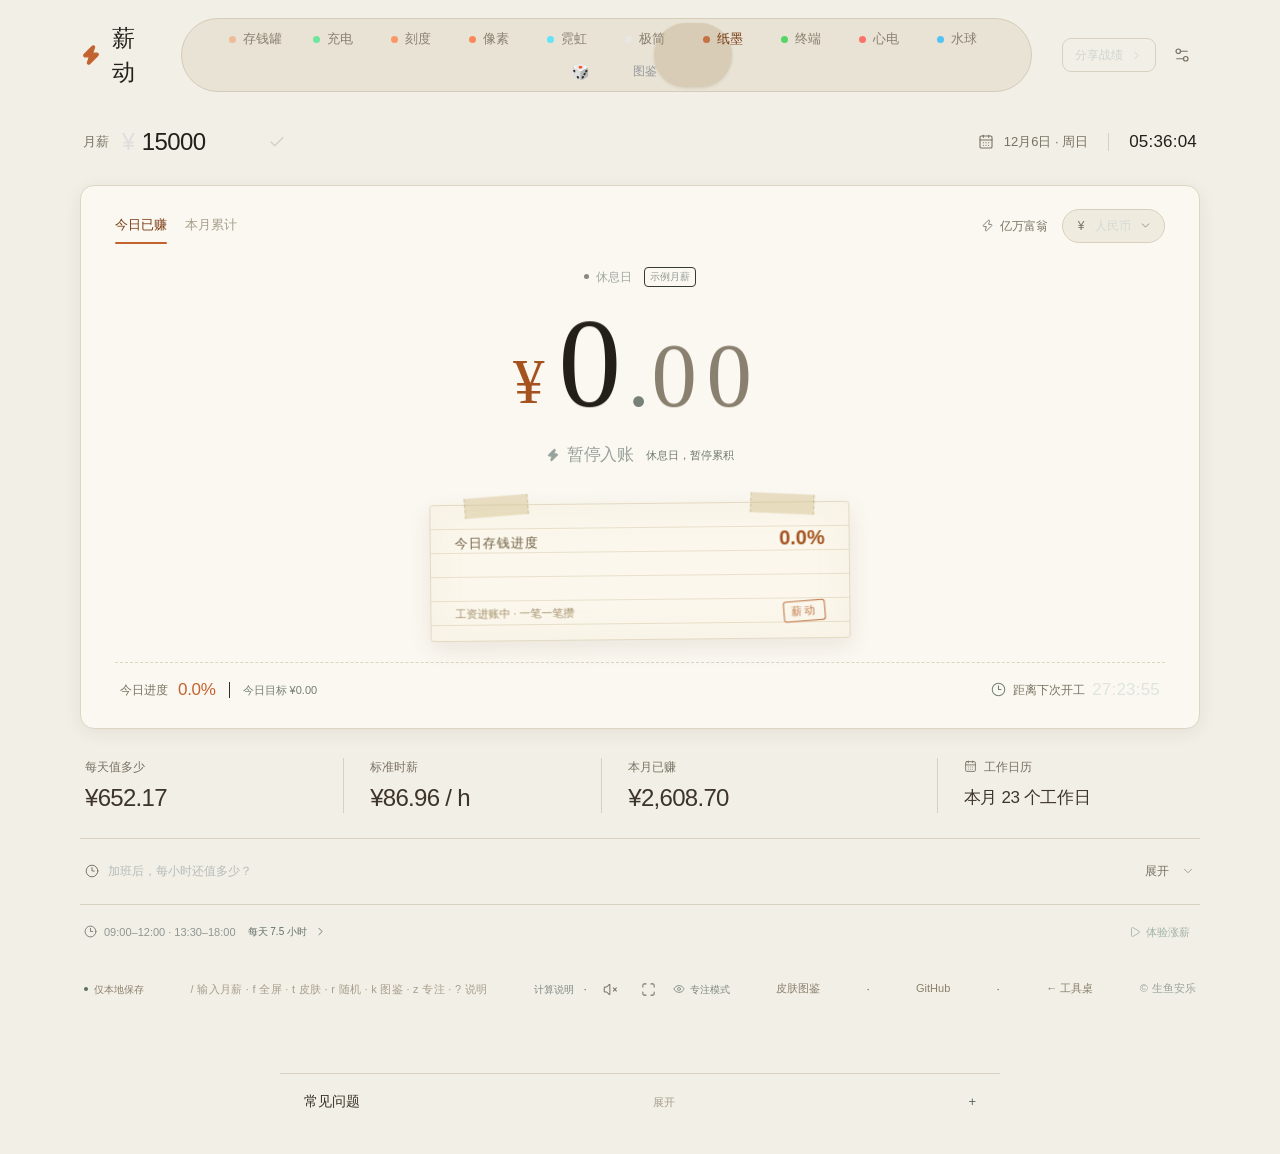
==== commit fd28d1bb: "Iter 2173: remove 14 dead scene-driver lines Drivers for ids that no longer exist in the DOM (old pr" ====
--- a/index.html
+++ b/index.html
@@ -1,5 +1,5 @@
 <!DOCTYPE html>
-<html lang="zh-CN"><head><meta http-equiv="Content-Type" content="text/html; charset=UTF-8"><link rel="stylesheet" href="./assets/css/app.css?v=20261205e">
+<html lang="zh-CN"><head><meta http-equiv="Content-Type" content="text/html; charset=UTF-8"><link rel="stylesheet" href="./assets/css/app.css?v=20261205f">
   
   <meta name="viewport" content="width=device-width,initial-scale=1,viewport-fit=cover">
   <meta name="theme-color" content="#131415">
@@ -852,9 +852,9 @@
   <dialog id="aboutDialog" class="modal about-modal" aria-labelledby="aboutTitle"><div class="dialog-body"><div class="dialog-heading"><div><div class="eyebrow">A CLEARER PICTURE</div><h2 id="aboutTitle">每一分钱，怎么算</h2></div><button class="icon-btn close-dialog" aria-label="关闭计算说明"><svg class="icon"><use href="#i-close"></use></svg></button></div><div class="about-content"><h3>工作时间内，收入随时钟增长</h3><p>月薪按当月实际工作日平均分摊。默认每天 09:00–12:00、13:30–18:00，共 7.5 小时。只有处于设定的工作时段才会增加今日收入；午休、下班后与休息日暂停。本月累计包含已经过去的工作日与今天已完成的部分。</p><div class="formula-block">日薪 = 月薪 ÷ 本月工作日<br>秒薪 = 日薪 ÷ 每天工作秒数<br>今日收入 = 秒薪 × 今天已完成的工作秒数</div><p>这是按时间分摊固定月薪的可视化，不是工资条或单位实际结薪金额。金额以人民币计算，其他币种只改变显示。</p><h3>节假日、补班与你自己的排班</h3><p>内置 2025、2026 年中国大陆节假日和调休补班。其他年份先按每周排班计算，并在日历明确提示；可点日期手动调整。你也可以选固定双休或自定义每周工作日。日期和作息跟随设备本地时区。</p><h3>加班，如何影响时薪</h3><p>首页滑杆模拟“每天固定加班”：实际时薪 =（日薪 + 每天额外加班费）÷（正常工时 + 每天加班时长）。加班记录计算“整月实际投入”：月薪 ÷（本月标准工时 + 本月已记加班工时）。计时器会排除正常工作时段，跨日按日期拆分。</p><h3>币种、汇率与亿万富翁模式</h3><p>真实币种使用 Frankfurter 汇率，并标注报价日期；可联网刷新或手动设置。断网仍能使用内置或此前缓存的汇率。“津巴布韦 · 亿万富翁”是旧币灵感的娱乐显示，默认 1 元 = 1,000 亿 Z$，不代表现行津巴布韦货币或可交易汇率。</p><h3>只属于你的浏览器</h3><p>工资、排班、加班与偏好保存在当前浏览器的本地存储中。刷新汇率只请求公开币种报价，不发送工资或记录。无账号、无统计追踪。建议固定文件位置和浏览器使用，以便持续读取设置。</p><h3>参考与数据来源</h3><ul><li><a href="https://github.com/oil-oil/dsh-oil-ui" target="_blank" rel="noopener noreferrer">Oil UI</a>：参考动效节奏和视觉主次。</li><li><a href="https://github.com/Jack-Cherish/zhuanlema" target="_blank" rel="noopener noreferrer">赚了么</a>：参考实时工资、小目标和加班时薪的交互思路。</li><li><a href="https://www.frankfurter.dev/" target="_blank" rel="noopener noreferrer">Frankfurter</a>：真实币种参考汇率。</li><li><a href="https://www.hys.gov.cn/hysrmzfw/c116484/zzzq/content/content_1856502837087371264.html" target="_blank" rel="noopener noreferrer">2025 年节假日安排</a> · <a href="https://www.beijing.gov.cn/zhengce/zhengcefagui/202511/t20251104_4258873.html" target="_blank" rel="noopener noreferrer">2026 年节假日安排</a></li></ul><h3>快捷键</h3><ul class="kbd-list"><li><b>/</b> 聚焦月薪输入</li><li><b>t</b> 轮换皮肤</li><li><b>k</b> 皮肤图鉴</li><li><b>p</b> 日/月视图切换</li><li><b>s</b> 分享战绩</li><li><b>b</b> 亿万富翁模式</li><li><b>g</b> 小目标</li><li><b>c</b> 工作日历</li><li><b>o</b> 记录加班</li><li><b>1–9/0</b> 直选皮肤</li><li><b>e</b> 体验模式</li><li><b>x</b> 换币种</li><li><b>a</b> 换强调色</li><li><b>n</b> 费率单位（秒/分/时）</li><li><b>q</b> 打工人语录开关</li><li><b>l</b> 浅色/深色模式</li><li><b>i</b> 安装到桌面（可安装时）</li><li><b>z</b> 专注模式</li><li><b>m</b> 音效开关</li><li><b>f</b> 全屏</li><li><b>?</b> 打开本说明</li><li><b>Esc</b> 退出专注/弹窗</li></ul><p class="about-signature">薪动 · 每一秒，都算数。<br>独立编写的单文件网页，打开即用。</p></div></div></dialog>
 
   <div class="toast-stack" id="toastStack" aria-live="polite" aria-atomic="true"></div>
-  <script src="./assets/js/salary-engine.js?v=20261205e" defer></script>
-  <script src="./assets/js/app.js?v=20261205e" defer></script>
-  <script src="./assets/js/deep-link.js?v=20261205e" defer></script>
+  <script src="./assets/js/salary-engine.js?v=20261205f" defer></script>
+  <script src="./assets/js/app.js?v=20261205f" defer></script>
+  <script src="./assets/js/deep-link.js?v=20261205f" defer></script>
   <script>
     if ('serviceWorker' in navigator && /^https?:/.test(location.origin)) {
       window.addEventListener('load', function () {
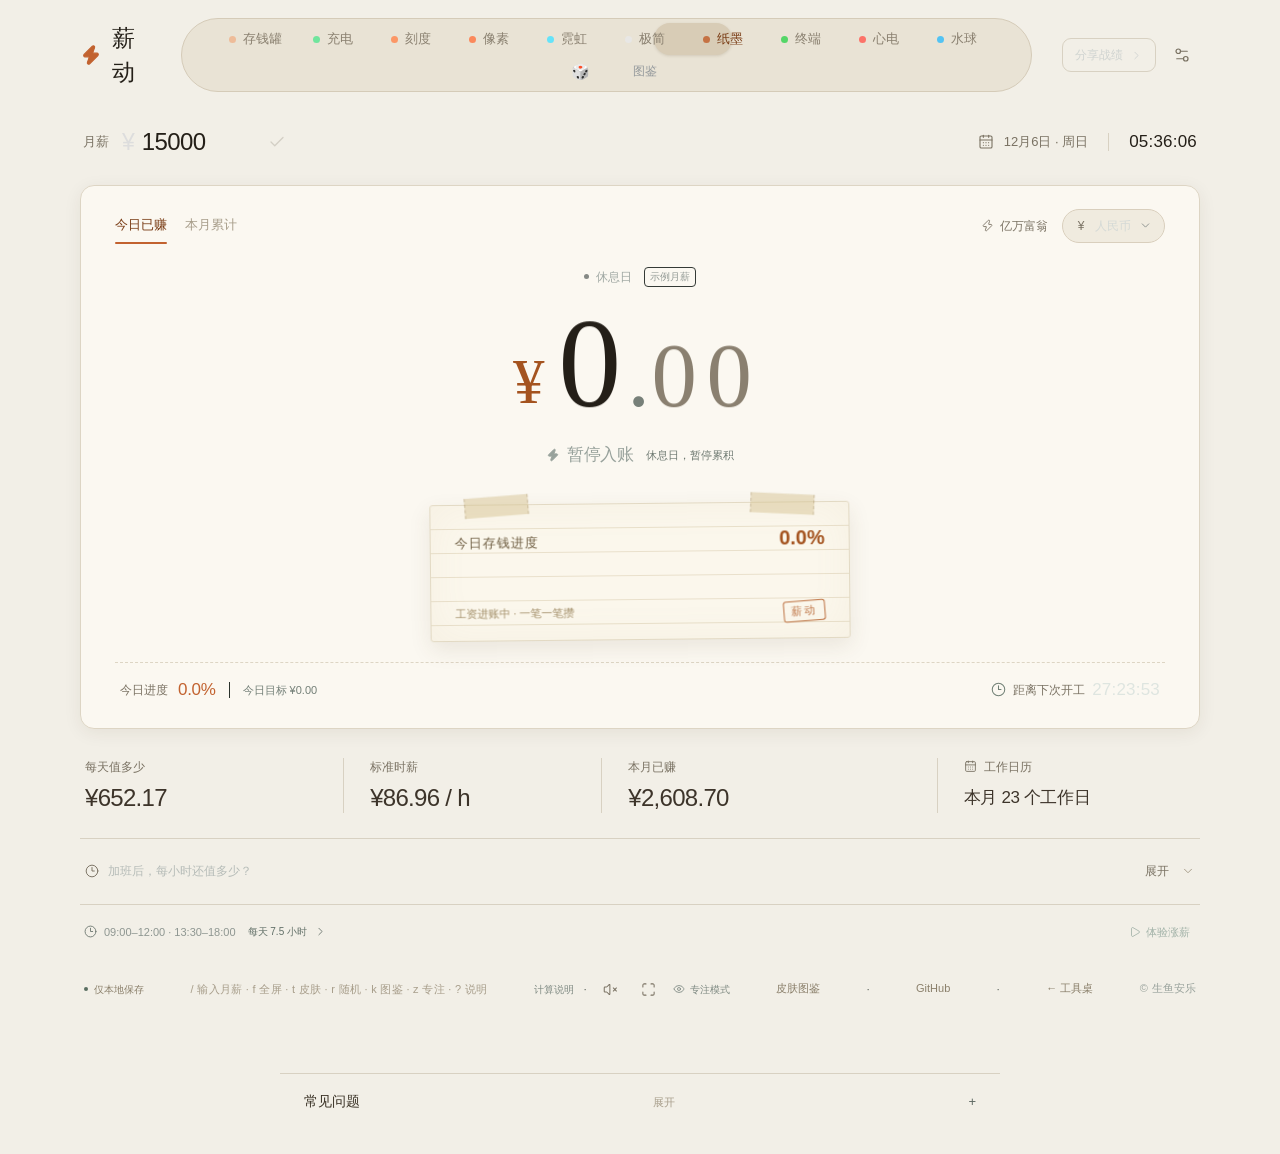
==== commit d9862112: "iter-2174: fix skin-bar slider — fixed row height + X/Y tracking, applySlider on slot refill Co-Auth" ====
--- a/index.html
+++ b/index.html
@@ -1,5 +1,5 @@
 <!DOCTYPE html>
-<html lang="zh-CN"><head><meta http-equiv="Content-Type" content="text/html; charset=UTF-8"><link rel="stylesheet" href="./assets/css/app.css?v=20261205f">
+<html lang="zh-CN"><head><meta http-equiv="Content-Type" content="text/html; charset=UTF-8"><link rel="stylesheet" href="./assets/css/app.css?v=20261205g">
   
   <meta name="viewport" content="width=device-width,initial-scale=1,viewport-fit=cover">
   <meta name="theme-color" content="#131415">
@@ -852,9 +852,9 @@
   <dialog id="aboutDialog" class="modal about-modal" aria-labelledby="aboutTitle"><div class="dialog-body"><div class="dialog-heading"><div><div class="eyebrow">A CLEARER PICTURE</div><h2 id="aboutTitle">每一分钱，怎么算</h2></div><button class="icon-btn close-dialog" aria-label="关闭计算说明"><svg class="icon"><use href="#i-close"></use></svg></button></div><div class="about-content"><h3>工作时间内，收入随时钟增长</h3><p>月薪按当月实际工作日平均分摊。默认每天 09:00–12:00、13:30–18:00，共 7.5 小时。只有处于设定的工作时段才会增加今日收入；午休、下班后与休息日暂停。本月累计包含已经过去的工作日与今天已完成的部分。</p><div class="formula-block">日薪 = 月薪 ÷ 本月工作日<br>秒薪 = 日薪 ÷ 每天工作秒数<br>今日收入 = 秒薪 × 今天已完成的工作秒数</div><p>这是按时间分摊固定月薪的可视化，不是工资条或单位实际结薪金额。金额以人民币计算，其他币种只改变显示。</p><h3>节假日、补班与你自己的排班</h3><p>内置 2025、2026 年中国大陆节假日和调休补班。其他年份先按每周排班计算，并在日历明确提示；可点日期手动调整。你也可以选固定双休或自定义每周工作日。日期和作息跟随设备本地时区。</p><h3>加班，如何影响时薪</h3><p>首页滑杆模拟“每天固定加班”：实际时薪 =（日薪 + 每天额外加班费）÷（正常工时 + 每天加班时长）。加班记录计算“整月实际投入”：月薪 ÷（本月标准工时 + 本月已记加班工时）。计时器会排除正常工作时段，跨日按日期拆分。</p><h3>币种、汇率与亿万富翁模式</h3><p>真实币种使用 Frankfurter 汇率，并标注报价日期；可联网刷新或手动设置。断网仍能使用内置或此前缓存的汇率。“津巴布韦 · 亿万富翁”是旧币灵感的娱乐显示，默认 1 元 = 1,000 亿 Z$，不代表现行津巴布韦货币或可交易汇率。</p><h3>只属于你的浏览器</h3><p>工资、排班、加班与偏好保存在当前浏览器的本地存储中。刷新汇率只请求公开币种报价，不发送工资或记录。无账号、无统计追踪。建议固定文件位置和浏览器使用，以便持续读取设置。</p><h3>参考与数据来源</h3><ul><li><a href="https://github.com/oil-oil/dsh-oil-ui" target="_blank" rel="noopener noreferrer">Oil UI</a>：参考动效节奏和视觉主次。</li><li><a href="https://github.com/Jack-Cherish/zhuanlema" target="_blank" rel="noopener noreferrer">赚了么</a>：参考实时工资、小目标和加班时薪的交互思路。</li><li><a href="https://www.frankfurter.dev/" target="_blank" rel="noopener noreferrer">Frankfurter</a>：真实币种参考汇率。</li><li><a href="https://www.hys.gov.cn/hysrmzfw/c116484/zzzq/content/content_1856502837087371264.html" target="_blank" rel="noopener noreferrer">2025 年节假日安排</a> · <a href="https://www.beijing.gov.cn/zhengce/zhengcefagui/202511/t20251104_4258873.html" target="_blank" rel="noopener noreferrer">2026 年节假日安排</a></li></ul><h3>快捷键</h3><ul class="kbd-list"><li><b>/</b> 聚焦月薪输入</li><li><b>t</b> 轮换皮肤</li><li><b>k</b> 皮肤图鉴</li><li><b>p</b> 日/月视图切换</li><li><b>s</b> 分享战绩</li><li><b>b</b> 亿万富翁模式</li><li><b>g</b> 小目标</li><li><b>c</b> 工作日历</li><li><b>o</b> 记录加班</li><li><b>1–9/0</b> 直选皮肤</li><li><b>e</b> 体验模式</li><li><b>x</b> 换币种</li><li><b>a</b> 换强调色</li><li><b>n</b> 费率单位（秒/分/时）</li><li><b>q</b> 打工人语录开关</li><li><b>l</b> 浅色/深色模式</li><li><b>i</b> 安装到桌面（可安装时）</li><li><b>z</b> 专注模式</li><li><b>m</b> 音效开关</li><li><b>f</b> 全屏</li><li><b>?</b> 打开本说明</li><li><b>Esc</b> 退出专注/弹窗</li></ul><p class="about-signature">薪动 · 每一秒，都算数。<br>独立编写的单文件网页，打开即用。</p></div></div></dialog>
 
   <div class="toast-stack" id="toastStack" aria-live="polite" aria-atomic="true"></div>
-  <script src="./assets/js/salary-engine.js?v=20261205f" defer></script>
-  <script src="./assets/js/app.js?v=20261205f" defer></script>
-  <script src="./assets/js/deep-link.js?v=20261205f" defer></script>
+  <script src="./assets/js/salary-engine.js?v=20261205g" defer></script>
+  <script src="./assets/js/app.js?v=20261205g" defer></script>
+  <script src="./assets/js/deep-link.js?v=20261205g" defer></script>
   <script>
     if ('serviceWorker' in navigator && /^https?:/.test(location.origin)) {
       window.addEventListener('load', function () {
--- a/assets/css/app.css
+++ b/assets/css/app.css
@@ -176,7 +176,7 @@
  */
 @font-face{font-family:'Barlow Condensed';font-style:normal;font-weight:600;font-display:swap;src:url([data-uri]) format('woff2');}
 :root{color-scheme:dark;--bg:#131415;--surface:#1a1c1d;--surface-2:#232526;--line:#303234;--text:#f3f4f4;--muted:#9a9da0;--dim:#666b6e;--accent:#67df92;--accent-rgb:103,223,146;--danger:#ff947a;--instrument:#080a09;--font-ui:'Geist',-apple-system,BlinkMacSystemFont,'Segoe UI','PingFang SC','Microsoft YaHei',sans-serif;--motion:cubic-bezier(.2,.75,.2,1);--num-width:.60em}
-*{box-sizing:border-box}html{min-width:320px;scroll-behavior:smooth}body{margin:0;background:var(--bg);color:var(--text);font-family:var(--font-ui);font-weight:400;font-size:14px;line-height:1.5;-webkit-font-smoothing:antialiased;transition:background-color .35s,color .35s}button,input,select{font:inherit}button{cursor:pointer;color:inherit;background:none;border:0;-webkit-tap-highlight-color:transparent}button,a,input{outline-offset:4px}button{touch-action:manipulation;transition:color .18s,background-color .18s,border-color .18s,transform .2s var(--motion)}button:active{transform:scale(.97);transition-duration:.08s}button:disabled{opacity:.42;cursor:default}a{color:inherit;text-decoration:none}input{color:var(--text);min-width:0}input[type=number]::-webkit-inner-spin-button,input[type=number]::-webkit-outer-spin-button{-webkit-appearance:none;margin:0}input[type=number]{-moz-appearance:textfield;appearance:textfield}button:focus-visible,a:focus-visible,input:focus-visible,summary:focus-visible{outline:2px solid var(--accent)}[hidden]{display:none!important}.sr-only{position:absolute!important;width:1px!important;height:1px!important;padding:0!important;margin:-1px!important;overflow:hidden!important;clip:rect(0,0,0,0)!important;white-space:nowrap!important;border:0!important}.icon{width:18px;height:18px;flex-shrink:0;display:inline-block;vertical-align:middle;fill:none;stroke:currentColor;stroke-width:1.65;stroke-linecap:round;stroke-linejoin:round}.rotate180{transform:rotate(180deg)}.page-shell{width:min(1120px,calc(100% - 88px));margin:auto}.app-header{height:110px;display:flex;align-items:center;justify-content:space-between;gap:30px}.brand{display:flex;gap:10px;align-items:center;font-size:23px;font-weight:550;letter-spacing:-.6px}.brand-icon{color:var(--accent);width:22px;height:22px;fill:var(--accent);stroke-width:1.2}.header-tools{display:flex;gap:8px}.icon-btn{width:36px;height:36px;display:inline-flex;align-items:center;justify-content:center;border:1px solid transparent;border-radius:10px;color:var(--muted);padding:0}.icon-btn:hover{color:var(--text);background:var(--surface-2)}.icon-btn[aria-pressed=true]{color:var(--accent)}.icon-btn .icon{width:18px;height:18px}.template-switch{display:flex;align-items:center;flex-wrap:wrap;justify-content:center;padding:4px;border:1px solid #333638;border-radius:50px;position:relative;background:#191b1c;gap:0;margin-left:auto;margin-right:auto;max-width:100%}.template-switch button{position:relative;z-index:1;display:flex;align-items:center;justify-content:center;gap:7px;width:88px;height:32px;color:#94999c;border-radius:50px;font-size:13px}.template-switch button:hover{color:#d5d8d9}.template-switch button.selected{color:var(--text)}.template-switch .icon{width:15px;height:15px}.template-slider{position:absolute;top:4px;left:4px;bottom:4px;width:88px;border-radius:40px;background:#36393a;box-shadow:0 1px 4px #0004;transition:transform .35s var(--motion),background .25s}.utility-row{display:flex;align-items:center;justify-content:space-between;min-height:70px;padding:9px 3px 20px;gap:20px}.salary-form{display:flex;align-items:center;gap:6px;position:relative}.salary-form label{color:var(--muted);font-size:13px;margin-right:7px}.salary-currency{font-size:23px;color:#ddd;line-height:1}.salary-form input{background:none;border:1px solid transparent;font-size:24px;font-weight:400;width:112px;padding:4px 0;letter-spacing:-.6px;border-radius:5px;font-family:'Geist',sans-serif;font-variant-numeric:tabular-nums}.salary-form input:hover{border-bottom-color:#4a4e50}.salary-form input:focus{background:#202324;padding-left:5px;outline:1px solid #46564a}.salary-form .apply-salary{opacity:.25;transition:opacity .2s}.salary-form:focus-within .apply-salary,.salary-form:hover .apply-salary{opacity:1;color:var(--accent)}.salary-form.is-dirty .apply-salary{opacity:1;color:var(--accent)}.utility-right{display:flex;gap:20px;align-items:center}.date-button{display:flex;gap:10px;align-items:center;color:var(--muted);font-size:13px;padding:6px 0}.date-button:hover{color:var(--text)}.date-button .icon{width:16px}.utility-divider{width:1px;height:18px;background:var(--line)}#currentTime{font-size:17px;font-weight:450;font-variant-numeric:tabular-nums;letter-spacing:.2px}.demo-banner{display:flex;align-items:center;justify-content:space-between;gap:18px;margin:0 0 16px;padding:12px 18px;border:1px solid #554934;background:#241f17;border-radius:12px;color:#ddc49a;font-size:12px}.demo-banner>span,.demo-banner>button{display:flex;align-items:center;gap:8px}.demo-banner b{font-weight:500}.demo-banner button{color:#eed9b6;white-space:nowrap}.demo-banner .icon{width:14px;height:14px}
+*{box-sizing:border-box}html{min-width:320px;scroll-behavior:smooth}body{margin:0;background:var(--bg);color:var(--text);font-family:var(--font-ui);font-weight:400;font-size:14px;line-height:1.5;-webkit-font-smoothing:antialiased;transition:background-color .35s,color .35s}button,input,select{font:inherit}button{cursor:pointer;color:inherit;background:none;border:0;-webkit-tap-highlight-color:transparent}button,a,input{outline-offset:4px}button{touch-action:manipulation;transition:color .18s,background-color .18s,border-color .18s,transform .2s var(--motion)}button:active{transform:scale(.97);transition-duration:.08s}button:disabled{opacity:.42;cursor:default}a{color:inherit;text-decoration:none}input{color:var(--text);min-width:0}input[type=number]::-webkit-inner-spin-button,input[type=number]::-webkit-outer-spin-button{-webkit-appearance:none;margin:0}input[type=number]{-moz-appearance:textfield;appearance:textfield}button:focus-visible,a:focus-visible,input:focus-visible,summary:focus-visible{outline:2px solid var(--accent)}[hidden]{display:none!important}.sr-only{position:absolute!important;width:1px!important;height:1px!important;padding:0!important;margin:-1px!important;overflow:hidden!important;clip:rect(0,0,0,0)!important;white-space:nowrap!important;border:0!important}.icon{width:18px;height:18px;flex-shrink:0;display:inline-block;vertical-align:middle;fill:none;stroke:currentColor;stroke-width:1.65;stroke-linecap:round;stroke-linejoin:round}.rotate180{transform:rotate(180deg)}.page-shell{width:min(1120px,calc(100% - 88px));margin:auto}.app-header{height:110px;display:flex;align-items:center;justify-content:space-between;gap:30px}.brand{display:flex;gap:10px;align-items:center;font-size:23px;font-weight:550;letter-spacing:-.6px}.brand-icon{color:var(--accent);width:22px;height:22px;fill:var(--accent);stroke-width:1.2}.header-tools{display:flex;gap:8px}.icon-btn{width:36px;height:36px;display:inline-flex;align-items:center;justify-content:center;border:1px solid transparent;border-radius:10px;color:var(--muted);padding:0}.icon-btn:hover{color:var(--text);background:var(--surface-2)}.icon-btn[aria-pressed=true]{color:var(--accent)}.icon-btn .icon{width:18px;height:18px}.template-switch{display:flex;align-items:center;flex-wrap:wrap;justify-content:center;padding:4px;border:1px solid #333638;border-radius:50px;position:relative;background:#191b1c;gap:0;margin-left:auto;margin-right:auto;max-width:100%}.template-switch button{position:relative;z-index:1;display:flex;align-items:center;justify-content:center;gap:7px;width:88px;height:32px;color:#94999c;border-radius:50px;font-size:13px}.template-switch button:hover{color:#d5d8d9}.template-switch button.selected{color:var(--text)}.template-switch .icon{width:15px;height:15px}.template-slider{position:absolute;top:4px;left:4px;height:32px;width:88px;border-radius:40px;background:#36393a;box-shadow:0 1px 4px #0004;transition:transform .35s var(--motion),background .25s}.utility-row{display:flex;align-items:center;justify-content:space-between;min-height:70px;padding:9px 3px 20px;gap:20px}.salary-form{display:flex;align-items:center;gap:6px;position:relative}.salary-form label{color:var(--muted);font-size:13px;margin-right:7px}.salary-currency{font-size:23px;color:#ddd;line-height:1}.salary-form input{background:none;border:1px solid transparent;font-size:24px;font-weight:400;width:112px;padding:4px 0;letter-spacing:-.6px;border-radius:5px;font-family:'Geist',sans-serif;font-variant-numeric:tabular-nums}.salary-form input:hover{border-bottom-color:#4a4e50}.salary-form input:focus{background:#202324;padding-left:5px;outline:1px solid #46564a}.salary-form .apply-salary{opacity:.25;transition:opacity .2s}.salary-form:focus-within .apply-salary,.salary-form:hover .apply-salary{opacity:1;color:var(--accent)}.salary-form.is-dirty .apply-salary{opacity:1;color:var(--accent)}.utility-right{display:flex;gap:20px;align-items:center}.date-button{display:flex;gap:10px;align-items:center;color:var(--muted);font-size:13px;padding:6px 0}.date-button:hover{color:var(--text)}.date-button .icon{width:16px}.utility-divider{width:1px;height:18px;background:var(--line)}#currentTime{font-size:17px;font-weight:450;font-variant-numeric:tabular-nums;letter-spacing:.2px}.demo-banner{display:flex;align-items:center;justify-content:space-between;gap:18px;margin:0 0 16px;padding:12px 18px;border:1px solid #554934;background:#241f17;border-radius:12px;color:#ddc49a;font-size:12px}.demo-banner>span,.demo-banner>button{display:flex;align-items:center;gap:8px}.demo-banner b{font-weight:500}.demo-banner button{color:#eed9b6;white-space:nowrap}.demo-banner .icon{width:14px;height:14px}
 .instrument{position:relative;overflow:hidden;border:1px solid #272c29;border-radius:32px;background:var(--instrument);padding:22px 34px 25px;min-height:410px;transition:background .35s,border-color .35s}.instrument-toolbar{display:flex;align-items:center;justify-content:space-between;gap:14px}.period-tabs{position:relative;display:flex;gap:18px}.period-tabs button{font-size:13px;color:var(--dim);padding:7px 0 9px;position:relative}.period-tabs button.selected{color:#dce1de}.period-tabs button:hover{color:var(--text)}.period-slide{position:absolute;width:24px;height:2px;border-radius:2px;background:var(--accent);bottom:0;left:0;transition:transform .3s var(--motion),width .3s var(--motion)}.currency-actions{display:flex;align-items:center;gap:14px}.currency-pill{display:flex;align-items:center;gap:8px;border:1px solid #303631;background:#131714;border-radius:50px;padding:7px 12px;font-size:12px;color:#d4d9d6;white-space:nowrap}.currency-pill:hover{border-color:#57655a}.currency-pill>.icon{width:13px;height:13px;color:#878d89}.currency-code{color:var(--muted);font-size:12px;min-width:12px}.rich-shortcut{display:flex;align-items:center;gap:6px;color:var(--muted);font-size:12px;padding:6px 0}.rich-shortcut .icon{width:13px;height:13px}.rich-shortcut:hover,.rich-shortcut.is-active{color:var(--accent)}.instrument-body{position:relative}.value-cluster{text-align:center;padding-top:22px}.hero-status{display:flex;justify-content:center;align-items:center;gap:7px;font-size:12px;color:#9fa7a2;min-height:22px}.status-dot{width:5px;height:5px;border-radius:50%;background:var(--accent);display:inline-block;box-shadow:0 0 8px rgba(var(--accent-rgb),.2)}.status-dot.idle,.status-dot.paused{background:#858985;box-shadow:none}.sample-badge,.fun-badge{margin-left:5px;font-size:10px;line-height:1.4;color:#939a95;border:1px solid #343a36;border-radius:4px;padding:2px 5px}.fun-badge{color:var(--accent);border-color:rgba(var(--accent-rgb),.23)}.amount-area{display:flex;justify-content:center;align-items:baseline;white-space:nowrap;position:relative;gap:6px;font-family:'Geist',sans-serif;line-height:1;min-height:139px;--amount-size:126px;font-size:var(--amount-size);padding:8px 0 0;letter-spacing:-5px;font-weight:400;font-variant-numeric:tabular-nums;font-feature-settings:'tnum' 1}.money-symbol{font-size:.5em;color:#e4e9e6;margin-right:3px;letter-spacing:-2px;font-weight:380;transform:translateY(-.04em)}.money-unit{font-size:.27em;font-weight:450;letter-spacing:-.8px;margin-left:5px;color:#a1aaa3}.odometer{display:inline-flex;align-items:baseline;position:relative;line-height:1.08;font-variant-numeric:tabular-nums;font-weight:400;letter-spacing:0;min-height:1.08em}.digit-slot{display:inline-block;position:relative;overflow:hidden;width:var(--num-width);height:1.08em;vertical-align:bottom;flex:none}.digit-slot.small,.num-mark.small{font-size:.72em;color:#778079}.digit-inner{display:flex;flex-direction:column;will-change:transform;transform:translateY(0);transition:transform .28s cubic-bezier(.23,.8,.25,1)}.digit-inner>span{display:block;width:100%;height:1.08em;line-height:1.08;text-align:center;flex:none}.num-mark{display:inline-block;width:.22em;letter-spacing:0;text-align:center;font-weight:400}.num-mark.comma{width:.19em;color:#a4aea7}.income-caption{display:flex;align-items:center;justify-content:center;gap:12px;margin-top:10px;min-height:27px;color:var(--accent)}.rate-pill{display:inline-flex;gap:7px;align-items:center;font-size:17px;font-weight:450;letter-spacing:-.2px}.rate-pill>.icon{width:14px;height:14px;fill:currentColor;stroke-width:1.4}.income-caption #incomeCaption{font-size:11px;color:#6e7971}.fun-conversion{font-size:11px;color:#8e9891;padding-top:6px;font-variant-numeric:tabular-nums}.energy-stage{margin:28px 14px 23px;position:relative}.charge-visual{padding:0 15px}.charge-capsule{height:72px;display:flex;align-items:center;padding:0 38px;background:#010302;border:1px solid #272f29;border-radius:999px;box-shadow:0 2px 0 #ffffff02 inset;position:relative}.charge-track{height:6px;background:#2b302c;border-radius:10px;position:relative;flex:1;margin-right:10px}.charge-fill{height:100%;border-radius:10px;background:var(--accent);position:relative;width:0;overflow:hidden;box-shadow:0 0 5px rgba(var(--accent-rgb),.10);transition:width .8s linear;min-width:0}.charge-stream{position:absolute;left:-45px;top:0;height:100%;width:55px;background:linear-gradient(90deg,transparent,#c6ffda90,transparent);animation:charge-flow 2.2s linear infinite;opacity:0}.charge-stream.delayed{animation-delay:1.1s}.charge-head{position:absolute;top:50%;left:0;transform:translate(-50%,-50%);display:flex;align-items:center;gap:4px;justify-content:center;padding:3px 8px;border-radius:30px;background:#7be5a0;color:#0a3d1d;box-shadow:0 0 14px rgba(var(--accent-rgb),.3),0 0 4px rgba(var(--accent-rgb),.35);font-size:12px;line-height:20px;font-weight:550;min-width:72px;z-index:2;transition:left .8s linear,background-color .25s,box-shadow .25s;font-variant-numeric:tabular-nums;will-change:filter}.charge-head .icon{width:13px;height:13px;fill:currentColor;stroke-width:1.25}.charge-terminal{width:5px;height:18px;border-radius:4px;background:#343c36;margin-left:25px;flex:none}.instrument.is-working .charge-head{animation:head-breathe 1s ease-out infinite}.instrument.is-working .charge-stream{opacity:1}.instrument:not(.is-working) .charge-head{box-shadow:none;background:#7b8b80;color:#15231a}.instrument:not(.is-working) .charge-fill{background:#6d9078}.instrument:not(.is-working) .charge-stream{animation-play-state:paused;opacity:0}.instrument:not(.is-working) .rate-pill{color:#98a29c}.instrument-footer{display:flex;justify-content:space-between;align-items:center;gap:14px;color:#9ca59f;font-size:12px;padding:0 5px}.progress-info{display:flex;align-items:center;gap:10px}.progress-info>strong{font-family:'Geist',sans-serif;color:var(--accent);font-weight:500;font-size:17px;letter-spacing:-.3px;font-variant-numeric:tabular-nums}.progress-info>strong span{font-size:12px;margin-left:2px}.day-target{padding-left:13px;margin-left:3px;border-left:1px solid #2a322c;color:#737f77;font-size:11px}.clockout{display:flex;align-items:center;gap:7px;white-space:nowrap}.clockout .icon{width:15px;height:15px;color:#718076}.clockout strong{font-weight:450;color:#dee5e0;font-size:17px;font-variant-numeric:tabular-nums;letter-spacing:.2px}.meter-visual,.pixel-visual{display:none}.meter-ruler{display:flex;justify-content:space-between;color:#666b67;font-size:11px;font-variant-numeric:tabular-nums;margin-bottom:12px}.segment-bars{display:flex;justify-content:space-between;height:72px;gap:10px}.segment-bar{flex:1;background:#2d2c29;border-radius:4px;position:relative;overflow:hidden;transform:translateZ(0)}.segment-bar>span{position:absolute;left:0;bottom:0;right:0;height:0;background:var(--accent);border-radius:4px;transition:height .65s linear}.segment-bar.is-active{box-shadow:0 0 14px rgba(var(--accent-rgb),.16)}.segment-bar.is-active>span{background:#ffa277}.instrument.is-working .segment-bar.is-active{animation:segment-breathe 1s ease-out infinite}.meter-caption{display:flex;justify-content:space-between;font-size:10px;color:#71726d;margin-top:12px}.tiny-signal{display:inline-flex;align-items:center;gap:2px;height:12px}.tiny-signal i{width:2px;height:3px;background:var(--accent);border-radius:2px}.tiny-signal i:nth-child(2){height:6px}.tiny-signal i:nth-child(3){height:9px}.instrument.is-working .tiny-signal i{animation:signal 1s ease infinite}.instrument.is-working .tiny-signal i:nth-child(2){animation-delay:.14s}.instrument.is-working .tiny-signal i:nth-child(3){animation-delay:.28s}.pixel-heading{display:flex;justify-content:space-between;align-items:center;color:#c5c7c7;font-size:12px;margin-bottom:20px}.pixel-key{display:flex;align-items:center;gap:5px;color:#737474;font-size:10px}.pixel-key i{width:5px;height:5px;background:var(--accent);display:inline-block}.pixel-key i:nth-child(2){margin-left:6px;background:#424241}#pixelCanvas{display:block;width:100%;height:250px}.pixel-axis{display:flex;justify-content:space-between;color:#7b7c79;font-size:10px;margin-top:10px;font-variant-numeric:tabular-nums}
 .summary-strip{display:grid;grid-template-columns:1fr 1fr 1.3fr 1fr;gap:0;margin:26px 0 0;padding:3px 5px 25px;border-bottom:1px solid var(--line)}.summary-item{text-align:left;padding:0 26px;border-left:1px solid var(--line);display:flex;flex-direction:column;gap:7px;min-width:0}.summary-item:first-child{padding-left:0;border:0}.summary-item:last-child{padding-right:0}.summary-item>span{color:var(--muted);font-size:12px;display:flex;align-items:center;gap:7px}.summary-item>span>.icon{width:13px;height:13px}.summary-item>strong{font-size:24px;font-family:'Geist',var(--font-ui);font-weight:400;letter-spacing:-.7px;line-height:1.25;font-variant-numeric:tabular-nums}.summary-item strong small{font-size:11px;color:var(--muted);font-weight:400;margin-left:4px}.summary-calendar>strong{font-size:17px;letter-spacing:-.4px;line-height:30px}.summary-item:is(button):hover>strong{color:var(--accent)}.overtime-strip{display:grid;grid-template-columns:1.2fr 1fr .8fr;align-items:center;column-gap:35px;row-gap:12px;margin:0;padding:23px 5px 22px;border-bottom:1px solid var(--line);min-height:118px}.overtime-control-label{display:flex;justify-content:space-between;align-items:center;gap:10px;color:#b6bcba;font-size:12px;margin-bottom:15px}.overtime-control-label label strong{font-family:Geist,sans-serif;font-size:17px;font-weight:450;color:var(--text);margin:0 5px}.overtime-control-label .text-btn{font-size:11px;color:#747c78}.text-btn{display:inline-flex;align-items:center;gap:5px;font-size:12px;color:var(--muted);padding:0}.text-btn:hover{color:var(--accent)}.text-btn .icon{width:13px;height:13px}input[type=range]{display:block;width:100%;height:5px;appearance:none;-webkit-appearance:none;background:linear-gradient(to right,var(--accent) 0%,var(--accent) var(--range-progress,0%),#373c39 var(--range-progress,0%),#373c39 100%);border-radius:10px;outline-offset:7px;cursor:pointer;margin:0;accent-color:var(--accent);padding:0}input[type=range]::-webkit-slider-thumb{appearance:none;width:15px;height:15px;border-radius:50%;background:#f0f3f1;border:2px solid #bfc9c2;box-shadow:0 1px 4px #0005;transition:box-shadow .2s,transform .2s}input[type=range]:hover::-webkit-slider-thumb{box-shadow:0 0 0 5px rgba(var(--accent-rgb),.13)}input[type=range]:active::-webkit-slider-thumb{transform:scale(1.12)}input[type=range]::-moz-range-thumb{width:13px;height:13px;border-radius:50%;background:#e4ebe6;border:2px solid #bfc9c2}.range-ticks{display:flex;justify-content:space-between;font-size:9px;color:#737b76;margin-top:11px}.overtime-result{display:flex;gap:18px;align-items:center;padding-left:30px;border-left:1px solid var(--line)}.overtime-result>div:first-child{min-width:0;flex:1}.overtime-result>div>span{font-size:11px;color:var(--muted)}.actual-hourly{display:flex;align-items:baseline;gap:12px;flex-wrap:wrap;min-height:37px;margin-top:6px}.actual-hourly>strong{font-size:27px;line-height:1.25;font-family:Geist,sans-serif;font-weight:400;font-variant-numeric:tabular-nums;letter-spacing:-.8px}.loss-badge{font-size:11px;white-space:nowrap;color:var(--danger)}.actual-track{height:2px;background:#353a37;border-radius:2px;margin-top:8px;overflow:hidden}.actual-track>i{display:block;height:100%;width:100%;background:var(--accent);transition:width .35s var(--motion),background .35s}.discount-badge{border:1px solid #393d3a;border-radius:9px;display:flex;align-items:baseline;gap:3px;padding:7px 8px;color:#a9b4ad;flex-shrink:0}.discount-badge strong{font-size:21px;font-weight:400;font-family:Geist,sans-serif;letter-spacing:-.5px}.discount-badge span{font-size:10px}.overtime-extra{align-self:center;display:flex;flex-direction:column;gap:8px;padding-left:20px;border-left:1px solid var(--line)}#overtimeScenarioNote{font-size:10px;line-height:1.7;color:#7a847e;max-width:190px}.extra-pay-field{display:flex;gap:5px;align-items:center;font-size:10px;color:var(--muted);margin-top:1px}.extra-pay-field input{width:67px;height:28px;padding:3px 5px;border:1px solid var(--line);background:var(--surface);border-radius:6px;font-size:12px}.bottom-row{display:flex;align-items:center;justify-content:space-between;gap:20px;padding:18px 4px 10px}.schedule-link{font-size:11px;gap:7px;color:#8e9691}.schedule-link .icon{width:13px;height:13px;color:#6c7770}.schedule-hours{font-size:10px;color:#627068;margin-left:5px}.demo-button{font-size:11px;color:#a2b2a8;display:flex;gap:5px;align-items:center;white-space:nowrap}.demo-button .icon{width:12px;height:12px}.demo-button:hover{color:var(--accent)}.app-footer{display:flex;justify-content:space-between;align-items:center;font-size:10px;padding:24px 4px 22px;color:#636d67}.app-footer>div{display:flex;align-items:center;gap:10px}.app-footer .text-btn{font-size:10px;color:#7e8982}.app-footer .text-btn:hover{color:var(--text)}.app-footer .text-btn .icon{width:12px;height:12px}.save-state{display:flex;gap:6px;align-items:center}.save-state i{width:4px;height:4px;border-radius:50%;background:#5a6e61}.footer-dot{color:#454e47}.toast-stack{position:fixed;bottom:26px;left:50%;transform:translateX(-50%);z-index:100;pointer-events:none;display:flex;flex-direction:column;align-items:center;gap:9px;width:max-content;max-width:calc(100% - 32px)}.toast{display:flex;gap:9px;align-items:center;padding:12px 18px;border:1px solid #424843;background:#242a26ed;backdrop-filter:blur(14px);box-shadow:0 8px 30px #0004;border-radius:12px;font-size:12px;color:#e5ebe7;animation:toast-in .25s var(--motion) both;text-align:center;max-width:100%}.toast .icon{color:var(--accent);width:15px;height:15px;flex:none}.toast.leaving{animation:toast-out .18s ease-in both}.entrance{animation:entrance .5s var(--motion) both}.summary-strip.entrance{animation-delay:.06s}.overtime-strip.entrance{animation-delay:.1s}.instrument.template-changing .instrument-body{animation:template-in .28s var(--motion)}.instrument.fun-entry .amount-area{animation:wealth-entry .48s var(--motion)}.instrument.fun-entry .charge-head{box-shadow:0 0 25px rgba(var(--accent-rgb),.65)}
 body[data-template=meter]{--bg:#171715;--surface:#201f1d;--surface-2:#292724;--line:#34322e;--accent:#ff8a52;--accent-rgb:255,138,82;--instrument:#10100f;--muted:#a39f99;--dim:#716e68}.instrument.is-fun{border-color:rgba(var(--accent-rgb),.3)}body[data-template=meter] .instrument{border-color:#302d28;border-radius:24px;padding:22px 36px 25px}body[data-template=meter] .value-cluster{padding-top:28px;position:relative;text-align:left}body[data-template=meter] .hero-status{justify-content:flex-start;padding-left:6px}body[data-template=meter] .amount-area{justify-content:flex-start;font-family:'Barlow Condensed','Geist',sans-serif;font-weight:600;--amount-size:145px;min-height:143px;gap:9px}body[data-template=meter] .odometer{font-family:'Barlow Condensed',sans-serif;font-weight:600;--num-width:.46em}body[data-template=meter] .digit-slot.small{color:#79756c}body[data-template=meter] .money-symbol{font-family:'Geist';font-weight:350;font-size:.39em}body[data-template=meter] .income-caption{position:absolute;right:0;top:85px;flex-direction:column;align-items:flex-end;gap:7px}body[data-template=meter] .fun-conversion{text-align:right;margin-top:-14px;padding-bottom:12px}body[data-template=meter] .energy-stage{margin:26px 3px 19px}body[data-template=meter] .charge-visual{display:none}body[data-template=meter] .meter-visual{display:block}body[data-template=meter] .currency-pill{background:#191714;border-color:#383229}body[data-template=meter] .template-slider{background:#493425}body[data-template=meter] .template-switch button.selected{color:#ffb080}body[data-template=meter] .period-tabs button.selected{color:#e7e0d7}body[data-template=meter] .instrument-footer{color:#a49e94}body[data-template=meter] .summary-item strong{color:#e5dfd6}body[data-template=meter] .schedule-link,body[data-template=meter] .schedule-link .icon{color:#9e978b}body[data-template=meter] .sample-badge,body[data-template=meter] .fun-badge{border-color:#464037}body[data-template=meter] .income-caption #incomeCaption{color:#8d8578}
@@ -185,7 +185,7 @@
 @keyframes charge-flow{0%{left:-55px}100%{left:100%}}@keyframes head-breathe{0%,100%{filter:brightness(1)}15%{filter:brightness(1.3)}45%{filter:brightness(1)}}@keyframes segment-breathe{0%,100%{filter:brightness(1)}18%{filter:brightness(1.23)}50%{filter:brightness(1)}}@keyframes signal{0%,100%{opacity:.4}40%{opacity:1}}@keyframes entrance{from{opacity:0;transform:translateY(9px)}to{opacity:1;transform:translateY(0)}}@keyframes template-in{from{opacity:.25;transform:translateY(5px)}to{opacity:1;transform:translateY(0)}}@keyframes wealth-entry{0%{filter:brightness(1)}35%{filter:brightness(1.35)}100%{filter:brightness(1)}}@keyframes toast-in{from{opacity:0;transform:translateY(8px) scale(.98)}to{opacity:1;transform:translateY(0) scale(1)}}@keyframes toast-out{to{opacity:0;transform:translateY(5px)}}
 @media(min-width:1600px){.page-shell{width:min(1180px,calc(100% - 110px))}.app-header{height:130px}.utility-row{padding-bottom:25px}.instrument{min-height:460px;padding-top:25px}.value-cluster{padding-top:32px}.amount-area{--amount-size:145px;min-height:160px}.energy-stage{margin-top:34px;margin-bottom:28px}.charge-capsule{height:78px}.summary-strip{padding-bottom:32px;margin-top:30px}.overtime-strip{padding-top:30px;padding-bottom:30px}body[data-template=pixel] .amount-area{--amount-size:98px}body[data-template=pixel] .instrument{min-height:460px}body[data-template=pixel] .instrument-body{min-height:320px}#pixelCanvas{height:275px}}
 @media(max-width:1100px){.page-shell{width:calc(100% - 52px)}.app-header{height:98px}.instrument{padding:22px 25px;min-height:394px}.amount-area{--amount-size:118px;min-height:132px}.energy-stage{margin-left:0;margin-right:0}.income-caption #incomeCaption{font-size:10px}.summary-item{padding:0 20px}.overtime-strip{grid-template-columns:1.2fr 1fr;column-gap:30px}.overtime-extra{border:0;padding:0;grid-column:1/-1;flex-direction:row;align-items:center;justify-content:space-between;gap:10px;margin-top:1px}.overtime-extra #overtimeScenarioNote{max-width:none}.extra-pay-field{margin-left:auto}.schedule-hours{display:none}body[data-template=pixel] .amount-area{--amount-size:73px}body[data-template=pixel] .instrument-body{gap:25px}body[data-template=pixel] .energy-stage{padding-left:25px}body[data-template=meter] .amount-area{--amount-size:132px}body[data-template=meter] .income-caption{top:80px}.segment-bars{gap:8px;height:67px}}
-@media(max-width:760px){.page-shell{width:calc(100% - 32px);max-width:600px}.app-header{height:auto;min-height:100px;padding:21px 2px 18px;display:grid;grid-template-columns:1fr auto;gap:18px 10px}.brand{font-size:21px}.brand-icon{width:19px;height:19px}.header-tools{gap:5px;grid-column:2;grid-row:1}.template-switch{grid-row:2;grid-column:1/-1;justify-self:center;margin:0;padding:3px}.template-slider{top:3px;left:3px;bottom:3px;width:92px}.template-switch button{width:92px;height:32px;font-size:12px}.utility-row{min-height:58px;padding:10px 3px 16px;gap:10px}.salary-form input{font-size:20px;width:88px}.salary-currency{font-size:19px}.salary-form label{font-size:11px;margin-right:3px}.salary-form{gap:3px}.salary-form .apply-salary{width:25px;height:30px}.salary-form .apply-salary .icon{width:14px}.utility-right{gap:10px}.date-button{font-size:10px;gap:5px}.date-button .icon{width:13px;height:13px}#currentTime{font-size:13px}.utility-divider{height:13px}.instrument{padding:17px 18px 20px;border-radius:26px;min-height:390px}.instrument-toolbar{align-items:center;gap:8px}.period-tabs{gap:12px}.period-tabs button{font-size:11px;padding-bottom:8px}.currency-actions{gap:9px}.currency-pill{padding:5px 8px;font-size:10px;gap:5px}.currency-pill .icon{width:10px}.currency-code{font-size:10px}.rich-shortcut{font-size:10px;gap:4px}.rich-shortcut .icon{width:12px}.value-cluster{padding-top:30px}.hero-status{font-size:10px;gap:6px}.sample-badge,.fun-badge{font-size:9px;padding:1px 4px}.amount-area{--amount-size:88px;min-height:102px;gap:3px;padding-top:9px}.money-symbol{margin-right:0;font-size:.45em}.money-unit{font-size:.25em}.digit-slot.small{font-size:.74em}.income-caption{gap:8px;flex-direction:column;margin-top:5px}.rate-pill{font-size:15px;gap:5px}.rate-pill .icon{width:12px}.income-caption #incomeCaption{font-size:10px}.energy-stage{margin:25px 0 24px}.charge-visual{padding:0}.charge-capsule{height:60px;padding:0 26px}.charge-track{height:5px;margin-right:0}.charge-head{font-size:10px;padding:2px 6px;min-width:62px;line-height:18px;gap:2px}.charge-head .icon{width:11px;height:11px}.charge-terminal{height:14px;width:4px;margin-left:17px}.instrument-footer{gap:5px;padding:0;font-size:10px}.progress-info{gap:5px}.progress-info>strong{font-size:14px}.progress-info>strong span{font-size:10px}.day-target{display:none}.clockout{gap:5px}.clockout .icon{width:12px;height:12px}.clockout strong{font-size:14px}.summary-strip{grid-template-columns:repeat(2,1fr);row-gap:21px;padding:3px 4px 22px;margin-top:24px}.summary-item{padding:0 20px;gap:5px}.summary-item:nth-child(3){border:0;padding-left:0}.summary-item>span{font-size:11px}.summary-item>strong{font-size:22px}.summary-calendar>strong{font-size:16px;line-height:27px}.overtime-strip{column-gap:24px;grid-template-columns:1.2fr 1fr;padding:21px 4px 19px;row-gap:14px}.overtime-control-label{gap:8px;margin-bottom:15px;font-size:10px;flex-wrap:wrap}.overtime-control-label label strong{font-size:15px;margin:0 3px}.overtime-control-label .text-btn{font-size:9px}.overtime-control-label .text-btn .icon{width:11px}.overtime-result{padding-left:18px;gap:8px}.overtime-result>div>span{font-size:10px}.actual-hourly{gap:5px;min-height:32px;margin-top:4px}.actual-hourly>strong{font-size:22px}.loss-badge{font-size:10px}.discount-badge{display:none}.overtime-extra{gap:8px}.overtime-extra .text-btn{font-size:10px}.overtime-extra #overtimeScenarioNote{font-size:9px;max-width:205px}.bottom-row{padding:17px 4px 8px;gap:8px}.schedule-link{font-size:10px;gap:4px}.schedule-link .icon{width:11px;height:11px}.demo-button{font-size:10px;gap:4px}.app-footer{padding:23px 4px 20px;font-size:9px}.app-footer .text-btn{font-size:9px}.app-footer>div{gap:8px}.demo-banner{font-size:10px;padding:10px 12px;gap:8px;flex-wrap:wrap}.demo-banner .icon{width:12px;height:12px}.fun-conversion{font-size:9px}body[data-template=meter] .instrument{padding:17px 20px 20px;border-radius:22px}body[data-template=meter] .value-cluster{padding-top:25px}body[data-template=meter] .hero-status{padding-left:0}body[data-template=meter] .amount-area{--amount-size:104px;min-height:111px}body[data-template=meter] .income-caption{position:static;align-items:flex-start;flex-direction:row;margin-top:4px;gap:10px}body[data-template=meter] .income-caption #incomeCaption{align-self:center;font-size:9px}body[data-template=meter] .fun-conversion{text-align:left;margin:0;padding-bottom:0}body[data-template=meter] .energy-stage{margin:26px 0 20px}.segment-bars{height:63px;gap:6px}.segment-bar{border-radius:3px}.segment-bar>span{border-radius:3px}.meter-ruler{font-size:9px;margin-bottom:10px}.meter-caption{font-size:9px;margin-top:10px}body[data-template=pixel] .instrument{padding:12px 3px 20px;min-height:620px}body[data-template=pixel] .instrument-toolbar{margin-bottom:20px}body[data-template=pixel] .instrument-body{display:flex;flex-direction:column;gap:25px;align-items:stretch}body[data-template=pixel] .value-cluster{padding-bottom:0}body[data-template=pixel] .amount-area{--amount-size:88px;min-height:102px;margin-top:4px}body[data-template=pixel] .income-caption{gap:5px;flex-direction:row;align-items:center}body[data-template=pixel] .rate-pill{font-size:14px}body[data-template=pixel] .energy-stage{border-left:0;padding-left:0;margin:0}#pixelCanvas{height:230px}.pixel-heading{font-size:11px;margin-bottom:16px}.pixel-key{font-size:9px}.pixel-axis{font-size:9px;margin-top:10px}body[data-template=pixel] .instrument-footer{margin-top:24px}body.is-focus .app-header{min-height:100px}body.is-focus .instrument{min-height:470px;margin-top:35px}body.is-focus .amount-area{--amount-size:92px}body.is-focus .value-cluster{padding-top:45px}body.is-focus .energy-stage{margin-top:40px;margin-bottom:40px}body.is-focus[data-template=pixel] .instrument-body{margin:10px 0}body.is-focus[data-template=pixel] .amount-area{--amount-size:90px}body.is-focus[data-template=pixel] .value-cluster{padding-top:12px}body.is-focus[data-template=pixel] .energy-stage{margin:0}}
+@media(max-width:760px){.page-shell{width:calc(100% - 32px);max-width:600px}.app-header{height:auto;min-height:100px;padding:21px 2px 18px;display:grid;grid-template-columns:1fr auto;gap:18px 10px}.brand{font-size:21px}.brand-icon{width:19px;height:19px}.header-tools{gap:5px;grid-column:2;grid-row:1}.template-switch{grid-row:2;grid-column:1/-1;justify-self:center;margin:0;padding:3px}.template-slider{top:3px;left:3px;height:32px;width:92px}.template-switch button{width:92px;height:32px;font-size:12px}.utility-row{min-height:58px;padding:10px 3px 16px;gap:10px}.salary-form input{font-size:20px;width:88px}.salary-currency{font-size:19px}.salary-form label{font-size:11px;margin-right:3px}.salary-form{gap:3px}.salary-form .apply-salary{width:25px;height:30px}.salary-form .apply-salary .icon{width:14px}.utility-right{gap:10px}.date-button{font-size:10px;gap:5px}.date-button .icon{width:13px;height:13px}#currentTime{font-size:13px}.utility-divider{height:13px}.instrument{padding:17px 18px 20px;border-radius:26px;min-height:390px}.instrument-toolbar{align-items:center;gap:8px}.period-tabs{gap:12px}.period-tabs button{font-size:11px;padding-bottom:8px}.currency-actions{gap:9px}.currency-pill{padding:5px 8px;font-size:10px;gap:5px}.currency-pill .icon{width:10px}.currency-code{font-size:10px}.rich-shortcut{font-size:10px;gap:4px}.rich-shortcut .icon{width:12px}.value-cluster{padding-top:30px}.hero-status{font-size:10px;gap:6px}.sample-badge,.fun-badge{font-size:9px;padding:1px 4px}.amount-area{--amount-size:88px;min-height:102px;gap:3px;padding-top:9px}.money-symbol{margin-right:0;font-size:.45em}.money-unit{font-size:.25em}.digit-slot.small{font-size:.74em}.income-caption{gap:8px;flex-direction:column;margin-top:5px}.rate-pill{font-size:15px;gap:5px}.rate-pill .icon{width:12px}.income-caption #incomeCaption{font-size:10px}.energy-stage{margin:25px 0 24px}.charge-visual{padding:0}.charge-capsule{height:60px;padding:0 26px}.charge-track{height:5px;margin-right:0}.charge-head{font-size:10px;padding:2px 6px;min-width:62px;line-height:18px;gap:2px}.charge-head .icon{width:11px;height:11px}.charge-terminal{height:14px;width:4px;margin-left:17px}.instrument-footer{gap:5px;padding:0;font-size:10px}.progress-info{gap:5px}.progress-info>strong{font-size:14px}.progress-info>strong span{font-size:10px}.day-target{display:none}.clockout{gap:5px}.clockout .icon{width:12px;height:12px}.clockout strong{font-size:14px}.summary-strip{grid-template-columns:repeat(2,1fr);row-gap:21px;padding:3px 4px 22px;margin-top:24px}.summary-item{padding:0 20px;gap:5px}.summary-item:nth-child(3){border:0;padding-left:0}.summary-item>span{font-size:11px}.summary-item>strong{font-size:22px}.summary-calendar>strong{font-size:16px;line-height:27px}.overtime-strip{column-gap:24px;grid-template-columns:1.2fr 1fr;padding:21px 4px 19px;row-gap:14px}.overtime-control-label{gap:8px;margin-bottom:15px;font-size:10px;flex-wrap:wrap}.overtime-control-label label strong{font-size:15px;margin:0 3px}.overtime-control-label .text-btn{font-size:9px}.overtime-control-label .text-btn .icon{width:11px}.overtime-result{padding-left:18px;gap:8px}.overtime-result>div>span{font-size:10px}.actual-hourly{gap:5px;min-height:32px;margin-top:4px}.actual-hourly>strong{font-size:22px}.loss-badge{font-size:10px}.discount-badge{display:none}.overtime-extra{gap:8px}.overtime-extra .text-btn{font-size:10px}.overtime-extra #overtimeScenarioNote{font-size:9px;max-width:205px}.bottom-row{padding:17px 4px 8px;gap:8px}.schedule-link{font-size:10px;gap:4px}.schedule-link .icon{width:11px;height:11px}.demo-button{font-size:10px;gap:4px}.app-footer{padding:23px 4px 20px;font-size:9px}.app-footer .text-btn{font-size:9px}.app-footer>div{gap:8px}.demo-banner{font-size:10px;padding:10px 12px;gap:8px;flex-wrap:wrap}.demo-banner .icon{width:12px;height:12px}.fun-conversion{font-size:9px}body[data-template=meter] .instrument{padding:17px 20px 20px;border-radius:22px}body[data-template=meter] .value-cluster{padding-top:25px}body[data-template=meter] .hero-status{padding-left:0}body[data-template=meter] .amount-area{--amount-size:104px;min-height:111px}body[data-template=meter] .income-caption{position:static;align-items:flex-start;flex-direction:row;margin-top:4px;gap:10px}body[data-template=meter] .income-caption #incomeCaption{align-self:center;font-size:9px}body[data-template=meter] .fun-conversion{text-align:left;margin:0;padding-bottom:0}body[data-template=meter] .energy-stage{margin:26px 0 20px}.segment-bars{height:63px;gap:6px}.segment-bar{border-radius:3px}.segment-bar>span{border-radius:3px}.meter-ruler{font-size:9px;margin-bottom:10px}.meter-caption{font-size:9px;margin-top:10px}body[data-template=pixel] .instrument{padding:12px 3px 20px;min-height:620px}body[data-template=pixel] .instrument-toolbar{margin-bottom:20px}body[data-template=pixel] .instrument-body{display:flex;flex-direction:column;gap:25px;align-items:stretch}body[data-template=pixel] .value-cluster{padding-bottom:0}body[data-template=pixel] .amount-area{--amount-size:88px;min-height:102px;margin-top:4px}body[data-template=pixel] .income-caption{gap:5px;flex-direction:row;align-items:center}body[data-template=pixel] .rate-pill{font-size:14px}body[data-template=pixel] .energy-stage{border-left:0;padding-left:0;margin:0}#pixelCanvas{height:230px}.pixel-heading{font-size:11px;margin-bottom:16px}.pixel-key{font-size:9px}.pixel-axis{font-size:9px;margin-top:10px}body[data-template=pixel] .instrument-footer{margin-top:24px}body.is-focus .app-header{min-height:100px}body.is-focus .instrument{min-height:470px;margin-top:35px}body.is-focus .amount-area{--amount-size:92px}body.is-focus .value-cluster{padding-top:45px}body.is-focus .energy-stage{margin-top:40px;margin-bottom:40px}body.is-focus[data-template=pixel] .instrument-body{margin:10px 0}body.is-focus[data-template=pixel] .amount-area{--amount-size:90px}body.is-focus[data-template=pixel] .value-cluster{padding-top:12px}body.is-focus[data-template=pixel] .energy-stage{margin:0}}
 @media(max-width:390px){.page-shell{width:calc(100% - 24px)}.header-tools{gap:2px}.icon-btn{width:31px;height:31px}.utility-right{gap:6px}.utility-divider{display:none}.date-button .icon{display:none}.date-button{font-size:9px}#currentTime{font-size:12px}.salary-form input{width:80px}.instrument{padding-left:14px;padding-right:14px}.currency-actions{gap:6px}.rich-shortcut span{font-size:9px}.period-tabs{gap:9px}.period-tabs button{font-size:10px}.currency-pill{padding:4px 7px}.amount-area{--amount-size:79px;min-height:96px}.clockout strong{font-size:13px}.clockout{gap:3px}.charge-capsule{padding:0 24px;height:56px}.overtime-strip{column-gap:16px}.overtime-result{padding-left:15px}.overtime-control-label{gap:4px}.schedule-link{font-size:9px}.demo-button{font-size:9px}.segment-bars{gap:5px}body[data-template=meter] .amount-area{--amount-size:98px}body[data-template=pixel] .amount-area{--amount-size:79px}.overtime-extra #overtimeScenarioNote{max-width:175px}}
 @media(prefers-reduced-motion:reduce){html{scroll-behavior:auto}*,*:before,*:after{animation-duration:.001ms!important;animation-iteration-count:1!important;transition-duration:.001ms!important}.charge-stream{display:none!important}.digit-inner{will-change:auto}.entrance{opacity:1;transform:none}}
 
